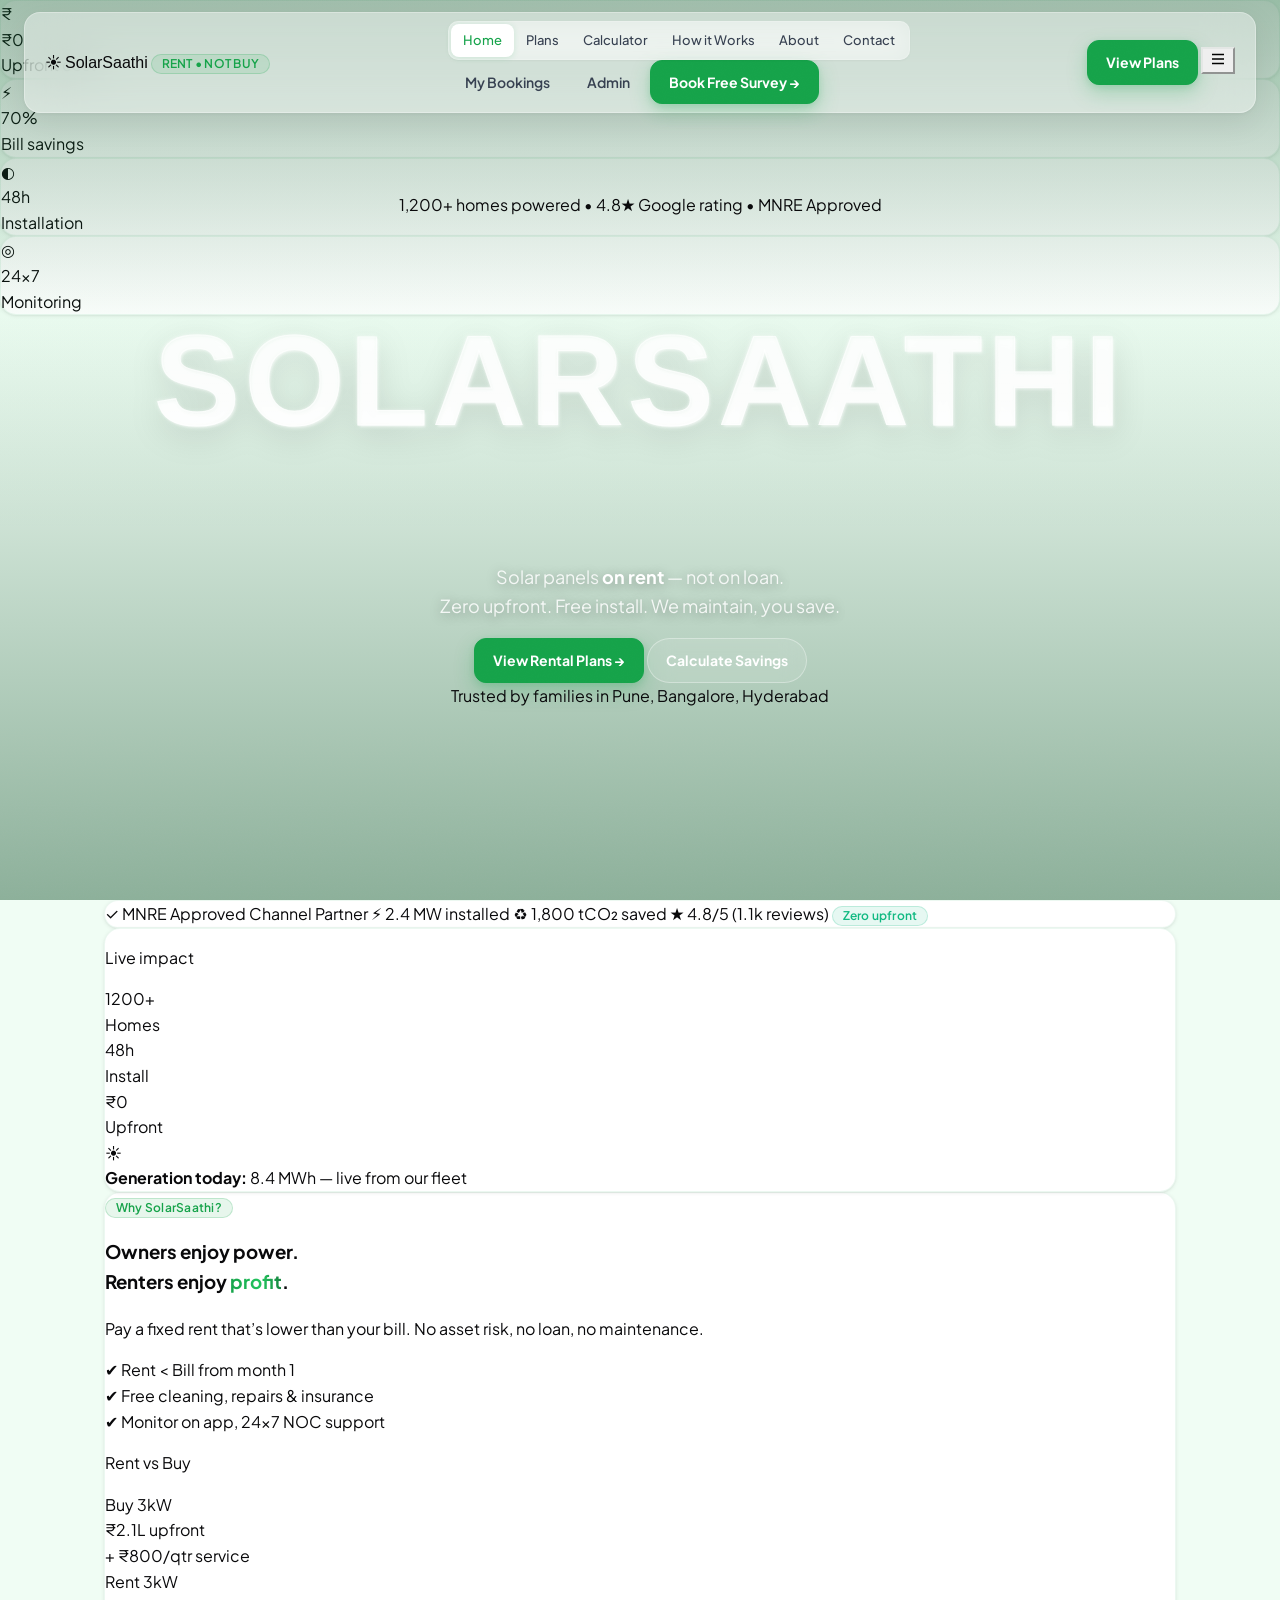
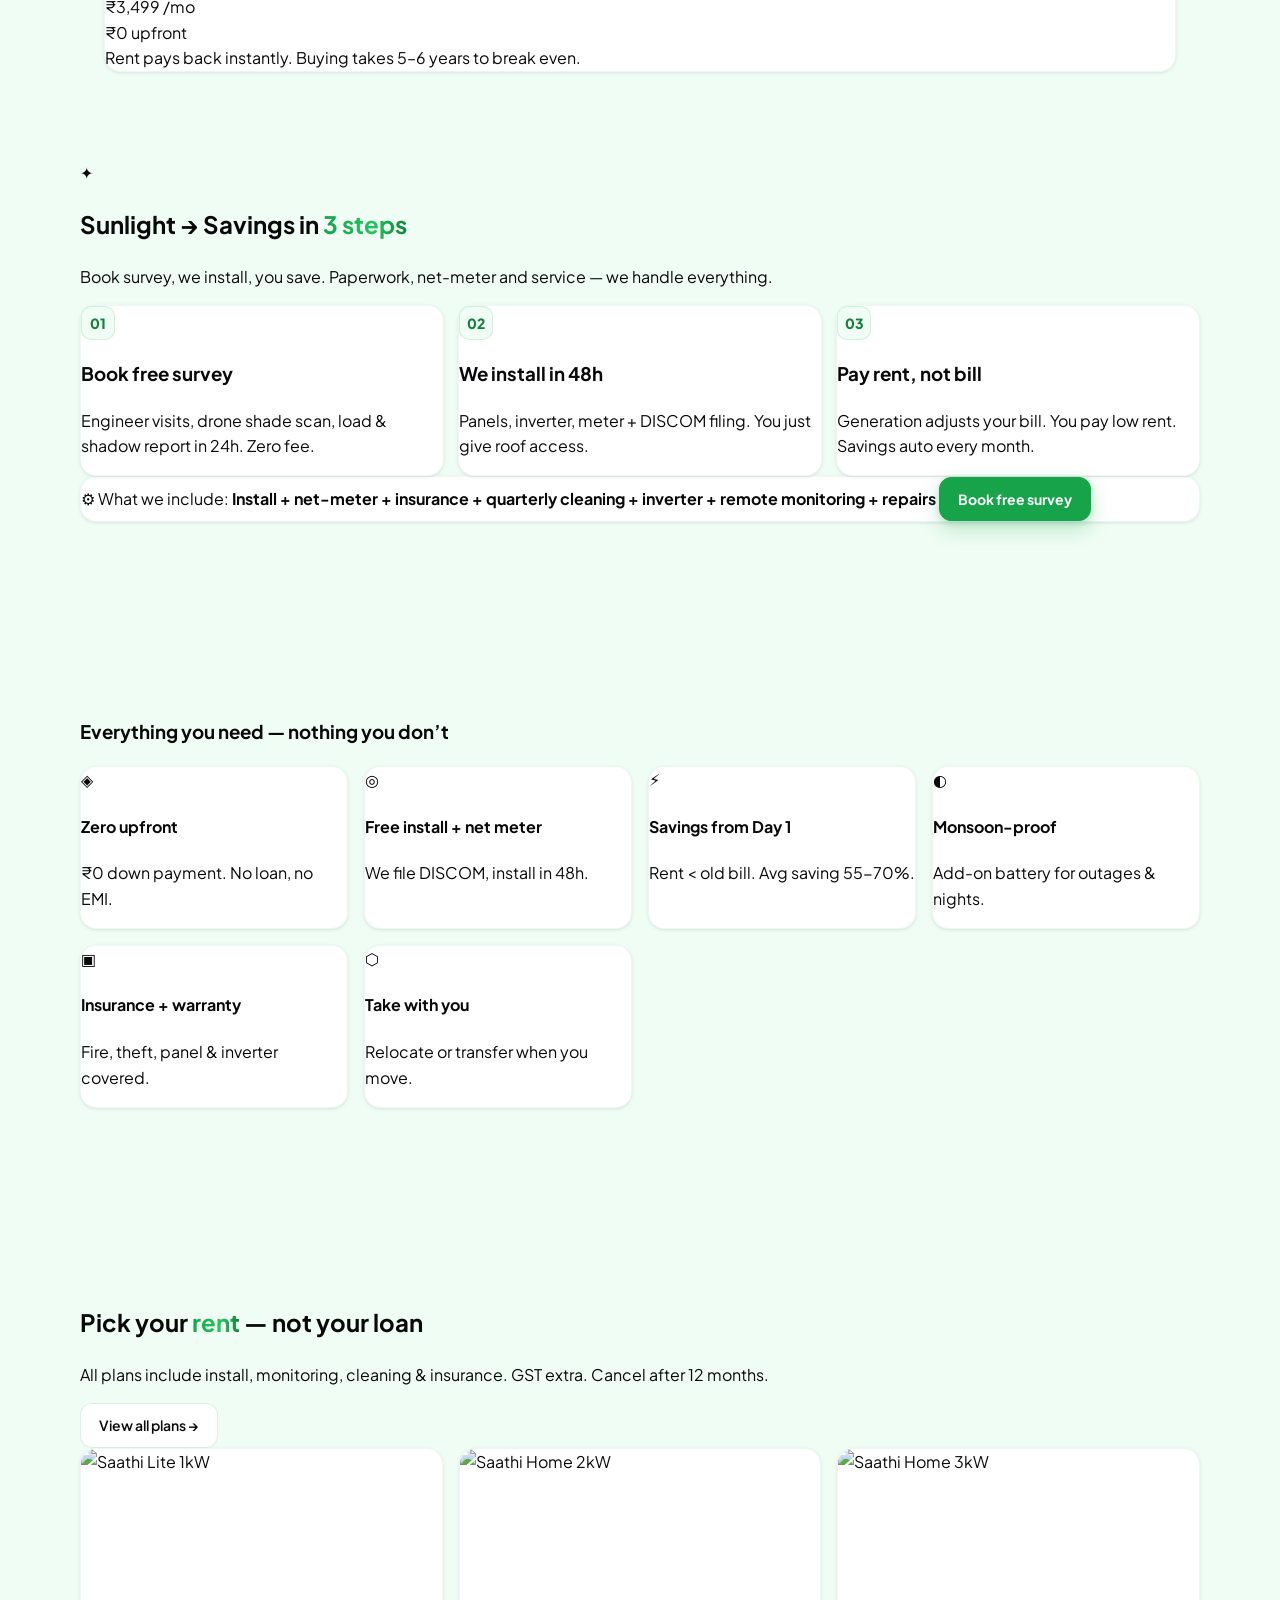
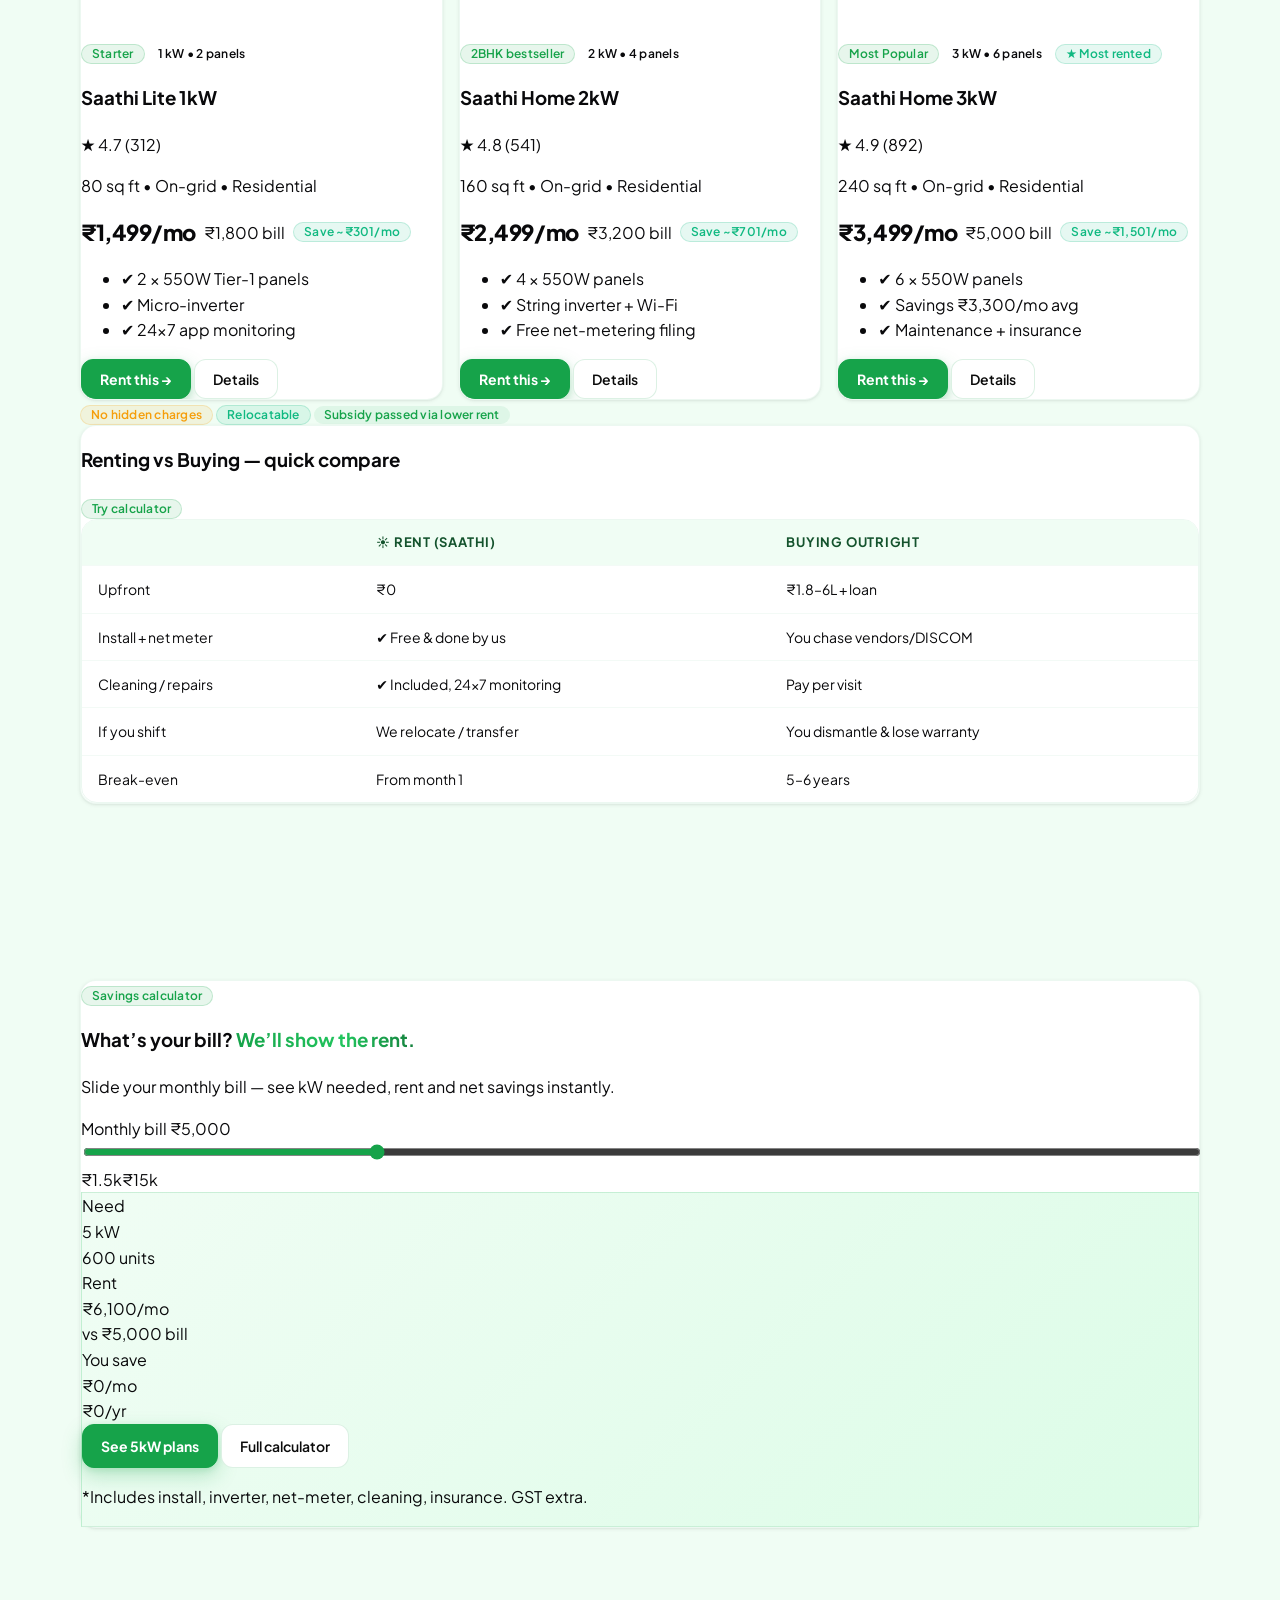
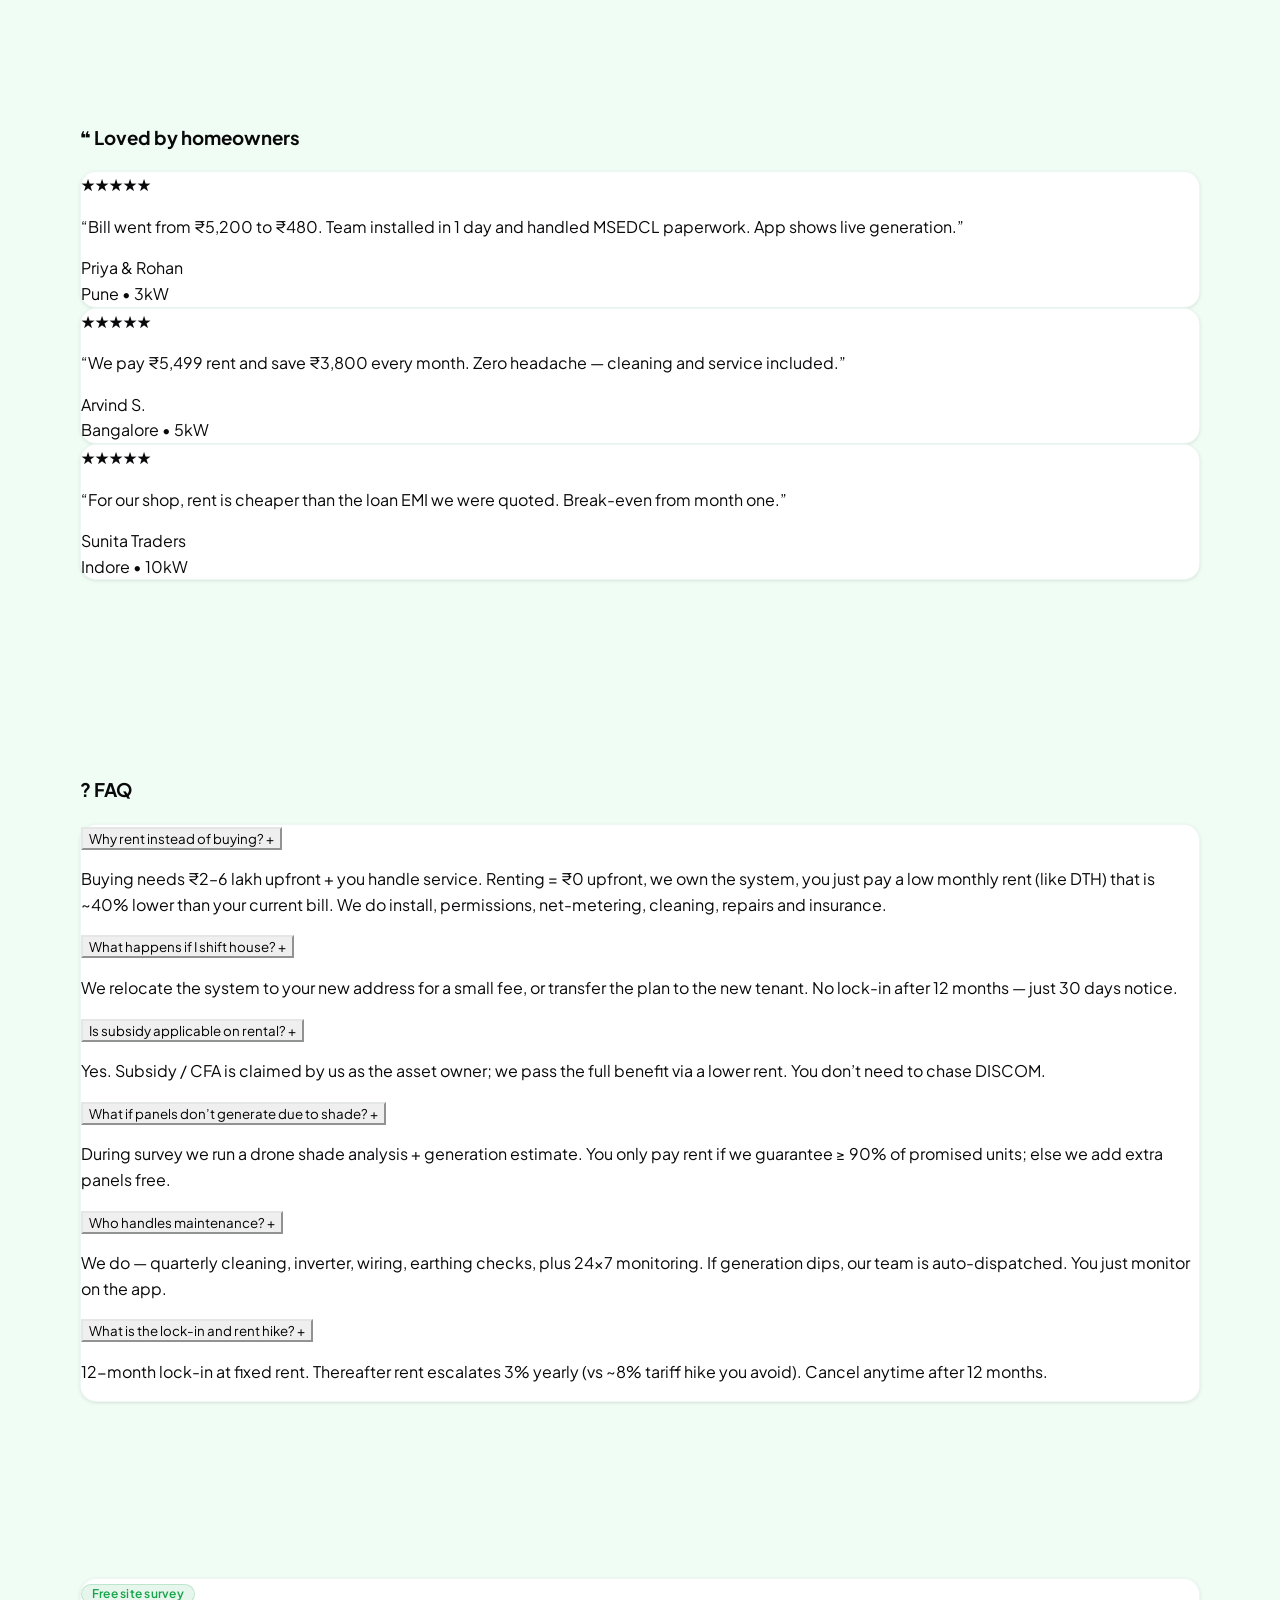
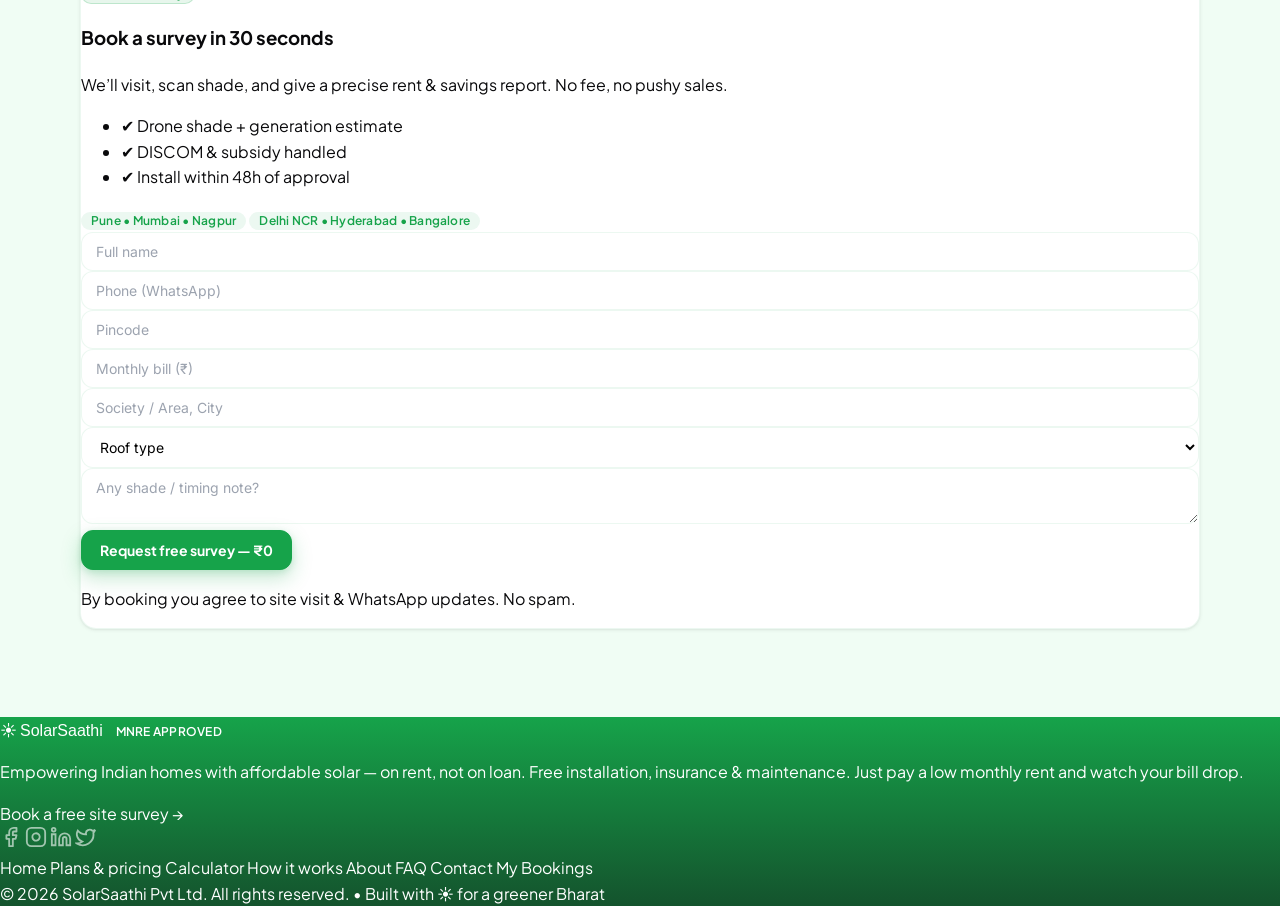
==== index.html @ 027c5739 "Add files via upload" ====
<!doctype html>
<html lang="en">
<head>
  <meta charset="utf-8" />
  <meta name="viewport" content="width=device-width, initial-scale=1" />
  <title>SolarSaathi — Solar Panels on Rent | Zero Upfront Cost</title>
  <meta name="description" content="Rent rooftop solar on a simple monthly plan. Free installation, 24×7 monitoring, maintenance included. Cut your bill by 70%. India's trusted solar rental partner." />
  <meta name="theme-color" content="#16a34a" />
  <link rel="icon" href="data:image/svg+xml,<svg xmlns='http://www.w3.org/2000/svg' viewBox='0 0 100 100'><text y='0.9em' font-size='90'>☀️</text></svg>" />
  <script src="https://cdn.tailwindcss.com"></script>
  <script>
    tailwind.config = {
      theme: {
        extend: {
          fontFamily: {
            sans: ['Plus Jakarta Sans','Inter','system-ui','sans-serif'],
            zentry: ['zentry','sans-serif'],
            general: ['general','General Sans','sans-serif'],
          },
          colors: {
            border:"hsl(var(--border))",
            input:"hsl(var(--input))",
            ring:"hsl(var(--ring))",
            background:"hsl(var(--background))",
            foreground:"hsl(var(--foreground))",
            primary:{ DEFAULT:"hsl(var(--primary))", foreground:"hsl(var(--primary-foreground))"},
            green:{50:'#f0fdf4',100:'#dcfce7',200:'#bbf7d0',300:'#86efac',400:'#22c55e',500:'#16a34a',600:'#15803d'}
          },
          borderRadius:{ lg:"var(--radius)", md:"calc(var(--radius) - 2px)", sm:"calc(var(--radius) - 4px)"}
        }
      }
    }
  </script>
  <link rel="stylesheet" href="styles.css" />
</head>
<body>
  <!-- floating glass navbar — exact OP-CS pattern -->
  <div class="floating-nav-wrap">
    <div class="floating-nav-inner">
      <nav class="floating-nav" aria-label="Primary">
        <a href="#/" class="flex items-center gap-1.5 shrink-0 min-w-0">
          <span class="grid place-items-center w-8 h-8 rounded-xl bg-gradient-to-br from-green-600 to-emerald-500 text-white shadow-md text-[15px]">☀️</span>
          <span class="font-zentry font-black uppercase tracking-wider text-[16px] md:text-[18px] text-zinc-900 truncate">Solar<span class="text-green-600">Saathi</span></span>
          <span class="hidden sm:inline-flex badge badge-pink ml-1.5">RENT • NOT BUY</span>
        </a>

        <div class="hidden lg:flex items-center gap-1">
          <div class="nav-group">
            <a href="#/" class="nav-link" data-nav="home">Home</a>
            <a href="#/shop" class="nav-link" data-nav="shop">Plans</a>
            <a href="#/calculator" class="nav-link" data-nav="calculator">Calculator</a>
            <a href="#/how" class="nav-link" data-nav="how">How it Works</a>
            <a href="#/about" class="nav-link" data-nav="about">About</a>
            <a href="#/contact" class="nav-link" data-nav="contact">Contact</a>
          </div>
          <div class="hidden lg:flex items-center gap-2 ml-2">
            <a href="#/bookings" class="btn-ghost text-sm" data-nav="bookings">My Bookings</a>
            <a href="#/admin" class="btn-ghost text-sm" data-nav="admin">Admin</a>
            <a href="#/contact" class="btn-primary rounded-full px-5 py-2 text-sm">Book Free Survey →</a>
          </div>
        </div>

        <div class="flex items-center gap-2 lg:hidden">
          <a href="#/shop" class="btn-primary rounded-full px-4 py-1.5 text-xs">View Plans</a>
          <button id="menuBtn" aria-label="Open menu" class="w-9 h-9 grid place-items-center rounded-xl bg-white/70 border border-white/40">
            <svg width="18" height="18" viewBox="0 0 24 24" fill="none" stroke="currentColor" stroke-width="2"><path d="M4 6h16M4 12h16M4 18h16"/></svg>
          </button>
        </div>
      </nav>
    </div>
  </div>

  <!-- mobile drawer -->
  <div id="mobileOverlay" class="mobile-overlay"></div>
  <aside id="mobileDrawer" class="mobile-drawer">
    <div class="p-4 flex items-center justify-between border-b border-green-100">
      <span class="font-zentry font-black uppercase tracking-wider">SolarSaathi</span>
      <button id="menuClose" class="w-9 h-9 grid place-items-center rounded-xl bg-zinc-900 text-white">✕</button>
    </div>
    <div class="p-4 space-y-1">
      <a href="#/" class="mobile-link flex items-center gap-3 p-3 rounded-xl hover:bg-green-50"> <span class="w-9 h-9 grid place-items-center rounded-lg bg-green-600 text-white">⌂</span> Home</a>
      <a href="#/shop" class="mobile-link flex items-center gap-3 p-3 rounded-xl hover:bg-green-50"> <span class="w-9 h-9 grid place-items-center rounded-lg bg-emerald-500 text-white">⚡</span> Rental Plans</a>
      <a href="#/calculator" class="mobile-link flex items-center gap-3 p-3 rounded-xl hover:bg-green-50"> <span class="w-9 h-9 grid place-items-center rounded-lg bg-emerald-500 text-white">₹</span> Calculator</a>
      <a href="#/how" class="mobile-link flex items-center gap-3 p-3 rounded-xl hover:bg-green-50"> <span class="w-9 h-9 grid place-items-center rounded-lg bg-violet-500 text-white">◈</span> How it Works</a>
      <a href="#/about" class="mobile-link flex items-center gap-3 p-3 rounded-xl hover:bg-green-50"> <span class="w-9 h-9 grid place-items-center rounded-lg bg-blue-500 text-white">◎</span> About Us</a>
      <a href="#/faq" class="mobile-link flex items-center gap-3 p-3 rounded-xl hover:bg-green-50"> <span class="w-9 h-9 grid place-items-center rounded-lg bg-amber-500 text-white">?</span> FAQ</a>
      <a href="#/contact" class="mobile-link flex items-center gap-3 p-3 rounded-xl hover:bg-green-50"> <span class="w-9 h-9 grid place-items-center rounded-lg bg-teal-500 text-white">✉</span> Contact</a>
      <a href="#/bookings" class="mobile-link flex items-center gap-3 p-3 rounded-xl hover:bg-green-50"> <span class="w-9 h-9 grid place-items-center rounded-lg bg-blue-500 text-white">◉</span> My Bookings</a>
      <a href="#/admin" class="mobile-link flex items-center gap-3 p-3 rounded-xl hover:bg-green-50"> <span class="w-9 h-9 grid place-items-center rounded-lg bg-zinc-800 text-white">⚙</span> Admin</a>
      <a href="#/contact" class="block mt-4 btn-primary w-full justify-center rounded-full">Book Free Site Survey</a>
      <p class="text-xs text-zinc-500 text-center mt-3">Free installation • No upfront cost • Maintenance on us</p>
    </div>
  </aside>

  <!-- hero — video like OP-CS Hero.tsx -->
  <section class="hero" id="home">
    <video
      class="hero-video"
      autoplay muted loop playsinline preload="metadata"
      poster="https://images.unsplash.com/photo-1508514177221-188b1cf16e9d?w=1920&q=80&auto=format&fit=crop"
      src="https://cdn.pixabay.com/video/2019/08/12/26102-353389085_large.mp4">
    </video>
    <!-- fallback image if video fails -->
    <div class="absolute inset-0" style="background: url('https://images.unsplash.com/photo-1508514177221-188b1cf16e9d?w=1920&q=80&auto=format&fit=crop') center/cover no-repeat; z-index: -1;"></div>
    <div class="hero-overlay"></div>

    <div class="hero-center">
      <div class="inline-flex items-center gap-2 px-3 py-1.5 rounded-full bg-white/15 backdrop-blur-xl border border-white/25 text-white/90 text-xs font-semibold tracking-wide pointer-events-auto">
        <span class="w-2 h-2 rounded-full bg-emerald-400 animate-pulse"></span>
        1,200+ homes powered • 4.8★ Google rating • MNRE Approved
      </div>
      <h1 class="hero-heading">SolarSaathi</h1>
      <p class="hero-sub pointer-events-auto">Solar panels <b style="color:#fff;">on rent</b> — not on loan.<br/>Zero upfront. Free install. We maintain, you save.</p>
      <div class="flex flex-wrap items-center justify-center gap-3 mt-6 pointer-events-auto">
        <a href="#/shop" class="btn-primary rounded-full px-7 py-3 text-base shadow-xl">View Rental Plans →</a>
        <a href="#/calculator" class="btn-outline-white rounded-full px-7 py-3 text-base">Calculate Savings</a>
      </div>
      <div class="flex items-center gap-3 mt-6 pointer-events-auto">
        <div class="flex -space-x-2">
          <img src="https://i.pravatar.cc/100?img=11" class="w-8 h-8 rounded-full border-2 border-white object-cover" alt=""/>
          <img src="https://i.pravatar.cc/100?img=32" class="w-8 h-8 rounded-full border-2 border-white object-cover" alt=""/>
          <img src="https://i.pravatar.cc/100?img=18" class="w-8 h-8 rounded-full border-2 border-white object-cover" alt=""/>
        </div>
        <span class="text-white/80 text-xs">Trusted by families in Pune, Bangalore, Hyderabad</span>
      </div>
    </div>

    <!-- bottom stats bar floating like OP guide -->
    <div class="absolute bottom-0 inset-x-0 z-10">
      <div class="max-w-6xl mx-auto px-4 pb-4">
        <div class="grid grid-cols-2 md:grid-cols-4 gap-3">
          <div class="nova-card p-4 flex items-center gap-3">
            <div class="w-10 h-10 rounded-xl bg-green-600 text-white grid place-items-center">₹</div>
            <div><div class="font-black text-lg leading-none">₹0</div><div class="text-xs text-zinc-500">Upfront cost</div></div>
          </div>
          <div class="nova-card p-4 flex items-center gap-3">
            <div class="w-10 h-10 rounded-xl bg-emerald-500 text-white grid place-items-center">⚡</div>
            <div><div class="font-black text-lg leading-none">70%</div><div class="text-xs text-zinc-500">Bill savings</div></div>
          </div>
          <div class="nova-card p-4 flex items-center gap-3">
            <div class="w-10 h-10 rounded-xl bg-emerald-500 text-white grid place-items-center">◐</div>
            <div><div class="font-black text-lg leading-none">48h</div><div class="text-xs text-zinc-500">Installation</div></div>
          </div>
          <div class="nova-card p-4 flex items-center gap-3">
            <div class="w-10 h-10 rounded-xl bg-violet-500 text-white grid place-items-center">◎</div>
            <div><div class="font-black text-lg leading-none">24×7</div><div class="text-xs text-zinc-500">Monitoring</div></div>
          </div>
        </div>
      </div>
    </div>
  </section>

  <!-- app container — SPA view -->
  <main id="view" class="min-h-[50vh] bg-[#f0fdf4]"></main>

  <div id="modal-root"></div>
  <div id="toast-root" class="toast-root"></div>

  <!-- footer — exact green gradient from OP-CS Footer.tsx -->
  <footer class="footer-gradient">
    <div class="max-w-7xl mx-auto px-6 py-10 flex flex-col items-center text-center">
      <div class="flex items-center gap-3 mb-3">
        <span class="w-10 h-10 rounded-xl bg-white text-green-700 grid place-items-center font-black">☀️</span>
        <span class="font-zentry font-black uppercase tracking-wider text-lg">SolarSaathi</span>
        <span class="badge bg-white/15 text-white border border-white/30 text-[10px]">MNRE APPROVED</span>
      </div>
      <p class="max-w-xl text-sm leading-relaxed text-white/80 mb-4">
        Empowering Indian homes with affordable solar — on rent, not on loan.
        Free installation, insurance & maintenance. Just pay a low monthly rent and watch your bill drop.
      </p>
      <a href="#contact" class="inline-block px-6 py-2 rounded-full border border-white/30 text-white/90 text-sm font-medium hover:bg-white/10 transition-colors mb-6">Book a free site survey →</a>
      <div class="flex items-center gap-4 mb-2">
        <a href="#" aria-label="Facebook" class="hover:-translate-y-0.5 transition-transform">
          <svg width="22" height="22" viewBox="0 0 24 24" fill="none"><path d="M18 2h-3a5 5 0 0 0-5 5v3H7v4h3v8h4v-8h3l1-4h-4V7a1 1 0 0 1 1-1h3z" stroke="#fff" stroke-opacity=".6" stroke-width="2" stroke-linecap="round" stroke-linejoin="round"/></svg>
        </a>
        <a href="#" aria-label="Instagram" class="hover:-translate-y-0.5 transition-transform">
          <svg width="22" height="22" viewBox="0 0 24 24" fill="none"><path d="M17 2H7a5 5 0 0 0-5 5v10a5 5 0 0 0 5 5h10a5 5 0 0 0 5-5V7a5 5 0 0 0-5-5" stroke="#fff" stroke-opacity=".6" stroke-width="2"/><path d="M16 11.37a4 4 0 1 1-7.914 1.173A4 4 0 0 1 16 11.37m1.5-4.87h.01" stroke="#fff" stroke-opacity=".6" stroke-width="2"/></svg>
        </a>
        <a href="#" aria-label="LinkedIn" class="hover:-translate-y-0.5 transition-transform">
          <svg width="22" height="22" viewBox="0 0 24 24" fill="none"><path d="M16 8a6 6 0 0 1 6 6v7h-4v-7a2 2 0 0 0-4 0v7h-4v-7a6 6 0 0 1 6-6M6 9H2v12h4zM4 6a2 2 0 1 0 0-4 2 2 0 0 0 0 4" stroke="#fff" stroke-opacity=".6" stroke-width="2"/></svg>
        </a>
        <a href="#" aria-label="Twitter" class="hover:-translate-y-0.5 transition-transform">
          <svg width="22" height="22" viewBox="0 0 24 24" fill="none"><path d="M22 4s-.7 2.1-2 3.4c1.6 10-9.4 17.3-18 11.6 2.2.1 4.4-.6 6-2C3 15.5.5 9.6 3 5c2.2 2.6 5.6 4.1 9 4-.9-4.2 4-6.6 7-3.8 1.1 0 3-1.2 3-1.2" stroke="#fff" stroke-opacity=".6" stroke-width="2"/></svg>
        </a>
      </div>
      <div class="flex flex-wrap gap-4 justify-center text-xs text-white/70 mt-2">
        <a href="#/" class="hover:text-white">Home</a>
        <a href="#/shop" class="hover:text-white">Plans & pricing</a>
        <a href="#/calculator" class="hover:text-white">Calculator</a>
        <a href="#/how" class="hover:text-white">How it works</a>
        <a href="#/about" class="hover:text-white">About</a>
        <a href="#/faq" class="hover:text-white">FAQ</a>
        <a href="#/contact" class="hover:text-white">Contact</a>
        <a href="#/bookings" class="hover:text-white">My Bookings</a>
      </div>
    </div>
    <div class="border-t border-white/20">
      <div class="max-w-7xl mx-auto px-6 py-3 text-center text-sm text-white/70 flex flex-wrap items-center justify-center gap-2">
        <span>© 2026 SolarSaathi Pvt Ltd. All rights reserved.</span>
        <span class="hidden sm:inline">•</span>
        <span>Built with ☀️ for a greener Bharat</span>
      </div>
    </div>
  </footer>

  <script src="app.js"></script>
</body>
</html>
---- styles.css ----
/* SolarSaathi — OP-CS_CONNECT design system port (exact styles) */
@import url("https://fonts.cdnfonts.com/css/general-sans");
@import url('https://fonts.googleapis.com/css2?family=Inter:wght@300;400;500;600;700;800;900&family=JetBrains+Mono:wght@400;500;600;700&family=Bungee&family=Plus+Jakarta+Sans:wght@400;500;600;700;800&display=swap');

@property --a { syntax: '<angle>'; inherits: true; initial-value: 0deg; }
@property --p { syntax: '<percentage>'; inherits: true; initial-value: 0%; }
@property --c1 { syntax: '<color>'; inherits: true; initial-value: #000; }
@property --c2 { syntax: '<color>'; inherits: true; initial-value: #000; }
@property --border-angle { syntax: '<angle>'; initial-value: 0deg; inherits: false; }

/* ————————————————— Base & Tokens (exact from OP-CS) ————————————————— */
:root {
  --background: 0 0% 100%;
  --foreground: 240 10% 3.9%;
  --card: 0 0% 100%;
  --card-foreground: 240 10% 3.9%;
  --popover: 0 0% 100%;
  --popover-foreground: 240 10% 3.9%;
  --primary: 142 76% 36%;
  --primary-foreground: 0 0% 100%;
  --secondary: 142 10% 95%;
  --secondary-foreground: 142 5% 10%;
  --muted: 142 5% 95%;
  --muted-foreground: 142 4% 46%;
  --accent: 142 10% 92%;
  --accent-foreground: 142 5% 10%;
  --destructive: 0 84% 60%;
  --destructive-foreground: 0 0% 98%;
  --border: 142 6% 90%;
  --input: 142 6% 90%;
  --ring: 142 76% 36%;
  --radius: 0.75rem;

  --sidebar: 222 47% 11%;
  --sidebar-foreground: 210 40% 98%;
  --sidebar-muted: 217 33% 17%;
  --sidebar-accent: 142 76% 36%;
  --sidebar-border: 217 33% 17%;
  --sidebar-ring: 142 76% 36%;

  --aurora-1: #16a34a;
  --aurora-2: #15803d;
  --aurora-3: #22c55e;

  /* CS Connect Design System */
  --bg-base: #ffffff;
  --bg-surface: #f8f9fc;
  --bg-elevated: #f1f4f9;
  --bg-floating: #e8ecf4;
  --bg-overlay: rgba(255,255,255,0.95);

  --accent-primary: #16a34a;
  --accent-pink: #16a34a;
  --accent-purple: #15803d;
  --accent-blue: #16a34a;
  --accent-gradient: linear-gradient(135deg, #16a34a, #15803d);
  --accent-gradient-pink: linear-gradient(135deg, #16a34a, #22c55e);
  --accent-glow: rgba(22,163,74,0.06);
  --accent-glow-strong: rgba(22,163,74,0.12);

  --black: #0a0a0a;
  --black-90: rgba(10,10,10,0.90);
  --black-70: rgba(10,10,10,0.70);
  --black-50: rgba(10,10,10,0.50);
  --black-30: rgba(10,10,10,0.30);
  --black-15: rgba(10,10,10,0.15);
  --black-10: rgba(10,10,10,0.10);
  --black-06: rgba(22,163,74,0.06);
  --black-03: rgba(22,163,74,0.03);

  --text-primary: #0a0a0a;
  --text-secondary: #374151;
  --text-muted: #6b7280;
  --text-dim: #9ca3af;

  --border-subtle: rgba(22,163,74,0.05);
  --border-default: rgba(22,163,74,0.08);
  --border-strong: rgba(22,163,74,0.15);
  --border-accent: rgba(22,163,74,0.25);

  --semantic-success: #10b981;
  --semantic-warning: #f59e0b;
  --semantic-error: #ef4444;
  --semantic-info: #16a34a;

  --shadow-xs: 0 1px 2px rgba(0,0,0,0.05);
  --shadow-sm: 0 1px 4px rgba(0,0,0,0.07), 0 1px 2px rgba(0,0,0,0.04);
  --shadow-md: 0 4px 16px rgba(0,0,0,0.08), 0 2px 6px rgba(0,0,0,0.05);
  --shadow-lg: 0 12px 32px rgba(0,0,0,0.10), 0 4px 12px rgba(0,0,0,0.06);
  --shadow-xl: 0 24px 48px rgba(0,0,0,0.12), 0 8px 20px rgba(0,0,0,0.08);
  --shadow-glow: 0 0 0 3px rgba(22,163,74,0.06);
  --shadow-glow-strong: 0 0 0 4px rgba(22,163,74,0.10);
  --shadow-pink: 0 4px 20px rgba(22,163,74,0.20);

  --radius-sm: 8px;
  --radius-md: 12px;
  --radius-lg: 16px;
  --radius-xl: 20px;
  --radius-2xl: 24px;
  --radius-full: 9999px;

  --ease-out-expo: cubic-bezier(0.16,1,0.3,1);
  --ease-spring: cubic-bezier(0.34,1.56,0.64,1);
  --transition-fast: 150ms var(--ease-out-expo);
  --transition-normal: 250ms var(--ease-out-expo);
  --transition-slow: 400ms var(--ease-out-expo);
}

* { box-sizing: border-box; border-color: hsl(var(--border)); }
html { scroll-behavior: smooth; scrollbar-width: none; -ms-overflow-style: none; }
html::-webkit-scrollbar { display: none; }
body {
  margin: 0;
  font-family: 'Plus Jakarta Sans','Inter',system-ui,sans-serif;
  background: #f0fdf4;
  color: hsl(var(--foreground));
  line-height: 1.6;
  -webkit-font-smoothing: antialiased;
}
body::after {
  content: '';
  position: fixed; inset: -50%; width: 200%; height: 200%;
  background-image: url("data:image/svg+xml,%3Csvg viewBox='0 0 256 256' xmlns='http://www.w3.org/2000/svg'%3E%3Cfilter id='noise'%3E%3CfeTurbulence type='fractalNoise' baseFrequency='0.9' numOctaves='4' stitchTiles='stitch'/%3E%3C/filter%3E%3Crect width='100%25' height='100%25' filter='url(%23noise)' opacity='0.4'/%3E%3C/svg%3E");
  background-repeat: repeat; background-size: 256px 256px;
  opacity: 0.025; pointer-events: none; z-index: 9999; mix-blend-mode: overlay; isolation: isolate;
}
a { text-decoration: none; color: inherit; }
img { display: block; max-width: 100%; }
button { font-family: inherit; }

/* animated pattern bg — exact from OP-CS */
.animated-pattern-bg {
  --s: 80px;
  --_g: #0000, var(--c1) 2deg calc(var(--a) - 2deg),#0000 var(--a);
  background:
    conic-gradient(from calc(-45deg  - var(--a)/2) at top    var(--p) left  var(--p),var(--_g)),
    conic-gradient(from calc(-45deg  - var(--a)/2) at top    var(--p) left  var(--p),var(--_g)),
    conic-gradient(from calc( 45deg  - var(--a)/2) at top    var(--p) right var(--p),var(--_g)),
    conic-gradient(from calc( 45deg  - var(--a)/2) at top    var(--p) right var(--p),var(--_g)),
    conic-gradient(from calc(-135deg - var(--a)/2) at bottom var(--p) left  var(--p),var(--_g)),
    conic-gradient(from calc(-135deg - var(--a)/2) at bottom var(--p) left  var(--p),var(--_g)),
    conic-gradient(from calc( 135deg - var(--a)/2) at bottom var(--p) right var(--p),var(--_g)),
    conic-gradient(from calc( 135deg - var(--a)/2) at bottom var(--p) right var(--p),var(--_g))
    var(--c2);
  background-size: calc(2*var(--s)) calc(2*var(--s));
  animation: pattern-shift 2s infinite alternate linear;
}
@keyframes pattern-shift {
  0%,15% { --a:135deg; --p:20%; --c1:#bbf7d0; --c2:#f0fdf4; background-position:0 0,var(--s) var(--s);}
  45%,50% { --a:90deg; --p:25%; --c1:#bbf7d0; --c2:#f0fdf4; background-position:0 0,var(--s) var(--s);}
  50.01%,55%{ --a:90deg; --p:25%; --c2:#bbf7d0; --c1:#f0fdf4; background-position:var(--s) 0,0 var(--s);}
  85%,100%{ --a:135deg; --p:20%; --c2:#bbf7d0; --c1:#f0fdf4; background-position:var(--s) 0,0 var(--s);}
}
.aurora-bg {
  background: radial-gradient(ellipse at 50% 50%, var(--aurora-1) 0%, transparent 40%),
              radial-gradient(ellipse at 0% 0%, var(--aurora-2) 0%, transparent 30%),
              radial-gradient(ellipse at 100% 100%, var(--aurora-3) 0%, transparent 35%);
}

/* fonts — exact utility mirrors */
.font-zentry { font-family: 'zentry',sans-serif; }
.font-general { font-family: 'general','General Sans',sans-serif; }

/* scrollbar invisible */
.scrollbar-none { scrollbar-width: none; }
.scrollbar-none::-webkit-scrollbar { display:none; }

/* ————————————————— Glass & Topbar ————————————————— */
.glass { backdrop-filter: blur(20px) saturate(1.8); background: rgba(255,255,255,0.05); border: 1px solid rgba(255,255,255,0.10); }
.glass-dark { backdrop-filter: blur(20px) saturate(1.8); background: rgba(0,0,0,0.20); border: 1px solid rgba(255,255,255,0.05); }
.glass-light { backdrop-filter: blur(20px) saturate(1.8); background: rgba(255,255,255,0.70); border: 1px solid rgba(17,24,39,0.06); }
.glass-topbar { backdrop-filter: blur(40px) saturate(1.8); background: rgba(255,255,255,0.07); border-bottom: 1px solid rgba(255,255,255,0.25); }
.glass-topbar-dark { backdrop-filter: blur(40px) saturate(1.8); background: rgba(0,0,0,0.20); border-bottom: 1px solid rgba(255,255,255,0.05); }
.shimmer-overlay {
  background: linear-gradient(105deg, transparent 30%, rgba(255,255,255,0.06) 45%, rgba(255,255,255,0.1) 50%, rgba(255,255,255,0.06) 55%, transparent 70%);
  background-size: 300% 100%; animation: shimmer 6s ease-in-out infinite;
}
@keyframes shimmer { 0%{background-position:100% 0} 50%{background-position:0 0} 100%{background-position:100% 0} }

/* ————————————————— NAV ————————————————— */
.floating-nav-wrap {
  position: fixed; inset: 0 0 auto 0; z-index: 50;
  pointer-events: none;
}
.floating-nav-inner {
  pointer-events: auto;
  max-width: 80rem; margin: 12px auto 0; padding: 0 12px;
}
@media(min-width:640px){ .floating-nav-inner{ padding:0 24px; } }
.floating-nav {
  display: flex; align-items: center; justify-content: space-between;
  border: 1px solid rgba(255,255,255,0.30);
  background: rgba(255,255,255,0.40);
  backdrop-filter: blur(24px);
  border-radius: 16px;
  padding: 8px 12px;
  box-shadow: 0 10px 30px rgba(0,0,0,0.08), 0 1px 4px rgba(0,0,0,0.06);
}
@media(min-width:768px){ .floating-nav{ padding: 8px 20px; } }

.nav-group {
  display: none; align-items: center;
  background: rgba(255,255,255,0.40);
  backdrop-filter: blur(12px);
  border: 1px solid rgba(255,255,255,0.20);
  border-radius: 10px; box-shadow: 0 1px 2px rgba(0,0,0,0.04);
  padding: 2px;
}
@media(min-width:768px){ .nav-group{ display:flex; } }
.nav-link {
  padding: 6px 12px; font-size: 13px; font-weight: 500; color: #374151;
  border-radius: 8px; transition: all 0.2s;
}
.nav-link:hover { color: #15803d; background: rgba(255,255,255,0.6); }
.nav-link.active { background: #fff; color: #16a34a; box-shadow: 0 1px 6px rgba(22,163,74,0.15); }

/* mobile menu */
.mobile-overlay {
  position: fixed; inset: 0; z-index: 45; background: rgba(0,0,0,0.40); backdrop-filter: blur(6px);
  opacity: 0; pointer-events: none; transition: opacity 0.2s;
}
.mobile-overlay.open { opacity: 1; pointer-events: auto; }
.mobile-drawer {
  position: fixed; top: 0; right: 0; bottom: 0; z-index: 46; width: 86%; max-width: 360px;
  background: #f0fdf4; border-left: 1px solid rgba(22,163,74,0.08);
  transform: translateX(100%); transition: transform 0.26s cubic-bezier(0.16,1,0.3,1);
  overflow-y: auto;
}
.mobile-drawer.open { transform: translateX(0); }

/* ————————————————— Buttons (nova) ————————————————— */
.btn-primary {
  display: inline-flex; align-items: center; justify-content: center; gap: 8px;
  padding: 10px 18px; border-radius: 12px; font-weight: 700; font-size: 14px;
  background: var(--accent-primary); color: #fff; border: 1px solid var(--accent-primary);
  box-shadow: 0 8px 20px rgba(22,163,74,0.25), 0 2px 6px rgba(22,163,74,0.15);
  transition: all 0.2s var(--ease-out-expo); cursor: pointer;
}
.btn-primary:hover { background: #15803d; transform: translateY(-1px); box-shadow: 0 12px 28px rgba(22,163,74,0.30); }
.btn-primary:active { transform: translateY(0); }
.btn-secondary {
  display: inline-flex; align-items: center; gap: 8px;
  padding: 10px 18px; border-radius: 12px; font-weight: 600; font-size: 14px;
  background: #fff; color: #0a0a0a; border: 1px solid var(--border-strong);
  transition: all 0.2s; cursor: pointer;
}
.btn-secondary:hover { background: #f0fdf4; border-color: var(--border-accent); transform: translateY(-1px); }
.btn-ghost {
  display: inline-flex; align-items: center; gap: 8px;
  padding: 10px 16px; border-radius: 12px; font-weight: 600; font-size: 14px;
  background: transparent; color: #374151; border: 1px solid transparent; cursor: pointer;
}
.btn-ghost:hover { background: rgba(22,163,74,0.06); color: #16a34a; }
.btn-pink {
  display: inline-flex; align-items: center; gap: 8px;
  padding: 10px 18px; border-radius: 12px; font-weight: 600;
  background: rgba(22,163,74,0.08); color: #16a34a; border: 1px solid rgba(22,163,74,0.20); cursor: pointer;
}
.btn-pink:hover { background: rgba(22,163,74,0.15); }
.btn-outline-white {
  display: inline-flex; align-items: center; gap: 8px;
  padding: 10px 18px; border-radius: 999px; font-weight: 700; font-size: 14px;
  background: rgba(255,255,255,0.10); backdrop-filter: blur(12px);
  color: #fff; border: 1px solid rgba(255,255,255,0.35); cursor: pointer;
}
.btn-outline-white:hover { background: rgba(255,255,255,0.18); }

/* ————————————————— Cards (nova-card) ————————————————— */
.nova-card {
  background: #fff; border-radius: 16px;
  border: 1px solid rgba(22,163,74,0.08);
  box-shadow: var(--shadow-sm);
  transition: all 0.22s var(--ease-out-expo);
}
.nova-card:hover { box-shadow: var(--shadow-md); transform: translateY(-1px); }
.nova-card.accent-line-top { border-top: 2px solid var(--accent-primary); }
.nova-card-stat { position: relative; overflow: hidden; }
.nova-card-stat::before {
  content: ''; position: absolute; top: 0; left: 0; right: 0; height: 2px; opacity: 0;
  background: var(--accent-gradient-pink); transition: opacity 0.2s;
}
.nova-card-stat:hover::before { opacity: 1; }

.card-hover { transition: box-shadow 0.25s ease, transform 0.25s ease; }
.card-hover:hover { box-shadow: 0 8px 30px rgba(0,0,0,0.08), 0 4px 12px rgba(0,0,0,0.04); transform: translateY(-2px); }

/* ————————————————— Badges ————————————————— */
.badge {
  display: inline-flex; align-items: center; gap: 6px;
  padding: 3px 10px; border-radius: 999px; font-size: 12px; font-weight: 600; line-height: 1;
  letter-spacing: 0.02em;
}
.badge-default { background: rgba(22,163,74,0.08); color: #16a34a; }
.badge-pink { background: rgba(22,163,74,0.10); color: #16a34a; border: 1px solid rgba(22,163,74,0.20); }
.badge-success { background: rgba(16,185,129,0.10); color: #10b981; border: 1px solid rgba(16,185,129,0.20); }
.badge-warning { background: rgba(245,158,11,0.10); color: #f59e0b; border: 1px solid rgba(245,158,11,0.20); }
.badge-error { background: rgba(239,68,68,0.10); color: #ef4444; border: 1px solid rgba(239,68,68,0.20); }

/* ————————————————— Input ————————————————— */
.input-field {
  width: 100%; padding: 10px 14px; border-radius: 12px; font-size: 14px;
  background: #fff; border: 1px solid var(--border-default);
  outline: none; transition: all 0.2s; font-family: 'Inter',sans-serif;
}
.input-field:focus { border-color: var(--accent-primary); box-shadow: var(--shadow-glow); }
.input-field::placeholder { color: var(--text-dim); }

/* ————————————————— Gradient text ————————————————— */
.gradient-text { background: linear-gradient(90deg,#16a34a 0%,#22c55e 60%,#15803d 100%); -webkit-background-clip: text; background-clip: text; color: transparent; }
.gradient-text-aurora {
  background: linear-gradient(135deg,#16a34a,#22c55e,#15803d,#16a34a);
  background-size: 300% 300%; -webkit-background-clip: text; background-clip: text; color: transparent;
  animation: aurora-shift 8s ease infinite;
}
@keyframes aurora-shift { 0%{background-position:0% 50%} 50%{background-position:100% 50%} 100%{background-position:0% 50%} }
.text-gradient-pink { background-image: var(--accent-gradient-pink); -webkit-background-clip:text; background-clip:text; color: transparent; }

/* ————————————————— Animations ————————————————— */
@keyframes bounce-slow { 0%,100%{ transform: translateY(0)} 50%{ transform: translateY(-6px)} }
.animate-bounce-slow { animation: bounce-slow 2s ease-in-out infinite; }
@keyframes fadeSlideIn { to { opacity:1; filter: blur(0); transform: translateY(0); } }
@keyframes slideRightIn { to { opacity:1; filter: blur(0); transform: translateX(0); } }
@keyframes testimonialIn { to { opacity:1; filter: blur(0); transform: translateY(0) scale(1); } }
@keyframes shimmer-slide { 0%{ transform: translateX(-100%)} 100%{ transform: translateX(100%)} }
@keyframes glow-pulse { 0%,100%{ opacity:0.3} 50%{ opacity:0.8} }
@keyframes float-gentle { 0%,100%{ transform: translateY(0)} 50%{ transform: translateY(-8px)} }
@keyframes slide-up { from{ opacity:0; transform: translateY(16px)} to{ opacity:1; transform: translateY(0)} }
@keyframes fade-in { from{ opacity:0} to{ opacity:1} }
@keyframes border-rotate { from{ --border-angle:0deg} to{ --border-angle:360deg} }
@keyframes gradient-x { 0%{background-position:0% 50%} 50%{background-position:100% 50%} 100%{background-position:0% 50%} }

.animate-element { opacity:0; filter: blur(4px); transform: translateY(8px); animation: fadeSlideIn 0.7s ease-out forwards; }
.animate-slide-right { opacity:0; filter: blur(4px); transform: translateX(-20px); animation: slideRightIn 0.7s ease-out forwards; }
.animate-testimonial { opacity:0; filter: blur(4px); transform: translateY(12px) scale(0.95); animation: testimonialIn 0.6s ease-out forwards; }
.animate-delay-100{animation-delay:0.1s} .animate-delay-200{animation-delay:0.2s} .animate-delay-300{animation-delay:0.3s}
.animate-delay-400{animation-delay:0.4s} .animate-delay-500{animation-delay:0.5s} .animate-delay-600{animation-delay:0.6s}
.animate-delay-700{animation-delay:0.7s} .animate-delay-800{animation-delay:0.8s} .animate-delay-900{animation-delay:0.9s}
.animate-delay-1000{animation-delay:1s} .animate-delay-1200{animation-delay:1.2s} .animate-delay-1400{animation-delay:1.4s}

.reveal { opacity:0; transform: translateY(30px) scale(0.97); transition: all 0.7s cubic-bezier(0.16,1,0.3,1); }
.reveal.visible { opacity:1; transform: translateY(0) scale(1); }
.reveal-delay-1{transition-delay:0.1s} .reveal-delay-2{transition-delay:0.2s} .reveal-delay-3{transition-delay:0.3s} .reveal-delay-4{transition-delay:0.4s}

.page-enter { animation: fade-in 0.4s ease-out; }
.nova-dot-grid {
  background-image: radial-gradient(rgba(22,163,74,0.06) 1px, transparent 1px);
  background-size: 24px 24px;
}
.obsidian-mesh {
  background: radial-gradient(circle at 20% 50%, rgba(22,163,74,0.08) 0%, transparent 50%),
              radial-gradient(circle at 80% 80%, rgba(21,128,61,0.08) 0%, transparent 50%),
              radial-gradient(circle at 40% 20%, rgba(34,197,94,0.08) 0%, transparent 50%);
}
.glow-orange { box-shadow: 0 0 20px rgba(22,163,74,0.3), 0 0 60px rgba(22,163,74,0.1); }
.glow-blue { box-shadow: 0 0 20px rgba(59,130,246,0.3), 0 0 60px rgba(59,130,246,0.1); }

.card-border-glow {
  --border-angle: 0deg; --glow-from: rgba(22,163,74,0.15); --glow-to: rgba(34,197,94,0.05);
  border: 1px solid transparent;
  background: linear-gradient(#fff,#fff) padding-box,
    conic-gradient(from var(--border-angle), var(--glow-from) 0%, var(--glow-to) 25%, var(--glow-from) 50%, var(--glow-to) 75%, var(--glow-from) 100%) border-box;
  animation: border-rotate 6s linear infinite;
}

/* ————————————————— Layout helpers ————————————————— */
.wrap { max-width: 1120px; margin: 0 auto; padding: 0 20px; }
@media(min-width:640px){ .wrap{ padding: 0 24px; } }
.section { padding: 64px 0; }
@media(min-width:768px){ .section{ padding: 88px 0; } }
.section-alt { background: #fff; border-top: 1px solid rgba(22,163,74,0.06); border-bottom: 1px solid rgba(22,163,74,0.06); }

/* ————————————————— Hero ————————————————— */
.hero {
  position: relative; height: 100dvh; width: 100%; overflow: hidden; background: #f0fdf4;
}
.hero-video { position: absolute; inset: 0; width: 100%; height: 100%; object-fit: cover; }
.hero-overlay {
  position: absolute; inset: 0;
  background: linear-gradient(180deg, rgba(20,83,45,0.35) 0%, rgba(0,0,0,0.00) 35%, rgba(20,83,45,0.45) 100%), linear-gradient(180deg, rgba(22,163,74,0.08) 0%, transparent 60%);
}
.hero-center {
  position: absolute; inset: 0; z-index: 2;
  display: flex; flex-direction: column; align-items: center; justify-content: center;
  pointer-events: none; text-align: center; padding: 0 20px;
}
.hero-heading {
  font-family: 'zentry',sans-serif; font-weight: 900;
  text-transform: uppercase; letter-spacing: 0.04em; line-height: 0.9;
  font-size: clamp(2.6rem, 10vw, 9rem);
  background: linear-gradient(to bottom, rgba(255,255,255,0.28) 0%, rgba(255,255,255,0.78) 100%);
  -webkit-background-clip: text; background-clip: text; color: transparent;
  -webkit-text-stroke: 1.2px rgba(255,255,255,0.55);
  filter: drop-shadow(0 8px 16px rgba(0,0,0,0.12));
  text-shadow: 1.5px 1.5px 3px rgba(255,255,255,0.65), -1.5px -1.5px 3px rgba(255,255,255,0.45);
}
.hero-sub {
  margin-top: 18px; color: rgba(255,255,255,0.85); font-size: 16px; max-width: 560px;
  text-shadow: 0 2px 12px rgba(0,0,0,0.35);
}
@media(min-width: 768px){ .hero-sub{ font-size: 18px; } }

/* ————————————————— Stat counters ————————————————— */
.stat-value { animation: slide-up 0.6s ease-out forwards; opacity: 0; }
.stat-value:nth-child(1){animation-delay:0.05s} .stat-value:nth-child(2){animation-delay:0.10s} .stat-value:nth-child(3){animation-delay:0.15s} .stat-value:nth-child(4){animation-delay:0.20s}

/* ————————————————— Bento ————————————————— */
.bento-grid {
  display: grid; gap: 16px;
  grid-template-columns: 1fr;
}
@media(min-width:768px){ .bento-grid{ grid-template-columns: repeat(2,1fr); } }
@media(min-width:1024px){ .bento-grid{ grid-template-columns: repeat(4,1fr); } }

/* ————————————————— Shop / Cards ————————————————— */
.shop-grid {
  display: grid; gap: 16px;
  grid-template-columns: 1fr;
}
@media(min-width:640px){ .shop-grid{ grid-template-columns: repeat(2,1fr); } }
@media(min-width:1024px){ .shop-grid{ grid-template-columns: repeat(3,1fr); } }
.product-card { overflow: hidden; display: flex; flex-direction: column; }
.product-card img { width: 100%; height: 190px; object-fit: cover; transition: transform 0.45s var(--ease-out-expo); }
.product-card:hover img { transform: scale(1.04); }
.product-meta { display: flex; align-items: center; gap: 8px; flex-wrap: wrap; }
.price { font-weight: 800; font-size: 22px; letter-spacing: -0.02em; }

/* ————————————————— Toolbar / Filter ————————————————— */
.toolbar {
  display: flex; gap: 10px; flex-wrap: wrap;
}
.toolbar input[type="search"], .toolbar select {
  border: 1px solid var(--border-default); background: #fff; border-radius: 12px;
  padding: 10px 14px; font-size: 14px; min-width: 180px; color: #0a0a0a; font-family: 'Inter',sans-serif;
  outline: none; transition: all 0.2s;
}
.toolbar input[type="search"]:focus, .toolbar select:focus { border-color: var(--accent-primary); box-shadow: var(--shadow-glow); }

/* ————————————————— Steps ————————————————— */
.steps { display: grid; gap: 14px; }
@media(min-width:768px){ .steps{ grid-template-columns: repeat(3,1fr); } }
.step-num {
  width: 34px; height: 34px; border-radius: 10px; display: grid; place-items: center;
  background: #f0fdf4; color: #15803d; font-weight: 800; flex: none; font-size: 14px;
  border: 1px solid rgba(22,163,74,0.15);
}

/* ————————————————— Comparison table ————————————————— */
.compare-table { width: 100%; border-collapse: separate; border-spacing: 0; overflow: hidden; border-radius: 16px; border: 1px solid var(--border-default); }
.compare-table th { background: #f0fdf4; font-size: 13px; text-transform: uppercase; letter-spacing: 0.06em; color: #14532d; padding: 12px 16px; text-align: left; }
.compare-table td { padding: 12px 16px; font-size: 14px; border-top: 1px solid var(--border-subtle); }
.compare-table tr:last-child td:first-child { border-radius: 0 0 0 16px; }
.compare-table tr:last-child td:last-child { border-radius: 0 0 16px 0; }

/* ————————————————— Calculator ————————————————— */
.calc-range { width: 100%; accent-color: #16a34a; }
.calc-output { background: linear-gradient(135deg, #f0fdf4 0%, #dcfce7 100%); border: 1px solid rgba(22,163,74,0.15); }

/* ————————————————— Modals & Toasts ————————————————— */
.modal-backdrop {
  position: fixed; inset: 0; z-index: 60; background: rgba(0,0,0,0.45); backdrop-filter: blur(6px);
  display: flex; align-items: flex-end; justify-content: center; padding: 16px;
}
@media(min-width:640px){ .modal-backdrop{ align-items: center; } }
.modal-panel {
  width: 100%; max-width: 560px; max-height: 90vh; overflow-y: auto;
  background: #fff; border-radius: 20px; border: 1px solid rgba(22,163,74,0.08);
  box-shadow: var(--shadow-xl);
  animation: slide-up 0.28s var(--ease-out-expo);
}
.toast-root { position: fixed; bottom: 20px; right: 20px; z-index: 70; display: flex; flex-direction: column; gap: 10px; pointer-events: none; }
.toast {
  pointer-events: auto; display: flex; align-items: center; gap: 10px;
  padding: 12px 16px; border-radius: 12px; font-size: 14px; font-weight: 600;
  background: #0a0a0a; color: #fff; box-shadow: var(--shadow-lg);
  animation: slide-up 0.22s var(--ease-out-expo);
}
.toast.success { background: #065f46; }
.toast.error { background: #7f1d1d; }

/* ————————————————— Footer — orange gradient exact from OP-CS Footer.tsx ————————————————— */
.footer-gradient {
  background: linear-gradient(to bottom, #16a34a, #14532d);
  color: #fff;
}

/* ————————————————— Misc ————————————————— */
.divider { height: 1px; background: var(--border-subtle); }
.kbd {
  display: inline-flex; align-items: center; padding: 2px 6px; border-radius: 6px;
  background: #f3f4f6; border: 1px solid #e5e7eb; border-bottom-width: 2px;
  font-size: 10px; font-weight: 600; color: #6b7280; font-family: 'JetBrains Mono',monospace;
}
.scrollbar-cs::-webkit-scrollbar{ width:5px; height:5px; }
.scrollbar-cs::-webkit-scrollbar-track{ background: transparent; }
.scrollbar-cs::-webkit-scrollbar-thumb{ background: rgba(22,163,74,0.15); border-radius: 999px; }
.scrollbar-cs::-webkit-scrollbar-thumb:hover{ background: rgba(22,163,74,0.30); }

/* sidebar scrollbar thin */
.sidebar-scroll::-webkit-scrollbar{ width:3px; }
.sidebar-scroll::-webkit-scrollbar-track{ background: transparent; }
.sidebar-scroll::-webkit-scrollbar-thumb{ background: rgba(22,163,74,0.18); border-radius:10px; }

/* skeleton */
.skeleton {
  background: linear-gradient(90deg, rgba(229,231,235,1) 25%, rgba(243,244,246,1) 50%, rgba(229,231,235,1) 75%);
  background-size: 200% 100%; animation: shimmer-slide 1.2s linear infinite;
  border-radius: 12px;
}

/* three-body loader */
.three-body { --uib-size:35px; --uib-speed:0.8s; --uib-color:#16a34a; position:relative; display:inline-block; height:var(--uib-size); width:var(--uib-size); animation: spin78236 calc(var(--uib-speed)*2.5) infinite linear; }
.three-body__dot { position:absolute; height:100%; width:30%; }
.three-body__dot:after{ content:""; position:absolute; height:0%; width:100%; padding-bottom:100%; background-color:var(--uib-color); border-radius:50%; }
.three-body__dot:nth-child(1){ bottom:5%; left:0; transform:rotate(60deg); transform-origin:50% 85%; }
.three-body__dot:nth-child(1)::after{ bottom:0; left:0; animation:wobble1 var(--uib-speed) infinite ease-in-out; animation-delay: calc(var(--uib-speed)*-0.3); }
.three-body__dot:nth-child(2){ bottom:5%; right:0; transform:rotate(-60deg); transform-origin:50% 85%; }
.three-body__dot:nth-child(2)::after{ bottom:0; left:0; animation:wobble1 var(--uib-speed) infinite calc(var(--uib-speed)*-0.15) ease-in-out; }
.three-body__dot:nth-child(3){ bottom:-5%; left:0; transform:translateX(116.666%); }
.three-body__dot:nth-child(3)::after{ top:0; left:0; animation:wobble2 var(--uib-speed) infinite ease-in-out; }
@keyframes spin78236{ 0%{transform:rotate(0deg)} 100%{transform:rotate(360deg)} }
@keyframes wobble1{ 0%,100%{transform:translateY(0%) scale(1);opacity:1} 50%{transform:translateY(-66%) scale(0.65);opacity:0.8} }
@keyframes wobble2{ 0%,100%{transform:translateY(0%) scale(1);opacity:1} 50%{transform:translateY(66%) scale(0.65);opacity:0.8} }

.indicator-line{ height:4px; width:1px; border-radius:999px; background:#fff; transition: all 0.2s; }
.indicator-line.active{ animation: indicator-line 0.5s ease infinite; animation-delay: calc(var(--animation-order)*0.1s); }
@keyframes indicator-line{ 0%{height:4px;transform:translateY(0)} 50%{height:16px;transform:translateY(-4px)} 100%{height:4px;transform:translateY(0)} }

/* selection */
::selection { background: #16a34a; color:#fff; }

/* focus */
:focus-visible { outline: 2px solid #16a34a; outline-offset: 2px; }

/* reduced motion */
@media(prefers-reduced-motion: reduce){
  *,*::before,*::after{ animation-duration:0.01ms !important; animation-iteration-count:1 !important; transition-duration:0.01ms !important; }
}
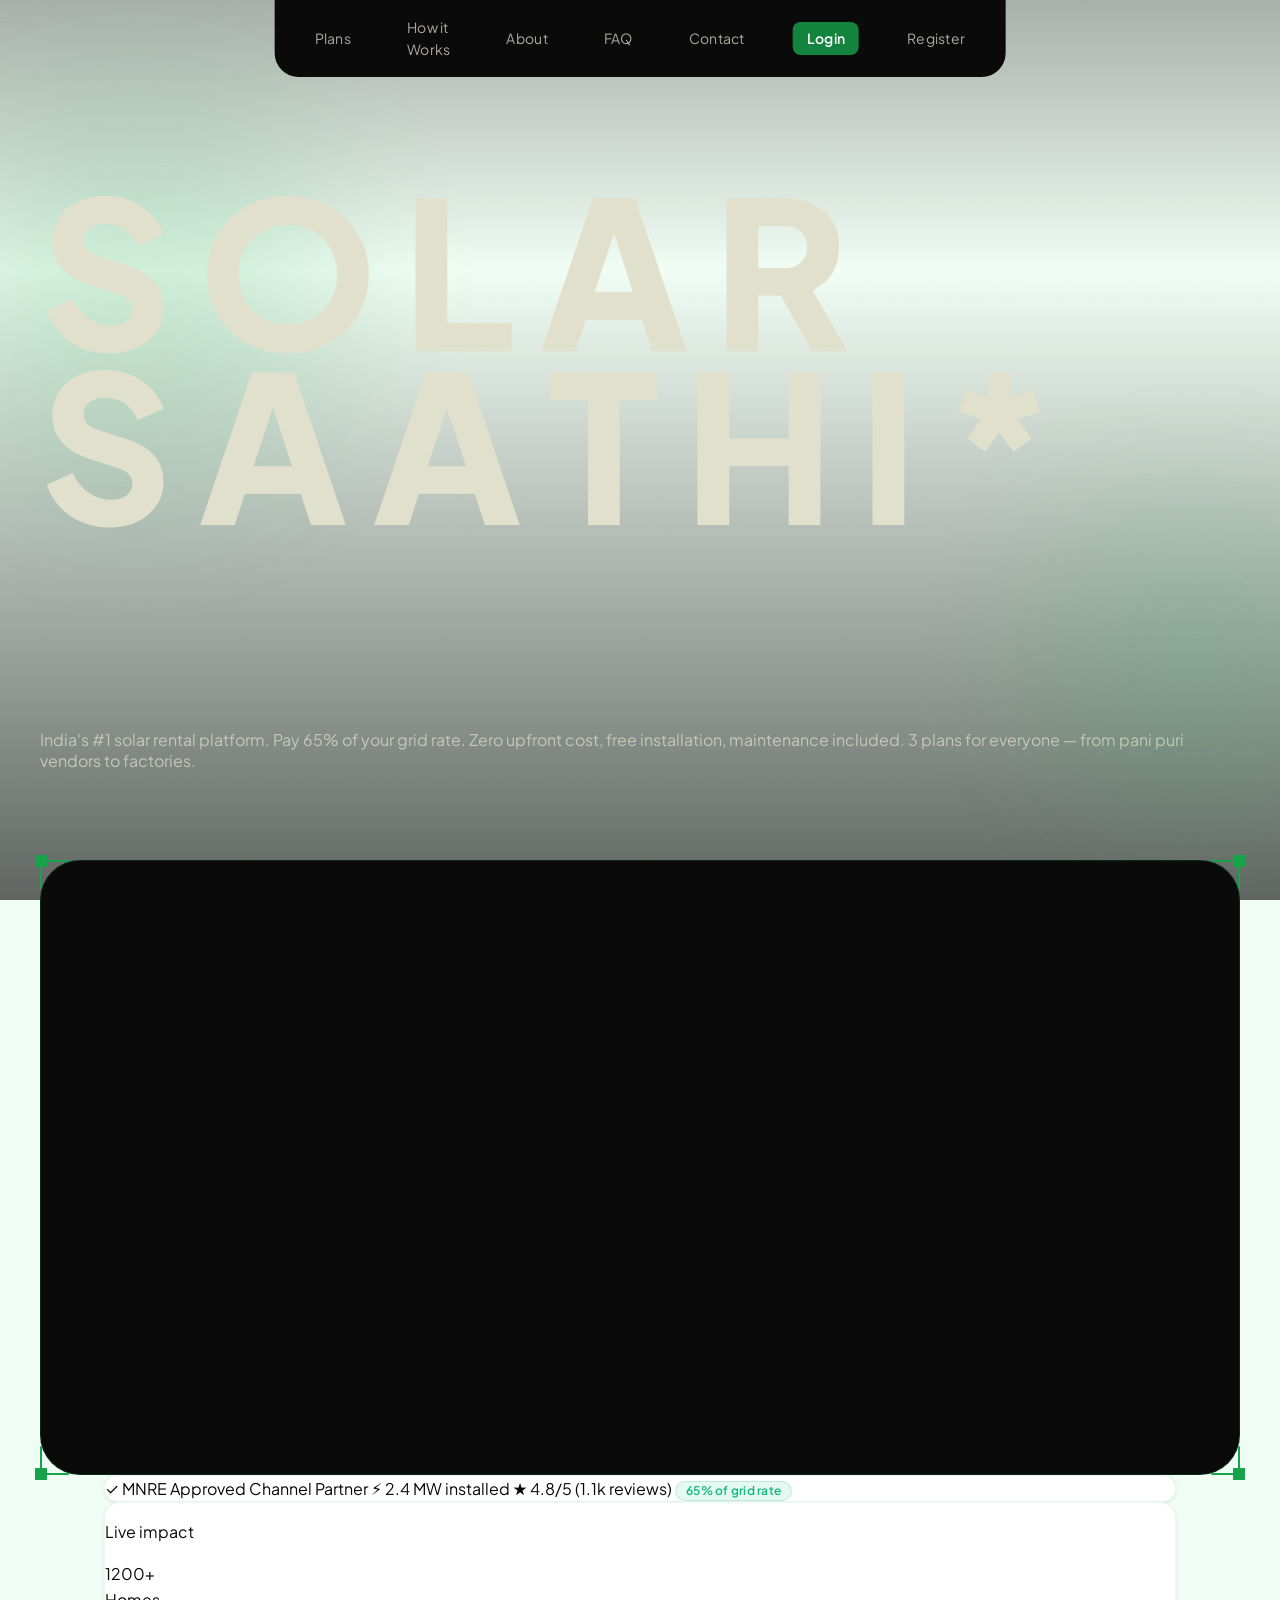
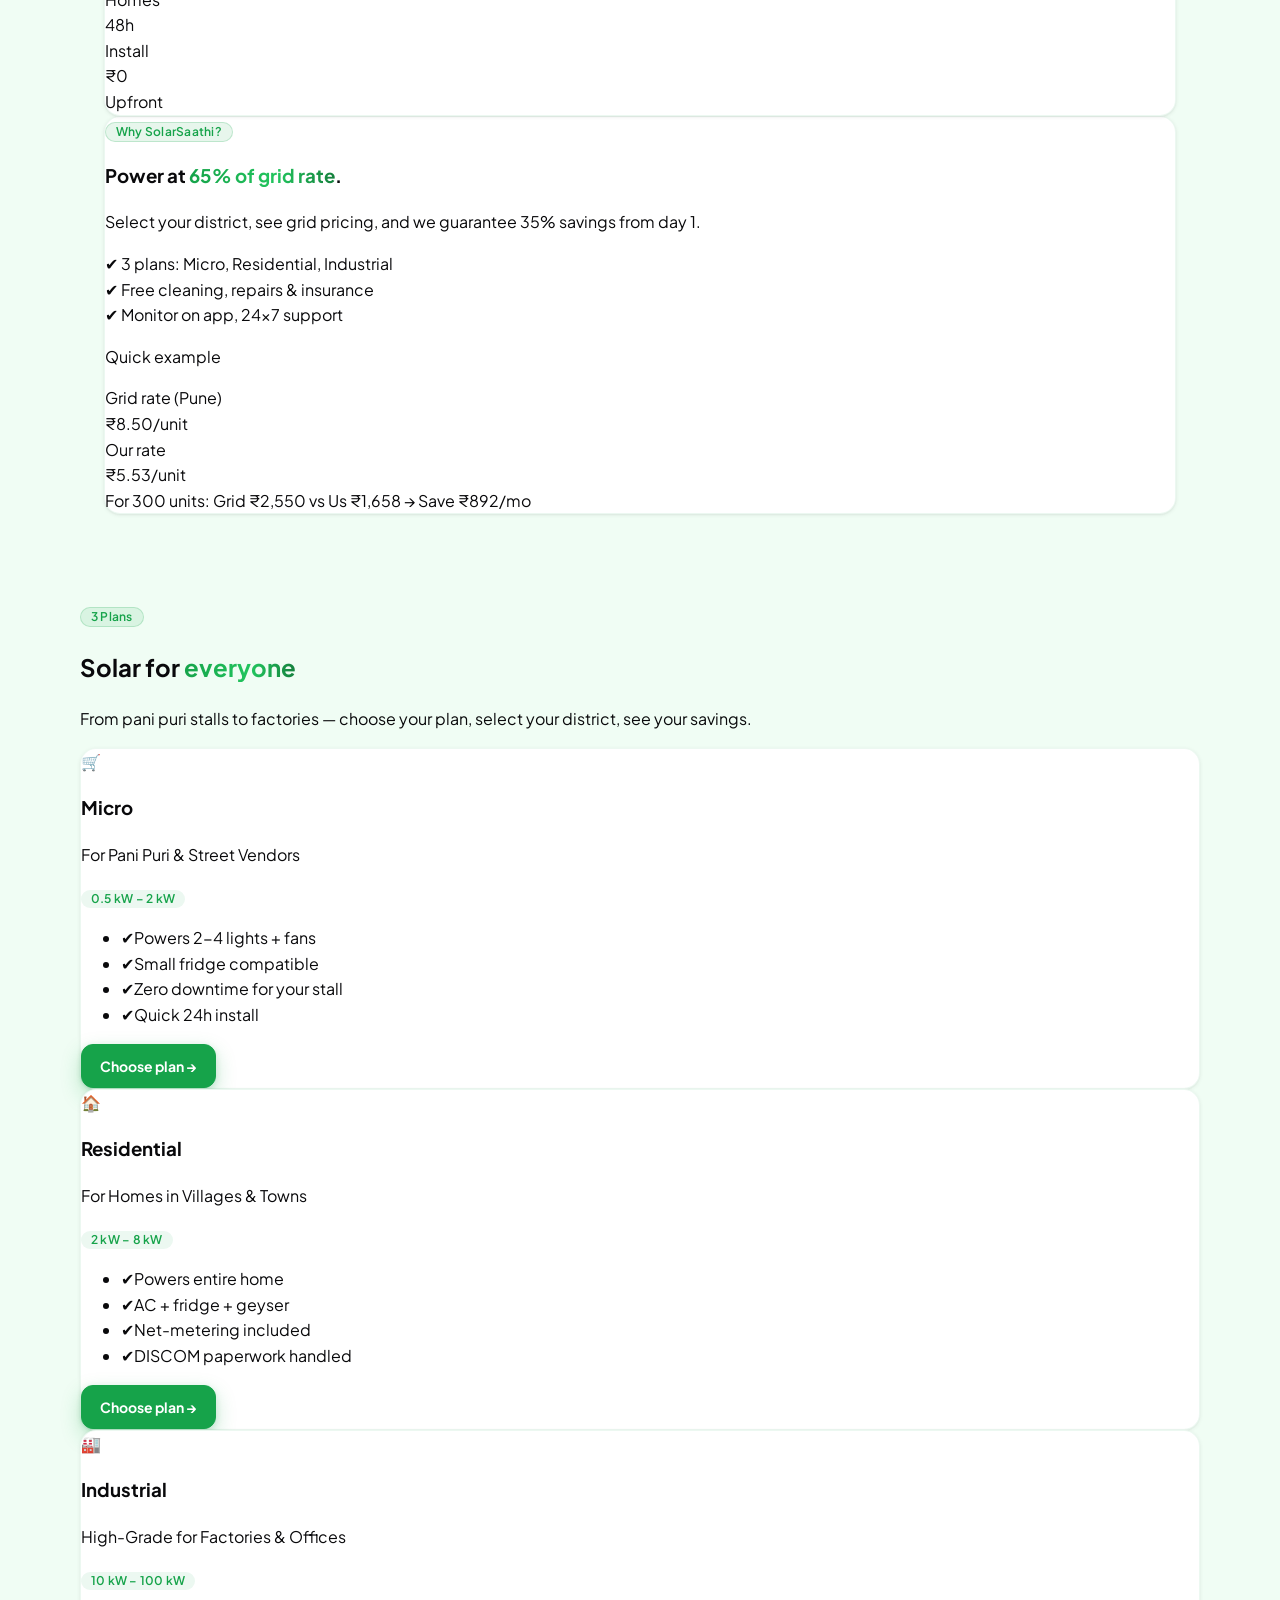
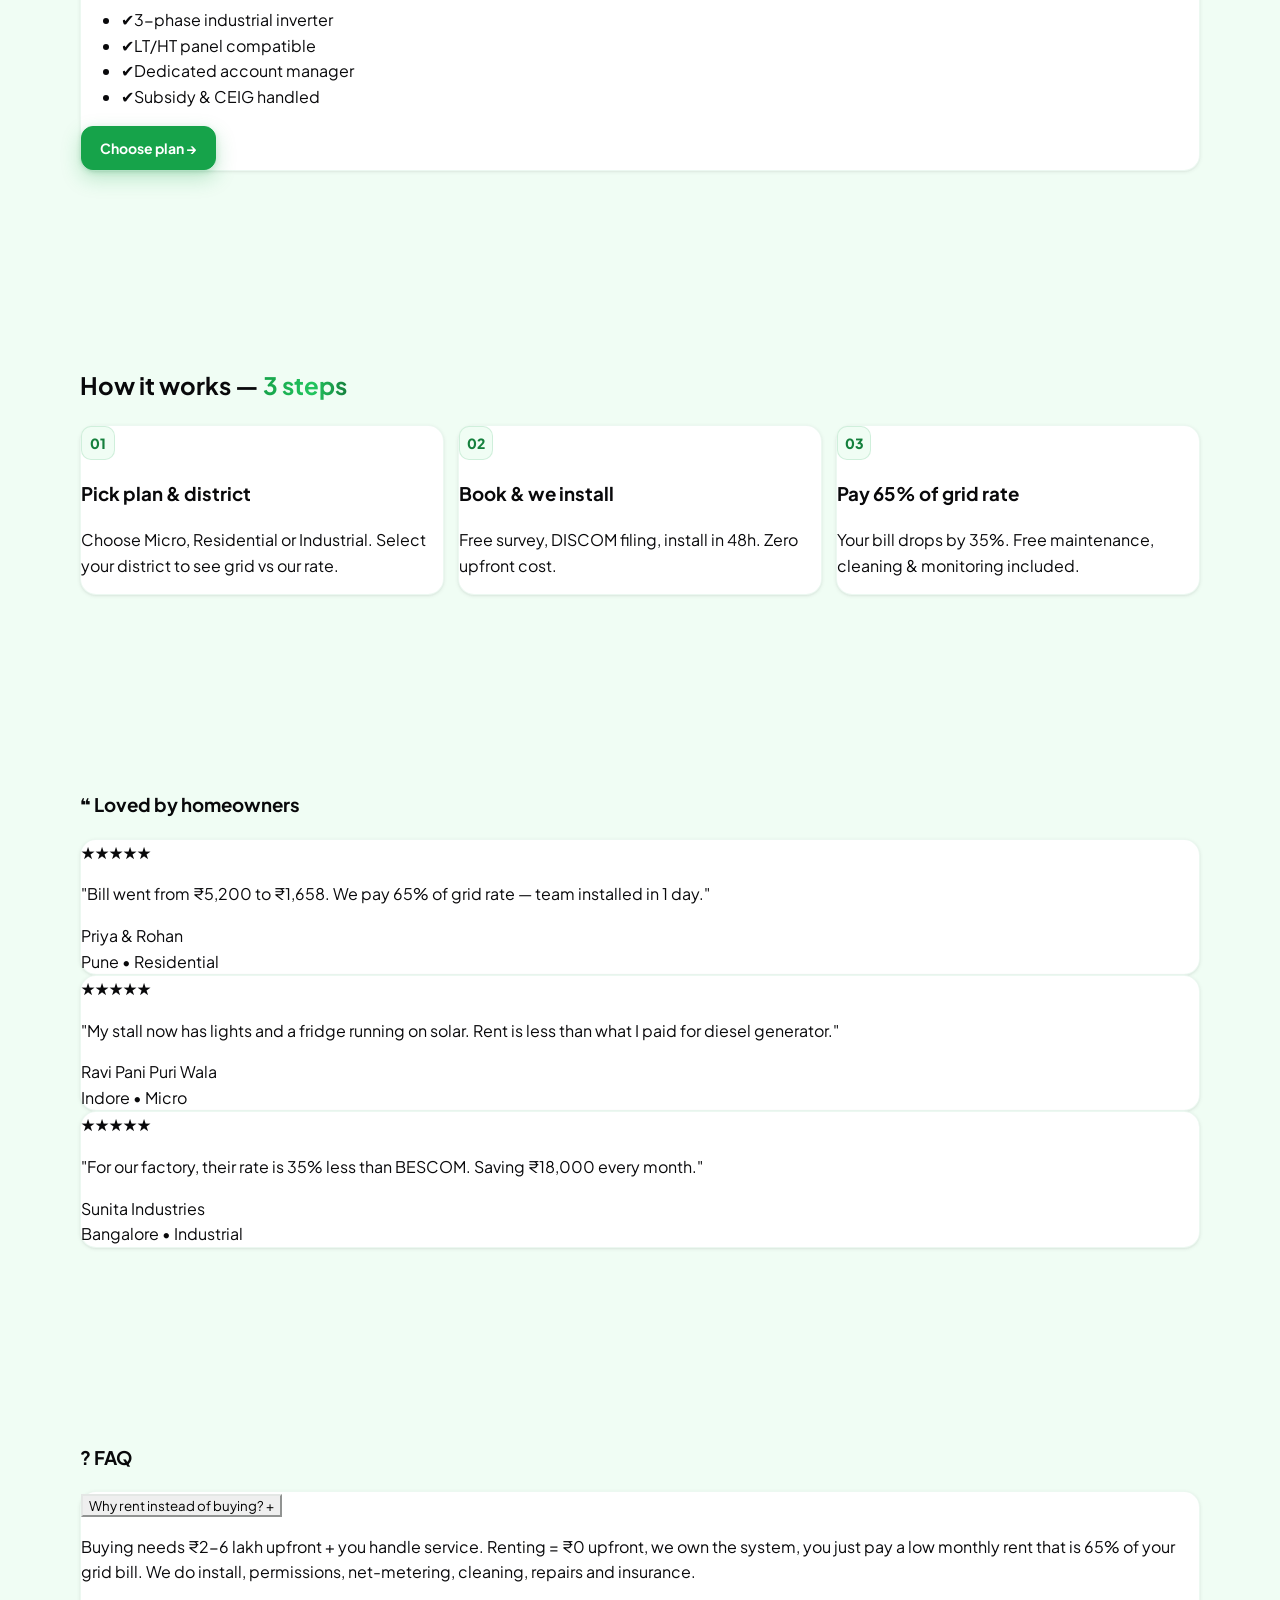
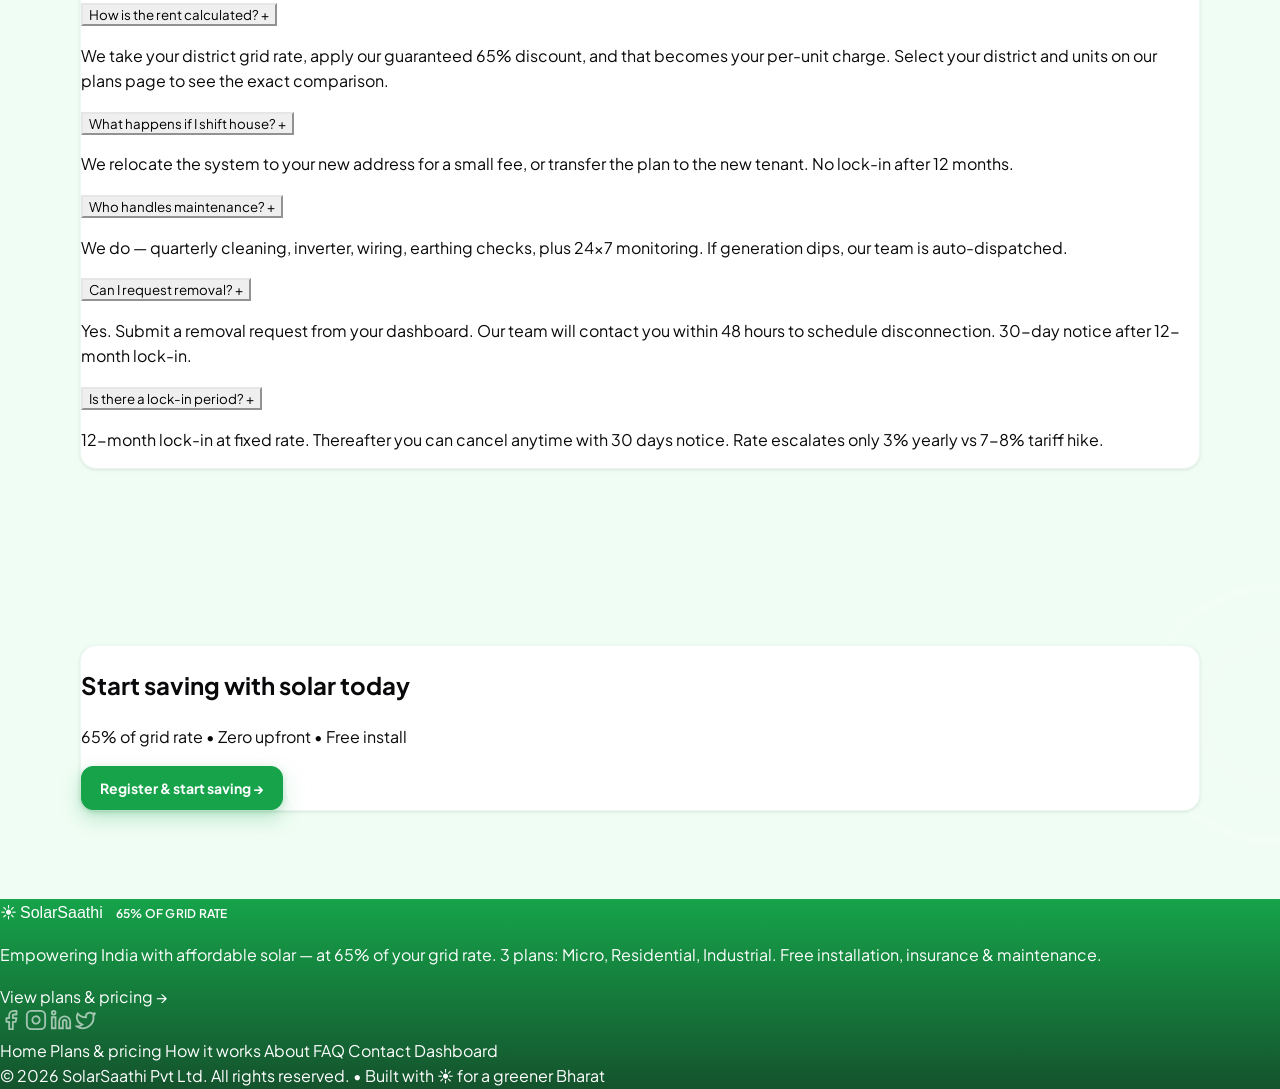
==== commit a57261a6: "Add INVENTURE project files Initial commit with all INVENTURE project assets: index.html, app.js, ad" ====
--- a/index.html
+++ b/index.html
@@ -3,8 +3,8 @@
 <head>
   <meta charset="utf-8" />
   <meta name="viewport" content="width=device-width, initial-scale=1" />
-  <title>SolarSaathi — Solar Panels on Rent | Zero Upfront Cost</title>
-  <meta name="description" content="Rent rooftop solar on a simple monthly plan. Free installation, 24×7 monitoring, maintenance included. Cut your bill by 70%. India's trusted solar rental partner." />
+  <title>SolarSaathi — Solar on Rent at 65% of Grid Rate</title>
+  <meta name="description" content="Rent rooftop solar at 65% of your grid rate. 3 plans: Micro, Residential, Industrial. Free installation, 24×7 monitoring, maintenance included." />
   <meta name="theme-color" content="#16a34a" />
   <link rel="icon" href="data:image/svg+xml,<svg xmlns='http://www.w3.org/2000/svg' viewBox='0 0 100 100'><text y='0.9em' font-size='90'>☀️</text></svg>" />
   <script src="https://cdn.tailwindcss.com"></script>
@@ -34,34 +34,32 @@
   <link rel="stylesheet" href="styles.css" />
 </head>
 <body>
-  <!-- floating glass navbar — exact OP-CS pattern -->
+  <!-- floating glass navbar -->
   <div class="floating-nav-wrap">
     <div class="floating-nav-inner">
       <nav class="floating-nav" aria-label="Primary">
         <a href="#/" class="flex items-center gap-1.5 shrink-0 min-w-0">
           <span class="grid place-items-center w-8 h-8 rounded-xl bg-gradient-to-br from-green-600 to-emerald-500 text-white shadow-md text-[15px]">☀️</span>
           <span class="font-zentry font-black uppercase tracking-wider text-[16px] md:text-[18px] text-zinc-900 truncate">Solar<span class="text-green-600">Saathi</span></span>
-          <span class="hidden sm:inline-flex badge badge-pink ml-1.5">RENT • NOT BUY</span>
+          <span class="hidden sm:inline-flex badge badge-pink ml-1.5">65% OF GRID</span>
         </a>
 
         <div class="hidden lg:flex items-center gap-1">
           <div class="nav-group">
             <a href="#/" class="nav-link" data-nav="home">Home</a>
-            <a href="#/shop" class="nav-link" data-nav="shop">Plans</a>
-            <a href="#/calculator" class="nav-link" data-nav="calculator">Calculator</a>
+            <a href="#/plans" class="nav-link" data-nav="plans">Plans</a>
             <a href="#/how" class="nav-link" data-nav="how">How it Works</a>
             <a href="#/about" class="nav-link" data-nav="about">About</a>
+            <a href="#/faq" class="nav-link" data-nav="faq">FAQ</a>
             <a href="#/contact" class="nav-link" data-nav="contact">Contact</a>
           </div>
-          <div class="hidden lg:flex items-center gap-2 ml-2">
-            <a href="#/bookings" class="btn-ghost text-sm" data-nav="bookings">My Bookings</a>
-            <a href="#/admin" class="btn-ghost text-sm" data-nav="admin">Admin</a>
-            <a href="#/contact" class="btn-primary rounded-full px-5 py-2 text-sm">Book Free Survey →</a>
+          <div id="authNav" class="hidden lg:flex items-center gap-2 ml-2">
+            <!-- filled by JS -->
           </div>
         </div>
 
         <div class="flex items-center gap-2 lg:hidden">
-          <a href="#/shop" class="btn-primary rounded-full px-4 py-1.5 text-xs">View Plans</a>
+          <a href="#/plans" class="btn-primary rounded-full px-4 py-1.5 text-xs">View Plans</a>
           <button id="menuBtn" aria-label="Open menu" class="w-9 h-9 grid place-items-center rounded-xl bg-white/70 border border-white/40">
             <svg width="18" height="18" viewBox="0 0 24 24" fill="none" stroke="currentColor" stroke-width="2"><path d="M4 6h16M4 12h16M4 18h16"/></svg>
           </button>
@@ -79,96 +77,143 @@
     </div>
     <div class="p-4 space-y-1">
       <a href="#/" class="mobile-link flex items-center gap-3 p-3 rounded-xl hover:bg-green-50"> <span class="w-9 h-9 grid place-items-center rounded-lg bg-green-600 text-white">⌂</span> Home</a>
-      <a href="#/shop" class="mobile-link flex items-center gap-3 p-3 rounded-xl hover:bg-green-50"> <span class="w-9 h-9 grid place-items-center rounded-lg bg-emerald-500 text-white">⚡</span> Rental Plans</a>
-      <a href="#/calculator" class="mobile-link flex items-center gap-3 p-3 rounded-xl hover:bg-green-50"> <span class="w-9 h-9 grid place-items-center rounded-lg bg-emerald-500 text-white">₹</span> Calculator</a>
+      <a href="#/plans" class="mobile-link flex items-center gap-3 p-3 rounded-xl hover:bg-green-50"> <span class="w-9 h-9 grid place-items-center rounded-lg bg-emerald-500 text-white">⚡</span> Plans & Pricing</a>
       <a href="#/how" class="mobile-link flex items-center gap-3 p-3 rounded-xl hover:bg-green-50"> <span class="w-9 h-9 grid place-items-center rounded-lg bg-violet-500 text-white">◈</span> How it Works</a>
       <a href="#/about" class="mobile-link flex items-center gap-3 p-3 rounded-xl hover:bg-green-50"> <span class="w-9 h-9 grid place-items-center rounded-lg bg-blue-500 text-white">◎</span> About Us</a>
       <a href="#/faq" class="mobile-link flex items-center gap-3 p-3 rounded-xl hover:bg-green-50"> <span class="w-9 h-9 grid place-items-center rounded-lg bg-amber-500 text-white">?</span> FAQ</a>
       <a href="#/contact" class="mobile-link flex items-center gap-3 p-3 rounded-xl hover:bg-green-50"> <span class="w-9 h-9 grid place-items-center rounded-lg bg-teal-500 text-white">✉</span> Contact</a>
-      <a href="#/bookings" class="mobile-link flex items-center gap-3 p-3 rounded-xl hover:bg-green-50"> <span class="w-9 h-9 grid place-items-center rounded-lg bg-blue-500 text-white">◉</span> My Bookings</a>
+      <div class="border-t border-green-100 my-3"></div>
+      <a href="#/dashboard" class="mobile-link flex items-center gap-3 p-3 rounded-xl hover:bg-green-50"> <span class="w-9 h-9 grid place-items-center rounded-lg bg-emerald-600 text-white">◉</span> Dashboard</a>
       <a href="#/admin" class="mobile-link flex items-center gap-3 p-3 rounded-xl hover:bg-green-50"> <span class="w-9 h-9 grid place-items-center rounded-lg bg-zinc-800 text-white">⚙</span> Admin</a>
-      <a href="#/contact" class="block mt-4 btn-primary w-full justify-center rounded-full">Book Free Site Survey</a>
-      <p class="text-xs text-zinc-500 text-center mt-3">Free installation • No upfront cost • Maintenance on us</p>
+      <div class="border-t border-green-100 my-3"></div>
+      <a href="#/plans" class="block btn-primary btn-ripple w-full justify-center rounded-full">Choose your plan</a>
+      <p class="text-xs text-zinc-500 text-center mt-3">65% of grid rate • Free install • Maintenance included</p>
     </div>
   </aside>
 
-  <!-- hero — video like OP-CS Hero.tsx -->
-  <section class="hero" id="home">
+  <!-- PRISMA-STYLE HERO — visible only on home -->
+  <section class="prisma-hero" id="home">
+    <!-- Background video -->
     <video
-      class="hero-video"
+      class="hero-video-prisma"
       autoplay muted loop playsinline preload="metadata"
-      poster="https://images.unsplash.com/photo-1508514177221-188b1cf16e9d?w=1920&q=80&auto=format&fit=crop"
+      poster="https://images.unsplash.com/photo-1509391366360-2e959784a276?w=1920&q=80&auto=format&fit=crop"
       src="https://cdn.pixabay.com/video/2019/08/12/26102-353389085_large.mp4">
     </video>
-    <!-- fallback image if video fails -->
-    <div class="absolute inset-0" style="background: url('https://images.unsplash.com/photo-1508514177221-188b1cf16e9d?w=1920&q=80&auto=format&fit=crop') center/cover no-repeat; z-index: -1;"></div>
-    <div class="hero-overlay"></div>
-
-    <div class="hero-center">
-      <div class="inline-flex items-center gap-2 px-3 py-1.5 rounded-full bg-white/15 backdrop-blur-xl border border-white/25 text-white/90 text-xs font-semibold tracking-wide pointer-events-auto">
-        <span class="w-2 h-2 rounded-full bg-emerald-400 animate-pulse"></span>
-        1,200+ homes powered • 4.8★ Google rating • MNRE Approved
-      </div>
-      <h1 class="hero-heading">SolarSaathi</h1>
-      <p class="hero-sub pointer-events-auto">Solar panels <b style="color:#fff;">on rent</b> — not on loan.<br/>Zero upfront. Free install. We maintain, you save.</p>
-      <div class="flex flex-wrap items-center justify-center gap-3 mt-6 pointer-events-auto">
-        <a href="#/shop" class="btn-primary rounded-full px-7 py-3 text-base shadow-xl">View Rental Plans →</a>
-        <a href="#/calculator" class="btn-outline-white rounded-full px-7 py-3 text-base">Calculate Savings</a>
-      </div>
-      <div class="flex items-center gap-3 mt-6 pointer-events-auto">
-        <div class="flex -space-x-2">
-          <img src="https://i.pravatar.cc/100?img=11" class="w-8 h-8 rounded-full border-2 border-white object-cover" alt=""/>
-          <img src="https://i.pravatar.cc/100?img=32" class="w-8 h-8 rounded-full border-2 border-white object-cover" alt=""/>
-          <img src="https://i.pravatar.cc/100?img=18" class="w-8 h-8 rounded-full border-2 border-white object-cover" alt=""/>
-        </div>
-        <span class="text-white/80 text-xs">Trusted by families in Pune, Bangalore, Hyderabad</span>
-      </div>
-    </div>
-
-    <!-- bottom stats bar floating like OP guide -->
-    <div class="absolute bottom-0 inset-x-0 z-10">
-      <div class="max-w-6xl mx-auto px-4 pb-4">
-        <div class="grid grid-cols-2 md:grid-cols-4 gap-3">
-          <div class="nova-card p-4 flex items-center gap-3">
-            <div class="w-10 h-10 rounded-xl bg-green-600 text-white grid place-items-center">₹</div>
-            <div><div class="font-black text-lg leading-none">₹0</div><div class="text-xs text-zinc-500">Upfront cost</div></div>
-          </div>
-          <div class="nova-card p-4 flex items-center gap-3">
-            <div class="w-10 h-10 rounded-xl bg-emerald-500 text-white grid place-items-center">⚡</div>
-            <div><div class="font-black text-lg leading-none">70%</div><div class="text-xs text-zinc-500">Bill savings</div></div>
-          </div>
-          <div class="nova-card p-4 flex items-center gap-3">
-            <div class="w-10 h-10 rounded-xl bg-emerald-500 text-white grid place-items-center">◐</div>
-            <div><div class="font-black text-lg leading-none">48h</div><div class="text-xs text-zinc-500">Installation</div></div>
-          </div>
-          <div class="nova-card p-4 flex items-center gap-3">
-            <div class="w-10 h-10 rounded-xl bg-violet-500 text-white grid place-items-center">◎</div>
-            <div><div class="font-black text-lg leading-none">24×7</div><div class="text-xs text-zinc-500">Monitoring</div></div>
+
+    <!-- Fallback image -->
+    <div class="absolute inset-0" style="background: url('https://images.unsplash.com/photo-1509391366360-2e959784a276?w=1920&q=80&auto=format&fit=crop') center/cover no-repeat; z-index: 0;"></div>
+
+    <!-- Noise overlay -->
+    <div class="noise-overlay"></div>
+
+    <!-- Gradient overlay -->
+    <div class="gradient-overlay"></div>
+
+    <!-- Dot pattern overlay -->
+    <div class="dot-pattern-overlay" id="heroDotPattern"></div>
+
+    <!-- Glow orbs -->
+    <div class="glow-orb" style="width:400px;height:400px;background:#16a34a;top:10%;left:-5%;animation-delay:0s;z-index:2;"></div>
+    <div class="glow-orb" style="width:300px;height:300px;background:#22c55e;bottom:10%;right:-5%;animation-delay:2s;z-index:2;"></div>
+
+    <!-- Top navigation bar (Prisma style) -->
+    <div class="prisma-nav">
+      <div class="prisma-nav-inner">
+        <a href="#/plans">Plans</a>
+        <a href="#/how">How it Works</a>
+        <a href="#/about">About</a>
+        <a href="#/faq">FAQ</a>
+        <a href="#/contact">Contact</a>
+      </div>
+    </div>
+
+    <!-- Hero content at bottom -->
+    <div class="prisma-hero-content">
+      <div style="display:grid;grid-template-columns:1fr;gap:16px;align-items:end;">
+        <div>
+          <h1 class="prisma-huge-text" id="prismaTitle">
+            <!-- words filled by JS -->
+          </h1>
+        </div>
+        <div style="display:flex;flex-direction:column;gap:16px;padding-bottom:8px;">
+          <p class="prisma-side-text" id="prismaDesc" style="opacity:0;transform:translateY(20px);transition:opacity 0.8s cubic-bezier(0.16,1,0.3,1) 0.5s,transform 0.8s cubic-bezier(0.16,1,0.3,1) 0.5s;">
+            India's #1 solar rental platform. Pay 65% of your grid rate. Zero upfront cost, free installation, maintenance included. 3 plans for everyone — from pani puri vendors to factories.
+          </p>
+          <div id="prismaCta" style="opacity:0;transform:translateY(20px);transition:opacity 0.8s cubic-bezier(0.16,1,0.3,1) 0.7s,transform 0.8s cubic-bezier(0.16,1,0.3,1) 0.7s;">
+            <a href="#/plans" class="prisma-cta quote-stagger">
+              Start saving
+              <span class="cta-circle">
+                <svg width="16" height="16" viewBox="0 0 24 24" fill="none" stroke="currentColor" stroke-width="2" stroke-linecap="round" stroke-linejoin="round"><path d="M5 12h14"/><path d="m12 5 7 7-7 7"/></svg>
+              </span>
+            </a>
           </div>
         </div>
       </div>
     </div>
   </section>
 
+  <!-- PRISMA-STYLE QUOTE SECTION -->
+  <section class="wrap" id="prismaQuote" style="margin-top:-40px;position:relative;z-index:15;max-width:1400px;">
+    <div class="quote-section" style="background:#0a0a0a;">
+      <!-- Dot pattern background -->
+      <div class="dot-bg" id="quoteDotPattern"></div>
+      <!-- Corner dots -->
+      <div class="corner-dot tl"></div>
+      <div class="corner-dot tr"></div>
+      <div class="corner-dot bl"></div>
+      <div class="corner-dot br"></div>
+      <div class="quote-content">
+        <p class="quote-label quote-stagger">We believe</p>
+        <div class="quote-heading quote-stagger">
+          <div style="display:flex;gap:4px;flex-wrap:wrap;">
+            <span class="bold-word">"Solar should be</span>
+            <span class="thin-word">affordable for</span>
+          </div>
+          <div style="display:flex;gap:4px;flex-wrap:wrap;">
+            <span class="thin-word">everyone</span>
+            <span class="bold-word">because clean</span>
+            <span class="thin-word">energy is</span>
+          </div>
+          <div style="display:flex;gap:4px;flex-wrap:wrap;">
+            <span class="thin-word">a right,</span>
+            <span class="bold-word">not a</span>
+          </div>
+          <span class="bold-word">privilege..."</span>
+        </div>
+      </div>
+    </div>
+  </section>
+
+  <!-- Loading screen -->
+  <div class="loading-screen" id="loadingScreen">
+    <div class="loading-beacon"><canvas id="beaconCanvas" width="240" height="240"></canvas></div>
+    <div class="loading-text">SolarSaathi</div>
+    <div class="loading-bar"><div class="loading-bar-fill"></div></div>
+  </div>
+
+  <!-- Scroll progress -->
+  <div class="scroll-progress" id="scrollProgress"></div>
+
   <!-- app container — SPA view -->
-  <main id="view" class="min-h-[50vh] bg-[#f0fdf4]"></main>
+  <main id="view" class="min-h-[50vh] bg-[#f0fdf4] transition-opacity"></main>
 
   <div id="modal-root"></div>
   <div id="toast-root" class="toast-root"></div>
 
-  <!-- footer — exact green gradient from OP-CS Footer.tsx -->
+  <!-- footer -->
   <footer class="footer-gradient">
     <div class="max-w-7xl mx-auto px-6 py-10 flex flex-col items-center text-center">
       <div class="flex items-center gap-3 mb-3">
         <span class="w-10 h-10 rounded-xl bg-white text-green-700 grid place-items-center font-black">☀️</span>
         <span class="font-zentry font-black uppercase tracking-wider text-lg">SolarSaathi</span>
-        <span class="badge bg-white/15 text-white border border-white/30 text-[10px]">MNRE APPROVED</span>
+        <span class="badge bg-white/15 text-white border border-white/30 text-[10px]">65% OF GRID RATE</span>
       </div>
       <p class="max-w-xl text-sm leading-relaxed text-white/80 mb-4">
-        Empowering Indian homes with affordable solar — on rent, not on loan.
-        Free installation, insurance & maintenance. Just pay a low monthly rent and watch your bill drop.
+        Empowering India with affordable solar — at 65% of your grid rate.
+        3 plans: Micro, Residential, Industrial. Free installation, insurance & maintenance.
       </p>
-      <a href="#contact" class="inline-block px-6 py-2 rounded-full border border-white/30 text-white/90 text-sm font-medium hover:bg-white/10 transition-colors mb-6">Book a free site survey →</a>
+      <a href="#/plans" class="inline-block px-6 py-2 rounded-full border border-white/30 text-white/90 text-sm font-medium hover:bg-white/10 transition-colors mb-6">View plans & pricing →</a>
       <div class="flex items-center gap-4 mb-2">
         <a href="#" aria-label="Facebook" class="hover:-translate-y-0.5 transition-transform">
           <svg width="22" height="22" viewBox="0 0 24 24" fill="none"><path d="M18 2h-3a5 5 0 0 0-5 5v3H7v4h3v8h4v-8h3l1-4h-4V7a1 1 0 0 1 1-1h3z" stroke="#fff" stroke-opacity=".6" stroke-width="2" stroke-linecap="round" stroke-linejoin="round"/></svg>
@@ -185,13 +230,12 @@
       </div>
       <div class="flex flex-wrap gap-4 justify-center text-xs text-white/70 mt-2">
         <a href="#/" class="hover:text-white">Home</a>
-        <a href="#/shop" class="hover:text-white">Plans & pricing</a>
-        <a href="#/calculator" class="hover:text-white">Calculator</a>
+        <a href="#/plans" class="hover:text-white">Plans & pricing</a>
         <a href="#/how" class="hover:text-white">How it works</a>
         <a href="#/about" class="hover:text-white">About</a>
         <a href="#/faq" class="hover:text-white">FAQ</a>
         <a href="#/contact" class="hover:text-white">Contact</a>
-        <a href="#/bookings" class="hover:text-white">My Bookings</a>
+        <a href="#/dashboard" class="hover:text-white">Dashboard</a>
       </div>
     </div>
     <div class="border-t border-white/20">
--- a/styles.css
+++ b/styles.css
@@ -535,3 +535,495 @@
 @media(prefers-reduced-motion: reduce){
   *,*::before,*::after{ animation-duration:0.01ms !important; animation-iteration-count:1 !important; transition-duration:0.01ms !important; }
 }
+
+/* ————————————————— PRISMA HERO ————————————————— */
+.prisma-hero {
+  position: relative; width: 100%; height: 100vh; overflow: hidden;
+  border-radius: 0;
+}
+@media(min-width:768px){ .prisma-hero{ border-radius: 0; } }
+.prisma-hero .hero-video-prisma {
+  position: absolute; inset: 0; width: 100%; height: 100%; object-fit: cover;
+}
+.prisma-hero .noise-overlay {
+  position: absolute; inset: 0; z-index: 1;
+  background-image: url("data:image/svg+xml,%3Csvg viewBox='0 0 256 256' xmlns='http://www.w3.org/2000/svg'%3E%3Cfilter id='noise'%3E%3CfeTurbulence type='fractalNoise' baseFrequency='0.85' numOctaves='4' stitchTiles='stitch'/%3E%3C/filter%3E%3Crect width='100%25' height='100%25' filter='url(%23noise)' opacity='0.5'/%3E%3C/svg%3E");
+  background-repeat: repeat; background-size: 200px 200px;
+  opacity: 0.5; mix-blend-mode: overlay; pointer-events: none;
+}
+.prisma-hero .gradient-overlay {
+  position: absolute; inset: 0; z-index: 2;
+  background: linear-gradient(to bottom, rgba(0,0,0,0.3) 0%, transparent 30%, rgba(0,0,0,0.6) 100%);
+  pointer-events: none;
+}
+
+/* Top nav bar (prisma style) */
+.prisma-nav {
+  position: fixed; left: 50%; top: 0; z-index: 55;
+  transform: translateX(-50%);
+}
+.prisma-nav-inner {
+  display: flex; align-items: center; gap: 12px;
+  background: #0a0a0a; border-radius: 0 0 16px 16px;
+  padding: 10px 20px;
+}
+@media(min-width:768px){ .prisma-nav-inner{ gap: 40px; padding: 12px 32px; border-radius: 0 0 24px 24px; } }
+.prisma-nav-inner a {
+  font-size: 11px; color: rgba(225,224,204,0.75);
+  transition: color 0.25s, background 0.25s; letter-spacing: 0.02em;
+  padding: 4px 8px; border-radius: 6px;
+}
+@media(min-width:640px){ .prisma-nav-inner a{ font-size: 12px; } }
+@media(min-width:768px){ .prisma-nav-inner a{ font-size: 14px; } }
+.prisma-nav-inner a:hover { color: #E1E0CC; background: rgba(255,255,255,0.08); }
+.prisma-nav-inner .prisma-login-btn {
+  background: rgba(22,163,74,0.8); color: #fff; font-weight: 600;
+  padding: 5px 14px; border-radius: 8px;
+}
+.prisma-nav-inner .prisma-login-btn:hover { background: #16a34a; }
+
+/* Hero content at bottom */
+.prisma-hero-content {
+  position: absolute; bottom: 0; left: 0; right: 0; z-index: 10;
+  padding: 16px;
+}
+@media(min-width:640px){ .prisma-hero-content{ padding: 24px; } }
+@media(min-width:768px){ .prisma-hero-content{ padding: 40px; } }
+
+/* Huge text */
+.prisma-huge-text {
+  font-family: 'zentry', 'Plus Jakarta Sans', sans-serif;
+  font-weight: 900; text-transform: uppercase;
+  letter-spacing: 0.12em; line-height: 0.85;
+  font-size: 18vw;
+  color: #E1E0CC;
+  display: flex; flex-direction: column;
+}
+.prisma-huge-text .hero-line {
+  display: block; white-space: nowrap;
+}
+@media(min-width:640px){ .prisma-huge-text{ font-size: 20vw; } }
+@media(min-width:768px){ .prisma-huge-text{ font-size: 18vw; } }
+@media(min-width:1024px){ .prisma-huge-text{ font-size: 16vw; } }
+
+/* Word pull-up animation */
+.word-pull-up {
+  display: inline-block;
+  opacity: 0; transform: translateY(20px);
+  transition: opacity 0.6s cubic-bezier(0.16,1,0.3,1), transform 0.6s cubic-bezier(0.16,1,0.3,1);
+  position: relative;
+}
+.word-pull-up.visible {
+  opacity: 1; transform: translateY(0);
+}
+.word-pull-up .asterisk {
+  position: absolute; top: 0.5em; right: -0.2em;
+  font-size: 0.3em;
+}
+
+/* Right side text */
+.prisma-side-text {
+  color: rgba(225,224,204,0.7); font-size: 12px; line-height: 1.3;
+}
+@media(min-width:640px){ .prisma-side-text{ font-size: 14px; } }
+@media(min-width:768px){ .prisma-side-text{ font-size: 16px; } }
+
+/* CTA button (prisma style) */
+.prisma-cta {
+  display: inline-flex; align-items: center; gap: 8px;
+  background: #16a34a; color: #0a0a0a;
+  padding: 4px 4px 4px 20px; border-radius: 999px;
+  font-size: 13px; font-weight: 600;
+  transition: gap 0.3s cubic-bezier(0.16,1,0.3,1);
+  cursor: pointer; border: none;
+}
+@media(min-width:640px){ .prisma-cta{ font-size: 14px; } }
+.prisma-cta:hover { gap: 12px; }
+.prisma-cta .cta-circle {
+  width: 36px; height: 36px; border-radius: 50%;
+  background: #0a0a0a; display: grid; place-items: center;
+  transition: transform 0.3s cubic-bezier(0.34,1.56,0.64,1);
+}
+@media(min-width:640px){ .prisma-cta .cta-circle{ width: 40px; height: 40px; } }
+.prisma-cta:hover .cta-circle { transform: scale(1.1); }
+.prisma-cta .cta-circle svg { color: #E1E0CC; }
+
+/* ————————————————— DOT PATTERN ————————————————— */
+.dot-pattern-overlay {
+  position: absolute; inset: 0; z-index: 1;
+  pointer-events: none; overflow: hidden;
+}
+.dot-pattern-overlay svg {
+  width: 100%; height: 100%;
+}
+
+/* ————————————————— QUOTE SECTION (Prisma style) ————————————————— */
+.quote-section {
+  position: relative;
+  border: 1px solid rgba(22,163,74,0.2);
+  border-radius: 20px;
+  max-width: 1200px;
+  margin: 0 auto;
+}
+@media(min-width:768px){ .quote-section{ border-radius: 40px; } }
+.quote-section .dot-bg {
+  position: absolute; inset: 0; z-index: 0; opacity: 0.3;
+}
+.quote-section .corner-dot {
+  position: absolute; width: 12px; height: 12px;
+  background: #16a34a; z-index: 5;
+}
+.quote-section .corner-dot.tl { top: -6px; left: -6px; }
+.quote-section .corner-dot.tr { top: -6px; right: -6px; }
+.quote-section .corner-dot.bl { bottom: -6px; left: -6px; }
+.quote-section .corner-dot.br { bottom: -6px; right: -6px; }
+/* Corner lines extending from dots */
+.quote-section .corner-dot::before,
+.quote-section .corner-dot::after {
+  content: ''; position: absolute; background: #16a34a; border-radius: 1px;
+}
+.quote-section .corner-dot.tl::before { width: 24px; height: 2px; top: 5px; left: 10px; }
+.quote-section .corner-dot.tl::after  { width: 2px; height: 24px; top: 10px; left: 5px; }
+.quote-section .corner-dot.tr::before { width: 24px; height: 2px; top: 5px; right: 10px; left: auto; }
+.quote-section .corner-dot.tr::after  { width: 2px; height: 24px; top: 10px; right: 5px; left: auto; }
+.quote-section .corner-dot.bl::before { width: 24px; height: 2px; bottom: 5px; top: auto; left: 10px; }
+.quote-section .corner-dot.bl::after  { width: 2px; height: 24px; bottom: 10px; top: auto; left: 5px; }
+.quote-section .corner-dot.br::before { width: 24px; height: 2px; bottom: 5px; top: auto; right: 10px; left: auto; }
+.quote-section .corner-dot.br::after  { width: 2px; height: 24px; bottom: 10px; top: auto; right: 5px; left: auto; }
+
+.quote-content {
+  position: relative; z-index: 10;
+  padding: 24px 16px;
+}
+@media(min-width:768px){ .quote-content{ padding: 40px; } }
+@media(min-width:1280px){ .quote-content{ padding: 80px; } }
+
+.quote-label {
+  font-size: 12px; color: #22c55e; letter-spacing: 0.05em;
+}
+@media(min-width:768px){ .quote-label{ font-size: 16px; } }
+@media(min-width:1280px){ .quote-label{ font-size: 24px; } }
+
+.quote-heading {
+  display: flex; flex-wrap: wrap; gap: 4px;
+  font-size: 20px; letter-spacing: -0.04em; line-height: 1.1; margin-top: 12px;
+}
+@media(min-width:640px){ .quote-heading{ font-size: 36px; gap: 8px; } }
+@media(min-width:768px){ .quote-heading{ font-size: 48px; gap: 10px; margin-top: 16px; } }
+@media(min-width:1024px){ .quote-heading{ font-size: 64px; gap: 12px; } }
+@media(min-width:1280px){ .quote-heading{ font-size: 76px; gap: 14px; } }
+
+.quote-heading .bold-word {
+  font-weight: 600; color: #fff;
+}
+.quote-heading .thin-word {
+  font-weight: 200; color: rgba(255,255,255,0.5);
+}
+
+/* Quote stagger-in */
+.quote-stagger {
+  opacity: 0; transform: translateY(20px);
+  transition: opacity 0.6s cubic-bezier(0.16,1,0.3,1), transform 0.6s cubic-bezier(0.16,1,0.3,1);
+}
+.quote-stagger.visible {
+  opacity: 1; transform: translateY(0);
+}
+
+/* ————————————————— PEAK ANIMATIONS ————————————————— */
+
+/* Loading screen */
+.loading-screen {
+  position: fixed; inset: 0; z-index: 9998;
+  background: linear-gradient(135deg, #0a0a0a 0%, #14532d 50%, #0a0a0a 100%);
+  display: flex; flex-direction: column; align-items: center; justify-content: center;
+  transition: opacity 0.6s cubic-bezier(0.16,1,0.3,1), transform 0.6s cubic-bezier(0.16,1,0.3,1);
+}
+.loading-screen.fade-out {
+  opacity: 0; transform: scale(1.05); pointer-events: none;
+}
+.loading-beacon {
+  position: relative; width: 120px; height: 120px;
+}
+.loading-beacon canvas {
+  width: 120px; height: 120px;
+}
+.loading-text {
+  margin-top: 24px; color: rgba(255,255,255,0.7);
+  font-size: 13px; letter-spacing: 0.2em; text-transform: uppercase;
+  animation: loadingTextPulse 2s ease-in-out infinite;
+}
+.loading-bar {
+  width: 200px; height: 2px; background: rgba(255,255,255,0.1);
+  border-radius: 999px; margin-top: 16px; overflow: hidden;
+}
+.loading-bar-fill {
+  height: 100%; width: 0%; border-radius: 999px;
+  background: linear-gradient(90deg, #16a34a, #22c55e, #16a34a);
+  background-size: 200% 100%;
+  animation: loadingBarFill 2s ease-in-out forwards, shimmer-slide 1.5s ease-in-out infinite;
+}
+@keyframes loadingTextPulse { 0%,100%{ opacity:0.5 } 50%{ opacity:1 } }
+@keyframes loadingBarFill { 0%{ width:0% } 100%{ width:100% } }
+
+/* Page transition */
+#view {
+  transition: opacity 0.35s cubic-bezier(0.16,1,0.3,1), transform 0.35s cubic-bezier(0.16,1,0.3,1);
+}
+#view.transitioning {
+  opacity: 0; transform: translateY(12px);
+}
+
+/* Staggered card reveal */
+.stagger-in {
+  opacity: 0; transform: translateY(24px) scale(0.97);
+  transition: opacity 0.6s cubic-bezier(0.16,1,0.3,1), transform 0.6s cubic-bezier(0.16,1,0.3,1);
+}
+.stagger-in.visible {
+  opacity: 1; transform: translateY(0) scale(1);
+}
+
+/* Magnetic hover on cards */
+.magnetic-card {
+  transition: transform 0.4s cubic-bezier(0.16,1,0.3,1), box-shadow 0.4s cubic-bezier(0.16,1,0.3,1);
+  will-change: transform;
+}
+.magnetic-card:hover {
+  box-shadow: 0 20px 60px rgba(22,163,74,0.12), 0 8px 20px rgba(0,0,0,0.06);
+}
+
+/* Button ripple effect */
+.btn-ripple {
+  position: relative; overflow: hidden;
+}
+.btn-ripple::after {
+  content: '';
+  position: absolute; inset: 0;
+  background: radial-gradient(circle at var(--ripple-x, 50%) var(--ripple-y, 50%), rgba(255,255,255,0.3) 0%, transparent 60%);
+  opacity: 0; transform: scale(0);
+  transition: opacity 0.4s, transform 0.5s cubic-bezier(0.16,1,0.3,1);
+}
+.btn-ripple:active::after {
+  opacity: 1; transform: scale(2.5);
+  transition: opacity 0s, transform 0s;
+}
+
+/* Floating glow orbs */
+.glow-orb {
+  position: absolute; border-radius: 50%; pointer-events: none;
+  filter: blur(80px); opacity: 0.15;
+  animation: orbFloat 8s ease-in-out infinite alternate;
+}
+@keyframes orbFloat {
+  0% { transform: translate(0, 0) scale(1); }
+  50% { transform: translate(30px, -20px) scale(1.1); }
+  100% { transform: translate(-20px, 15px) scale(0.95); }
+}
+
+/* Scroll progress bar */
+.scroll-progress {
+  position: fixed; top: 0; left: 0; height: 3px; z-index: 100;
+  background: linear-gradient(90deg, #16a34a, #22c55e);
+  transform-origin: left;
+  transition: transform 0.1s linear;
+}
+
+/* Smooth nav glass morphism entrance */
+.floating-nav {
+  animation: navSlideIn 0.8s cubic-bezier(0.16,1,0.3,1) 0.3s both;
+}
+@keyframes navSlideIn {
+  from { opacity: 0; transform: translateY(-20px) scale(0.95); }
+  to { opacity: 1; transform: translateY(0) scale(1); }
+}
+
+/* Hero entrance animations */
+.hero-center > * {
+  opacity: 0; transform: translateY(30px);
+  animation: heroReveal 0.8s cubic-bezier(0.16,1,0.3,1) forwards;
+}
+.hero-center > *:nth-child(1) { animation-delay: 0.5s; }
+.hero-center > *:nth-child(2) { animation-delay: 0.7s; }
+.hero-center > *:nth-child(3) { animation-delay: 0.9s; }
+.hero-center > *:nth-child(4) { animation-delay: 1.1s; }
+.hero-center > *:nth-child(5) { animation-delay: 1.3s; }
+@keyframes heroReveal {
+  to { opacity: 1; transform: translateY(0); }
+}
+
+/* Hide hero content but keep Prisma nav visible */
+.hero-hidden {
+  height: auto !important;
+  overflow: hidden;
+}
+.hero-hidden > *:not(.prisma-nav) {
+  opacity: 0 !important;
+  pointer-events: none !important;
+  visibility: hidden !important;
+  height: 0 !important;
+  padding: 0 !important;
+  margin: 0 !important;
+}
+
+/* Floating nav hidden — Prisma black top bar is the primary nav */
+.floating-nav-wrap {
+  opacity: 0 !important; transform: translateY(-20px) !important;
+  pointer-events: none !important;
+}
+
+/* Counter number animation */
+.count-up {
+  display: inline-block;
+}
+
+/* Gradient border glow on focus */
+.input-field:focus {
+  border-image: linear-gradient(135deg, #16a34a, #22c55e) 1;
+  border-image-slice: 1;
+  border-radius: 12px;
+  border-style: solid;
+  border-width: 1px;
+}
+
+/* Smooth price counter animation */
+.price-animate {
+  transition: all 0.5s cubic-bezier(0.34,1.56,0.64,1);
+}
+
+/* Parallax wrapper */
+.parallax-wrap {
+  perspective: 1000px;
+  overflow: hidden;
+}
+
+/* Card tilt on hover */
+.tilt-card {
+  transform-style: preserve-3d;
+  transition: transform 0.4s cubic-bezier(0.16,1,0.3,1);
+}
+
+/* Noise texture overlay for premium feel */
+body::after {
+  opacity: 0.015;
+  mix-blend-mode: overlay;
+}
+
+/* Smooth scroll anchor offset */
+html {
+  scroll-padding-top: 80px;
+}
+
+/* Tab indicator animation */
+.tab-indicator {
+  position: absolute; bottom: 0; height: 2px; border-radius: 999px;
+  background: var(--accent-primary);
+  transition: left 0.35s cubic-bezier(0.16,1,0.3,1), width 0.35s cubic-bezier(0.16,1,0.3,1);
+}
+
+/* Modal entrance */
+.modal-panel {
+  animation: modalSlideUp 0.4s cubic-bezier(0.16,1,0.3,1);
+}
+@keyframes modalSlideUp {
+  from { opacity: 0; transform: translateY(40px) scale(0.95); }
+  to { opacity: 1; transform: translateY(0) scale(1); }
+}
+
+/* Toast slide in */
+.toast {
+  animation: toastSlide 0.4s cubic-bezier(0.34,1.56,0.64,1);
+}
+@keyframes toastSlide {
+  from { opacity: 0; transform: translateX(40px) scale(0.9); }
+  to { opacity: 1; transform: translateX(0) scale(1); }
+}
+
+/* Section divider line animation */
+.section-line {
+  width: 0; height: 2px; border-radius: 999px;
+  background: linear-gradient(90deg, transparent, #16a34a, transparent);
+  transition: width 1s cubic-bezier(0.16,1,0.3,1);
+}
+.section-line.visible {
+  width: 100%;
+}
+
+/* Smooth table row hover */
+table tr {
+  transition: background 0.2s;
+}
+table tbody tr:hover {
+  background: rgba(22,163,74,0.03);
+}
+
+/* Stat number glow on hover */
+.nova-card-stat:hover .font-black {
+  text-shadow: 0 0 20px rgba(22,163,74,0.15);
+}
+
+/* Badge pop animation */
+.badge {
+  animation: badgePop 0.3s cubic-bezier(0.34,1.56,0.64,1);
+}
+@keyframes badgePop {
+  from { opacity: 0; transform: scale(0.8); }
+  to { opacity: 1; transform: scale(1); }
+}
+
+/* Smooth dropdown */
+select.input-field {
+  transition: border-color 0.2s, box-shadow 0.2s;
+}
+select.input-field:hover {
+  border-color: rgba(22,163,74,0.3);
+}
+
+/* Progress ring animation */
+.progress-ring {
+  transform: rotate(-90deg);
+}
+.progress-ring-circle {
+  transition: stroke-dashoffset 1s cubic-bezier(0.16,1,0.3,1);
+}
+
+/* Smooth skeleton shimmer */
+.skeleton-shimmer {
+  background: linear-gradient(90deg, #f0f0f0 25%, #e0e0e0 50%, #f0f0f0 75%);
+  background-size: 200% 100%;
+  animation: shimmer-slide 1.5s ease-in-out infinite;
+}
+
+/* Premium card depth on hover */
+.nova-card {
+  transition: transform 0.4s cubic-bezier(0.16,1,0.3,1), box-shadow 0.4s cubic-bezier(0.16,1,0.3,1), border-color 0.4s;
+}
+.nova-card:hover {
+  border-color: rgba(22,163,74,0.2);
+}
+
+/* Smooth image load */
+img {
+  transition: opacity 0.4s;
+}
+
+/* Pricing card highlight pulse */
+.pricing-highlight {
+  animation: pricingPulse 3s ease-in-out infinite;
+}
+@keyframes pricingPulse {
+  0%,100% { box-shadow: 0 0 0 0 rgba(22,163,74,0.2); }
+  50% { box-shadow: 0 0 0 8px rgba(22,163,74,0); }
+}
+
+/* Smooth accordion */
+.faq-ans, .faq-ans2 {
+  transition: max-height 0.4s cubic-bezier(0.16,1,0.3,1), opacity 0.3s;
+}
+
+/* Dashboard stat counter glow */
+@keyframes statGlow {
+  0%,100% { filter: drop-shadow(0 0 0 transparent); }
+  50% { filter: drop-shadow(0 0 8px rgba(22,163,74,0.2)); }
+}
+.nova-card-stat:hover {
+  animation: statGlow 2s ease-in-out infinite;
+}
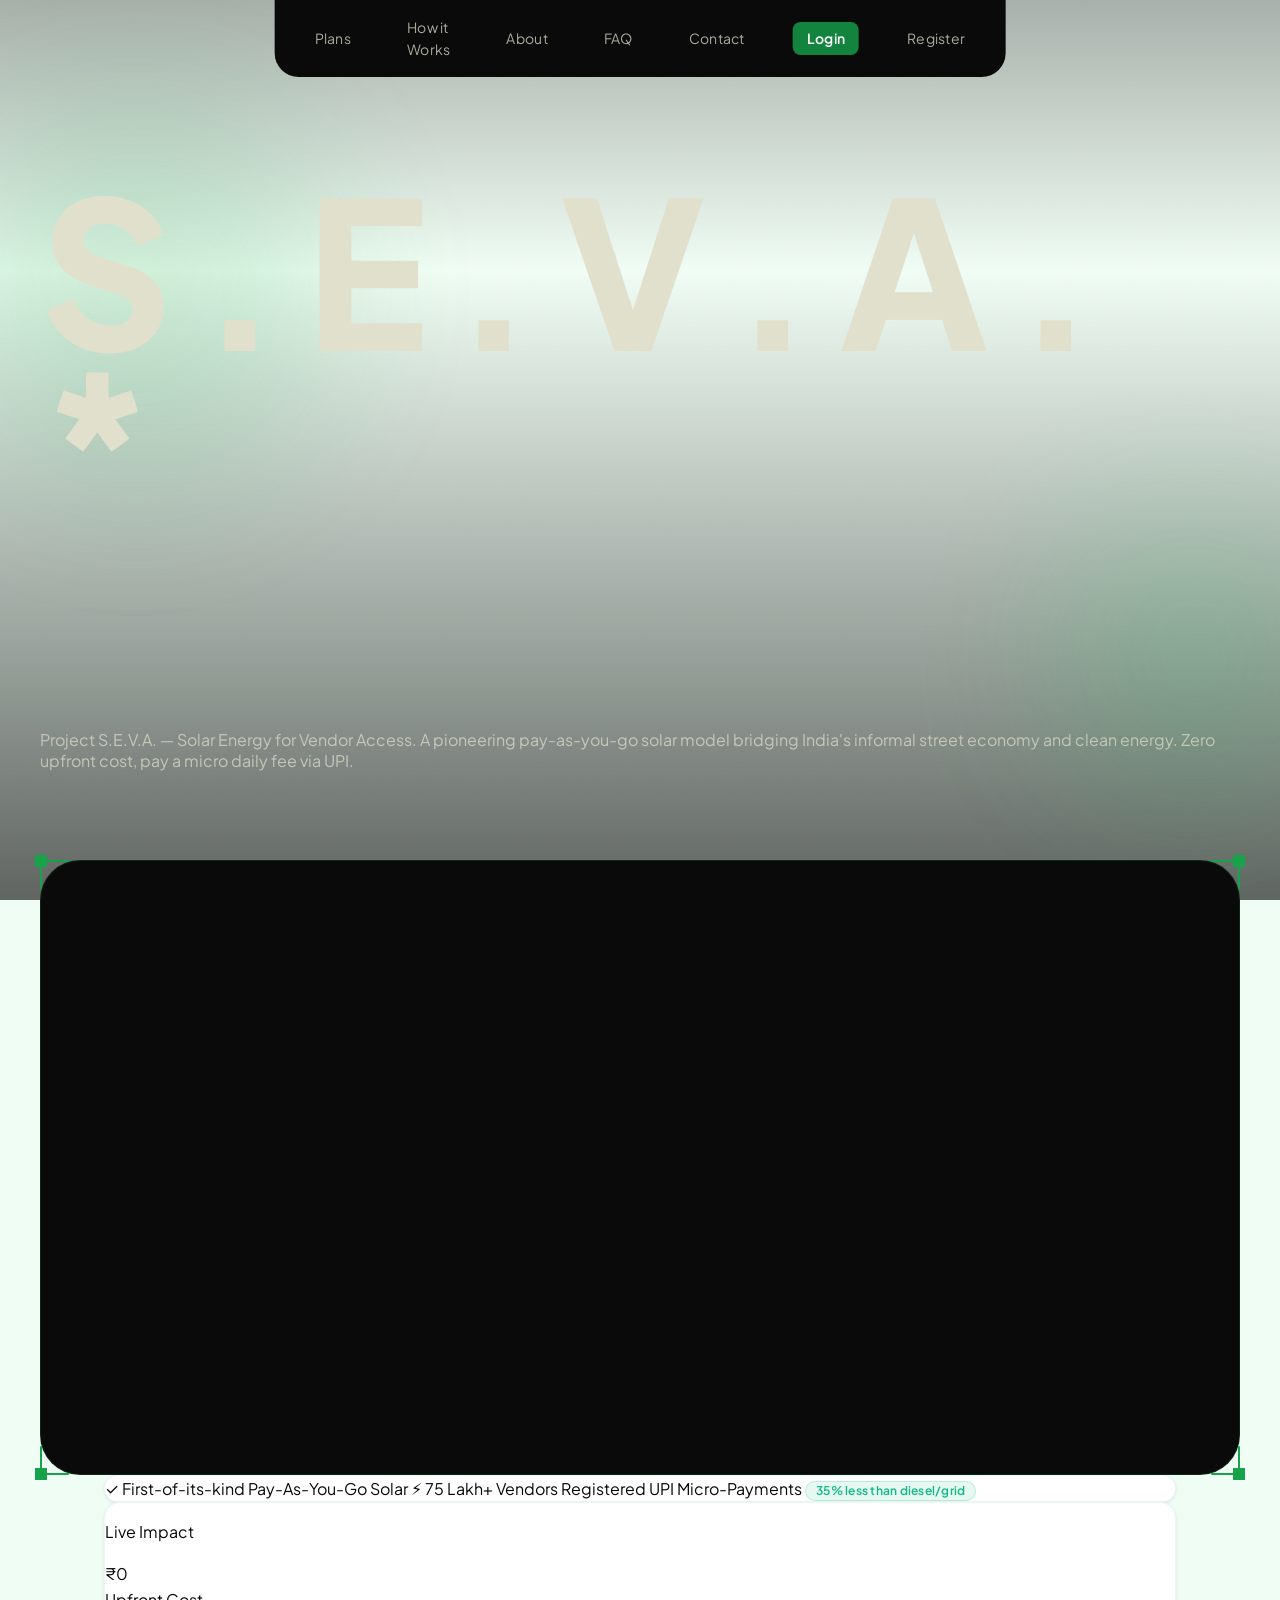
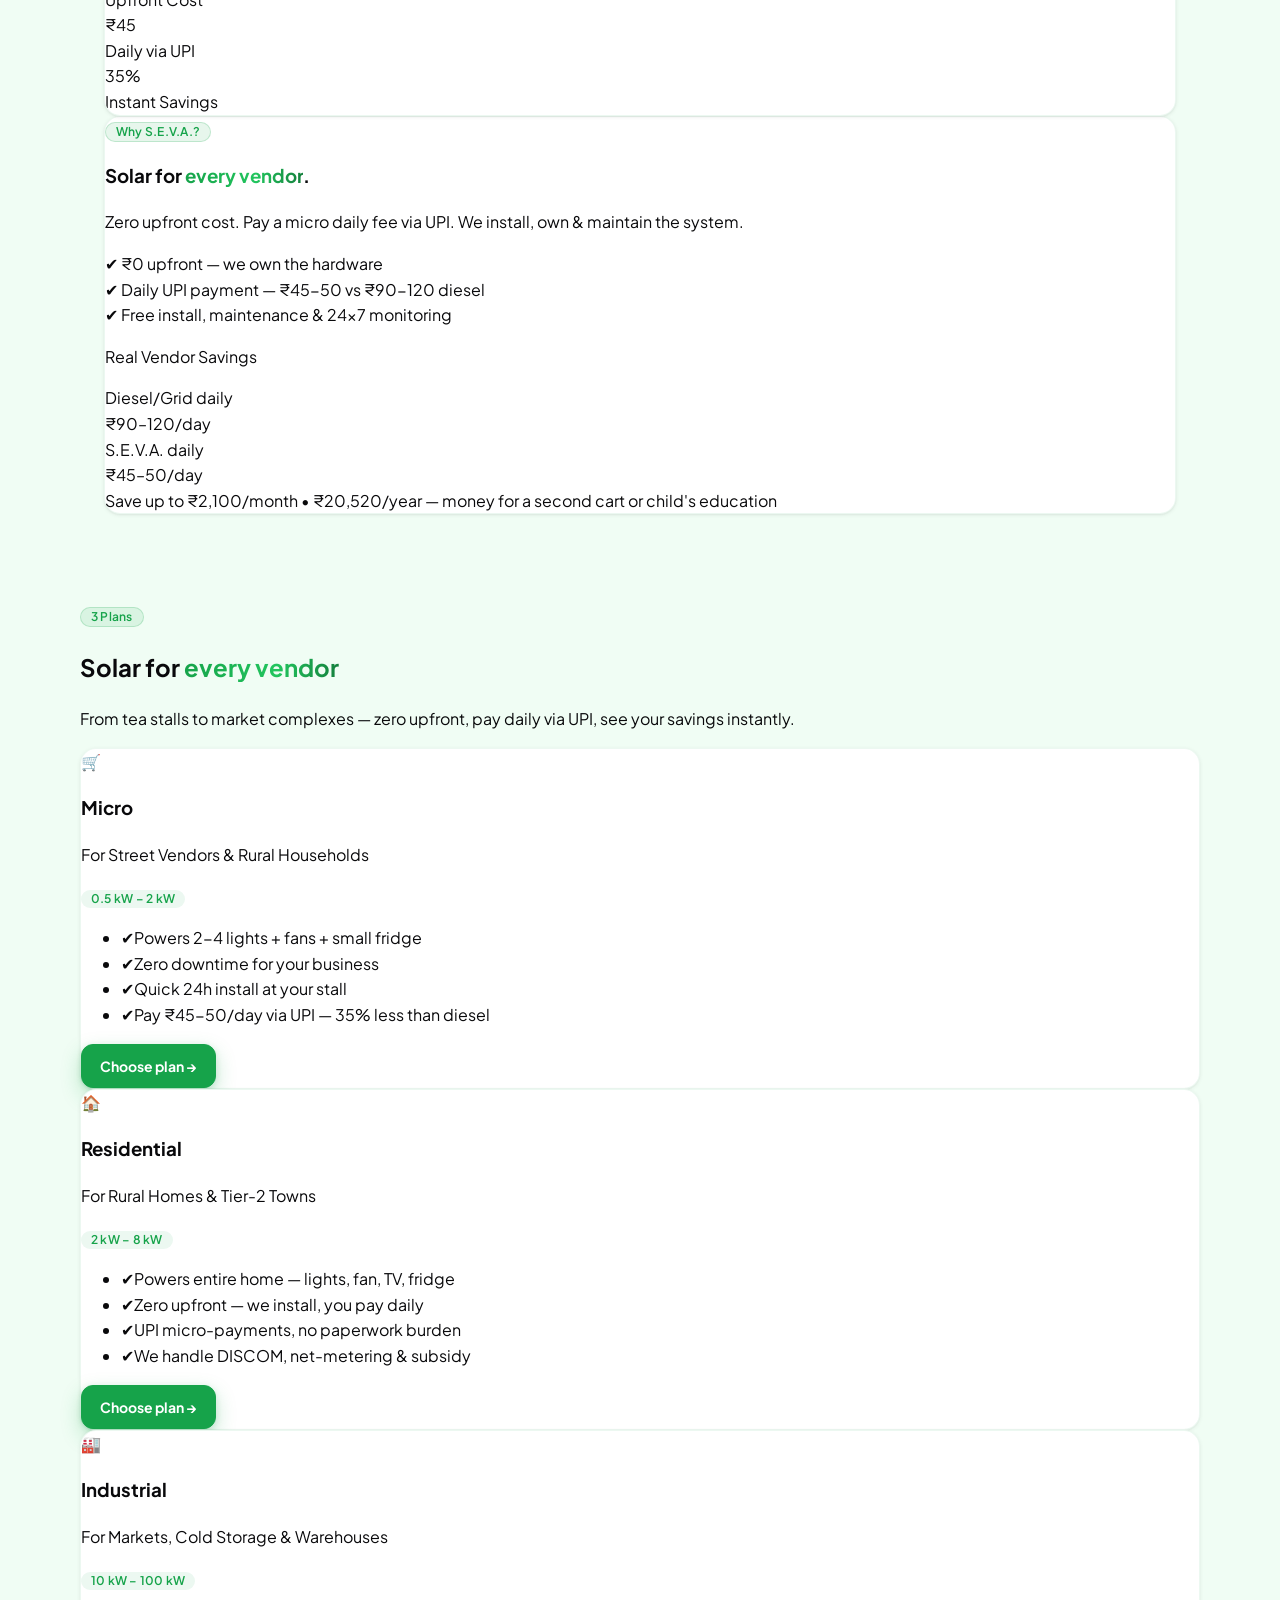
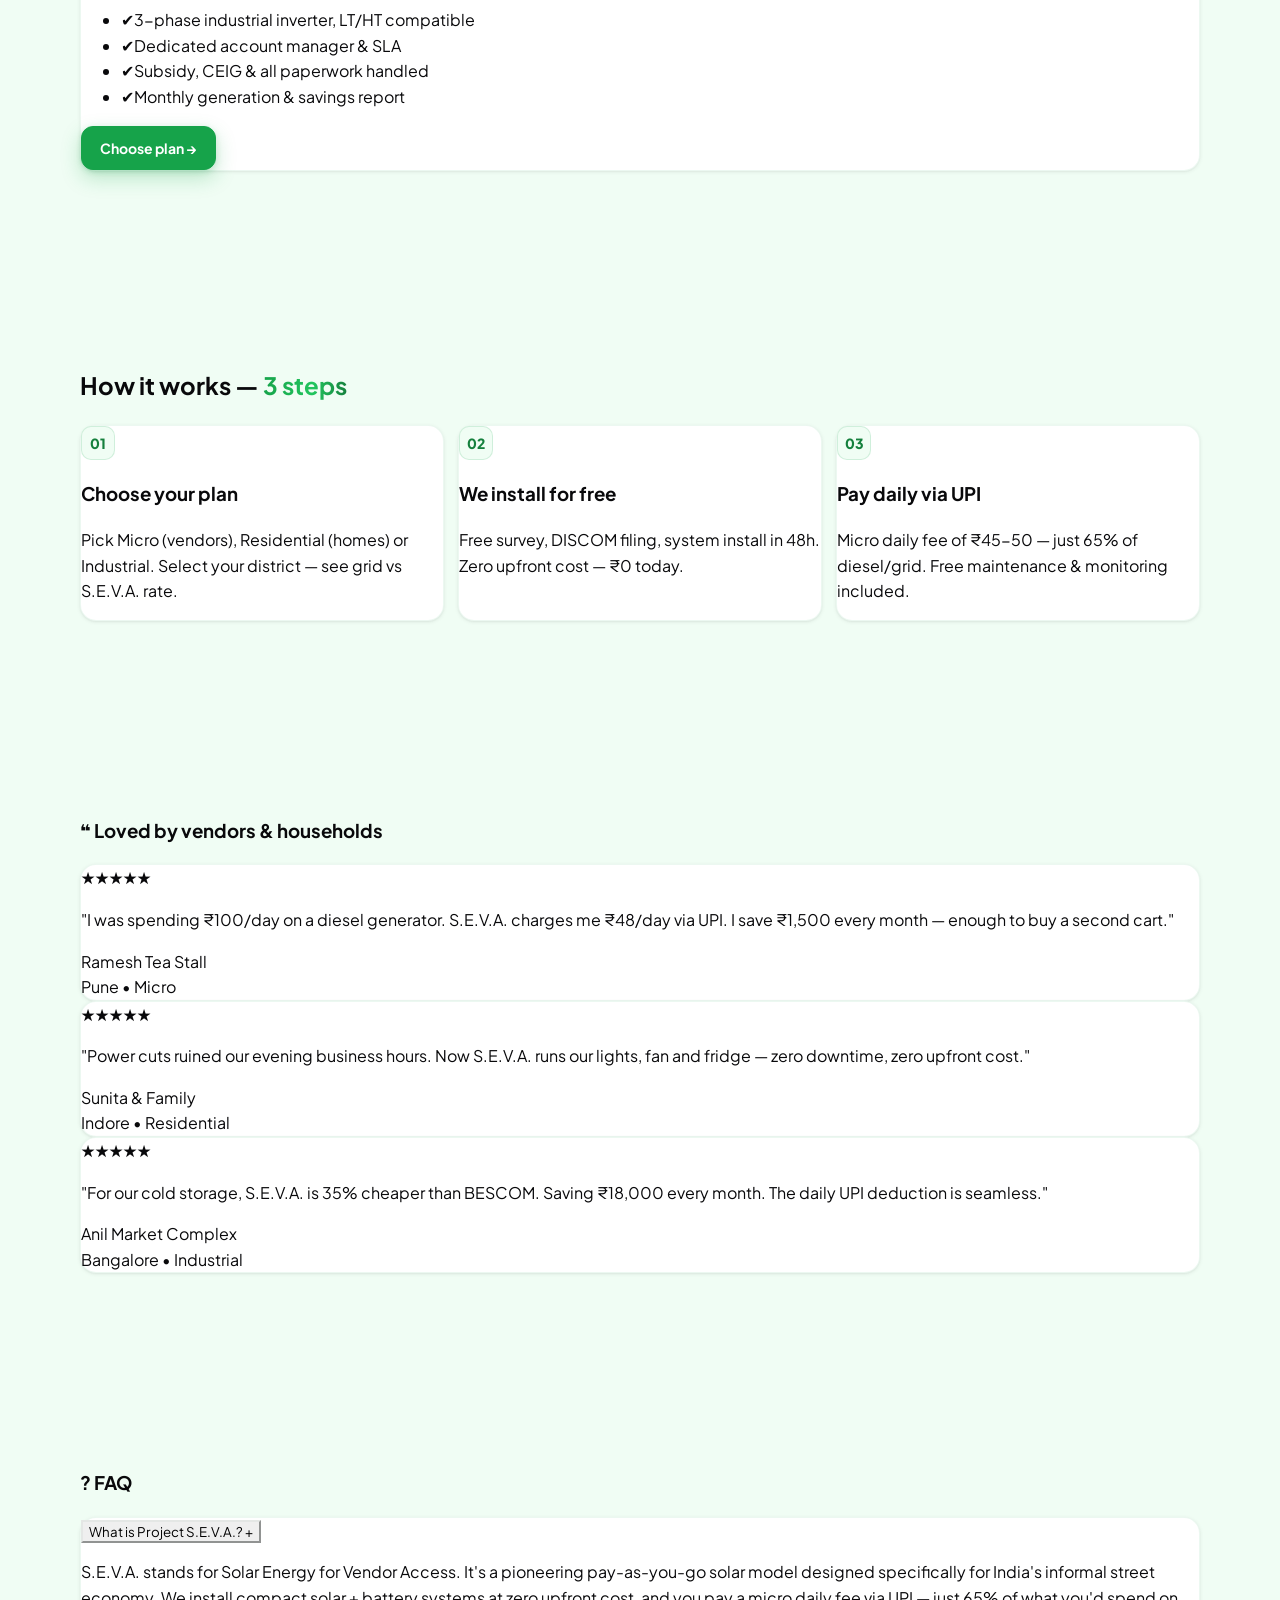
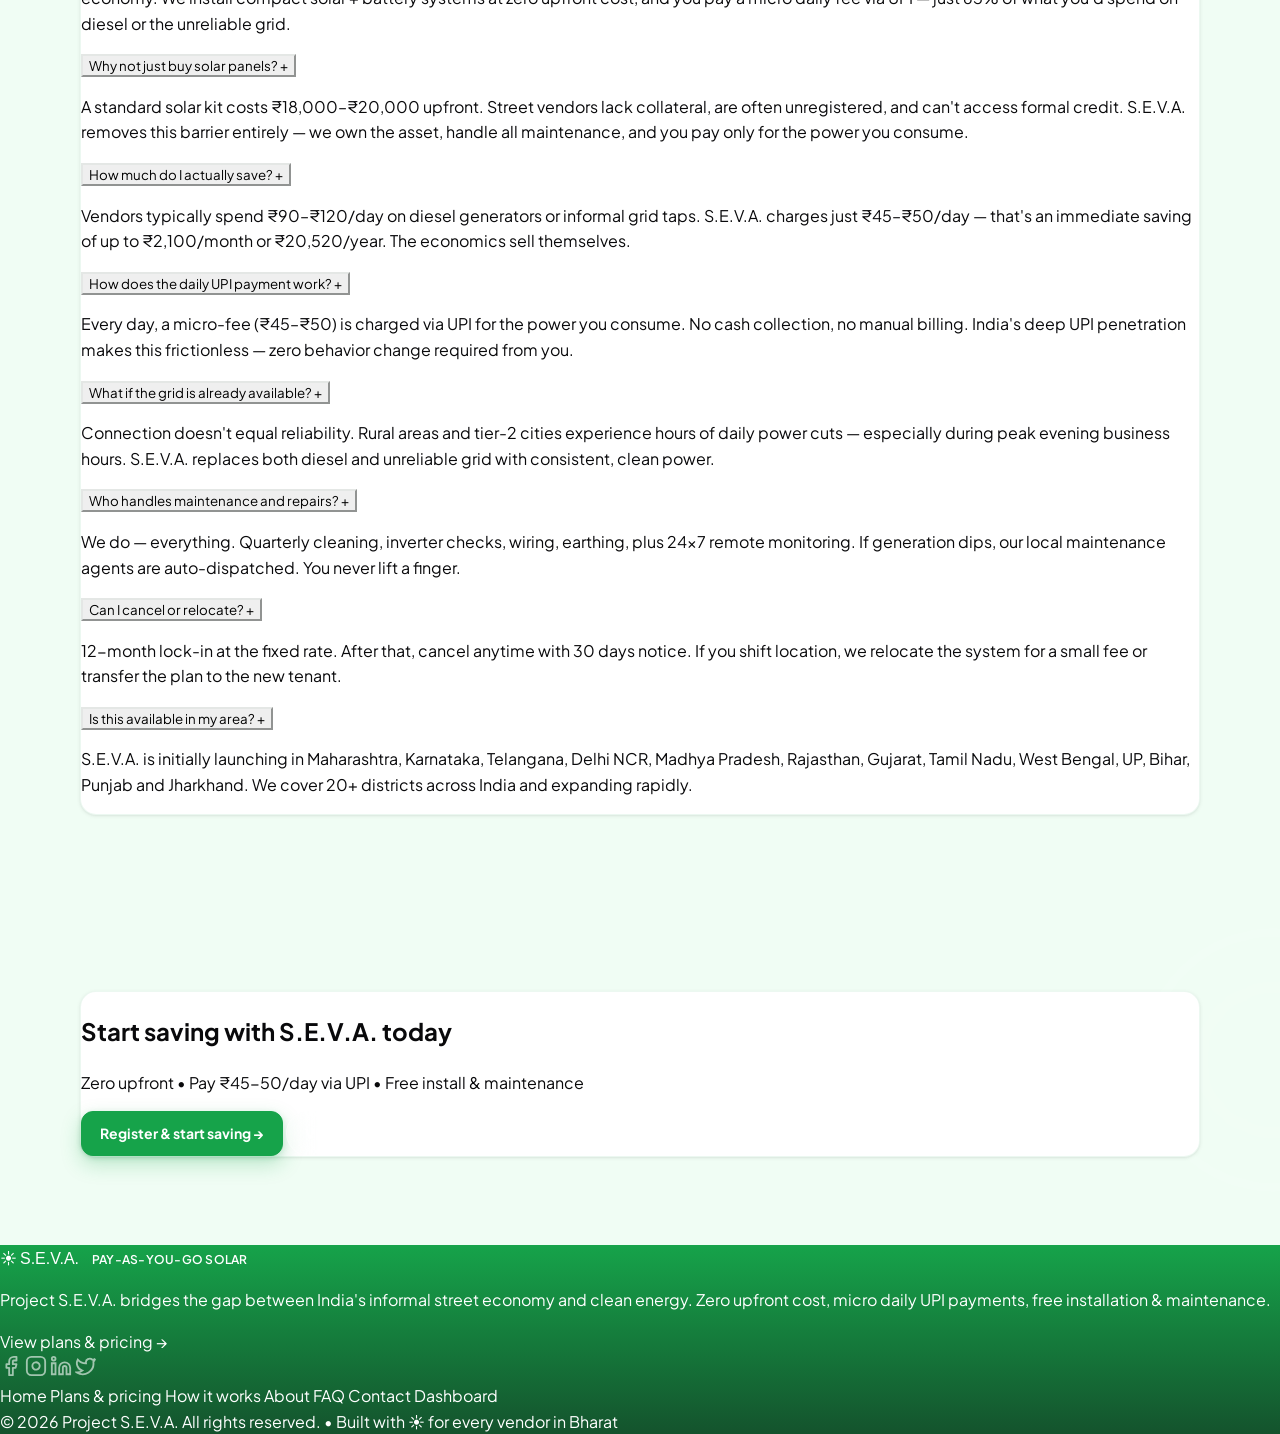
==== commit b92aa6a1: "Rebrand to Project S.E.V.A. — Solar Energy for Vendor Access Update all user-facing content from Sol" ====
--- a/index.html
+++ b/index.html
@@ -3,8 +3,8 @@
 <head>
   <meta charset="utf-8" />
   <meta name="viewport" content="width=device-width, initial-scale=1" />
-  <title>SolarSaathi — Solar on Rent at 65% of Grid Rate</title>
-  <meta name="description" content="Rent rooftop solar at 65% of your grid rate. 3 plans: Micro, Residential, Industrial. Free installation, 24×7 monitoring, maintenance included." />
+  <title>Project S.E.V.A. — Solar Energy for Vendor Access</title>
+  <meta name="description" content="Project S.E.V.A. — a pioneering pay-as-you-go solar model for India's street vendors and rural households. Zero upfront cost, pay a micro daily fee via UPI at 65% of grid rate. Free installation, maintenance included." />
   <meta name="theme-color" content="#16a34a" />
   <link rel="icon" href="data:image/svg+xml,<svg xmlns='http://www.w3.org/2000/svg' viewBox='0 0 100 100'><text y='0.9em' font-size='90'>☀️</text></svg>" />
   <script src="https://cdn.tailwindcss.com"></script>
@@ -40,8 +40,8 @@
       <nav class="floating-nav" aria-label="Primary">
         <a href="#/" class="flex items-center gap-1.5 shrink-0 min-w-0">
           <span class="grid place-items-center w-8 h-8 rounded-xl bg-gradient-to-br from-green-600 to-emerald-500 text-white shadow-md text-[15px]">☀️</span>
-          <span class="font-zentry font-black uppercase tracking-wider text-[16px] md:text-[18px] text-zinc-900 truncate">Solar<span class="text-green-600">Saathi</span></span>
-          <span class="hidden sm:inline-flex badge badge-pink ml-1.5">65% OF GRID</span>
+          <span class="font-zentry font-black uppercase tracking-wider text-[16px] md:text-[18px] text-zinc-900 truncate">S.E.<span class="text-green-600">V.A.</span></span>
+          <span class="hidden sm:inline-flex badge badge-pink ml-1.5">SOLAR FOR ALL</span>
         </a>
 
         <div class="hidden lg:flex items-center gap-1">
@@ -72,7 +72,7 @@
   <div id="mobileOverlay" class="mobile-overlay"></div>
   <aside id="mobileDrawer" class="mobile-drawer">
     <div class="p-4 flex items-center justify-between border-b border-green-100">
-      <span class="font-zentry font-black uppercase tracking-wider">SolarSaathi</span>
+      <span class="font-zentry font-black uppercase tracking-wider">S.E.V.A.</span>
       <button id="menuClose" class="w-9 h-9 grid place-items-center rounded-xl bg-zinc-900 text-white">✕</button>
     </div>
     <div class="p-4 space-y-1">
@@ -87,7 +87,7 @@
       <a href="#/admin" class="mobile-link flex items-center gap-3 p-3 rounded-xl hover:bg-green-50"> <span class="w-9 h-9 grid place-items-center rounded-lg bg-zinc-800 text-white">⚙</span> Admin</a>
       <div class="border-t border-green-100 my-3"></div>
       <a href="#/plans" class="block btn-primary btn-ripple w-full justify-center rounded-full">Choose your plan</a>
-      <p class="text-xs text-zinc-500 text-center mt-3">65% of grid rate • Free install • Maintenance included</p>
+      <p class="text-xs text-zinc-500 text-center mt-3">Zero upfront • Pay via UPI • Free maintenance</p>
     </div>
   </aside>
 
@@ -138,11 +138,11 @@
         </div>
         <div style="display:flex;flex-direction:column;gap:16px;padding-bottom:8px;">
           <p class="prisma-side-text" id="prismaDesc" style="opacity:0;transform:translateY(20px);transition:opacity 0.8s cubic-bezier(0.16,1,0.3,1) 0.5s,transform 0.8s cubic-bezier(0.16,1,0.3,1) 0.5s;">
-            India's #1 solar rental platform. Pay 65% of your grid rate. Zero upfront cost, free installation, maintenance included. 3 plans for everyone — from pani puri vendors to factories.
+            Project S.E.V.A. — Solar Energy for Vendor Access. A pioneering pay-as-you-go solar model bridging India's informal street economy and clean energy. Zero upfront cost, pay a micro daily fee via UPI.
           </p>
           <div id="prismaCta" style="opacity:0;transform:translateY(20px);transition:opacity 0.8s cubic-bezier(0.16,1,0.3,1) 0.7s,transform 0.8s cubic-bezier(0.16,1,0.3,1) 0.7s;">
             <a href="#/plans" class="prisma-cta quote-stagger">
-              Start saving
+              Join S.E.V.A.
               <span class="cta-circle">
                 <svg width="16" height="16" viewBox="0 0 24 24" fill="none" stroke="currentColor" stroke-width="2" stroke-linecap="round" stroke-linejoin="round"><path d="M5 12h14"/><path d="m12 5 7 7-7 7"/></svg>
               </span>
@@ -188,7 +188,7 @@
   <!-- Loading screen -->
   <div class="loading-screen" id="loadingScreen">
     <div class="loading-beacon"><canvas id="beaconCanvas" width="240" height="240"></canvas></div>
-    <div class="loading-text">SolarSaathi</div>
+    <div class="loading-text">S.E.V.A.</div>
     <div class="loading-bar"><div class="loading-bar-fill"></div></div>
   </div>
 
@@ -206,12 +206,12 @@
     <div class="max-w-7xl mx-auto px-6 py-10 flex flex-col items-center text-center">
       <div class="flex items-center gap-3 mb-3">
         <span class="w-10 h-10 rounded-xl bg-white text-green-700 grid place-items-center font-black">☀️</span>
-        <span class="font-zentry font-black uppercase tracking-wider text-lg">SolarSaathi</span>
-        <span class="badge bg-white/15 text-white border border-white/30 text-[10px]">65% OF GRID RATE</span>
+        <span class="font-zentry font-black uppercase tracking-wider text-lg">S.E.V.A.</span>
+        <span class="badge bg-white/15 text-white border border-white/30 text-[10px]">PAY-AS-YOU-GO SOLAR</span>
       </div>
       <p class="max-w-xl text-sm leading-relaxed text-white/80 mb-4">
-        Empowering India with affordable solar — at 65% of your grid rate.
-        3 plans: Micro, Residential, Industrial. Free installation, insurance & maintenance.
+        Project S.E.V.A. bridges the gap between India's informal street economy and clean energy.
+        Zero upfront cost, micro daily UPI payments, free installation & maintenance.
       </p>
       <a href="#/plans" class="inline-block px-6 py-2 rounded-full border border-white/30 text-white/90 text-sm font-medium hover:bg-white/10 transition-colors mb-6">View plans & pricing →</a>
       <div class="flex items-center gap-4 mb-2">
@@ -240,9 +240,9 @@
     </div>
     <div class="border-t border-white/20">
       <div class="max-w-7xl mx-auto px-6 py-3 text-center text-sm text-white/70 flex flex-wrap items-center justify-center gap-2">
-        <span>© 2026 SolarSaathi Pvt Ltd. All rights reserved.</span>
+        <span>© 2026 Project S.E.V.A. All rights reserved.</span>
         <span class="hidden sm:inline">•</span>
-        <span>Built with ☀️ for a greener Bharat</span>
+        <span>Built with ☀️ for every vendor in Bharat</span>
       </div>
     </div>
   </footer>
--- a/styles.css
+++ b/styles.css
@@ -1,4 +1,4 @@
-/* SolarSaathi — OP-CS_CONNECT design system port (exact styles) */
+/* Project S.E.V.A. — Solar Energy for Vendor Access (OP-CS_CONNECT design system port) */
 @import url("https://fonts.cdnfonts.com/css/general-sans");
 @import url('https://fonts.googleapis.com/css2?family=Inter:wght@300;400;500;600;700;800;900&family=JetBrains+Mono:wght@400;500;600;700&family=Bungee&family=Plus+Jakarta+Sans:wght@400;500;600;700;800&display=swap');
 
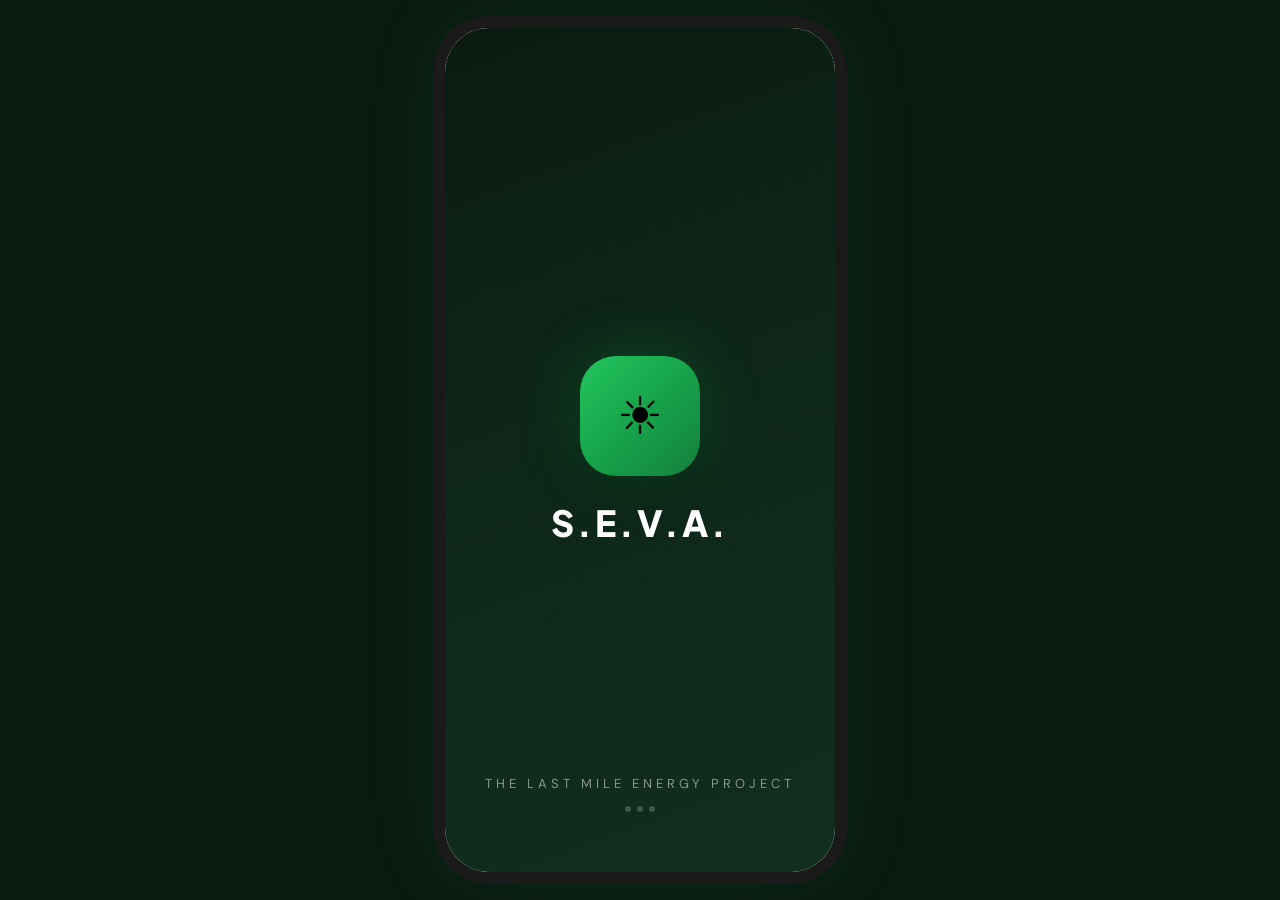
==== commit 98a77559: "Build S.E.V.A. pitch deck prototype app Premium mobile-first UI with phone frame wrapper, splash scr" ====
--- a/index.html
+++ b/index.html
@@ -2,251 +2,318 @@
 <html lang="en">
 <head>
   <meta charset="utf-8" />
-  <meta name="viewport" content="width=device-width, initial-scale=1" />
-  <title>Project S.E.V.A. — Solar Energy for Vendor Access</title>
-  <meta name="description" content="Project S.E.V.A. — a pioneering pay-as-you-go solar model for India's street vendors and rural households. Zero upfront cost, pay a micro daily fee via UPI at 65% of grid rate. Free installation, maintenance included." />
-  <meta name="theme-color" content="#16a34a" />
+  <meta name="viewport" content="width=device-width, initial-scale=1, maximum-scale=1, user-scalable=no" />
+  <title>S.E.V.A. — Solar Energy for Vendor Access</title>
+  <meta name="description" content="The Last Mile Energy Project. Pay-as-you-go solar for India's street vendors." />
+  <meta name="theme-color" content="#0a1a10" />
   <link rel="icon" href="data:image/svg+xml,<svg xmlns='http://www.w3.org/2000/svg' viewBox='0 0 100 100'><text y='0.9em' font-size='90'>☀️</text></svg>" />
-  <script src="https://cdn.tailwindcss.com"></script>
-  <script>
-    tailwind.config = {
-      theme: {
-        extend: {
-          fontFamily: {
-            sans: ['Plus Jakarta Sans','Inter','system-ui','sans-serif'],
-            zentry: ['zentry','sans-serif'],
-            general: ['general','General Sans','sans-serif'],
-          },
-          colors: {
-            border:"hsl(var(--border))",
-            input:"hsl(var(--input))",
-            ring:"hsl(var(--ring))",
-            background:"hsl(var(--background))",
-            foreground:"hsl(var(--foreground))",
-            primary:{ DEFAULT:"hsl(var(--primary))", foreground:"hsl(var(--primary-foreground))"},
-            green:{50:'#f0fdf4',100:'#dcfce7',200:'#bbf7d0',300:'#86efac',400:'#22c55e',500:'#16a34a',600:'#15803d'}
-          },
-          borderRadius:{ lg:"var(--radius)", md:"calc(var(--radius) - 2px)", sm:"calc(var(--radius) - 4px)"}
-        }
-      }
-    }
-  </script>
   <link rel="stylesheet" href="styles.css" />
 </head>
 <body>
-  <!-- floating glass navbar -->
-  <div class="floating-nav-wrap">
-    <div class="floating-nav-inner">
-      <nav class="floating-nav" aria-label="Primary">
-        <a href="#/" class="flex items-center gap-1.5 shrink-0 min-w-0">
-          <span class="grid place-items-center w-8 h-8 rounded-xl bg-gradient-to-br from-green-600 to-emerald-500 text-white shadow-md text-[15px]">☀️</span>
-          <span class="font-zentry font-black uppercase tracking-wider text-[16px] md:text-[18px] text-zinc-900 truncate">S.E.<span class="text-green-600">V.A.</span></span>
-          <span class="hidden sm:inline-flex badge badge-pink ml-1.5">SOLAR FOR ALL</span>
-        </a>
-
-        <div class="hidden lg:flex items-center gap-1">
-          <div class="nav-group">
-            <a href="#/" class="nav-link" data-nav="home">Home</a>
-            <a href="#/plans" class="nav-link" data-nav="plans">Plans</a>
-            <a href="#/how" class="nav-link" data-nav="how">How it Works</a>
-            <a href="#/about" class="nav-link" data-nav="about">About</a>
-            <a href="#/faq" class="nav-link" data-nav="faq">FAQ</a>
-            <a href="#/contact" class="nav-link" data-nav="contact">Contact</a>
+  <div class="phone-frame" id="app">
+    <div class="screen-container">
+
+      <!-- SPLASH -->
+      <div class="screen splash-screen active" id="splash">
+        <div class="splash-logo">☀️</div>
+        <div class="splash-title">S.E.V.A.</div>
+        <div class="splash-subtitle">The Last Mile Energy Project</div>
+        <div class="splash-dots">
+          <div class="splash-dot"></div>
+          <div class="splash-dot"></div>
+          <div class="splash-dot"></div>
+        </div>
+      </div>
+
+      <!-- PHONE LOGIN -->
+      <div class="screen login-screen" id="loginScreen">
+        <div class="login-header">
+          <div style="width:48px;height:48px;border-radius:14px;background:rgba(255,255,255,0.2);display:flex;align-items:center;justify-content:center;font-size:24px;">☀️</div>
+          <h1>Welcome to S.E.V.A.</h1>
+          <p>Enter your mobile number to get started</p>
+        </div>
+        <div class="login-body">
+          <label>Mobile Number</label>
+          <div class="phone-input-wrap">
+            <span class="phone-prefix">+91</span>
+            <input class="phone-input" id="phoneInput" type="tel" maxlength="10" placeholder="98765 43210" inputmode="numeric" />
           </div>
-          <div id="authNav" class="hidden lg:flex items-center gap-2 ml-2">
-            <!-- filled by JS -->
+          <button class="btn-primary-app" id="getOtpBtn">Get OTP →</button>
+        </div>
+        <div class="login-footer">
+          By continuing, you agree to S.E.V.A.'s Terms of Service and Privacy Policy
+        </div>
+      </div>
+
+      <!-- OTP -->
+      <div class="screen otp-screen" id="otpScreen">
+        <div class="otp-header">
+          <div style="width:48px;height:48px;border-radius:14px;background:var(--green-50);display:flex;align-items:center;justify-content:center;font-size:24px;margin:0 auto;">📱</div>
+          <h2>Verify your number</h2>
+          <p id="otpPhoneLabel">Enter the 4-digit code sent to +91 98765 43210</p>
+        </div>
+        <div class="otp-inputs">
+          <input class="otp-box" type="tel" maxlength="1" inputmode="numeric" data-otp="0" />
+          <input class="otp-box" type="tel" maxlength="1" inputmode="numeric" data-otp="1" />
+          <input class="otp-box" type="tel" maxlength="1" inputmode="numeric" data-otp="2" />
+          <input class="otp-box" type="tel" maxlength="1" inputmode="numeric" data-otp="3" />
+        </div>
+        <div class="otp-resend">
+          <span>Didn't receive? </span><a href="#" id="resendOtp">Resend OTP</a>
+        </div>
+        <div class="otp-verify-wrap">
+          <button class="btn-primary-app" id="verifyOtpBtn">Verify & Login →</button>
+        </div>
+      </div>
+
+      <!-- APP SHELL (sidebar + main) -->
+      <div class="screen" id="appShell" style="overflow:hidden;">
+        <div class="app-shell">
+          <!-- Top Bar -->
+          <div class="top-bar">
+            <button class="hamburger" id="hamburgerBtn">
+              <span></span><span></span><span></span>
+            </button>
+            <div class="top-bar-title" id="topBarTitle">Dashboard</div>
+            <div class="top-bar-spacer"></div>
           </div>
-        </div>
-
-        <div class="flex items-center gap-2 lg:hidden">
-          <a href="#/plans" class="btn-primary rounded-full px-4 py-1.5 text-xs">View Plans</a>
-          <button id="menuBtn" aria-label="Open menu" class="w-9 h-9 grid place-items-center rounded-xl bg-white/70 border border-white/40">
-            <svg width="18" height="18" viewBox="0 0 24 24" fill="none" stroke="currentColor" stroke-width="2"><path d="M4 6h16M4 12h16M4 18h16"/></svg>
-          </button>
-        </div>
-      </nav>
+
+          <!-- Sidebar Overlay -->
+          <div class="sidebar-overlay" id="sidebarOverlay">
+            <div class="sidebar" id="sidebar">
+              <div class="sidebar-profile">
+                <div class="avatar">🧑‍🍳</div>
+                <h3>Raju Bhai</h3>
+                <p>Tea Stall • Pune, Maharashtra</p>
+              </div>
+              <nav class="sidebar-nav">
+                <button class="sidebar-item active" data-pane="dashboard">
+                  <span class="icon green">🏠</span> Dashboard
+                </button>
+                <button class="sidebar-item" data-pane="health">
+                  <span class="icon blue">⚡</span> System Health
+                </button>
+                <button class="sidebar-item" data-pane="payments">
+                  <span class="icon amber">💳</span> Payments & UPI
+                </button>
+                <button class="sidebar-item" data-pane="savings">
+                  <span class="icon green">📊</span> My Savings
+                </button>
+                <button class="sidebar-item" data-pane="contact">
+                  <span class="icon red">🛠️</span> Contact Agent
+                </button>
+              </nav>
+              <div class="sidebar-footer">
+                S.E.V.A. v1.0 • Solar Energy for Vendor Access<br/>
+                © 2026 Project S.E.V.A.
+              </div>
+            </div>
+          </div>
+
+          <!-- Content -->
+          <div class="app-content" id="appContent">
+            <div class="toast-app" id="toastApp"></div>
+
+            <!-- Dashboard Pane -->
+            <div class="pane active" id="pane-dashboard">
+              <div class="dash-greeting">Hello, Raju Bhai 👋</div>
+              <div class="dash-subtitle">Tea Stall • Pune, Maharashtra</div>
+
+              <div class="battery-wrap">
+                <div class="battery-circle">
+                  <svg class="battery-svg" viewBox="0 0 180 180">
+                    <defs>
+                      <linearGradient id="batteryGrad" x1="0%" y1="0%" x2="100%" y2="0%">
+                        <stop offset="0%" stop-color="#22c55e"/>
+                        <stop offset="100%" stop-color="#16a34a"/>
+                      </linearGradient>
+                    </defs>
+                    <circle class="battery-track" cx="90" cy="90" r="85"/>
+                    <circle class="battery-fill" cx="90" cy="90" r="85" id="batteryFill"/>
+                  </svg>
+                  <div class="battery-center">
+                    <div class="battery-percent" id="batteryPercent">88%</div>
+                    <div class="battery-label">Battery</div>
+                    <div class="battery-hours">6.5 hours remaining</div>
+                  </div>
+                </div>
+              </div>
+
+              <div class="payment-card">
+                <div class="payment-card-header">
+                  <div>
+                    <div style="font-size:12px;opacity:0.8;">Today's Power</div>
+                    <div class="payment-amount">₹45</div>
+                  </div>
+                  <div class="payment-status">
+                    <span class="dot"></span> Unpaid
+                  </div>
+                </div>
+                <div class="payment-due">Due by 6:00 PM today</div>
+                <button class="btn-upi" id="payNowBtn">
+                  PAY NOW VIA UPI
+                  <div class="upi-logos">
+                    <span class="upi-logo">GPay</span>
+                    <span class="upi-logo">PPay</span>
+                    <span class="upi-logo">Paytm</span>
+                  </div>
+                </button>
+              </div>
+
+              <div class="weather-card">
+                <div class="weather-icon">☀️</div>
+                <div class="weather-text">
+                  <h4>Clear skies today</h4>
+                  <p>Optimal charging expected • 7.2 kWh generation forecast</p>
+                </div>
+              </div>
+            </div>
+
+            <!-- System Health Pane -->
+            <div class="pane" id="pane-health">
+              <div class="pane-title">System Health</div>
+              <div class="pane-subtitle">Real-time monitoring of your S.E.V.A. solar system</div>
+              <div style="margin-bottom:16px;">
+                <span class="status-badge online"><span class="pulse"></span> System Online</span>
+              </div>
+              <div class="health-grid">
+                <div class="health-card">
+                  <div class="icon">⚡</div>
+                  <div class="value">2.1</div>
+                  <div class="unit">kW Output</div>
+                </div>
+                <div class="health-card">
+                  <div class="icon">🔋</div>
+                  <div class="value">88%</div>
+                  <div class="unit">Battery</div>
+                </div>
+                <div class="health-card">
+                  <div class="icon">🌡️</div>
+                  <div class="value">34°</div>
+                  <div class="unit">Panel Temp</div>
+                </div>
+                <div class="health-card">
+                  <div class="icon">📊</div>
+                  <div class="value">92%</div>
+                  <div class="unit">Efficiency</div>
+                </div>
+                <div class="health-card full-width">
+                  <div style="display:flex;justify-content:space-between;align-items:center;">
+                    <div>
+                      <div style="font-weight:700;font-size:14px;color:var(--text);">Today's Generation</div>
+                      <div style="font-size:12px;color:var(--text-muted);">5.8 kWh of 7.2 kWh forecast</div>
+                    </div>
+                    <div style="font-family:'Plus Jakarta Sans';font-weight:800;font-size:20px;color:var(--green-700);">81%</div>
+                  </div>
+                  <div class="health-bar"><div class="health-bar-fill" style="width:81%;"></div></div>
+                </div>
+                <div class="health-card full-width">
+                  <div style="display:flex;justify-content:space-between;align-items:center;">
+                    <div>
+                      <div style="font-weight:700;font-size:14px;color:var(--text);">Panel Health</div>
+                      <div style="font-size:12px;color:var(--text-muted);">All panels operating normally</div>
+                    </div>
+                    <div style="font-family:'Plus Jakarta Sans';font-weight:800;font-size:20px;color:var(--green-700);">100%</div>
+                  </div>
+                  <div class="health-bar"><div class="health-bar-fill" style="width:100%;"></div></div>
+                </div>
+              </div>
+            </div>
+
+            <!-- Payments Pane -->
+            <div class="pane" id="pane-payments">
+              <div class="pane-title">Payment History</div>
+              <div class="pane-subtitle">Your daily micro-payments via UPI</div>
+              <div id="paymentList"></div>
+            </div>
+
+            <!-- Savings Pane -->
+            <div class="pane" id="pane-savings">
+              <div class="pane-title">My Savings</div>
+              <div class="pane-subtitle">Your financial freedom journey</div>
+              <div class="savings-big-number">
+                <div class="label">Total Saved with S.E.V.A.</div>
+                <div class="amount" id="savingsTotal">₹1,240</div>
+                <div class="sub">This month • ₹45/day vs ₹90/day diesel</div>
+              </div>
+              <div class="savings-chart">
+                <div class="chart-title">Monthly Cost Comparison</div>
+                <div class="chart-bars">
+                  <div class="chart-bar-row">
+                    <div class="chart-bar-label"><span class="diesel">Diesel/Grid</span><span class="diesel">₹2,700/mo</span></div>
+                    <div class="chart-bar-track"><div class="chart-bar-fill diesel" data-width="100"></div></div>
+                  </div>
+                  <div class="chart-bar-row">
+                    <div class="chart-bar-label"><span class="seva">S.E.V.A.</span><span class="seva">₹1,350/mo</span></div>
+                    <div class="chart-bar-track"><div class="chart-bar-fill seva" data-width="50"></div></div>
+                  </div>
+                </div>
+              </div>
+              <div class="savings-chart" style="margin-top:12px;">
+                <div class="chart-title">12-Month Savings</div>
+                <div class="chart-bars">
+                  <div class="chart-bar-row">
+                    <div class="chart-bar-label"><span style="color:var(--text);">Month 1</span><span class="seva">₹1,240 saved</span></div>
+                    <div class="chart-bar-track"><div class="chart-bar-fill seva" data-width="12"></div></div>
+                  </div>
+                  <div class="chart-bar-row">
+                    <div class="chart-bar-label"><span style="color:var(--text);">Month 6</span><span class="seva">₹7,440 saved</span></div>
+                    <div class="chart-bar-track"><div class="chart-bar-fill seva" data-width="36"></div></div>
+                  </div>
+                  <div class="chart-bar-row">
+                    <div class="chart-bar-label"><span style="color:var(--text);">Month 12</span><span class="seva">₹20,520 saved</span></div>
+                    <div class="chart-bar-track"><div class="chart-bar-fill seva" data-width="100"></div></div>
+                  </div>
+                </div>
+              </div>
+              <div class="savings-insight">
+                <div class="emoji">🎉</div>
+                <p>You have saved enough this month to buy <strong>15kg of flour</strong> for your business. Keep going!</p>
+              </div>
+            </div>
+
+            <!-- Contact Agent Pane -->
+            <div class="pane" id="pane-contact">
+              <div class="pane-title">Need Help?</div>
+              <div class="pane-subtitle">Your local S.E.V.A. maintenance agent is always nearby</div>
+              <div class="agent-card">
+                <div class="agent-avatar">👨‍🔧</div>
+                <div class="agent-name">Suresh Kumar</div>
+                <div class="agent-distance">📍 1.2 km away</div>
+                <div class="agent-speciality">Solar System Technician • 4.9★ rating</div>
+              </div>
+              <div class="contact-buttons">
+                <button class="btn-call" id="callAgentBtn">
+                  📞 Call Suresh
+                </button>
+                <button class="btn-report" id="reportIssueBtn">
+                  🚨 Report System Issue
+                </button>
+              </div>
+              <div style="margin-top:20px;">
+                <div class="weather-card">
+                  <div class="weather-icon">🕐</div>
+                  <div class="weather-text">
+                    <h4>Agent Availability</h4>
+                    <p>Available 8 AM – 8 PM • Avg response: 25 minutes</p>
+                  </div>
+                </div>
+                <div class="weather-card" style="margin-top:10px;">
+                  <div class="weather-icon">🛡️</div>
+                  <div class="weather-text">
+                    <h4>Warranty Active</h4>
+                    <p>Your 25-year panel warranty is active. All maintenance covered by S.E.V.A.</p>
+                  </div>
+                </div>
+              </div>
+            </div>
+
+          </div>
+        </div>
+      </div>
+
     </div>
   </div>
-
-  <!-- mobile drawer -->
-  <div id="mobileOverlay" class="mobile-overlay"></div>
-  <aside id="mobileDrawer" class="mobile-drawer">
-    <div class="p-4 flex items-center justify-between border-b border-green-100">
-      <span class="font-zentry font-black uppercase tracking-wider">S.E.V.A.</span>
-      <button id="menuClose" class="w-9 h-9 grid place-items-center rounded-xl bg-zinc-900 text-white">✕</button>
-    </div>
-    <div class="p-4 space-y-1">
-      <a href="#/" class="mobile-link flex items-center gap-3 p-3 rounded-xl hover:bg-green-50"> <span class="w-9 h-9 grid place-items-center rounded-lg bg-green-600 text-white">⌂</span> Home</a>
-      <a href="#/plans" class="mobile-link flex items-center gap-3 p-3 rounded-xl hover:bg-green-50"> <span class="w-9 h-9 grid place-items-center rounded-lg bg-emerald-500 text-white">⚡</span> Plans & Pricing</a>
-      <a href="#/how" class="mobile-link flex items-center gap-3 p-3 rounded-xl hover:bg-green-50"> <span class="w-9 h-9 grid place-items-center rounded-lg bg-violet-500 text-white">◈</span> How it Works</a>
-      <a href="#/about" class="mobile-link flex items-center gap-3 p-3 rounded-xl hover:bg-green-50"> <span class="w-9 h-9 grid place-items-center rounded-lg bg-blue-500 text-white">◎</span> About Us</a>
-      <a href="#/faq" class="mobile-link flex items-center gap-3 p-3 rounded-xl hover:bg-green-50"> <span class="w-9 h-9 grid place-items-center rounded-lg bg-amber-500 text-white">?</span> FAQ</a>
-      <a href="#/contact" class="mobile-link flex items-center gap-3 p-3 rounded-xl hover:bg-green-50"> <span class="w-9 h-9 grid place-items-center rounded-lg bg-teal-500 text-white">✉</span> Contact</a>
-      <div class="border-t border-green-100 my-3"></div>
-      <a href="#/dashboard" class="mobile-link flex items-center gap-3 p-3 rounded-xl hover:bg-green-50"> <span class="w-9 h-9 grid place-items-center rounded-lg bg-emerald-600 text-white">◉</span> Dashboard</a>
-      <a href="#/admin" class="mobile-link flex items-center gap-3 p-3 rounded-xl hover:bg-green-50"> <span class="w-9 h-9 grid place-items-center rounded-lg bg-zinc-800 text-white">⚙</span> Admin</a>
-      <div class="border-t border-green-100 my-3"></div>
-      <a href="#/plans" class="block btn-primary btn-ripple w-full justify-center rounded-full">Choose your plan</a>
-      <p class="text-xs text-zinc-500 text-center mt-3">Zero upfront • Pay via UPI • Free maintenance</p>
-    </div>
-  </aside>
-
-  <!-- PRISMA-STYLE HERO — visible only on home -->
-  <section class="prisma-hero" id="home">
-    <!-- Background video -->
-    <video
-      class="hero-video-prisma"
-      autoplay muted loop playsinline preload="metadata"
-      poster="https://images.unsplash.com/photo-1509391366360-2e959784a276?w=1920&q=80&auto=format&fit=crop"
-      src="https://cdn.pixabay.com/video/2019/08/12/26102-353389085_large.mp4">
-    </video>
-
-    <!-- Fallback image -->
-    <div class="absolute inset-0" style="background: url('https://images.unsplash.com/photo-1509391366360-2e959784a276?w=1920&q=80&auto=format&fit=crop') center/cover no-repeat; z-index: 0;"></div>
-
-    <!-- Noise overlay -->
-    <div class="noise-overlay"></div>
-
-    <!-- Gradient overlay -->
-    <div class="gradient-overlay"></div>
-
-    <!-- Dot pattern overlay -->
-    <div class="dot-pattern-overlay" id="heroDotPattern"></div>
-
-    <!-- Glow orbs -->
-    <div class="glow-orb" style="width:400px;height:400px;background:#16a34a;top:10%;left:-5%;animation-delay:0s;z-index:2;"></div>
-    <div class="glow-orb" style="width:300px;height:300px;background:#22c55e;bottom:10%;right:-5%;animation-delay:2s;z-index:2;"></div>
-
-    <!-- Top navigation bar (Prisma style) -->
-    <div class="prisma-nav">
-      <div class="prisma-nav-inner">
-        <a href="#/plans">Plans</a>
-        <a href="#/how">How it Works</a>
-        <a href="#/about">About</a>
-        <a href="#/faq">FAQ</a>
-        <a href="#/contact">Contact</a>
-      </div>
-    </div>
-
-    <!-- Hero content at bottom -->
-    <div class="prisma-hero-content">
-      <div style="display:grid;grid-template-columns:1fr;gap:16px;align-items:end;">
-        <div>
-          <h1 class="prisma-huge-text" id="prismaTitle">
-            <!-- words filled by JS -->
-          </h1>
-        </div>
-        <div style="display:flex;flex-direction:column;gap:16px;padding-bottom:8px;">
-          <p class="prisma-side-text" id="prismaDesc" style="opacity:0;transform:translateY(20px);transition:opacity 0.8s cubic-bezier(0.16,1,0.3,1) 0.5s,transform 0.8s cubic-bezier(0.16,1,0.3,1) 0.5s;">
-            Project S.E.V.A. — Solar Energy for Vendor Access. A pioneering pay-as-you-go solar model bridging India's informal street economy and clean energy. Zero upfront cost, pay a micro daily fee via UPI.
-          </p>
-          <div id="prismaCta" style="opacity:0;transform:translateY(20px);transition:opacity 0.8s cubic-bezier(0.16,1,0.3,1) 0.7s,transform 0.8s cubic-bezier(0.16,1,0.3,1) 0.7s;">
-            <a href="#/plans" class="prisma-cta quote-stagger">
-              Join S.E.V.A.
-              <span class="cta-circle">
-                <svg width="16" height="16" viewBox="0 0 24 24" fill="none" stroke="currentColor" stroke-width="2" stroke-linecap="round" stroke-linejoin="round"><path d="M5 12h14"/><path d="m12 5 7 7-7 7"/></svg>
-              </span>
-            </a>
-          </div>
-        </div>
-      </div>
-    </div>
-  </section>
-
-  <!-- PRISMA-STYLE QUOTE SECTION -->
-  <section class="wrap" id="prismaQuote" style="margin-top:-40px;position:relative;z-index:15;max-width:1400px;">
-    <div class="quote-section" style="background:#0a0a0a;">
-      <!-- Dot pattern background -->
-      <div class="dot-bg" id="quoteDotPattern"></div>
-      <!-- Corner dots -->
-      <div class="corner-dot tl"></div>
-      <div class="corner-dot tr"></div>
-      <div class="corner-dot bl"></div>
-      <div class="corner-dot br"></div>
-      <div class="quote-content">
-        <p class="quote-label quote-stagger">We believe</p>
-        <div class="quote-heading quote-stagger">
-          <div style="display:flex;gap:4px;flex-wrap:wrap;">
-            <span class="bold-word">"Solar should be</span>
-            <span class="thin-word">affordable for</span>
-          </div>
-          <div style="display:flex;gap:4px;flex-wrap:wrap;">
-            <span class="thin-word">everyone</span>
-            <span class="bold-word">because clean</span>
-            <span class="thin-word">energy is</span>
-          </div>
-          <div style="display:flex;gap:4px;flex-wrap:wrap;">
-            <span class="thin-word">a right,</span>
-            <span class="bold-word">not a</span>
-          </div>
-          <span class="bold-word">privilege..."</span>
-        </div>
-      </div>
-    </div>
-  </section>
-
-  <!-- Loading screen -->
-  <div class="loading-screen" id="loadingScreen">
-    <div class="loading-beacon"><canvas id="beaconCanvas" width="240" height="240"></canvas></div>
-    <div class="loading-text">S.E.V.A.</div>
-    <div class="loading-bar"><div class="loading-bar-fill"></div></div>
-  </div>
-
-  <!-- Scroll progress -->
-  <div class="scroll-progress" id="scrollProgress"></div>
-
-  <!-- app container — SPA view -->
-  <main id="view" class="min-h-[50vh] bg-[#f0fdf4] transition-opacity"></main>
-
-  <div id="modal-root"></div>
-  <div id="toast-root" class="toast-root"></div>
-
-  <!-- footer -->
-  <footer class="footer-gradient">
-    <div class="max-w-7xl mx-auto px-6 py-10 flex flex-col items-center text-center">
-      <div class="flex items-center gap-3 mb-3">
-        <span class="w-10 h-10 rounded-xl bg-white text-green-700 grid place-items-center font-black">☀️</span>
-        <span class="font-zentry font-black uppercase tracking-wider text-lg">S.E.V.A.</span>
-        <span class="badge bg-white/15 text-white border border-white/30 text-[10px]">PAY-AS-YOU-GO SOLAR</span>
-      </div>
-      <p class="max-w-xl text-sm leading-relaxed text-white/80 mb-4">
-        Project S.E.V.A. bridges the gap between India's informal street economy and clean energy.
-        Zero upfront cost, micro daily UPI payments, free installation & maintenance.
-      </p>
-      <a href="#/plans" class="inline-block px-6 py-2 rounded-full border border-white/30 text-white/90 text-sm font-medium hover:bg-white/10 transition-colors mb-6">View plans & pricing →</a>
-      <div class="flex items-center gap-4 mb-2">
-        <a href="#" aria-label="Facebook" class="hover:-translate-y-0.5 transition-transform">
-          <svg width="22" height="22" viewBox="0 0 24 24" fill="none"><path d="M18 2h-3a5 5 0 0 0-5 5v3H7v4h3v8h4v-8h3l1-4h-4V7a1 1 0 0 1 1-1h3z" stroke="#fff" stroke-opacity=".6" stroke-width="2" stroke-linecap="round" stroke-linejoin="round"/></svg>
-        </a>
-        <a href="#" aria-label="Instagram" class="hover:-translate-y-0.5 transition-transform">
-          <svg width="22" height="22" viewBox="0 0 24 24" fill="none"><path d="M17 2H7a5 5 0 0 0-5 5v10a5 5 0 0 0 5 5h10a5 5 0 0 0 5-5V7a5 5 0 0 0-5-5" stroke="#fff" stroke-opacity=".6" stroke-width="2"/><path d="M16 11.37a4 4 0 1 1-7.914 1.173A4 4 0 0 1 16 11.37m1.5-4.87h.01" stroke="#fff" stroke-opacity=".6" stroke-width="2"/></svg>
-        </a>
-        <a href="#" aria-label="LinkedIn" class="hover:-translate-y-0.5 transition-transform">
-          <svg width="22" height="22" viewBox="0 0 24 24" fill="none"><path d="M16 8a6 6 0 0 1 6 6v7h-4v-7a2 2 0 0 0-4 0v7h-4v-7a6 6 0 0 1 6-6M6 9H2v12h4zM4 6a2 2 0 1 0 0-4 2 2 0 0 0 0 4" stroke="#fff" stroke-opacity=".6" stroke-width="2"/></svg>
-        </a>
-        <a href="#" aria-label="Twitter" class="hover:-translate-y-0.5 transition-transform">
-          <svg width="22" height="22" viewBox="0 0 24 24" fill="none"><path d="M22 4s-.7 2.1-2 3.4c1.6 10-9.4 17.3-18 11.6 2.2.1 4.4-.6 6-2C3 15.5.5 9.6 3 5c2.2 2.6 5.6 4.1 9 4-.9-4.2 4-6.6 7-3.8 1.1 0 3-1.2 3-1.2" stroke="#fff" stroke-opacity=".6" stroke-width="2"/></svg>
-        </a>
-      </div>
-      <div class="flex flex-wrap gap-4 justify-center text-xs text-white/70 mt-2">
-        <a href="#/" class="hover:text-white">Home</a>
-        <a href="#/plans" class="hover:text-white">Plans & pricing</a>
-        <a href="#/how" class="hover:text-white">How it works</a>
-        <a href="#/about" class="hover:text-white">About</a>
-        <a href="#/faq" class="hover:text-white">FAQ</a>
-        <a href="#/contact" class="hover:text-white">Contact</a>
-        <a href="#/dashboard" class="hover:text-white">Dashboard</a>
-      </div>
-    </div>
-    <div class="border-t border-white/20">
-      <div class="max-w-7xl mx-auto px-6 py-3 text-center text-sm text-white/70 flex flex-wrap items-center justify-center gap-2">
-        <span>© 2026 Project S.E.V.A. All rights reserved.</span>
-        <span class="hidden sm:inline">•</span>
-        <span>Built with ☀️ for every vendor in Bharat</span>
-      </div>
-    </div>
-  </footer>
-
   <script src="app.js"></script>
 </body>
 </html>
--- a/styles.css
+++ b/styles.css
@@ -1,1029 +1,1169 @@
-/* Project S.E.V.A. — Solar Energy for Vendor Access (OP-CS_CONNECT design system port) */
-@import url("https://fonts.cdnfonts.com/css/general-sans");
-@import url('https://fonts.googleapis.com/css2?family=Inter:wght@300;400;500;600;700;800;900&family=JetBrains+Mono:wght@400;500;600;700&family=Bungee&family=Plus+Jakarta+Sans:wght@400;500;600;700;800&display=swap');
-
-@property --a { syntax: '<angle>'; inherits: true; initial-value: 0deg; }
-@property --p { syntax: '<percentage>'; inherits: true; initial-value: 0%; }
-@property --c1 { syntax: '<color>'; inherits: true; initial-value: #000; }
-@property --c2 { syntax: '<color>'; inherits: true; initial-value: #000; }
-@property --border-angle { syntax: '<angle>'; initial-value: 0deg; inherits: false; }
-
-/* ————————————————— Base & Tokens (exact from OP-CS) ————————————————— */
+/* Project S.E.V.A. — Premium Pitch Deck App UI */
+@import url('https://fonts.googleapis.com/css2?family=Plus+Jakarta+Sans:wght@400;500;600;700;800&family=DM+Sans:wght@400;500;700&display=swap');
+
 :root {
-  --background: 0 0% 100%;
-  --foreground: 240 10% 3.9%;
-  --card: 0 0% 100%;
-  --card-foreground: 240 10% 3.9%;
-  --popover: 0 0% 100%;
-  --popover-foreground: 240 10% 3.9%;
-  --primary: 142 76% 36%;
-  --primary-foreground: 0 0% 100%;
-  --secondary: 142 10% 95%;
-  --secondary-foreground: 142 5% 10%;
-  --muted: 142 5% 95%;
-  --muted-foreground: 142 4% 46%;
-  --accent: 142 10% 92%;
-  --accent-foreground: 142 5% 10%;
-  --destructive: 0 84% 60%;
-  --destructive-foreground: 0 0% 98%;
-  --border: 142 6% 90%;
-  --input: 142 6% 90%;
-  --ring: 142 76% 36%;
-  --radius: 0.75rem;
-
-  --sidebar: 222 47% 11%;
-  --sidebar-foreground: 210 40% 98%;
-  --sidebar-muted: 217 33% 17%;
-  --sidebar-accent: 142 76% 36%;
-  --sidebar-border: 217 33% 17%;
-  --sidebar-ring: 142 76% 36%;
-
-  --aurora-1: #16a34a;
-  --aurora-2: #15803d;
-  --aurora-3: #22c55e;
-
-  /* CS Connect Design System */
-  --bg-base: #ffffff;
-  --bg-surface: #f8f9fc;
-  --bg-elevated: #f1f4f9;
-  --bg-floating: #e8ecf4;
-  --bg-overlay: rgba(255,255,255,0.95);
-
-  --accent-primary: #16a34a;
-  --accent-pink: #16a34a;
-  --accent-purple: #15803d;
-  --accent-blue: #16a34a;
-  --accent-gradient: linear-gradient(135deg, #16a34a, #15803d);
-  --accent-gradient-pink: linear-gradient(135deg, #16a34a, #22c55e);
-  --accent-glow: rgba(22,163,74,0.06);
-  --accent-glow-strong: rgba(22,163,74,0.12);
-
-  --black: #0a0a0a;
-  --black-90: rgba(10,10,10,0.90);
-  --black-70: rgba(10,10,10,0.70);
-  --black-50: rgba(10,10,10,0.50);
-  --black-30: rgba(10,10,10,0.30);
-  --black-15: rgba(10,10,10,0.15);
-  --black-10: rgba(10,10,10,0.10);
-  --black-06: rgba(22,163,74,0.06);
-  --black-03: rgba(22,163,74,0.03);
-
-  --text-primary: #0a0a0a;
-  --text-secondary: #374151;
-  --text-muted: #6b7280;
-  --text-dim: #9ca3af;
-
-  --border-subtle: rgba(22,163,74,0.05);
-  --border-default: rgba(22,163,74,0.08);
-  --border-strong: rgba(22,163,74,0.15);
-  --border-accent: rgba(22,163,74,0.25);
-
-  --semantic-success: #10b981;
-  --semantic-warning: #f59e0b;
-  --semantic-error: #ef4444;
-  --semantic-info: #16a34a;
-
-  --shadow-xs: 0 1px 2px rgba(0,0,0,0.05);
-  --shadow-sm: 0 1px 4px rgba(0,0,0,0.07), 0 1px 2px rgba(0,0,0,0.04);
-  --shadow-md: 0 4px 16px rgba(0,0,0,0.08), 0 2px 6px rgba(0,0,0,0.05);
-  --shadow-lg: 0 12px 32px rgba(0,0,0,0.10), 0 4px 12px rgba(0,0,0,0.06);
-  --shadow-xl: 0 24px 48px rgba(0,0,0,0.12), 0 8px 20px rgba(0,0,0,0.08);
-  --shadow-glow: 0 0 0 3px rgba(22,163,74,0.06);
-  --shadow-glow-strong: 0 0 0 4px rgba(22,163,74,0.10);
-  --shadow-pink: 0 4px 20px rgba(22,163,74,0.20);
-
-  --radius-sm: 8px;
-  --radius-md: 12px;
-  --radius-lg: 16px;
-  --radius-xl: 20px;
-  --radius-2xl: 24px;
-  --radius-full: 9999px;
-
-  --ease-out-expo: cubic-bezier(0.16,1,0.3,1);
-  --ease-spring: cubic-bezier(0.34,1.56,0.64,1);
-  --transition-fast: 150ms var(--ease-out-expo);
-  --transition-normal: 250ms var(--ease-out-expo);
-  --transition-slow: 400ms var(--ease-out-expo);
-}
-
-* { box-sizing: border-box; border-color: hsl(var(--border)); }
-html { scroll-behavior: smooth; scrollbar-width: none; -ms-overflow-style: none; }
-html::-webkit-scrollbar { display: none; }
+  --bg: #f8faf8;
+  --bg-card: #ffffff;
+  --bg-dark: #0a1a10;
+  --bg-darker: #060e08;
+  --green-50: #f0fdf4;
+  --green-100: #dcfce7;
+  --green-200: #bbf7d0;
+  --green-400: #4ade80;
+  --green-500: #22c55e;
+  --green-600: #16a34a;
+  --green-700: #15803d;
+  --green-800: #166534;
+  --green-900: #14532d;
+  --amber-400: #fbbf24;
+  --amber-500: #f59e0b;
+  --red-500: #ef4444;
+  --red-600: #dc2626;
+  --text: #1a2e1a;
+  --text-secondary: #5a6b5a;
+  --text-muted: #8a9a8a;
+  --border: #e2ebe2;
+  --shadow-sm: 0 1px 3px rgba(10,26,16,0.06);
+  --shadow-md: 0 4px 16px rgba(10,26,16,0.08);
+  --shadow-lg: 0 8px 32px rgba(10,26,16,0.12);
+  --shadow-glow: 0 0 40px rgba(22,163,74,0.15);
+  --radius: 16px;
+  --radius-sm: 10px;
+  --radius-lg: 24px;
+}
+
+* { margin:0; padding:0; box-sizing:border-box; }
+
+html {
+  font-family: 'DM Sans', 'Plus Jakarta Sans', system-ui, sans-serif;
+  -webkit-font-smoothing: antialiased;
+  -moz-osx-font-smoothing: grayscale;
+}
+
 body {
-  margin: 0;
-  font-family: 'Plus Jakarta Sans','Inter',system-ui,sans-serif;
-  background: #f0fdf4;
-  color: hsl(var(--foreground));
-  line-height: 1.6;
-  -webkit-font-smoothing: antialiased;
-}
-body::after {
-  content: '';
-  position: fixed; inset: -50%; width: 200%; height: 200%;
-  background-image: url("data:image/svg+xml,%3Csvg viewBox='0 0 256 256' xmlns='http://www.w3.org/2000/svg'%3E%3Cfilter id='noise'%3E%3CfeTurbulence type='fractalNoise' baseFrequency='0.9' numOctaves='4' stitchTiles='stitch'/%3E%3C/filter%3E%3Crect width='100%25' height='100%25' filter='url(%23noise)' opacity='0.4'/%3E%3C/svg%3E");
-  background-repeat: repeat; background-size: 256px 256px;
-  opacity: 0.025; pointer-events: none; z-index: 9999; mix-blend-mode: overlay; isolation: isolate;
-}
-a { text-decoration: none; color: inherit; }
-img { display: block; max-width: 100%; }
-button { font-family: inherit; }
-
-/* animated pattern bg — exact from OP-CS */
-.animated-pattern-bg {
-  --s: 80px;
-  --_g: #0000, var(--c1) 2deg calc(var(--a) - 2deg),#0000 var(--a);
-  background:
-    conic-gradient(from calc(-45deg  - var(--a)/2) at top    var(--p) left  var(--p),var(--_g)),
-    conic-gradient(from calc(-45deg  - var(--a)/2) at top    var(--p) left  var(--p),var(--_g)),
-    conic-gradient(from calc( 45deg  - var(--a)/2) at top    var(--p) right var(--p),var(--_g)),
-    conic-gradient(from calc( 45deg  - var(--a)/2) at top    var(--p) right var(--p),var(--_g)),
-    conic-gradient(from calc(-135deg - var(--a)/2) at bottom var(--p) left  var(--p),var(--_g)),
-    conic-gradient(from calc(-135deg - var(--a)/2) at bottom var(--p) left  var(--p),var(--_g)),
-    conic-gradient(from calc( 135deg - var(--a)/2) at bottom var(--p) right var(--p),var(--_g)),
-    conic-gradient(from calc( 135deg - var(--a)/2) at bottom var(--p) right var(--p),var(--_g))
-    var(--c2);
-  background-size: calc(2*var(--s)) calc(2*var(--s));
-  animation: pattern-shift 2s infinite alternate linear;
-}
-@keyframes pattern-shift {
-  0%,15% { --a:135deg; --p:20%; --c1:#bbf7d0; --c2:#f0fdf4; background-position:0 0,var(--s) var(--s);}
-  45%,50% { --a:90deg; --p:25%; --c1:#bbf7d0; --c2:#f0fdf4; background-position:0 0,var(--s) var(--s);}
-  50.01%,55%{ --a:90deg; --p:25%; --c2:#bbf7d0; --c1:#f0fdf4; background-position:var(--s) 0,0 var(--s);}
-  85%,100%{ --a:135deg; --p:20%; --c2:#bbf7d0; --c1:#f0fdf4; background-position:var(--s) 0,0 var(--s);}
-}
-.aurora-bg {
-  background: radial-gradient(ellipse at 50% 50%, var(--aurora-1) 0%, transparent 40%),
-              radial-gradient(ellipse at 0% 0%, var(--aurora-2) 0%, transparent 30%),
-              radial-gradient(ellipse at 100% 100%, var(--aurora-3) 0%, transparent 35%);
-}
-
-/* fonts — exact utility mirrors */
-.font-zentry { font-family: 'zentry',sans-serif; }
-.font-general { font-family: 'general','General Sans',sans-serif; }
-
-/* scrollbar invisible */
-.scrollbar-none { scrollbar-width: none; }
-.scrollbar-none::-webkit-scrollbar { display:none; }
-
-/* ————————————————— Glass & Topbar ————————————————— */
-.glass { backdrop-filter: blur(20px) saturate(1.8); background: rgba(255,255,255,0.05); border: 1px solid rgba(255,255,255,0.10); }
-.glass-dark { backdrop-filter: blur(20px) saturate(1.8); background: rgba(0,0,0,0.20); border: 1px solid rgba(255,255,255,0.05); }
-.glass-light { backdrop-filter: blur(20px) saturate(1.8); background: rgba(255,255,255,0.70); border: 1px solid rgba(17,24,39,0.06); }
-.glass-topbar { backdrop-filter: blur(40px) saturate(1.8); background: rgba(255,255,255,0.07); border-bottom: 1px solid rgba(255,255,255,0.25); }
-.glass-topbar-dark { backdrop-filter: blur(40px) saturate(1.8); background: rgba(0,0,0,0.20); border-bottom: 1px solid rgba(255,255,255,0.05); }
-.shimmer-overlay {
-  background: linear-gradient(105deg, transparent 30%, rgba(255,255,255,0.06) 45%, rgba(255,255,255,0.1) 50%, rgba(255,255,255,0.06) 55%, transparent 70%);
-  background-size: 300% 100%; animation: shimmer 6s ease-in-out infinite;
-}
-@keyframes shimmer { 0%{background-position:100% 0} 50%{background-position:0 0} 100%{background-position:100% 0} }
-
-/* ————————————————— NAV ————————————————— */
-.floating-nav-wrap {
-  position: fixed; inset: 0 0 auto 0; z-index: 50;
+  background: #0a1a10;
+  min-height: 100dvh;
+  display: flex;
+  align-items: center;
+  justify-content: center;
+  overflow: hidden;
+}
+
+/* ——— Phone Frame (desktop wrapper) ——— */
+.phone-frame {
+  width: 390px;
+  height: 844px;
+  max-height: 100dvh;
+  background: var(--bg);
+  border-radius: 44px;
+  overflow: hidden;
+  position: relative;
+  box-shadow: 0 0 0 12px #1a1a1a, 0 0 80px rgba(22,163,74,0.15);
+}
+
+@media (max-width: 430px) {
+  .phone-frame {
+    width: 100%;
+    height: 100dvh;
+    border-radius: 0;
+    box-shadow: none;
+  }
+}
+
+/* ——— Screen container ——— */
+.screen-container {
+  width: 100%;
+  height: 100%;
+  position: relative;
+  overflow: hidden;
+}
+
+.screen {
+  position: absolute;
+  inset: 0;
+  width: 100%;
+  height: 100%;
+  overflow-y: auto;
+  overflow-x: hidden;
+  opacity: 0;
+  transform: translateX(30px);
   pointer-events: none;
-}
-.floating-nav-inner {
+  transition: opacity 0.35s cubic-bezier(0.16,1,0.3,1), transform 0.35s cubic-bezier(0.16,1,0.3,1);
+  -webkit-overflow-scrolling: touch;
+}
+
+.screen.active {
+  opacity: 1;
+  transform: translateX(0);
   pointer-events: auto;
-  max-width: 80rem; margin: 12px auto 0; padding: 0 12px;
-}
-@media(min-width:640px){ .floating-nav-inner{ padding:0 24px; } }
-.floating-nav {
-  display: flex; align-items: center; justify-content: space-between;
-  border: 1px solid rgba(255,255,255,0.30);
-  background: rgba(255,255,255,0.40);
-  backdrop-filter: blur(24px);
+}
+
+.screen.exit-left {
+  opacity: 0;
+  transform: translateX(-30px);
+}
+
+/* ——— SPLASH SCREEN ——— */
+.splash-screen {
+  background: linear-gradient(160deg, #0a1a10 0%, #0d2618 40%, #112e1e 100%);
+  display: flex;
+  flex-direction: column;
+  align-items: center;
+  justify-content: center;
+  gap: 24px;
+}
+
+.splash-logo {
+  width: 120px;
+  height: 120px;
+  border-radius: 36px;
+  background: linear-gradient(135deg, var(--green-500), var(--green-600), var(--green-700));
+  display: flex;
+  align-items: center;
+  justify-content: center;
+  font-size: 52px;
+  box-shadow: 0 0 60px rgba(22,163,74,0.3), 0 20px 40px rgba(0,0,0,0.3);
+  animation: splash-pulse 2s ease-in-out infinite;
+}
+
+@keyframes splash-pulse {
+  0%, 100% { box-shadow: 0 0 60px rgba(22,163,74,0.3), 0 20px 40px rgba(0,0,0,0.3); }
+  50% { box-shadow: 0 0 80px rgba(22,163,74,0.5), 0 20px 40px rgba(0,0,0,0.3); }
+}
+
+.splash-title {
+  font-family: 'Plus Jakarta Sans', sans-serif;
+  font-weight: 800;
+  font-size: 36px;
+  color: #fff;
+  letter-spacing: 3px;
+}
+
+.splash-subtitle {
+  color: rgba(255,255,255,0.5);
+  font-size: 13px;
+  letter-spacing: 4px;
+  text-transform: uppercase;
+  position: absolute;
+  bottom: 80px;
+}
+
+.splash-dots {
+  display: flex;
+  gap: 6px;
+  position: absolute;
+  bottom: 60px;
+}
+
+.splash-dot {
+  width: 6px;
+  height: 6px;
+  border-radius: 50%;
+  background: rgba(255,255,255,0.2);
+  animation: dot-bounce 1.2s ease-in-out infinite;
+}
+
+.splash-dot:nth-child(2) { animation-delay: 0.15s; }
+.splash-dot:nth-child(3) { animation-delay: 0.3s; }
+
+@keyframes dot-bounce {
+  0%, 80%, 100% { background: rgba(255,255,255,0.2); transform: scale(1); }
+  40% { background: var(--green-400); transform: scale(1.3); }
+}
+
+/* ——— LOGIN SCREEN ——— */
+.login-screen {
+  background: var(--bg);
+  padding: 0;
+  display: flex;
+  flex-direction: column;
+}
+
+.login-header {
+  background: linear-gradient(160deg, var(--green-800), var(--green-700));
+  padding: 60px 28px 40px;
+  color: white;
+}
+
+.login-header h1 {
+  font-family: 'Plus Jakarta Sans', sans-serif;
+  font-weight: 800;
+  font-size: 28px;
+  margin-top: 20px;
+}
+
+.login-header p {
+  color: rgba(255,255,255,0.7);
+  font-size: 14px;
+  margin-top: 6px;
+}
+
+.login-body {
+  padding: 32px 28px;
+  flex: 1;
+}
+
+.login-body label {
+  font-weight: 600;
+  font-size: 13px;
+  color: var(--text-secondary);
+  display: block;
+  margin-bottom: 8px;
+}
+
+.phone-input-wrap {
+  display: flex;
+  align-items: center;
+  background: var(--bg-card);
+  border: 2px solid var(--border);
+  border-radius: 14px;
+  padding: 4px;
+  transition: border-color 0.2s;
+}
+
+.phone-input-wrap:focus-within {
+  border-color: var(--green-500);
+  box-shadow: 0 0 0 4px rgba(22,163,74,0.1);
+}
+
+.phone-prefix {
+  padding: 14px 12px 14px 16px;
+  font-weight: 700;
+  font-size: 16px;
+  color: var(--text);
+  border-right: 1px solid var(--border);
+}
+
+.phone-input {
+  flex: 1;
+  border: none;
+  outline: none;
+  padding: 14px 16px;
+  font-size: 18px;
+  font-weight: 600;
+  font-family: 'DM Sans', sans-serif;
+  color: var(--text);
+  background: transparent;
+  letter-spacing: 2px;
+}
+
+.phone-input::placeholder {
+  color: var(--text-muted);
+  letter-spacing: 1px;
+  font-weight: 400;
+}
+
+.btn-primary-app {
+  width: 100%;
+  padding: 16px;
+  border: none;
+  border-radius: 14px;
+  background: linear-gradient(135deg, var(--green-600), var(--green-700));
+  color: white;
+  font-family: 'Plus Jakarta Sans', sans-serif;
+  font-weight: 700;
+  font-size: 16px;
+  cursor: pointer;
+  margin-top: 24px;
+  transition: all 0.2s;
+  box-shadow: 0 4px 16px rgba(22,163,74,0.3);
+}
+
+.btn-primary-app:hover {
+  transform: translateY(-1px);
+  box-shadow: 0 6px 24px rgba(22,163,74,0.4);
+}
+
+.btn-primary-app:active {
+  transform: translateY(0);
+}
+
+.login-footer {
+  text-align: center;
+  padding: 16px 28px 32px;
+  font-size: 12px;
+  color: var(--text-muted);
+}
+
+/* ——— OTP SCREEN ——— */
+.otp-screen {
+  background: var(--bg);
+  display: flex;
+  flex-direction: column;
+}
+
+.otp-header {
+  padding: 60px 28px 24px;
+  text-align: center;
+}
+
+.otp-header h2 {
+  font-family: 'Plus Jakarta Sans', sans-serif;
+  font-weight: 800;
+  font-size: 22px;
+  color: var(--text);
+}
+
+.otp-header p {
+  color: var(--text-muted);
+  font-size: 13px;
+  margin-top: 4px;
+}
+
+.otp-inputs {
+  display: flex;
+  justify-content: center;
+  gap: 12px;
+  padding: 32px 28px;
+}
+
+.otp-box {
+  width: 60px;
+  height: 68px;
+  border: 2px solid var(--border);
+  border-radius: 14px;
+  text-align: center;
+  font-size: 24px;
+  font-weight: 700;
+  font-family: 'DM Sans', sans-serif;
+  color: var(--text);
+  background: var(--bg-card);
+  outline: none;
+  transition: all 0.2s;
+}
+
+.otp-box:focus {
+  border-color: var(--green-500);
+  box-shadow: 0 0 0 4px rgba(22,163,74,0.1);
+}
+
+.otp-box.filled {
+  border-color: var(--green-500);
+  background: var(--green-50);
+}
+
+.otp-resend {
+  text-align: center;
+  padding: 8px 28px 32px;
+}
+
+.otp-resend span {
+  color: var(--text-muted);
+  font-size: 13px;
+}
+
+.otp-resend a {
+  color: var(--green-600);
+  font-weight: 700;
+  text-decoration: none;
+}
+
+.otp-verify-wrap {
+  padding: 0 28px 32px;
+}
+
+/* ——— APP SHELL (sidebar + main) ——— */
+.app-shell {
+  width: 100%;
+  height: 100%;
+  display: flex;
+  flex-direction: column;
+  background: var(--bg);
+}
+
+/* ——— Top Bar ——— */
+.top-bar {
+  display: flex;
+  align-items: center;
+  padding: 52px 20px 14px;
+  background: var(--bg-card);
+  border-bottom: 1px solid var(--border);
+  z-index: 10;
+  flex-shrink: 0;
+}
+
+.hamburger {
+  width: 40px;
+  height: 40px;
+  border: none;
+  background: var(--green-50);
+  border-radius: 12px;
+  display: flex;
+  flex-direction: column;
+  align-items: center;
+  justify-content: center;
+  gap: 4px;
+  cursor: pointer;
+  transition: background 0.2s;
+  flex-shrink: 0;
+}
+
+.hamburger span {
+  width: 18px;
+  height: 2px;
+  background: var(--green-700);
+  border-radius: 2px;
+  transition: all 0.3s;
+}
+
+.hamburger.open span:nth-child(1) { transform: translateY(6px) rotate(45deg); }
+.hamburger.open span:nth-child(2) { opacity: 0; }
+.hamburger.open span:nth-child(3) { transform: translateY(-6px) rotate(-45deg); }
+
+.top-bar-title {
+  flex: 1;
+  text-align: center;
+  font-family: 'Plus Jakarta Sans', sans-serif;
+  font-weight: 700;
+  font-size: 16px;
+  color: var(--text);
+}
+
+.top-bar-spacer {
+  width: 40px;
+}
+
+/* ——— Content Area ——— */
+.app-content {
+  flex: 1;
+  overflow-y: auto;
+  overflow-x: hidden;
+  position: relative;
+}
+
+.pane {
+  display: none;
+  padding: 20px;
+  animation: pane-in 0.35s cubic-bezier(0.16,1,0.3,1);
+}
+
+.pane.active {
+  display: block;
+}
+
+@keyframes pane-in {
+  from { opacity: 0; transform: translateY(12px); }
+  to { opacity: 1; transform: translateY(0); }
+}
+
+/* ——— Sidebar Overlay ——— */
+.sidebar-overlay {
+  position: absolute;
+  inset: 0;
+  background: rgba(0,0,0,0.4);
+  z-index: 50;
+  opacity: 0;
+  pointer-events: none;
+  transition: opacity 0.3s;
+  backdrop-filter: blur(4px);
+  -webkit-backdrop-filter: blur(4px);
+}
+
+.sidebar-overlay.open {
+  opacity: 1;
+  pointer-events: auto;
+}
+
+.sidebar {
+  position: absolute;
+  top: 0;
+  left: 0;
+  width: 280px;
+  height: 100%;
+  background: var(--bg-card);
+  z-index: 51;
+  transform: translateX(-100%);
+  transition: transform 0.35s cubic-bezier(0.16,1,0.3,1);
+  display: flex;
+  flex-direction: column;
+  box-shadow: 8px 0 32px rgba(0,0,0,0.1);
+}
+
+.sidebar.open {
+  transform: translateX(0);
+}
+
+.sidebar-profile {
+  padding: 56px 24px 24px;
+  background: linear-gradient(135deg, var(--green-700), var(--green-800));
+  color: white;
+}
+
+.sidebar-profile .avatar {
+  width: 56px;
+  height: 56px;
   border-radius: 16px;
-  padding: 8px 12px;
-  box-shadow: 0 10px 30px rgba(0,0,0,0.08), 0 1px 4px rgba(0,0,0,0.06);
-}
-@media(min-width:768px){ .floating-nav{ padding: 8px 20px; } }
-
-.nav-group {
-  display: none; align-items: center;
-  background: rgba(255,255,255,0.40);
-  backdrop-filter: blur(12px);
-  border: 1px solid rgba(255,255,255,0.20);
-  border-radius: 10px; box-shadow: 0 1px 2px rgba(0,0,0,0.04);
-  padding: 2px;
-}
-@media(min-width:768px){ .nav-group{ display:flex; } }
-.nav-link {
-  padding: 6px 12px; font-size: 13px; font-weight: 500; color: #374151;
-  border-radius: 8px; transition: all 0.2s;
-}
-.nav-link:hover { color: #15803d; background: rgba(255,255,255,0.6); }
-.nav-link.active { background: #fff; color: #16a34a; box-shadow: 0 1px 6px rgba(22,163,74,0.15); }
-
-/* mobile menu */
-.mobile-overlay {
-  position: fixed; inset: 0; z-index: 45; background: rgba(0,0,0,0.40); backdrop-filter: blur(6px);
-  opacity: 0; pointer-events: none; transition: opacity 0.2s;
-}
-.mobile-overlay.open { opacity: 1; pointer-events: auto; }
-.mobile-drawer {
-  position: fixed; top: 0; right: 0; bottom: 0; z-index: 46; width: 86%; max-width: 360px;
-  background: #f0fdf4; border-left: 1px solid rgba(22,163,74,0.08);
-  transform: translateX(100%); transition: transform 0.26s cubic-bezier(0.16,1,0.3,1);
-  overflow-y: auto;
-}
-.mobile-drawer.open { transform: translateX(0); }
-
-/* ————————————————— Buttons (nova) ————————————————— */
-.btn-primary {
-  display: inline-flex; align-items: center; justify-content: center; gap: 8px;
-  padding: 10px 18px; border-radius: 12px; font-weight: 700; font-size: 14px;
-  background: var(--accent-primary); color: #fff; border: 1px solid var(--accent-primary);
-  box-shadow: 0 8px 20px rgba(22,163,74,0.25), 0 2px 6px rgba(22,163,74,0.15);
-  transition: all 0.2s var(--ease-out-expo); cursor: pointer;
-}
-.btn-primary:hover { background: #15803d; transform: translateY(-1px); box-shadow: 0 12px 28px rgba(22,163,74,0.30); }
-.btn-primary:active { transform: translateY(0); }
-.btn-secondary {
-  display: inline-flex; align-items: center; gap: 8px;
-  padding: 10px 18px; border-radius: 12px; font-weight: 600; font-size: 14px;
-  background: #fff; color: #0a0a0a; border: 1px solid var(--border-strong);
-  transition: all 0.2s; cursor: pointer;
-}
-.btn-secondary:hover { background: #f0fdf4; border-color: var(--border-accent); transform: translateY(-1px); }
-.btn-ghost {
-  display: inline-flex; align-items: center; gap: 8px;
-  padding: 10px 16px; border-radius: 12px; font-weight: 600; font-size: 14px;
-  background: transparent; color: #374151; border: 1px solid transparent; cursor: pointer;
-}
-.btn-ghost:hover { background: rgba(22,163,74,0.06); color: #16a34a; }
-.btn-pink {
-  display: inline-flex; align-items: center; gap: 8px;
-  padding: 10px 18px; border-radius: 12px; font-weight: 600;
-  background: rgba(22,163,74,0.08); color: #16a34a; border: 1px solid rgba(22,163,74,0.20); cursor: pointer;
-}
-.btn-pink:hover { background: rgba(22,163,74,0.15); }
-.btn-outline-white {
-  display: inline-flex; align-items: center; gap: 8px;
-  padding: 10px 18px; border-radius: 999px; font-weight: 700; font-size: 14px;
-  background: rgba(255,255,255,0.10); backdrop-filter: blur(12px);
-  color: #fff; border: 1px solid rgba(255,255,255,0.35); cursor: pointer;
-}
-.btn-outline-white:hover { background: rgba(255,255,255,0.18); }
-
-/* ————————————————— Cards (nova-card) ————————————————— */
-.nova-card {
-  background: #fff; border-radius: 16px;
-  border: 1px solid rgba(22,163,74,0.08);
-  box-shadow: var(--shadow-sm);
-  transition: all 0.22s var(--ease-out-expo);
-}
-.nova-card:hover { box-shadow: var(--shadow-md); transform: translateY(-1px); }
-.nova-card.accent-line-top { border-top: 2px solid var(--accent-primary); }
-.nova-card-stat { position: relative; overflow: hidden; }
-.nova-card-stat::before {
-  content: ''; position: absolute; top: 0; left: 0; right: 0; height: 2px; opacity: 0;
-  background: var(--accent-gradient-pink); transition: opacity 0.2s;
-}
-.nova-card-stat:hover::before { opacity: 1; }
-
-.card-hover { transition: box-shadow 0.25s ease, transform 0.25s ease; }
-.card-hover:hover { box-shadow: 0 8px 30px rgba(0,0,0,0.08), 0 4px 12px rgba(0,0,0,0.04); transform: translateY(-2px); }
-
-/* ————————————————— Badges ————————————————— */
-.badge {
-  display: inline-flex; align-items: center; gap: 6px;
-  padding: 3px 10px; border-radius: 999px; font-size: 12px; font-weight: 600; line-height: 1;
-  letter-spacing: 0.02em;
-}
-.badge-default { background: rgba(22,163,74,0.08); color: #16a34a; }
-.badge-pink { background: rgba(22,163,74,0.10); color: #16a34a; border: 1px solid rgba(22,163,74,0.20); }
-.badge-success { background: rgba(16,185,129,0.10); color: #10b981; border: 1px solid rgba(16,185,129,0.20); }
-.badge-warning { background: rgba(245,158,11,0.10); color: #f59e0b; border: 1px solid rgba(245,158,11,0.20); }
-.badge-error { background: rgba(239,68,68,0.10); color: #ef4444; border: 1px solid rgba(239,68,68,0.20); }
-
-/* ————————————————— Input ————————————————— */
-.input-field {
-  width: 100%; padding: 10px 14px; border-radius: 12px; font-size: 14px;
-  background: #fff; border: 1px solid var(--border-default);
-  outline: none; transition: all 0.2s; font-family: 'Inter',sans-serif;
-}
-.input-field:focus { border-color: var(--accent-primary); box-shadow: var(--shadow-glow); }
-.input-field::placeholder { color: var(--text-dim); }
-
-/* ————————————————— Gradient text ————————————————— */
-.gradient-text { background: linear-gradient(90deg,#16a34a 0%,#22c55e 60%,#15803d 100%); -webkit-background-clip: text; background-clip: text; color: transparent; }
-.gradient-text-aurora {
-  background: linear-gradient(135deg,#16a34a,#22c55e,#15803d,#16a34a);
-  background-size: 300% 300%; -webkit-background-clip: text; background-clip: text; color: transparent;
-  animation: aurora-shift 8s ease infinite;
-}
-@keyframes aurora-shift { 0%{background-position:0% 50%} 50%{background-position:100% 50%} 100%{background-position:0% 50%} }
-.text-gradient-pink { background-image: var(--accent-gradient-pink); -webkit-background-clip:text; background-clip:text; color: transparent; }
-
-/* ————————————————— Animations ————————————————— */
-@keyframes bounce-slow { 0%,100%{ transform: translateY(0)} 50%{ transform: translateY(-6px)} }
-.animate-bounce-slow { animation: bounce-slow 2s ease-in-out infinite; }
-@keyframes fadeSlideIn { to { opacity:1; filter: blur(0); transform: translateY(0); } }
-@keyframes slideRightIn { to { opacity:1; filter: blur(0); transform: translateX(0); } }
-@keyframes testimonialIn { to { opacity:1; filter: blur(0); transform: translateY(0) scale(1); } }
-@keyframes shimmer-slide { 0%{ transform: translateX(-100%)} 100%{ transform: translateX(100%)} }
-@keyframes glow-pulse { 0%,100%{ opacity:0.3} 50%{ opacity:0.8} }
-@keyframes float-gentle { 0%,100%{ transform: translateY(0)} 50%{ transform: translateY(-8px)} }
-@keyframes slide-up { from{ opacity:0; transform: translateY(16px)} to{ opacity:1; transform: translateY(0)} }
-@keyframes fade-in { from{ opacity:0} to{ opacity:1} }
-@keyframes border-rotate { from{ --border-angle:0deg} to{ --border-angle:360deg} }
-@keyframes gradient-x { 0%{background-position:0% 50%} 50%{background-position:100% 50%} 100%{background-position:0% 50%} }
-
-.animate-element { opacity:0; filter: blur(4px); transform: translateY(8px); animation: fadeSlideIn 0.7s ease-out forwards; }
-.animate-slide-right { opacity:0; filter: blur(4px); transform: translateX(-20px); animation: slideRightIn 0.7s ease-out forwards; }
-.animate-testimonial { opacity:0; filter: blur(4px); transform: translateY(12px) scale(0.95); animation: testimonialIn 0.6s ease-out forwards; }
-.animate-delay-100{animation-delay:0.1s} .animate-delay-200{animation-delay:0.2s} .animate-delay-300{animation-delay:0.3s}
-.animate-delay-400{animation-delay:0.4s} .animate-delay-500{animation-delay:0.5s} .animate-delay-600{animation-delay:0.6s}
-.animate-delay-700{animation-delay:0.7s} .animate-delay-800{animation-delay:0.8s} .animate-delay-900{animation-delay:0.9s}
-.animate-delay-1000{animation-delay:1s} .animate-delay-1200{animation-delay:1.2s} .animate-delay-1400{animation-delay:1.4s}
-
-.reveal { opacity:0; transform: translateY(30px) scale(0.97); transition: all 0.7s cubic-bezier(0.16,1,0.3,1); }
-.reveal.visible { opacity:1; transform: translateY(0) scale(1); }
-.reveal-delay-1{transition-delay:0.1s} .reveal-delay-2{transition-delay:0.2s} .reveal-delay-3{transition-delay:0.3s} .reveal-delay-4{transition-delay:0.4s}
-
-.page-enter { animation: fade-in 0.4s ease-out; }
-.nova-dot-grid {
-  background-image: radial-gradient(rgba(22,163,74,0.06) 1px, transparent 1px);
-  background-size: 24px 24px;
-}
-.obsidian-mesh {
-  background: radial-gradient(circle at 20% 50%, rgba(22,163,74,0.08) 0%, transparent 50%),
-              radial-gradient(circle at 80% 80%, rgba(21,128,61,0.08) 0%, transparent 50%),
-              radial-gradient(circle at 40% 20%, rgba(34,197,94,0.08) 0%, transparent 50%);
-}
-.glow-orange { box-shadow: 0 0 20px rgba(22,163,74,0.3), 0 0 60px rgba(22,163,74,0.1); }
-.glow-blue { box-shadow: 0 0 20px rgba(59,130,246,0.3), 0 0 60px rgba(59,130,246,0.1); }
-
-.card-border-glow {
-  --border-angle: 0deg; --glow-from: rgba(22,163,74,0.15); --glow-to: rgba(34,197,94,0.05);
-  border: 1px solid transparent;
-  background: linear-gradient(#fff,#fff) padding-box,
-    conic-gradient(from var(--border-angle), var(--glow-from) 0%, var(--glow-to) 25%, var(--glow-from) 50%, var(--glow-to) 75%, var(--glow-from) 100%) border-box;
-  animation: border-rotate 6s linear infinite;
-}
-
-/* ————————————————— Layout helpers ————————————————— */
-.wrap { max-width: 1120px; margin: 0 auto; padding: 0 20px; }
-@media(min-width:640px){ .wrap{ padding: 0 24px; } }
-.section { padding: 64px 0; }
-@media(min-width:768px){ .section{ padding: 88px 0; } }
-.section-alt { background: #fff; border-top: 1px solid rgba(22,163,74,0.06); border-bottom: 1px solid rgba(22,163,74,0.06); }
-
-/* ————————————————— Hero ————————————————— */
-.hero {
-  position: relative; height: 100dvh; width: 100%; overflow: hidden; background: #f0fdf4;
-}
-.hero-video { position: absolute; inset: 0; width: 100%; height: 100%; object-fit: cover; }
-.hero-overlay {
-  position: absolute; inset: 0;
-  background: linear-gradient(180deg, rgba(20,83,45,0.35) 0%, rgba(0,0,0,0.00) 35%, rgba(20,83,45,0.45) 100%), linear-gradient(180deg, rgba(22,163,74,0.08) 0%, transparent 60%);
-}
-.hero-center {
-  position: absolute; inset: 0; z-index: 2;
-  display: flex; flex-direction: column; align-items: center; justify-content: center;
-  pointer-events: none; text-align: center; padding: 0 20px;
-}
-.hero-heading {
-  font-family: 'zentry',sans-serif; font-weight: 900;
-  text-transform: uppercase; letter-spacing: 0.04em; line-height: 0.9;
-  font-size: clamp(2.6rem, 10vw, 9rem);
-  background: linear-gradient(to bottom, rgba(255,255,255,0.28) 0%, rgba(255,255,255,0.78) 100%);
-  -webkit-background-clip: text; background-clip: text; color: transparent;
-  -webkit-text-stroke: 1.2px rgba(255,255,255,0.55);
-  filter: drop-shadow(0 8px 16px rgba(0,0,0,0.12));
-  text-shadow: 1.5px 1.5px 3px rgba(255,255,255,0.65), -1.5px -1.5px 3px rgba(255,255,255,0.45);
-}
-.hero-sub {
-  margin-top: 18px; color: rgba(255,255,255,0.85); font-size: 16px; max-width: 560px;
-  text-shadow: 0 2px 12px rgba(0,0,0,0.35);
-}
-@media(min-width: 768px){ .hero-sub{ font-size: 18px; } }
-
-/* ————————————————— Stat counters ————————————————— */
-.stat-value { animation: slide-up 0.6s ease-out forwards; opacity: 0; }
-.stat-value:nth-child(1){animation-delay:0.05s} .stat-value:nth-child(2){animation-delay:0.10s} .stat-value:nth-child(3){animation-delay:0.15s} .stat-value:nth-child(4){animation-delay:0.20s}
-
-/* ————————————————— Bento ————————————————— */
-.bento-grid {
-  display: grid; gap: 16px;
-  grid-template-columns: 1fr;
-}
-@media(min-width:768px){ .bento-grid{ grid-template-columns: repeat(2,1fr); } }
-@media(min-width:1024px){ .bento-grid{ grid-template-columns: repeat(4,1fr); } }
-
-/* ————————————————— Shop / Cards ————————————————— */
-.shop-grid {
-  display: grid; gap: 16px;
-  grid-template-columns: 1fr;
-}
-@media(min-width:640px){ .shop-grid{ grid-template-columns: repeat(2,1fr); } }
-@media(min-width:1024px){ .shop-grid{ grid-template-columns: repeat(3,1fr); } }
-.product-card { overflow: hidden; display: flex; flex-direction: column; }
-.product-card img { width: 100%; height: 190px; object-fit: cover; transition: transform 0.45s var(--ease-out-expo); }
-.product-card:hover img { transform: scale(1.04); }
-.product-meta { display: flex; align-items: center; gap: 8px; flex-wrap: wrap; }
-.price { font-weight: 800; font-size: 22px; letter-spacing: -0.02em; }
-
-/* ————————————————— Toolbar / Filter ————————————————— */
-.toolbar {
-  display: flex; gap: 10px; flex-wrap: wrap;
-}
-.toolbar input[type="search"], .toolbar select {
-  border: 1px solid var(--border-default); background: #fff; border-radius: 12px;
-  padding: 10px 14px; font-size: 14px; min-width: 180px; color: #0a0a0a; font-family: 'Inter',sans-serif;
-  outline: none; transition: all 0.2s;
-}
-.toolbar input[type="search"]:focus, .toolbar select:focus { border-color: var(--accent-primary); box-shadow: var(--shadow-glow); }
-
-/* ————————————————— Steps ————————————————— */
-.steps { display: grid; gap: 14px; }
-@media(min-width:768px){ .steps{ grid-template-columns: repeat(3,1fr); } }
-.step-num {
-  width: 34px; height: 34px; border-radius: 10px; display: grid; place-items: center;
-  background: #f0fdf4; color: #15803d; font-weight: 800; flex: none; font-size: 14px;
-  border: 1px solid rgba(22,163,74,0.15);
-}
-
-/* ————————————————— Comparison table ————————————————— */
-.compare-table { width: 100%; border-collapse: separate; border-spacing: 0; overflow: hidden; border-radius: 16px; border: 1px solid var(--border-default); }
-.compare-table th { background: #f0fdf4; font-size: 13px; text-transform: uppercase; letter-spacing: 0.06em; color: #14532d; padding: 12px 16px; text-align: left; }
-.compare-table td { padding: 12px 16px; font-size: 14px; border-top: 1px solid var(--border-subtle); }
-.compare-table tr:last-child td:first-child { border-radius: 0 0 0 16px; }
-.compare-table tr:last-child td:last-child { border-radius: 0 0 16px 0; }
-
-/* ————————————————— Calculator ————————————————— */
-.calc-range { width: 100%; accent-color: #16a34a; }
-.calc-output { background: linear-gradient(135deg, #f0fdf4 0%, #dcfce7 100%); border: 1px solid rgba(22,163,74,0.15); }
-
-/* ————————————————— Modals & Toasts ————————————————— */
-.modal-backdrop {
-  position: fixed; inset: 0; z-index: 60; background: rgba(0,0,0,0.45); backdrop-filter: blur(6px);
-  display: flex; align-items: flex-end; justify-content: center; padding: 16px;
-}
-@media(min-width:640px){ .modal-backdrop{ align-items: center; } }
-.modal-panel {
-  width: 100%; max-width: 560px; max-height: 90vh; overflow-y: auto;
-  background: #fff; border-radius: 20px; border: 1px solid rgba(22,163,74,0.08);
-  box-shadow: var(--shadow-xl);
-  animation: slide-up 0.28s var(--ease-out-expo);
-}
-.toast-root { position: fixed; bottom: 20px; right: 20px; z-index: 70; display: flex; flex-direction: column; gap: 10px; pointer-events: none; }
-.toast {
-  pointer-events: auto; display: flex; align-items: center; gap: 10px;
-  padding: 12px 16px; border-radius: 12px; font-size: 14px; font-weight: 600;
-  background: #0a0a0a; color: #fff; box-shadow: var(--shadow-lg);
-  animation: slide-up 0.22s var(--ease-out-expo);
-}
-.toast.success { background: #065f46; }
-.toast.error { background: #7f1d1d; }
-
-/* ————————————————— Footer — orange gradient exact from OP-CS Footer.tsx ————————————————— */
-.footer-gradient {
-  background: linear-gradient(to bottom, #16a34a, #14532d);
-  color: #fff;
-}
-
-/* ————————————————— Misc ————————————————— */
-.divider { height: 1px; background: var(--border-subtle); }
-.kbd {
-  display: inline-flex; align-items: center; padding: 2px 6px; border-radius: 6px;
-  background: #f3f4f6; border: 1px solid #e5e7eb; border-bottom-width: 2px;
-  font-size: 10px; font-weight: 600; color: #6b7280; font-family: 'JetBrains Mono',monospace;
-}
-.scrollbar-cs::-webkit-scrollbar{ width:5px; height:5px; }
-.scrollbar-cs::-webkit-scrollbar-track{ background: transparent; }
-.scrollbar-cs::-webkit-scrollbar-thumb{ background: rgba(22,163,74,0.15); border-radius: 999px; }
-.scrollbar-cs::-webkit-scrollbar-thumb:hover{ background: rgba(22,163,74,0.30); }
-
-/* sidebar scrollbar thin */
-.sidebar-scroll::-webkit-scrollbar{ width:3px; }
-.sidebar-scroll::-webkit-scrollbar-track{ background: transparent; }
-.sidebar-scroll::-webkit-scrollbar-thumb{ background: rgba(22,163,74,0.18); border-radius:10px; }
-
-/* skeleton */
-.skeleton {
-  background: linear-gradient(90deg, rgba(229,231,235,1) 25%, rgba(243,244,246,1) 50%, rgba(229,231,235,1) 75%);
-  background-size: 200% 100%; animation: shimmer-slide 1.2s linear infinite;
+  background: rgba(255,255,255,0.2);
+  display: flex;
+  align-items: center;
+  justify-content: center;
+  font-size: 26px;
+  margin-bottom: 12px;
+}
+
+.sidebar-profile h3 {
+  font-family: 'Plus Jakarta Sans', sans-serif;
+  font-weight: 700;
+  font-size: 18px;
+}
+
+.sidebar-profile p {
+  font-size: 12px;
+  opacity: 0.7;
+  margin-top: 2px;
+}
+
+.sidebar-nav {
+  padding: 12px 0;
+  flex: 1;
+}
+
+.sidebar-item {
+  display: flex;
+  align-items: center;
+  gap: 14px;
+  padding: 14px 24px;
+  font-size: 15px;
+  font-weight: 500;
+  color: var(--text-secondary);
+  cursor: pointer;
+  transition: all 0.15s;
+  border: none;
+  background: none;
+  width: 100%;
+  text-align: left;
+}
+
+.sidebar-item:hover {
+  background: var(--green-50);
+  color: var(--green-700);
+}
+
+.sidebar-item.active {
+  background: var(--green-50);
+  color: var(--green-700);
+  font-weight: 700;
+  border-right: 3px solid var(--green-600);
+}
+
+.sidebar-item .icon {
+  width: 36px;
+  height: 36px;
+  border-radius: 10px;
+  display: flex;
+  align-items: center;
+  justify-content: center;
+  font-size: 18px;
+  flex-shrink: 0;
+}
+
+.sidebar-item .icon.green { background: var(--green-50); }
+.sidebar-item .icon.amber { background: #fef3c7; }
+.sidebar-item .icon.red { background: #fee2e2; }
+.sidebar-item .icon.blue { background: #dbeafe; }
+
+.sidebar-footer {
+  padding: 16px 24px;
+  border-top: 1px solid var(--border);
+  font-size: 11px;
+  color: var(--text-muted);
+}
+
+/* ——— DASHBOARD PANE ——— */
+.dash-greeting {
+  font-family: 'Plus Jakarta Sans', sans-serif;
+  font-weight: 800;
+  font-size: 22px;
+  color: var(--text);
+  line-height: 1.3;
+}
+
+.dash-subtitle {
+  color: var(--text-muted);
+  font-size: 13px;
+  margin-top: 4px;
+}
+
+/* Battery Circle */
+.battery-wrap {
+  display: flex;
+  justify-content: center;
+  padding: 24px 0;
+}
+
+.battery-circle {
+  width: 200px;
+  height: 200px;
+  position: relative;
+}
+
+.battery-svg {
+  width: 100%;
+  height: 100%;
+  transform: rotate(-90deg);
+}
+
+.battery-track {
+  fill: none;
+  stroke: var(--green-100);
+  stroke-width: 10;
+}
+
+.battery-fill {
+  fill: none;
+  stroke: url(#batteryGrad);
+  stroke-width: 10;
+  stroke-linecap: round;
+  stroke-dasharray: 534;
+  stroke-dashoffset: 64;
+  transition: stroke-dashoffset 1.5s cubic-bezier(0.16,1,0.3,1);
+}
+
+.battery-center {
+  position: absolute;
+  inset: 0;
+  display: flex;
+  flex-direction: column;
+  align-items: center;
+  justify-content: center;
+}
+
+.battery-percent {
+  font-family: 'Plus Jakarta Sans', sans-serif;
+  font-weight: 800;
+  font-size: 44px;
+  color: var(--green-700);
+  line-height: 1;
+}
+
+.battery-label {
+  font-size: 11px;
+  color: var(--text-muted);
+  text-transform: uppercase;
+  letter-spacing: 1px;
+  margin-top: 4px;
+}
+
+.battery-hours {
+  font-size: 13px;
+  color: var(--green-600);
+  font-weight: 600;
+  margin-top: 2px;
+}
+
+/* Payment Card */
+.payment-card {
+  background: linear-gradient(135deg, var(--green-600), var(--green-700));
+  border-radius: var(--radius);
+  padding: 20px;
+  color: white;
+  margin-top: 8px;
+}
+
+.payment-card-header {
+  display: flex;
+  justify-content: space-between;
+  align-items: flex-start;
+}
+
+.payment-amount {
+  font-family: 'Plus Jakarta Sans', sans-serif;
+  font-weight: 800;
+  font-size: 32px;
+  margin-top: 4px;
+}
+
+.payment-status {
+  display: inline-flex;
+  align-items: center;
+  gap: 4px;
+  background: rgba(255,255,255,0.2);
+  padding: 4px 10px;
+  border-radius: 20px;
+  font-size: 11px;
+  font-weight: 600;
+}
+
+.payment-status .dot {
+  width: 6px;
+  height: 6px;
+  border-radius: 50%;
+  background: #fbbf24;
+  animation: status-pulse 1.5s ease-in-out infinite;
+}
+
+@keyframes status-pulse {
+  0%, 100% { opacity: 1; }
+  50% { opacity: 0.4; }
+}
+
+.payment-due {
+  font-size: 12px;
+  opacity: 0.8;
+  margin-top: 4px;
+}
+
+.btn-upi {
+  width: 100%;
+  padding: 16px;
+  border: none;
+  border-radius: 14px;
+  background: white;
+  color: var(--green-700);
+  font-family: 'Plus Jakarta Sans', sans-serif;
+  font-weight: 800;
+  font-size: 16px;
+  cursor: pointer;
+  margin-top: 16px;
+  display: flex;
+  align-items: center;
+  justify-content: center;
+  gap: 10px;
+  transition: all 0.2s;
+  box-shadow: 0 4px 16px rgba(0,0,0,0.15);
+}
+
+.btn-upi:hover {
+  transform: translateY(-1px);
+  box-shadow: 0 6px 24px rgba(0,0,0,0.2);
+}
+
+.upi-logos {
+  display: flex;
+  gap: 6px;
+}
+
+.upi-logo {
+  width: 28px;
+  height: 20px;
+  border-radius: 4px;
+  background: #f0f0f0;
+  display: flex;
+  align-items: center;
+  justify-content: center;
+  font-size: 8px;
+  font-weight: 700;
+  color: #333;
+}
+
+/* Weather Widget */
+.weather-card {
+  background: var(--bg-card);
+  border: 1px solid var(--border);
+  border-radius: var(--radius);
+  padding: 16px;
+  display: flex;
+  align-items: center;
+  gap: 12px;
+  margin-top: 12px;
+}
+
+.weather-icon {
+  font-size: 32px;
+}
+
+.weather-text h4 {
+  font-weight: 600;
+  font-size: 13px;
+  color: var(--text);
+}
+
+.weather-text p {
+  font-size: 12px;
+  color: var(--text-muted);
+  margin-top: 2px;
+}
+
+/* ——— PAYMENTS PANE ——— */
+.pane-title {
+  font-family: 'Plus Jakarta Sans', sans-serif;
+  font-weight: 800;
+  font-size: 20px;
+  color: var(--text);
+}
+
+.pane-subtitle {
+  color: var(--text-muted);
+  font-size: 13px;
+  margin-top: 4px;
+  margin-bottom: 20px;
+}
+
+.payment-row {
+  display: flex;
+  align-items: center;
+  gap: 14px;
+  padding: 16px;
+  background: var(--bg-card);
+  border: 1px solid var(--border);
+  border-radius: 14px;
+  margin-bottom: 10px;
+  transition: transform 0.15s;
+}
+
+.payment-row:active {
+  transform: scale(0.98);
+}
+
+.payment-icon {
+  width: 44px;
+  height: 44px;
   border-radius: 12px;
-}
-
-/* three-body loader */
-.three-body { --uib-size:35px; --uib-speed:0.8s; --uib-color:#16a34a; position:relative; display:inline-block; height:var(--uib-size); width:var(--uib-size); animation: spin78236 calc(var(--uib-speed)*2.5) infinite linear; }
-.three-body__dot { position:absolute; height:100%; width:30%; }
-.three-body__dot:after{ content:""; position:absolute; height:0%; width:100%; padding-bottom:100%; background-color:var(--uib-color); border-radius:50%; }
-.three-body__dot:nth-child(1){ bottom:5%; left:0; transform:rotate(60deg); transform-origin:50% 85%; }
-.three-body__dot:nth-child(1)::after{ bottom:0; left:0; animation:wobble1 var(--uib-speed) infinite ease-in-out; animation-delay: calc(var(--uib-speed)*-0.3); }
-.three-body__dot:nth-child(2){ bottom:5%; right:0; transform:rotate(-60deg); transform-origin:50% 85%; }
-.three-body__dot:nth-child(2)::after{ bottom:0; left:0; animation:wobble1 var(--uib-speed) infinite calc(var(--uib-speed)*-0.15) ease-in-out; }
-.three-body__dot:nth-child(3){ bottom:-5%; left:0; transform:translateX(116.666%); }
-.three-body__dot:nth-child(3)::after{ top:0; left:0; animation:wobble2 var(--uib-speed) infinite ease-in-out; }
-@keyframes spin78236{ 0%{transform:rotate(0deg)} 100%{transform:rotate(360deg)} }
-@keyframes wobble1{ 0%,100%{transform:translateY(0%) scale(1);opacity:1} 50%{transform:translateY(-66%) scale(0.65);opacity:0.8} }
-@keyframes wobble2{ 0%,100%{transform:translateY(0%) scale(1);opacity:1} 50%{transform:translateY(66%) scale(0.65);opacity:0.8} }
-
-.indicator-line{ height:4px; width:1px; border-radius:999px; background:#fff; transition: all 0.2s; }
-.indicator-line.active{ animation: indicator-line 0.5s ease infinite; animation-delay: calc(var(--animation-order)*0.1s); }
-@keyframes indicator-line{ 0%{height:4px;transform:translateY(0)} 50%{height:16px;transform:translateY(-4px)} 100%{height:4px;transform:translateY(0)} }
-
-/* selection */
-::selection { background: #16a34a; color:#fff; }
-
-/* focus */
-:focus-visible { outline: 2px solid #16a34a; outline-offset: 2px; }
-
-/* reduced motion */
-@media(prefers-reduced-motion: reduce){
-  *,*::before,*::after{ animation-duration:0.01ms !important; animation-iteration-count:1 !important; transition-duration:0.01ms !important; }
-}
-
-/* ————————————————— PRISMA HERO ————————————————— */
-.prisma-hero {
-  position: relative; width: 100%; height: 100vh; overflow: hidden;
-  border-radius: 0;
-}
-@media(min-width:768px){ .prisma-hero{ border-radius: 0; } }
-.prisma-hero .hero-video-prisma {
-  position: absolute; inset: 0; width: 100%; height: 100%; object-fit: cover;
-}
-.prisma-hero .noise-overlay {
-  position: absolute; inset: 0; z-index: 1;
-  background-image: url("data:image/svg+xml,%3Csvg viewBox='0 0 256 256' xmlns='http://www.w3.org/2000/svg'%3E%3Cfilter id='noise'%3E%3CfeTurbulence type='fractalNoise' baseFrequency='0.85' numOctaves='4' stitchTiles='stitch'/%3E%3C/filter%3E%3Crect width='100%25' height='100%25' filter='url(%23noise)' opacity='0.5'/%3E%3C/svg%3E");
-  background-repeat: repeat; background-size: 200px 200px;
-  opacity: 0.5; mix-blend-mode: overlay; pointer-events: none;
-}
-.prisma-hero .gradient-overlay {
-  position: absolute; inset: 0; z-index: 2;
-  background: linear-gradient(to bottom, rgba(0,0,0,0.3) 0%, transparent 30%, rgba(0,0,0,0.6) 100%);
+  display: flex;
+  align-items: center;
+  justify-content: center;
+  font-size: 18px;
+  flex-shrink: 0;
+}
+
+.payment-icon.paid { background: var(--green-50); color: var(--green-600); }
+.payment-icon.pending { background: #fef3c7; color: var(--amber-500); }
+
+.payment-info {
+  flex: 1;
+}
+
+.payment-info h4 {
+  font-weight: 600;
+  font-size: 14px;
+  color: var(--text);
+}
+
+.payment-info p {
+  font-size: 12px;
+  color: var(--text-muted);
+  margin-top: 2px;
+}
+
+.payment-amount-cell {
+  font-family: 'Plus Jakarta Sans', sans-serif;
+  font-weight: 700;
+  font-size: 16px;
+  color: var(--text);
+}
+
+.payment-check {
+  color: var(--green-500);
+  font-size: 18px;
+  font-weight: 700;
+}
+
+/* ——— SAVINGS PANE ——— */
+.savings-big-number {
+  text-align: center;
+  padding: 24px 0;
+}
+
+.savings-big-number .label {
+  font-size: 12px;
+  color: var(--text-muted);
+  text-transform: uppercase;
+  letter-spacing: 2px;
+}
+
+.savings-big-number .amount {
+  font-family: 'Plus Jakarta Sans', sans-serif;
+  font-weight: 800;
+  font-size: 42px;
+  color: var(--green-700);
+  margin-top: 4px;
+}
+
+.savings-big-number .sub {
+  font-size: 13px;
+  color: var(--green-600);
+  font-weight: 600;
+  margin-top: 4px;
+}
+
+/* Bar chart */
+.savings-chart {
+  background: var(--bg-card);
+  border: 1px solid var(--border);
+  border-radius: var(--radius);
+  padding: 20px;
+  margin-top: 12px;
+}
+
+.chart-title {
+  font-weight: 700;
+  font-size: 14px;
+  color: var(--text);
+  margin-bottom: 16px;
+}
+
+.chart-bars {
+  display: flex;
+  flex-direction: column;
+  gap: 14px;
+}
+
+.chart-bar-row {
+  display: flex;
+  flex-direction: column;
+  gap: 6px;
+}
+
+.chart-bar-label {
+  display: flex;
+  justify-content: space-between;
+  font-size: 12px;
+  font-weight: 600;
+}
+
+.chart-bar-label .diesel { color: var(--red-500); }
+.chart-bar-label .seva { color: var(--green-600); }
+
+.chart-bar-track {
+  height: 10px;
+  background: var(--green-50);
+  border-radius: 5px;
+  overflow: hidden;
+  position: relative;
+}
+
+.chart-bar-fill {
+  height: 100%;
+  border-radius: 5px;
+  transition: width 1s cubic-bezier(0.16,1,0.3,1);
+}
+
+.chart-bar-fill.diesel { background: linear-gradient(90deg, #fca5a5, var(--red-500)); }
+.chart-bar-fill.seva { background: linear-gradient(90deg, var(--green-400), var(--green-600)); }
+
+.savings-insight {
+  background: linear-gradient(135deg, #fef3c7, #fde68a);
+  border-radius: var(--radius);
+  padding: 16px;
+  margin-top: 16px;
+  display: flex;
+  gap: 12px;
+  align-items: flex-start;
+}
+
+.savings-insight .emoji {
+  font-size: 24px;
+  flex-shrink: 0;
+}
+
+.savings-insight p {
+  font-size: 13px;
+  color: #92400e;
+  font-weight: 500;
+  line-height: 1.5;
+}
+
+/* ——— CONTACT PANE ——— */
+.agent-card {
+  background: var(--bg-card);
+  border: 1px solid var(--border);
+  border-radius: var(--radius);
+  padding: 24px;
+  text-align: center;
+  margin-top: 12px;
+}
+
+.agent-avatar {
+  width: 80px;
+  height: 80px;
+  border-radius: 24px;
+  background: linear-gradient(135deg, var(--green-100), var(--green-200));
+  display: flex;
+  align-items: center;
+  justify-content: center;
+  font-size: 36px;
+  margin: 0 auto 12px;
+}
+
+.agent-name {
+  font-family: 'Plus Jakarta Sans', sans-serif;
+  font-weight: 700;
+  font-size: 18px;
+  color: var(--text);
+}
+
+.agent-distance {
+  font-size: 13px;
+  color: var(--green-600);
+  font-weight: 600;
+  margin-top: 4px;
+}
+
+.agent-speciality {
+  font-size: 12px;
+  color: var(--text-muted);
+  margin-top: 2px;
+}
+
+.contact-buttons {
+  display: flex;
+  flex-direction: column;
+  gap: 12px;
+  margin-top: 24px;
+}
+
+.btn-call {
+  width: 100%;
+  padding: 16px;
+  border: none;
+  border-radius: 14px;
+  background: linear-gradient(135deg, var(--green-600), var(--green-700));
+  color: white;
+  font-family: 'Plus Jakarta Sans', sans-serif;
+  font-weight: 700;
+  font-size: 15px;
+  cursor: pointer;
+  display: flex;
+  align-items: center;
+  justify-content: center;
+  gap: 10px;
+  transition: all 0.2s;
+  box-shadow: 0 4px 16px rgba(22,163,74,0.3);
+}
+
+.btn-call:hover {
+  transform: translateY(-1px);
+  box-shadow: 0 6px 24px rgba(22,163,74,0.4);
+}
+
+.btn-report {
+  width: 100%;
+  padding: 16px;
+  border: 2px solid var(--red-500);
+  border-radius: 14px;
+  background: white;
+  color: var(--red-600);
+  font-family: 'Plus Jakarta Sans', sans-serif;
+  font-weight: 700;
+  font-size: 15px;
+  cursor: pointer;
+  display: flex;
+  align-items: center;
+  justify-content: center;
+  gap: 10px;
+  transition: all 0.2s;
+}
+
+.btn-report:hover {
+  background: #fef2f2;
+  transform: translateY(-1px);
+}
+
+/* ——— SYSTEM HEALTH PANE ——— */
+.health-grid {
+  display: grid;
+  grid-template-columns: 1fr 1fr;
+  gap: 12px;
+  margin-top: 12px;
+}
+
+.health-card {
+  background: var(--bg-card);
+  border: 1px solid var(--border);
+  border-radius: var(--radius);
+  padding: 16px;
+  text-align: center;
+}
+
+.health-card .value {
+  font-family: 'Plus Jakarta Sans', sans-serif;
+  font-weight: 800;
+  font-size: 24px;
+  color: var(--green-700);
+  margin-top: 8px;
+}
+
+.health-card .unit {
+  font-size: 11px;
+  color: var(--text-muted);
+  text-transform: uppercase;
+  letter-spacing: 1px;
+}
+
+.health-card .icon {
+  font-size: 28px;
+}
+
+.health-card.full-width {
+  grid-column: 1 / -1;
+}
+
+.health-bar {
+  width: 100%;
+  height: 8px;
+  background: var(--green-50);
+  border-radius: 4px;
+  overflow: hidden;
+  margin-top: 12px;
+}
+
+.health-bar-fill {
+  height: 100%;
+  border-radius: 4px;
+  background: linear-gradient(90deg, var(--green-400), var(--green-600));
+  transition: width 1s ease;
+}
+
+.status-badge {
+  display: inline-flex;
+  align-items: center;
+  gap: 6px;
+  padding: 6px 12px;
+  border-radius: 20px;
+  font-size: 12px;
+  font-weight: 600;
+}
+
+.status-badge.online {
+  background: var(--green-50);
+  color: var(--green-700);
+}
+
+.status-badge .pulse {
+  width: 8px;
+  height: 8px;
+  border-radius: 50%;
+  background: var(--green-500);
+  animation: pulse-dot 1.5s ease-in-out infinite;
+}
+
+@keyframes pulse-dot {
+  0%, 100% { box-shadow: 0 0 0 0 rgba(22,163,74,0.4); }
+  50% { box-shadow: 0 0 0 6px rgba(22,163,74,0); }
+}
+
+/* ——— TOAST ——— */
+.toast-app {
+  position: absolute;
+  top: 60px;
+  left: 20px;
+  right: 20px;
+  background: var(--green-700);
+  color: white;
+  padding: 14px 20px;
+  border-radius: 14px;
+  font-size: 14px;
+  font-weight: 600;
+  z-index: 100;
+  transform: translateY(-20px);
+  opacity: 0;
+  transition: all 0.35s cubic-bezier(0.16,1,0.3,1);
   pointer-events: none;
-}
-
-/* Top nav bar (prisma style) */
-.prisma-nav {
-  position: fixed; left: 50%; top: 0; z-index: 55;
-  transform: translateX(-50%);
-}
-.prisma-nav-inner {
-  display: flex; align-items: center; gap: 12px;
-  background: #0a0a0a; border-radius: 0 0 16px 16px;
-  padding: 10px 20px;
-}
-@media(min-width:768px){ .prisma-nav-inner{ gap: 40px; padding: 12px 32px; border-radius: 0 0 24px 24px; } }
-.prisma-nav-inner a {
-  font-size: 11px; color: rgba(225,224,204,0.75);
-  transition: color 0.25s, background 0.25s; letter-spacing: 0.02em;
-  padding: 4px 8px; border-radius: 6px;
-}
-@media(min-width:640px){ .prisma-nav-inner a{ font-size: 12px; } }
-@media(min-width:768px){ .prisma-nav-inner a{ font-size: 14px; } }
-.prisma-nav-inner a:hover { color: #E1E0CC; background: rgba(255,255,255,0.08); }
-.prisma-nav-inner .prisma-login-btn {
-  background: rgba(22,163,74,0.8); color: #fff; font-weight: 600;
-  padding: 5px 14px; border-radius: 8px;
-}
-.prisma-nav-inner .prisma-login-btn:hover { background: #16a34a; }
-
-/* Hero content at bottom */
-.prisma-hero-content {
-  position: absolute; bottom: 0; left: 0; right: 0; z-index: 10;
-  padding: 16px;
-}
-@media(min-width:640px){ .prisma-hero-content{ padding: 24px; } }
-@media(min-width:768px){ .prisma-hero-content{ padding: 40px; } }
-
-/* Huge text */
-.prisma-huge-text {
-  font-family: 'zentry', 'Plus Jakarta Sans', sans-serif;
-  font-weight: 900; text-transform: uppercase;
-  letter-spacing: 0.12em; line-height: 0.85;
-  font-size: 18vw;
-  color: #E1E0CC;
-  display: flex; flex-direction: column;
-}
-.prisma-huge-text .hero-line {
-  display: block; white-space: nowrap;
-}
-@media(min-width:640px){ .prisma-huge-text{ font-size: 20vw; } }
-@media(min-width:768px){ .prisma-huge-text{ font-size: 18vw; } }
-@media(min-width:1024px){ .prisma-huge-text{ font-size: 16vw; } }
-
-/* Word pull-up animation */
-.word-pull-up {
-  display: inline-block;
-  opacity: 0; transform: translateY(20px);
-  transition: opacity 0.6s cubic-bezier(0.16,1,0.3,1), transform 0.6s cubic-bezier(0.16,1,0.3,1);
-  position: relative;
-}
-.word-pull-up.visible {
-  opacity: 1; transform: translateY(0);
-}
-.word-pull-up .asterisk {
-  position: absolute; top: 0.5em; right: -0.2em;
-  font-size: 0.3em;
-}
-
-/* Right side text */
-.prisma-side-text {
-  color: rgba(225,224,204,0.7); font-size: 12px; line-height: 1.3;
-}
-@media(min-width:640px){ .prisma-side-text{ font-size: 14px; } }
-@media(min-width:768px){ .prisma-side-text{ font-size: 16px; } }
-
-/* CTA button (prisma style) */
-.prisma-cta {
-  display: inline-flex; align-items: center; gap: 8px;
-  background: #16a34a; color: #0a0a0a;
-  padding: 4px 4px 4px 20px; border-radius: 999px;
-  font-size: 13px; font-weight: 600;
-  transition: gap 0.3s cubic-bezier(0.16,1,0.3,1);
-  cursor: pointer; border: none;
-}
-@media(min-width:640px){ .prisma-cta{ font-size: 14px; } }
-.prisma-cta:hover { gap: 12px; }
-.prisma-cta .cta-circle {
-  width: 36px; height: 36px; border-radius: 50%;
-  background: #0a0a0a; display: grid; place-items: center;
-  transition: transform 0.3s cubic-bezier(0.34,1.56,0.64,1);
-}
-@media(min-width:640px){ .prisma-cta .cta-circle{ width: 40px; height: 40px; } }
-.prisma-cta:hover .cta-circle { transform: scale(1.1); }
-.prisma-cta .cta-circle svg { color: #E1E0CC; }
-
-/* ————————————————— DOT PATTERN ————————————————— */
-.dot-pattern-overlay {
-  position: absolute; inset: 0; z-index: 1;
-  pointer-events: none; overflow: hidden;
-}
-.dot-pattern-overlay svg {
-  width: 100%; height: 100%;
-}
-
-/* ————————————————— QUOTE SECTION (Prisma style) ————————————————— */
-.quote-section {
-  position: relative;
-  border: 1px solid rgba(22,163,74,0.2);
-  border-radius: 20px;
-  max-width: 1200px;
-  margin: 0 auto;
-}
-@media(min-width:768px){ .quote-section{ border-radius: 40px; } }
-.quote-section .dot-bg {
-  position: absolute; inset: 0; z-index: 0; opacity: 0.3;
-}
-.quote-section .corner-dot {
-  position: absolute; width: 12px; height: 12px;
-  background: #16a34a; z-index: 5;
-}
-.quote-section .corner-dot.tl { top: -6px; left: -6px; }
-.quote-section .corner-dot.tr { top: -6px; right: -6px; }
-.quote-section .corner-dot.bl { bottom: -6px; left: -6px; }
-.quote-section .corner-dot.br { bottom: -6px; right: -6px; }
-/* Corner lines extending from dots */
-.quote-section .corner-dot::before,
-.quote-section .corner-dot::after {
-  content: ''; position: absolute; background: #16a34a; border-radius: 1px;
-}
-.quote-section .corner-dot.tl::before { width: 24px; height: 2px; top: 5px; left: 10px; }
-.quote-section .corner-dot.tl::after  { width: 2px; height: 24px; top: 10px; left: 5px; }
-.quote-section .corner-dot.tr::before { width: 24px; height: 2px; top: 5px; right: 10px; left: auto; }
-.quote-section .corner-dot.tr::after  { width: 2px; height: 24px; top: 10px; right: 5px; left: auto; }
-.quote-section .corner-dot.bl::before { width: 24px; height: 2px; bottom: 5px; top: auto; left: 10px; }
-.quote-section .corner-dot.bl::after  { width: 2px; height: 24px; bottom: 10px; top: auto; left: 5px; }
-.quote-section .corner-dot.br::before { width: 24px; height: 2px; bottom: 5px; top: auto; right: 10px; left: auto; }
-.quote-section .corner-dot.br::after  { width: 2px; height: 24px; bottom: 10px; top: auto; right: 5px; left: auto; }
-
-.quote-content {
-  position: relative; z-index: 10;
-  padding: 24px 16px;
-}
-@media(min-width:768px){ .quote-content{ padding: 40px; } }
-@media(min-width:1280px){ .quote-content{ padding: 80px; } }
-
-.quote-label {
-  font-size: 12px; color: #22c55e; letter-spacing: 0.05em;
-}
-@media(min-width:768px){ .quote-label{ font-size: 16px; } }
-@media(min-width:1280px){ .quote-label{ font-size: 24px; } }
-
-.quote-heading {
-  display: flex; flex-wrap: wrap; gap: 4px;
-  font-size: 20px; letter-spacing: -0.04em; line-height: 1.1; margin-top: 12px;
-}
-@media(min-width:640px){ .quote-heading{ font-size: 36px; gap: 8px; } }
-@media(min-width:768px){ .quote-heading{ font-size: 48px; gap: 10px; margin-top: 16px; } }
-@media(min-width:1024px){ .quote-heading{ font-size: 64px; gap: 12px; } }
-@media(min-width:1280px){ .quote-heading{ font-size: 76px; gap: 14px; } }
-
-.quote-heading .bold-word {
-  font-weight: 600; color: #fff;
-}
-.quote-heading .thin-word {
-  font-weight: 200; color: rgba(255,255,255,0.5);
-}
-
-/* Quote stagger-in */
-.quote-stagger {
-  opacity: 0; transform: translateY(20px);
-  transition: opacity 0.6s cubic-bezier(0.16,1,0.3,1), transform 0.6s cubic-bezier(0.16,1,0.3,1);
-}
-.quote-stagger.visible {
-  opacity: 1; transform: translateY(0);
-}
-
-/* ————————————————— PEAK ANIMATIONS ————————————————— */
-
-/* Loading screen */
-.loading-screen {
-  position: fixed; inset: 0; z-index: 9998;
-  background: linear-gradient(135deg, #0a0a0a 0%, #14532d 50%, #0a0a0a 100%);
-  display: flex; flex-direction: column; align-items: center; justify-content: center;
-  transition: opacity 0.6s cubic-bezier(0.16,1,0.3,1), transform 0.6s cubic-bezier(0.16,1,0.3,1);
-}
-.loading-screen.fade-out {
-  opacity: 0; transform: scale(1.05); pointer-events: none;
-}
-.loading-beacon {
-  position: relative; width: 120px; height: 120px;
-}
-.loading-beacon canvas {
-  width: 120px; height: 120px;
-}
-.loading-text {
-  margin-top: 24px; color: rgba(255,255,255,0.7);
-  font-size: 13px; letter-spacing: 0.2em; text-transform: uppercase;
-  animation: loadingTextPulse 2s ease-in-out infinite;
-}
-.loading-bar {
-  width: 200px; height: 2px; background: rgba(255,255,255,0.1);
-  border-radius: 999px; margin-top: 16px; overflow: hidden;
-}
-.loading-bar-fill {
-  height: 100%; width: 0%; border-radius: 999px;
-  background: linear-gradient(90deg, #16a34a, #22c55e, #16a34a);
-  background-size: 200% 100%;
-  animation: loadingBarFill 2s ease-in-out forwards, shimmer-slide 1.5s ease-in-out infinite;
-}
-@keyframes loadingTextPulse { 0%,100%{ opacity:0.5 } 50%{ opacity:1 } }
-@keyframes loadingBarFill { 0%{ width:0% } 100%{ width:100% } }
-
-/* Page transition */
-#view {
-  transition: opacity 0.35s cubic-bezier(0.16,1,0.3,1), transform 0.35s cubic-bezier(0.16,1,0.3,1);
-}
-#view.transitioning {
-  opacity: 0; transform: translateY(12px);
-}
-
-/* Staggered card reveal */
-.stagger-in {
-  opacity: 0; transform: translateY(24px) scale(0.97);
-  transition: opacity 0.6s cubic-bezier(0.16,1,0.3,1), transform 0.6s cubic-bezier(0.16,1,0.3,1);
-}
-.stagger-in.visible {
-  opacity: 1; transform: translateY(0) scale(1);
-}
-
-/* Magnetic hover on cards */
-.magnetic-card {
-  transition: transform 0.4s cubic-bezier(0.16,1,0.3,1), box-shadow 0.4s cubic-bezier(0.16,1,0.3,1);
-  will-change: transform;
-}
-.magnetic-card:hover {
-  box-shadow: 0 20px 60px rgba(22,163,74,0.12), 0 8px 20px rgba(0,0,0,0.06);
-}
-
-/* Button ripple effect */
-.btn-ripple {
-  position: relative; overflow: hidden;
-}
-.btn-ripple::after {
-  content: '';
-  position: absolute; inset: 0;
-  background: radial-gradient(circle at var(--ripple-x, 50%) var(--ripple-y, 50%), rgba(255,255,255,0.3) 0%, transparent 60%);
-  opacity: 0; transform: scale(0);
-  transition: opacity 0.4s, transform 0.5s cubic-bezier(0.16,1,0.3,1);
-}
-.btn-ripple:active::after {
-  opacity: 1; transform: scale(2.5);
-  transition: opacity 0s, transform 0s;
-}
-
-/* Floating glow orbs */
-.glow-orb {
-  position: absolute; border-radius: 50%; pointer-events: none;
-  filter: blur(80px); opacity: 0.15;
-  animation: orbFloat 8s ease-in-out infinite alternate;
-}
-@keyframes orbFloat {
-  0% { transform: translate(0, 0) scale(1); }
-  50% { transform: translate(30px, -20px) scale(1.1); }
-  100% { transform: translate(-20px, 15px) scale(0.95); }
-}
-
-/* Scroll progress bar */
-.scroll-progress {
-  position: fixed; top: 0; left: 0; height: 3px; z-index: 100;
-  background: linear-gradient(90deg, #16a34a, #22c55e);
-  transform-origin: left;
-  transition: transform 0.1s linear;
-}
-
-/* Smooth nav glass morphism entrance */
-.floating-nav {
-  animation: navSlideIn 0.8s cubic-bezier(0.16,1,0.3,1) 0.3s both;
-}
-@keyframes navSlideIn {
-  from { opacity: 0; transform: translateY(-20px) scale(0.95); }
-  to { opacity: 1; transform: translateY(0) scale(1); }
-}
-
-/* Hero entrance animations */
-.hero-center > * {
-  opacity: 0; transform: translateY(30px);
-  animation: heroReveal 0.8s cubic-bezier(0.16,1,0.3,1) forwards;
-}
-.hero-center > *:nth-child(1) { animation-delay: 0.5s; }
-.hero-center > *:nth-child(2) { animation-delay: 0.7s; }
-.hero-center > *:nth-child(3) { animation-delay: 0.9s; }
-.hero-center > *:nth-child(4) { animation-delay: 1.1s; }
-.hero-center > *:nth-child(5) { animation-delay: 1.3s; }
-@keyframes heroReveal {
-  to { opacity: 1; transform: translateY(0); }
-}
-
-/* Hide hero content but keep Prisma nav visible */
-.hero-hidden {
-  height: auto !important;
-  overflow: hidden;
-}
-.hero-hidden > *:not(.prisma-nav) {
-  opacity: 0 !important;
-  pointer-events: none !important;
-  visibility: hidden !important;
-  height: 0 !important;
-  padding: 0 !important;
-  margin: 0 !important;
-}
-
-/* Floating nav hidden — Prisma black top bar is the primary nav */
-.floating-nav-wrap {
-  opacity: 0 !important; transform: translateY(-20px) !important;
-  pointer-events: none !important;
-}
-
-/* Counter number animation */
-.count-up {
-  display: inline-block;
-}
-
-/* Gradient border glow on focus */
-.input-field:focus {
-  border-image: linear-gradient(135deg, #16a34a, #22c55e) 1;
-  border-image-slice: 1;
-  border-radius: 12px;
-  border-style: solid;
-  border-width: 1px;
-}
-
-/* Smooth price counter animation */
-.price-animate {
-  transition: all 0.5s cubic-bezier(0.34,1.56,0.64,1);
-}
-
-/* Parallax wrapper */
-.parallax-wrap {
-  perspective: 1000px;
-  overflow: hidden;
-}
-
-/* Card tilt on hover */
-.tilt-card {
-  transform-style: preserve-3d;
-  transition: transform 0.4s cubic-bezier(0.16,1,0.3,1);
-}
-
-/* Noise texture overlay for premium feel */
-body::after {
-  opacity: 0.015;
-  mix-blend-mode: overlay;
-}
-
-/* Smooth scroll anchor offset */
-html {
-  scroll-padding-top: 80px;
-}
-
-/* Tab indicator animation */
-.tab-indicator {
-  position: absolute; bottom: 0; height: 2px; border-radius: 999px;
-  background: var(--accent-primary);
-  transition: left 0.35s cubic-bezier(0.16,1,0.3,1), width 0.35s cubic-bezier(0.16,1,0.3,1);
-}
-
-/* Modal entrance */
-.modal-panel {
-  animation: modalSlideUp 0.4s cubic-bezier(0.16,1,0.3,1);
-}
-@keyframes modalSlideUp {
-  from { opacity: 0; transform: translateY(40px) scale(0.95); }
-  to { opacity: 1; transform: translateY(0) scale(1); }
-}
-
-/* Toast slide in */
-.toast {
-  animation: toastSlide 0.4s cubic-bezier(0.34,1.56,0.64,1);
-}
-@keyframes toastSlide {
-  from { opacity: 0; transform: translateX(40px) scale(0.9); }
-  to { opacity: 1; transform: translateX(0) scale(1); }
-}
-
-/* Section divider line animation */
-.section-line {
-  width: 0; height: 2px; border-radius: 999px;
-  background: linear-gradient(90deg, transparent, #16a34a, transparent);
-  transition: width 1s cubic-bezier(0.16,1,0.3,1);
-}
-.section-line.visible {
-  width: 100%;
-}
-
-/* Smooth table row hover */
-table tr {
-  transition: background 0.2s;
-}
-table tbody tr:hover {
-  background: rgba(22,163,74,0.03);
-}
-
-/* Stat number glow on hover */
-.nova-card-stat:hover .font-black {
-  text-shadow: 0 0 20px rgba(22,163,74,0.15);
-}
-
-/* Badge pop animation */
-.badge {
-  animation: badgePop 0.3s cubic-bezier(0.34,1.56,0.64,1);
-}
-@keyframes badgePop {
-  from { opacity: 0; transform: scale(0.8); }
-  to { opacity: 1; transform: scale(1); }
-}
-
-/* Smooth dropdown */
-select.input-field {
-  transition: border-color 0.2s, box-shadow 0.2s;
-}
-select.input-field:hover {
-  border-color: rgba(22,163,74,0.3);
-}
-
-/* Progress ring animation */
-.progress-ring {
-  transform: rotate(-90deg);
-}
-.progress-ring-circle {
-  transition: stroke-dashoffset 1s cubic-bezier(0.16,1,0.3,1);
-}
-
-/* Smooth skeleton shimmer */
-.skeleton-shimmer {
-  background: linear-gradient(90deg, #f0f0f0 25%, #e0e0e0 50%, #f0f0f0 75%);
-  background-size: 200% 100%;
-  animation: shimmer-slide 1.5s ease-in-out infinite;
-}
-
-/* Premium card depth on hover */
-.nova-card {
-  transition: transform 0.4s cubic-bezier(0.16,1,0.3,1), box-shadow 0.4s cubic-bezier(0.16,1,0.3,1), border-color 0.4s;
-}
-.nova-card:hover {
-  border-color: rgba(22,163,74,0.2);
-}
-
-/* Smooth image load */
-img {
-  transition: opacity 0.4s;
-}
-
-/* Pricing card highlight pulse */
-.pricing-highlight {
-  animation: pricingPulse 3s ease-in-out infinite;
-}
-@keyframes pricingPulse {
-  0%,100% { box-shadow: 0 0 0 0 rgba(22,163,74,0.2); }
-  50% { box-shadow: 0 0 0 8px rgba(22,163,74,0); }
-}
-
-/* Smooth accordion */
-.faq-ans, .faq-ans2 {
-  transition: max-height 0.4s cubic-bezier(0.16,1,0.3,1), opacity 0.3s;
-}
-
-/* Dashboard stat counter glow */
-@keyframes statGlow {
-  0%,100% { filter: drop-shadow(0 0 0 transparent); }
-  50% { filter: drop-shadow(0 0 8px rgba(22,163,74,0.2)); }
-}
-.nova-card-stat:hover {
-  animation: statGlow 2s ease-in-out infinite;
-}
+  box-shadow: 0 8px 32px rgba(0,0,0,0.2);
+}
+
+.toast-app.show {
+  transform: translateY(0);
+  opacity: 1;
+}
+
+/* ——— Scrollbar ——— */
+.screen::-webkit-scrollbar,
+.app-content::-webkit-scrollbar {
+  width: 0;
+}
+
+/* ——— Utility ——— */
+.text-center { text-align: center; }
+.mt-4 { margin-top: 16px; }
+.mb-4 { margin-bottom: 16px; }
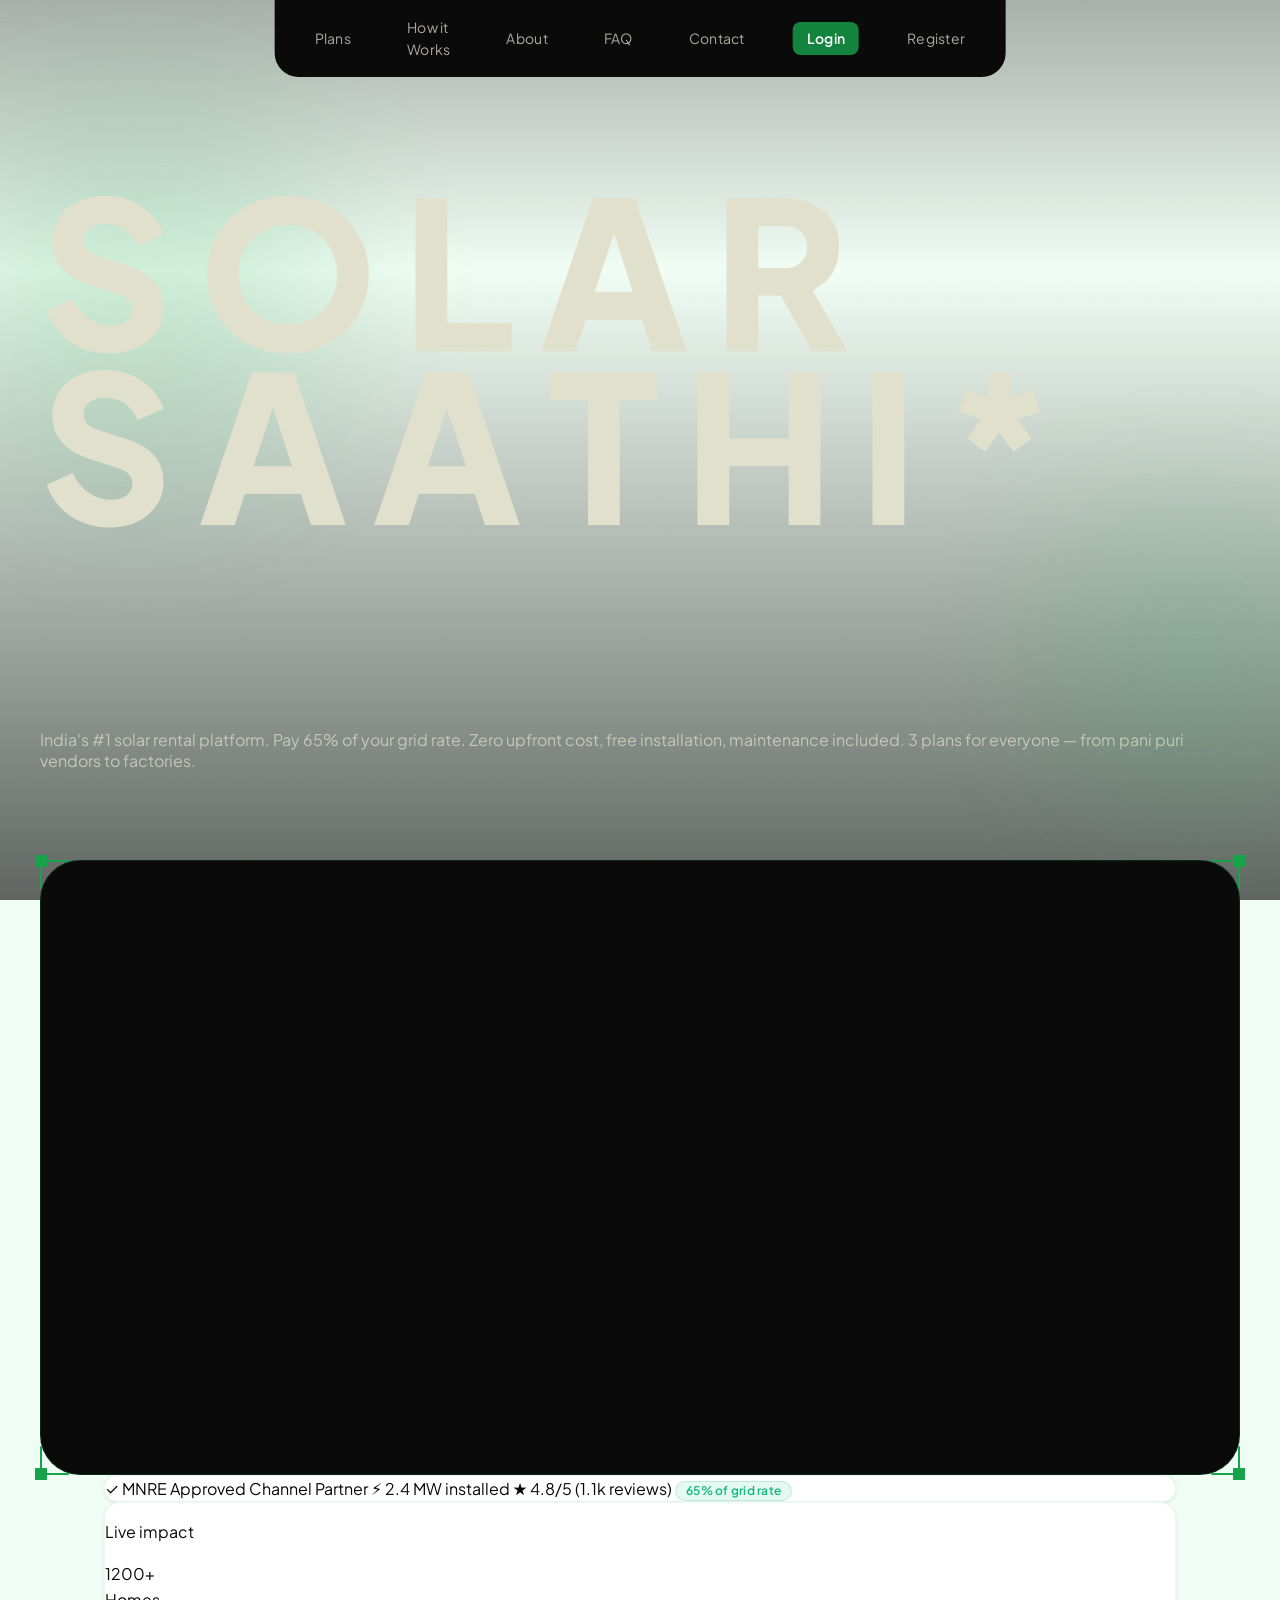
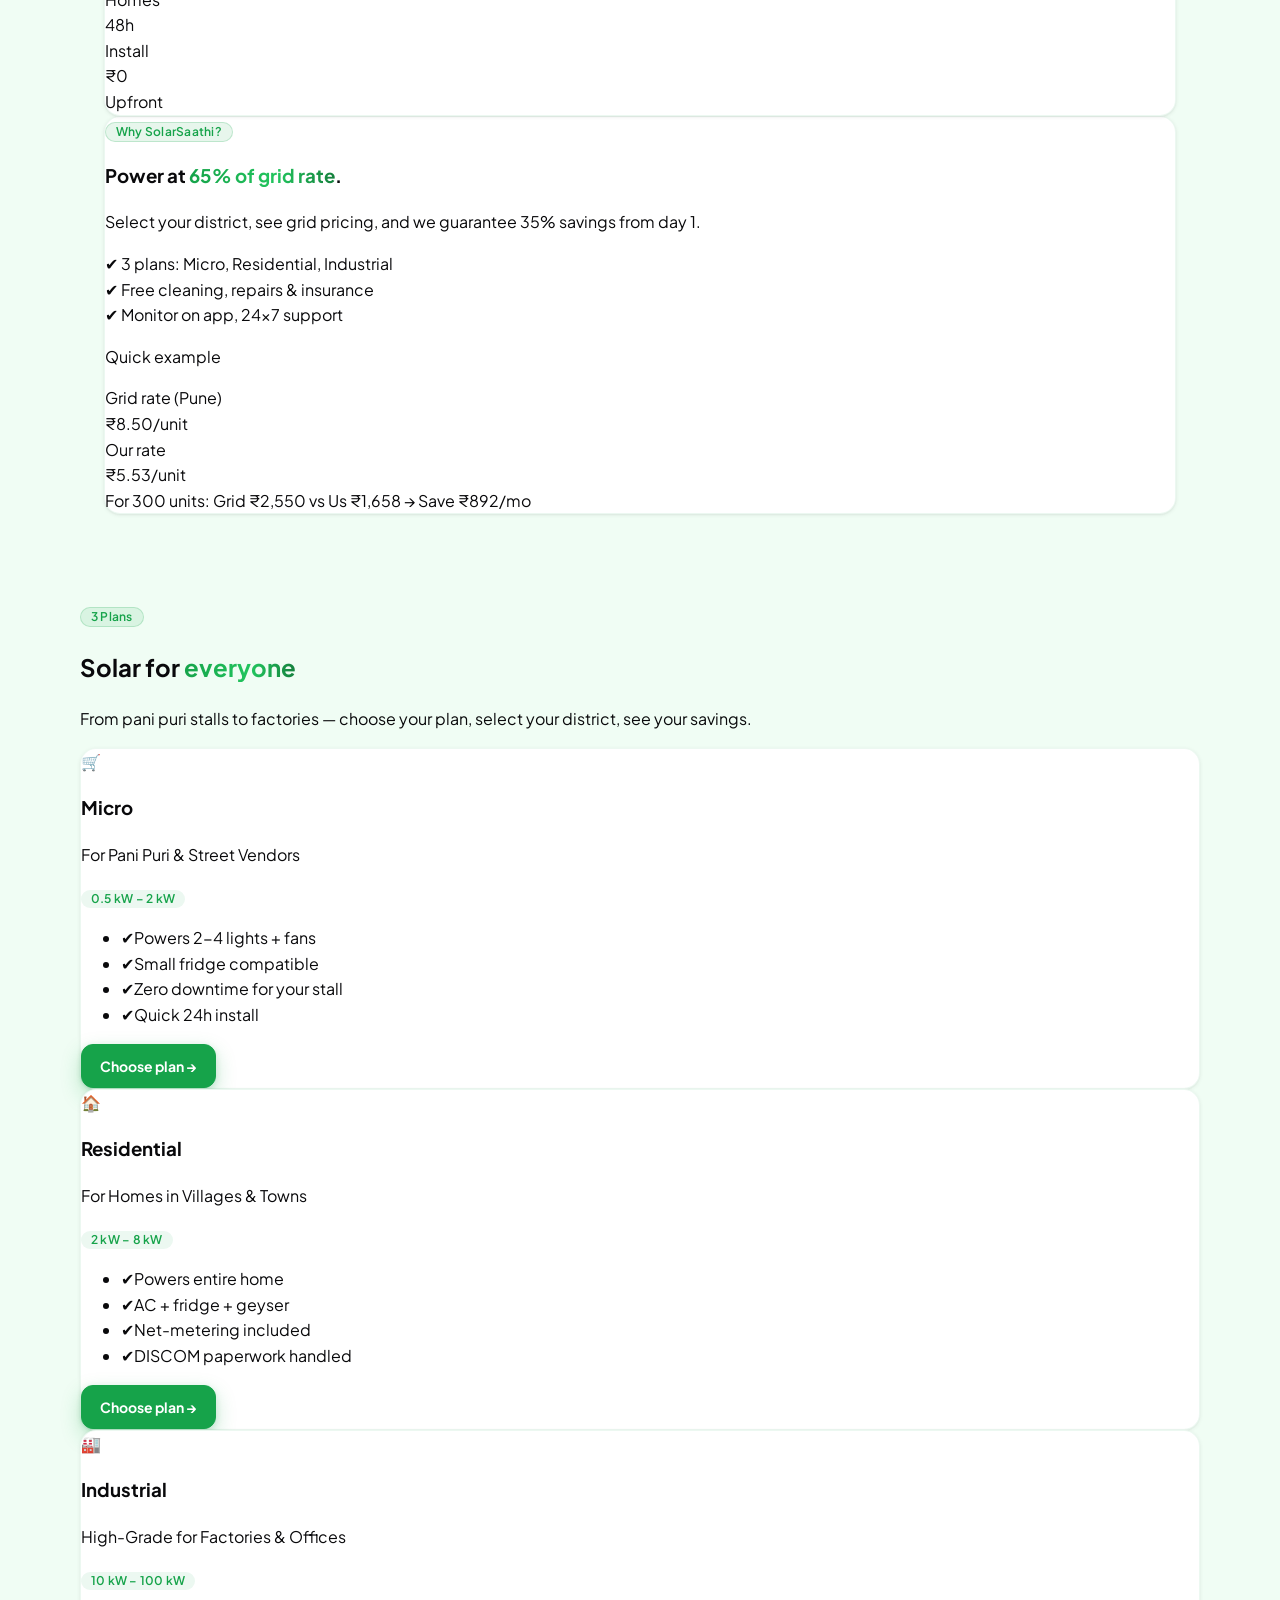
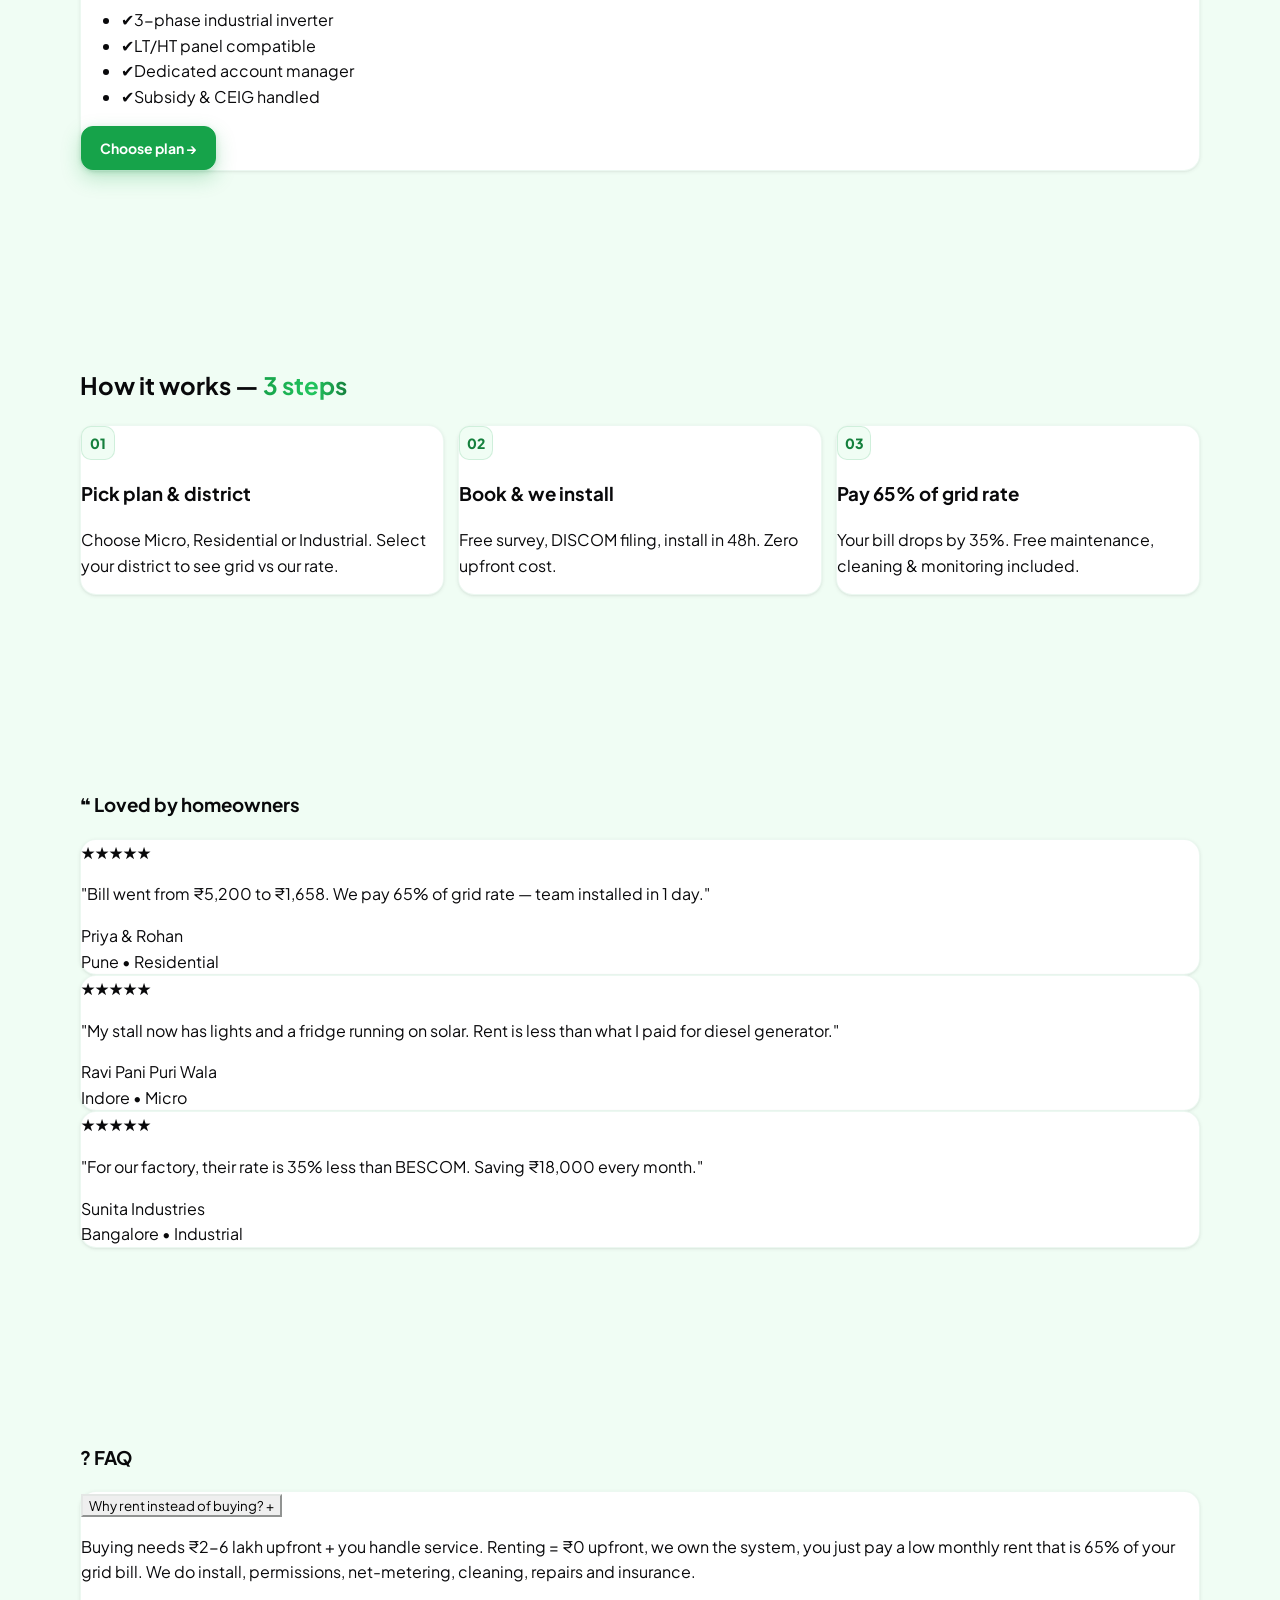
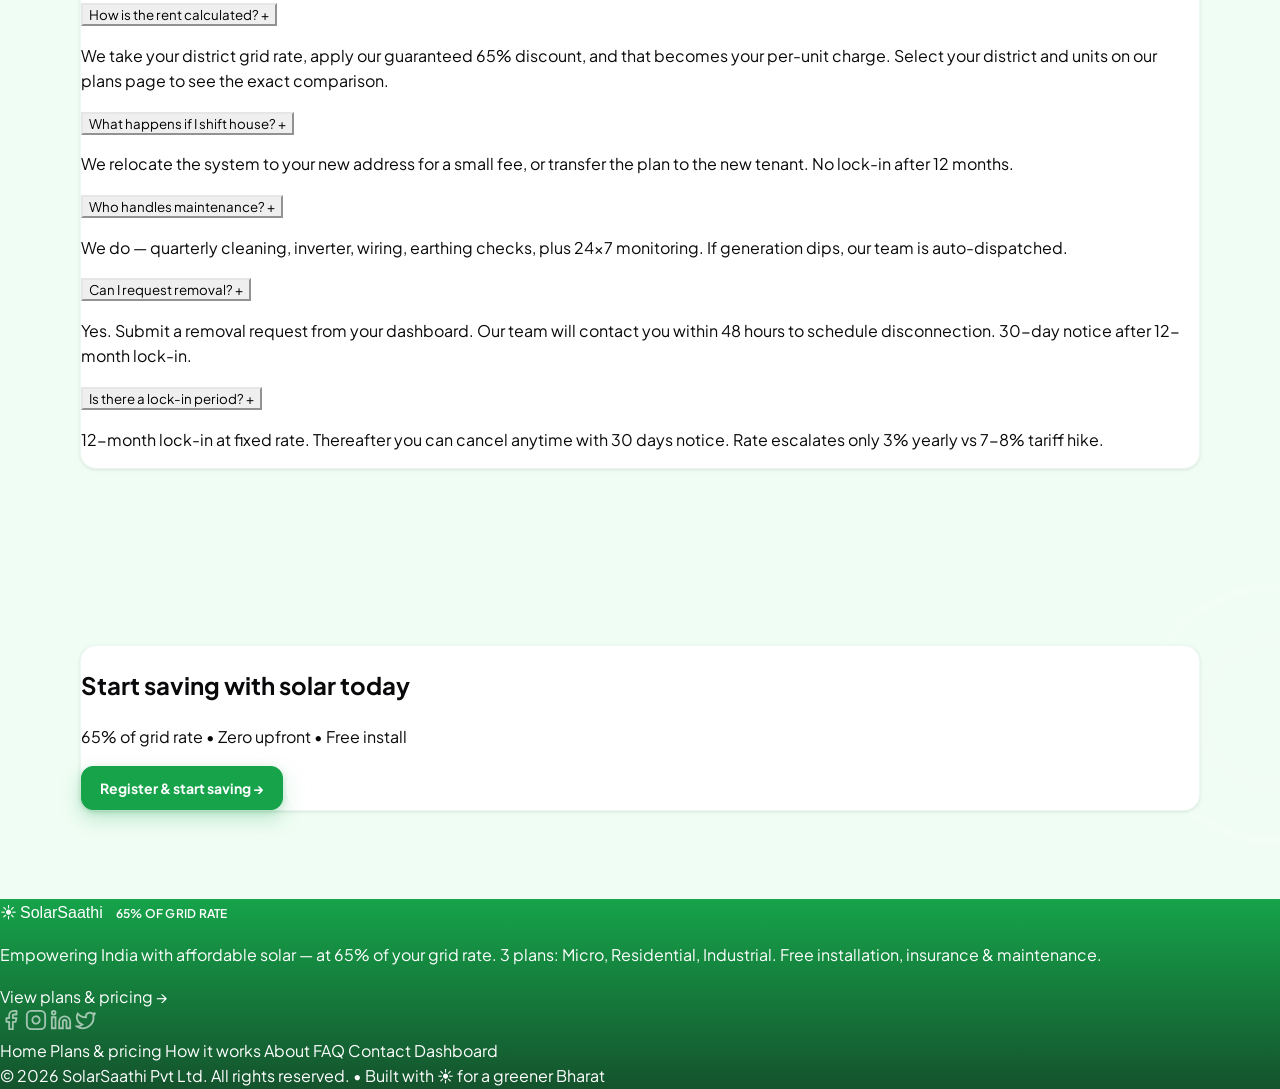
==== commit d58d269e: "Restore old landing page + add S.E.V.A. splash login with email/pass Brought back the original Prism" ====
--- a/index.html
+++ b/index.html
@@ -2,318 +2,251 @@
 <html lang="en">
 <head>
   <meta charset="utf-8" />
-  <meta name="viewport" content="width=device-width, initial-scale=1, maximum-scale=1, user-scalable=no" />
-  <title>S.E.V.A. — Solar Energy for Vendor Access</title>
-  <meta name="description" content="The Last Mile Energy Project. Pay-as-you-go solar for India's street vendors." />
-  <meta name="theme-color" content="#0a1a10" />
+  <meta name="viewport" content="width=device-width, initial-scale=1" />
+  <title>SolarSaathi — Solar on Rent at 65% of Grid Rate</title>
+  <meta name="description" content="Rent rooftop solar at 65% of your grid rate. 3 plans: Micro, Residential, Industrial. Free installation, 24×7 monitoring, maintenance included." />
+  <meta name="theme-color" content="#16a34a" />
   <link rel="icon" href="data:image/svg+xml,<svg xmlns='http://www.w3.org/2000/svg' viewBox='0 0 100 100'><text y='0.9em' font-size='90'>☀️</text></svg>" />
+  <script src="https://cdn.tailwindcss.com"></script>
+  <script>
+    tailwind.config = {
+      theme: {
+        extend: {
+          fontFamily: {
+            sans: ['Plus Jakarta Sans','Inter','system-ui','sans-serif'],
+            zentry: ['zentry','sans-serif'],
+            general: ['general','General Sans','sans-serif'],
+          },
+          colors: {
+            border:"hsl(var(--border))",
+            input:"hsl(var(--input))",
+            ring:"hsl(var(--ring))",
+            background:"hsl(var(--background))",
+            foreground:"hsl(var(--foreground))",
+            primary:{ DEFAULT:"hsl(var(--primary))", foreground:"hsl(var(--primary-foreground))"},
+            green:{50:'#f0fdf4',100:'#dcfce7',200:'#bbf7d0',300:'#86efac',400:'#22c55e',500:'#16a34a',600:'#15803d'}
+          },
+          borderRadius:{ lg:"var(--radius)", md:"calc(var(--radius) - 2px)", sm:"calc(var(--radius) - 4px)"}
+        }
+      }
+    }
+  </script>
   <link rel="stylesheet" href="styles.css" />
 </head>
 <body>
-  <div class="phone-frame" id="app">
-    <div class="screen-container">
-
-      <!-- SPLASH -->
-      <div class="screen splash-screen active" id="splash">
-        <div class="splash-logo">☀️</div>
-        <div class="splash-title">S.E.V.A.</div>
-        <div class="splash-subtitle">The Last Mile Energy Project</div>
-        <div class="splash-dots">
-          <div class="splash-dot"></div>
-          <div class="splash-dot"></div>
-          <div class="splash-dot"></div>
-        </div>
-      </div>
-
-      <!-- PHONE LOGIN -->
-      <div class="screen login-screen" id="loginScreen">
-        <div class="login-header">
-          <div style="width:48px;height:48px;border-radius:14px;background:rgba(255,255,255,0.2);display:flex;align-items:center;justify-content:center;font-size:24px;">☀️</div>
-          <h1>Welcome to S.E.V.A.</h1>
-          <p>Enter your mobile number to get started</p>
-        </div>
-        <div class="login-body">
-          <label>Mobile Number</label>
-          <div class="phone-input-wrap">
-            <span class="phone-prefix">+91</span>
-            <input class="phone-input" id="phoneInput" type="tel" maxlength="10" placeholder="98765 43210" inputmode="numeric" />
-          </div>
-          <button class="btn-primary-app" id="getOtpBtn">Get OTP →</button>
-        </div>
-        <div class="login-footer">
-          By continuing, you agree to S.E.V.A.'s Terms of Service and Privacy Policy
-        </div>
-      </div>
-
-      <!-- OTP -->
-      <div class="screen otp-screen" id="otpScreen">
-        <div class="otp-header">
-          <div style="width:48px;height:48px;border-radius:14px;background:var(--green-50);display:flex;align-items:center;justify-content:center;font-size:24px;margin:0 auto;">📱</div>
-          <h2>Verify your number</h2>
-          <p id="otpPhoneLabel">Enter the 4-digit code sent to +91 98765 43210</p>
-        </div>
-        <div class="otp-inputs">
-          <input class="otp-box" type="tel" maxlength="1" inputmode="numeric" data-otp="0" />
-          <input class="otp-box" type="tel" maxlength="1" inputmode="numeric" data-otp="1" />
-          <input class="otp-box" type="tel" maxlength="1" inputmode="numeric" data-otp="2" />
-          <input class="otp-box" type="tel" maxlength="1" inputmode="numeric" data-otp="3" />
-        </div>
-        <div class="otp-resend">
-          <span>Didn't receive? </span><a href="#" id="resendOtp">Resend OTP</a>
-        </div>
-        <div class="otp-verify-wrap">
-          <button class="btn-primary-app" id="verifyOtpBtn">Verify & Login →</button>
-        </div>
-      </div>
-
-      <!-- APP SHELL (sidebar + main) -->
-      <div class="screen" id="appShell" style="overflow:hidden;">
-        <div class="app-shell">
-          <!-- Top Bar -->
-          <div class="top-bar">
-            <button class="hamburger" id="hamburgerBtn">
-              <span></span><span></span><span></span>
-            </button>
-            <div class="top-bar-title" id="topBarTitle">Dashboard</div>
-            <div class="top-bar-spacer"></div>
-          </div>
-
-          <!-- Sidebar Overlay -->
-          <div class="sidebar-overlay" id="sidebarOverlay">
-            <div class="sidebar" id="sidebar">
-              <div class="sidebar-profile">
-                <div class="avatar">🧑‍🍳</div>
-                <h3>Raju Bhai</h3>
-                <p>Tea Stall • Pune, Maharashtra</p>
-              </div>
-              <nav class="sidebar-nav">
-                <button class="sidebar-item active" data-pane="dashboard">
-                  <span class="icon green">🏠</span> Dashboard
-                </button>
-                <button class="sidebar-item" data-pane="health">
-                  <span class="icon blue">⚡</span> System Health
-                </button>
-                <button class="sidebar-item" data-pane="payments">
-                  <span class="icon amber">💳</span> Payments & UPI
-                </button>
-                <button class="sidebar-item" data-pane="savings">
-                  <span class="icon green">📊</span> My Savings
-                </button>
-                <button class="sidebar-item" data-pane="contact">
-                  <span class="icon red">🛠️</span> Contact Agent
-                </button>
-              </nav>
-              <div class="sidebar-footer">
-                S.E.V.A. v1.0 • Solar Energy for Vendor Access<br/>
-                © 2026 Project S.E.V.A.
-              </div>
-            </div>
-          </div>
-
-          <!-- Content -->
-          <div class="app-content" id="appContent">
-            <div class="toast-app" id="toastApp"></div>
-
-            <!-- Dashboard Pane -->
-            <div class="pane active" id="pane-dashboard">
-              <div class="dash-greeting">Hello, Raju Bhai 👋</div>
-              <div class="dash-subtitle">Tea Stall • Pune, Maharashtra</div>
-
-              <div class="battery-wrap">
-                <div class="battery-circle">
-                  <svg class="battery-svg" viewBox="0 0 180 180">
-                    <defs>
-                      <linearGradient id="batteryGrad" x1="0%" y1="0%" x2="100%" y2="0%">
-                        <stop offset="0%" stop-color="#22c55e"/>
-                        <stop offset="100%" stop-color="#16a34a"/>
-                      </linearGradient>
-                    </defs>
-                    <circle class="battery-track" cx="90" cy="90" r="85"/>
-                    <circle class="battery-fill" cx="90" cy="90" r="85" id="batteryFill"/>
-                  </svg>
-                  <div class="battery-center">
-                    <div class="battery-percent" id="batteryPercent">88%</div>
-                    <div class="battery-label">Battery</div>
-                    <div class="battery-hours">6.5 hours remaining</div>
-                  </div>
-                </div>
-              </div>
-
-              <div class="payment-card">
-                <div class="payment-card-header">
-                  <div>
-                    <div style="font-size:12px;opacity:0.8;">Today's Power</div>
-                    <div class="payment-amount">₹45</div>
-                  </div>
-                  <div class="payment-status">
-                    <span class="dot"></span> Unpaid
-                  </div>
-                </div>
-                <div class="payment-due">Due by 6:00 PM today</div>
-                <button class="btn-upi" id="payNowBtn">
-                  PAY NOW VIA UPI
-                  <div class="upi-logos">
-                    <span class="upi-logo">GPay</span>
-                    <span class="upi-logo">PPay</span>
-                    <span class="upi-logo">Paytm</span>
-                  </div>
-                </button>
-              </div>
-
-              <div class="weather-card">
-                <div class="weather-icon">☀️</div>
-                <div class="weather-text">
-                  <h4>Clear skies today</h4>
-                  <p>Optimal charging expected • 7.2 kWh generation forecast</p>
-                </div>
-              </div>
-            </div>
-
-            <!-- System Health Pane -->
-            <div class="pane" id="pane-health">
-              <div class="pane-title">System Health</div>
-              <div class="pane-subtitle">Real-time monitoring of your S.E.V.A. solar system</div>
-              <div style="margin-bottom:16px;">
-                <span class="status-badge online"><span class="pulse"></span> System Online</span>
-              </div>
-              <div class="health-grid">
-                <div class="health-card">
-                  <div class="icon">⚡</div>
-                  <div class="value">2.1</div>
-                  <div class="unit">kW Output</div>
-                </div>
-                <div class="health-card">
-                  <div class="icon">🔋</div>
-                  <div class="value">88%</div>
-                  <div class="unit">Battery</div>
-                </div>
-                <div class="health-card">
-                  <div class="icon">🌡️</div>
-                  <div class="value">34°</div>
-                  <div class="unit">Panel Temp</div>
-                </div>
-                <div class="health-card">
-                  <div class="icon">📊</div>
-                  <div class="value">92%</div>
-                  <div class="unit">Efficiency</div>
-                </div>
-                <div class="health-card full-width">
-                  <div style="display:flex;justify-content:space-between;align-items:center;">
-                    <div>
-                      <div style="font-weight:700;font-size:14px;color:var(--text);">Today's Generation</div>
-                      <div style="font-size:12px;color:var(--text-muted);">5.8 kWh of 7.2 kWh forecast</div>
-                    </div>
-                    <div style="font-family:'Plus Jakarta Sans';font-weight:800;font-size:20px;color:var(--green-700);">81%</div>
-                  </div>
-                  <div class="health-bar"><div class="health-bar-fill" style="width:81%;"></div></div>
-                </div>
-                <div class="health-card full-width">
-                  <div style="display:flex;justify-content:space-between;align-items:center;">
-                    <div>
-                      <div style="font-weight:700;font-size:14px;color:var(--text);">Panel Health</div>
-                      <div style="font-size:12px;color:var(--text-muted);">All panels operating normally</div>
-                    </div>
-                    <div style="font-family:'Plus Jakarta Sans';font-weight:800;font-size:20px;color:var(--green-700);">100%</div>
-                  </div>
-                  <div class="health-bar"><div class="health-bar-fill" style="width:100%;"></div></div>
-                </div>
-              </div>
-            </div>
-
-            <!-- Payments Pane -->
-            <div class="pane" id="pane-payments">
-              <div class="pane-title">Payment History</div>
-              <div class="pane-subtitle">Your daily micro-payments via UPI</div>
-              <div id="paymentList"></div>
-            </div>
-
-            <!-- Savings Pane -->
-            <div class="pane" id="pane-savings">
-              <div class="pane-title">My Savings</div>
-              <div class="pane-subtitle">Your financial freedom journey</div>
-              <div class="savings-big-number">
-                <div class="label">Total Saved with S.E.V.A.</div>
-                <div class="amount" id="savingsTotal">₹1,240</div>
-                <div class="sub">This month • ₹45/day vs ₹90/day diesel</div>
-              </div>
-              <div class="savings-chart">
-                <div class="chart-title">Monthly Cost Comparison</div>
-                <div class="chart-bars">
-                  <div class="chart-bar-row">
-                    <div class="chart-bar-label"><span class="diesel">Diesel/Grid</span><span class="diesel">₹2,700/mo</span></div>
-                    <div class="chart-bar-track"><div class="chart-bar-fill diesel" data-width="100"></div></div>
-                  </div>
-                  <div class="chart-bar-row">
-                    <div class="chart-bar-label"><span class="seva">S.E.V.A.</span><span class="seva">₹1,350/mo</span></div>
-                    <div class="chart-bar-track"><div class="chart-bar-fill seva" data-width="50"></div></div>
-                  </div>
-                </div>
-              </div>
-              <div class="savings-chart" style="margin-top:12px;">
-                <div class="chart-title">12-Month Savings</div>
-                <div class="chart-bars">
-                  <div class="chart-bar-row">
-                    <div class="chart-bar-label"><span style="color:var(--text);">Month 1</span><span class="seva">₹1,240 saved</span></div>
-                    <div class="chart-bar-track"><div class="chart-bar-fill seva" data-width="12"></div></div>
-                  </div>
-                  <div class="chart-bar-row">
-                    <div class="chart-bar-label"><span style="color:var(--text);">Month 6</span><span class="seva">₹7,440 saved</span></div>
-                    <div class="chart-bar-track"><div class="chart-bar-fill seva" data-width="36"></div></div>
-                  </div>
-                  <div class="chart-bar-row">
-                    <div class="chart-bar-label"><span style="color:var(--text);">Month 12</span><span class="seva">₹20,520 saved</span></div>
-                    <div class="chart-bar-track"><div class="chart-bar-fill seva" data-width="100"></div></div>
-                  </div>
-                </div>
-              </div>
-              <div class="savings-insight">
-                <div class="emoji">🎉</div>
-                <p>You have saved enough this month to buy <strong>15kg of flour</strong> for your business. Keep going!</p>
-              </div>
-            </div>
-
-            <!-- Contact Agent Pane -->
-            <div class="pane" id="pane-contact">
-              <div class="pane-title">Need Help?</div>
-              <div class="pane-subtitle">Your local S.E.V.A. maintenance agent is always nearby</div>
-              <div class="agent-card">
-                <div class="agent-avatar">👨‍🔧</div>
-                <div class="agent-name">Suresh Kumar</div>
-                <div class="agent-distance">📍 1.2 km away</div>
-                <div class="agent-speciality">Solar System Technician • 4.9★ rating</div>
-              </div>
-              <div class="contact-buttons">
-                <button class="btn-call" id="callAgentBtn">
-                  📞 Call Suresh
-                </button>
-                <button class="btn-report" id="reportIssueBtn">
-                  🚨 Report System Issue
-                </button>
-              </div>
-              <div style="margin-top:20px;">
-                <div class="weather-card">
-                  <div class="weather-icon">🕐</div>
-                  <div class="weather-text">
-                    <h4>Agent Availability</h4>
-                    <p>Available 8 AM – 8 PM • Avg response: 25 minutes</p>
-                  </div>
-                </div>
-                <div class="weather-card" style="margin-top:10px;">
-                  <div class="weather-icon">🛡️</div>
-                  <div class="weather-text">
-                    <h4>Warranty Active</h4>
-                    <p>Your 25-year panel warranty is active. All maintenance covered by S.E.V.A.</p>
-                  </div>
-                </div>
-              </div>
-            </div>
-
-          </div>
-        </div>
-      </div>
-
+  <!-- floating glass navbar -->
+  <div class="floating-nav-wrap">
+    <div class="floating-nav-inner">
+      <nav class="floating-nav" aria-label="Primary">
+        <a href="#/" class="flex items-center gap-1.5 shrink-0 min-w-0">
+          <span class="grid place-items-center w-8 h-8 rounded-xl bg-gradient-to-br from-green-600 to-emerald-500 text-white shadow-md text-[15px]">☀️</span>
+          <span class="font-zentry font-black uppercase tracking-wider text-[16px] md:text-[18px] text-zinc-900 truncate">Solar<span class="text-green-600">Saathi</span></span>
+          <span class="hidden sm:inline-flex badge badge-pink ml-1.5">65% OF GRID</span>
+        </a>
+
+        <div class="hidden lg:flex items-center gap-1">
+          <div class="nav-group">
+            <a href="#/" class="nav-link" data-nav="home">Home</a>
+            <a href="#/plans" class="nav-link" data-nav="plans">Plans</a>
+            <a href="#/how" class="nav-link" data-nav="how">How it Works</a>
+            <a href="#/about" class="nav-link" data-nav="about">About</a>
+            <a href="#/faq" class="nav-link" data-nav="faq">FAQ</a>
+            <a href="#/contact" class="nav-link" data-nav="contact">Contact</a>
+          </div>
+          <div id="authNav" class="hidden lg:flex items-center gap-2 ml-2">
+            <!-- filled by JS -->
+          </div>
+        </div>
+
+        <div class="flex items-center gap-2 lg:hidden">
+          <a href="#/plans" class="btn-primary rounded-full px-4 py-1.5 text-xs">View Plans</a>
+          <button id="menuBtn" aria-label="Open menu" class="w-9 h-9 grid place-items-center rounded-xl bg-white/70 border border-white/40">
+            <svg width="18" height="18" viewBox="0 0 24 24" fill="none" stroke="currentColor" stroke-width="2"><path d="M4 6h16M4 12h16M4 18h16"/></svg>
+          </button>
+        </div>
+      </nav>
     </div>
   </div>
+
+  <!-- mobile drawer -->
+  <div id="mobileOverlay" class="mobile-overlay"></div>
+  <aside id="mobileDrawer" class="mobile-drawer">
+    <div class="p-4 flex items-center justify-between border-b border-green-100">
+      <span class="font-zentry font-black uppercase tracking-wider">SolarSaathi</span>
+      <button id="menuClose" class="w-9 h-9 grid place-items-center rounded-xl bg-zinc-900 text-white">✕</button>
+    </div>
+    <div class="p-4 space-y-1">
+      <a href="#/" class="mobile-link flex items-center gap-3 p-3 rounded-xl hover:bg-green-50"> <span class="w-9 h-9 grid place-items-center rounded-lg bg-green-600 text-white">⌂</span> Home</a>
+      <a href="#/plans" class="mobile-link flex items-center gap-3 p-3 rounded-xl hover:bg-green-50"> <span class="w-9 h-9 grid place-items-center rounded-lg bg-emerald-500 text-white">⚡</span> Plans & Pricing</a>
+      <a href="#/how" class="mobile-link flex items-center gap-3 p-3 rounded-xl hover:bg-green-50"> <span class="w-9 h-9 grid place-items-center rounded-lg bg-violet-500 text-white">◈</span> How it Works</a>
+      <a href="#/about" class="mobile-link flex items-center gap-3 p-3 rounded-xl hover:bg-green-50"> <span class="w-9 h-9 grid place-items-center rounded-lg bg-blue-500 text-white">◎</span> About Us</a>
+      <a href="#/faq" class="mobile-link flex items-center gap-3 p-3 rounded-xl hover:bg-green-50"> <span class="w-9 h-9 grid place-items-center rounded-lg bg-amber-500 text-white">?</span> FAQ</a>
+      <a href="#/contact" class="mobile-link flex items-center gap-3 p-3 rounded-xl hover:bg-green-50"> <span class="w-9 h-9 grid place-items-center rounded-lg bg-teal-500 text-white">✉</span> Contact</a>
+      <div class="border-t border-green-100 my-3"></div>
+      <a href="#/dashboard" class="mobile-link flex items-center gap-3 p-3 rounded-xl hover:bg-green-50"> <span class="w-9 h-9 grid place-items-center rounded-lg bg-emerald-600 text-white">◉</span> Dashboard</a>
+      <a href="#/admin" class="mobile-link flex items-center gap-3 p-3 rounded-xl hover:bg-green-50"> <span class="w-9 h-9 grid place-items-center rounded-lg bg-zinc-800 text-white">⚙</span> Admin</a>
+      <div class="border-t border-green-100 my-3"></div>
+      <a href="#/plans" class="block btn-primary btn-ripple w-full justify-center rounded-full">Choose your plan</a>
+      <p class="text-xs text-zinc-500 text-center mt-3">65% of grid rate • Free install • Maintenance included</p>
+    </div>
+  </aside>
+
+  <!-- PRISMA-STYLE HERO — visible only on home -->
+  <section class="prisma-hero" id="home">
+    <!-- Background video -->
+    <video
+      class="hero-video-prisma"
+      autoplay muted loop playsinline preload="metadata"
+      poster="https://images.unsplash.com/photo-1509391366360-2e959784a276?w=1920&q=80&auto=format&fit=crop"
+      src="https://cdn.pixabay.com/video/2019/08/12/26102-353389085_large.mp4">
+    </video>
+
+    <!-- Fallback image -->
+    <div class="absolute inset-0" style="background: url('https://images.unsplash.com/photo-1509391366360-2e959784a276?w=1920&q=80&auto=format&fit=crop') center/cover no-repeat; z-index: 0;"></div>
+
+    <!-- Noise overlay -->
+    <div class="noise-overlay"></div>
+
+    <!-- Gradient overlay -->
+    <div class="gradient-overlay"></div>
+
+    <!-- Dot pattern overlay -->
+    <div class="dot-pattern-overlay" id="heroDotPattern"></div>
+
+    <!-- Glow orbs -->
+    <div class="glow-orb" style="width:400px;height:400px;background:#16a34a;top:10%;left:-5%;animation-delay:0s;z-index:2;"></div>
+    <div class="glow-orb" style="width:300px;height:300px;background:#22c55e;bottom:10%;right:-5%;animation-delay:2s;z-index:2;"></div>
+
+    <!-- Top navigation bar (Prisma style) -->
+    <div class="prisma-nav">
+      <div class="prisma-nav-inner">
+        <a href="#/plans">Plans</a>
+        <a href="#/how">How it Works</a>
+        <a href="#/about">About</a>
+        <a href="#/faq">FAQ</a>
+        <a href="#/contact">Contact</a>
+      </div>
+    </div>
+
+    <!-- Hero content at bottom -->
+    <div class="prisma-hero-content">
+      <div style="display:grid;grid-template-columns:1fr;gap:16px;align-items:end;">
+        <div>
+          <h1 class="prisma-huge-text" id="prismaTitle">
+            <!-- words filled by JS -->
+          </h1>
+        </div>
+        <div style="display:flex;flex-direction:column;gap:16px;padding-bottom:8px;">
+          <p class="prisma-side-text" id="prismaDesc" style="opacity:0;transform:translateY(20px);transition:opacity 0.8s cubic-bezier(0.16,1,0.3,1) 0.5s,transform 0.8s cubic-bezier(0.16,1,0.3,1) 0.5s;">
+            India's #1 solar rental platform. Pay 65% of your grid rate. Zero upfront cost, free installation, maintenance included. 3 plans for everyone — from pani puri vendors to factories.
+          </p>
+          <div id="prismaCta" style="opacity:0;transform:translateY(20px);transition:opacity 0.8s cubic-bezier(0.16,1,0.3,1) 0.7s,transform 0.8s cubic-bezier(0.16,1,0.3,1) 0.7s;">
+            <a href="#/plans" class="prisma-cta quote-stagger">
+              Start saving
+              <span class="cta-circle">
+                <svg width="16" height="16" viewBox="0 0 24 24" fill="none" stroke="currentColor" stroke-width="2" stroke-linecap="round" stroke-linejoin="round"><path d="M5 12h14"/><path d="m12 5 7 7-7 7"/></svg>
+              </span>
+            </a>
+          </div>
+        </div>
+      </div>
+    </div>
+  </section>
+
+  <!-- PRISMA-STYLE QUOTE SECTION -->
+  <section class="wrap" id="prismaQuote" style="margin-top:-40px;position:relative;z-index:15;max-width:1400px;">
+    <div class="quote-section" style="background:#0a0a0a;">
+      <!-- Dot pattern background -->
+      <div class="dot-bg" id="quoteDotPattern"></div>
+      <!-- Corner dots -->
+      <div class="corner-dot tl"></div>
+      <div class="corner-dot tr"></div>
+      <div class="corner-dot bl"></div>
+      <div class="corner-dot br"></div>
+      <div class="quote-content">
+        <p class="quote-label quote-stagger">We believe</p>
+        <div class="quote-heading quote-stagger">
+          <div style="display:flex;gap:4px;flex-wrap:wrap;">
+            <span class="bold-word">"Solar should be</span>
+            <span class="thin-word">affordable for</span>
+          </div>
+          <div style="display:flex;gap:4px;flex-wrap:wrap;">
+            <span class="thin-word">everyone</span>
+            <span class="bold-word">because clean</span>
+            <span class="thin-word">energy is</span>
+          </div>
+          <div style="display:flex;gap:4px;flex-wrap:wrap;">
+            <span class="thin-word">a right,</span>
+            <span class="bold-word">not a</span>
+          </div>
+          <span class="bold-word">privilege..."</span>
+        </div>
+      </div>
+    </div>
+  </section>
+
+  <!-- Loading screen -->
+  <div class="loading-screen" id="loadingScreen">
+    <div class="loading-beacon"><canvas id="beaconCanvas" width="240" height="240"></canvas></div>
+    <div class="loading-text">SolarSaathi</div>
+    <div class="loading-bar"><div class="loading-bar-fill"></div></div>
+  </div>
+
+  <!-- Scroll progress -->
+  <div class="scroll-progress" id="scrollProgress"></div>
+
+  <!-- app container — SPA view -->
+  <main id="view" class="min-h-[50vh] bg-[#f0fdf4] transition-opacity"></main>
+
+  <div id="modal-root"></div>
+  <div id="toast-root" class="toast-root"></div>
+
+  <!-- footer -->
+  <footer class="footer-gradient">
+    <div class="max-w-7xl mx-auto px-6 py-10 flex flex-col items-center text-center">
+      <div class="flex items-center gap-3 mb-3">
+        <span class="w-10 h-10 rounded-xl bg-white text-green-700 grid place-items-center font-black">☀️</span>
+        <span class="font-zentry font-black uppercase tracking-wider text-lg">SolarSaathi</span>
+        <span class="badge bg-white/15 text-white border border-white/30 text-[10px]">65% OF GRID RATE</span>
+      </div>
+      <p class="max-w-xl text-sm leading-relaxed text-white/80 mb-4">
+        Empowering India with affordable solar — at 65% of your grid rate.
+        3 plans: Micro, Residential, Industrial. Free installation, insurance & maintenance.
+      </p>
+      <a href="#/plans" class="inline-block px-6 py-2 rounded-full border border-white/30 text-white/90 text-sm font-medium hover:bg-white/10 transition-colors mb-6">View plans & pricing →</a>
+      <div class="flex items-center gap-4 mb-2">
+        <a href="#" aria-label="Facebook" class="hover:-translate-y-0.5 transition-transform">
+          <svg width="22" height="22" viewBox="0 0 24 24" fill="none"><path d="M18 2h-3a5 5 0 0 0-5 5v3H7v4h3v8h4v-8h3l1-4h-4V7a1 1 0 0 1 1-1h3z" stroke="#fff" stroke-opacity=".6" stroke-width="2" stroke-linecap="round" stroke-linejoin="round"/></svg>
+        </a>
+        <a href="#" aria-label="Instagram" class="hover:-translate-y-0.5 transition-transform">
+          <svg width="22" height="22" viewBox="0 0 24 24" fill="none"><path d="M17 2H7a5 5 0 0 0-5 5v10a5 5 0 0 0 5 5h10a5 5 0 0 0 5-5V7a5 5 0 0 0-5-5" stroke="#fff" stroke-opacity=".6" stroke-width="2"/><path d="M16 11.37a4 4 0 1 1-7.914 1.173A4 4 0 0 1 16 11.37m1.5-4.87h.01" stroke="#fff" stroke-opacity=".6" stroke-width="2"/></svg>
+        </a>
+        <a href="#" aria-label="LinkedIn" class="hover:-translate-y-0.5 transition-transform">
+          <svg width="22" height="22" viewBox="0 0 24 24" fill="none"><path d="M16 8a6 6 0 0 1 6 6v7h-4v-7a2 2 0 0 0-4 0v7h-4v-7a6 6 0 0 1 6-6M6 9H2v12h4zM4 6a2 2 0 1 0 0-4 2 2 0 0 0 0 4" stroke="#fff" stroke-opacity=".6" stroke-width="2"/></svg>
+        </a>
+        <a href="#" aria-label="Twitter" class="hover:-translate-y-0.5 transition-transform">
+          <svg width="22" height="22" viewBox="0 0 24 24" fill="none"><path d="M22 4s-.7 2.1-2 3.4c1.6 10-9.4 17.3-18 11.6 2.2.1 4.4-.6 6-2C3 15.5.5 9.6 3 5c2.2 2.6 5.6 4.1 9 4-.9-4.2 4-6.6 7-3.8 1.1 0 3-1.2 3-1.2" stroke="#fff" stroke-opacity=".6" stroke-width="2"/></svg>
+        </a>
+      </div>
+      <div class="flex flex-wrap gap-4 justify-center text-xs text-white/70 mt-2">
+        <a href="#/" class="hover:text-white">Home</a>
+        <a href="#/plans" class="hover:text-white">Plans & pricing</a>
+        <a href="#/how" class="hover:text-white">How it works</a>
+        <a href="#/about" class="hover:text-white">About</a>
+        <a href="#/faq" class="hover:text-white">FAQ</a>
+        <a href="#/contact" class="hover:text-white">Contact</a>
+        <a href="#/dashboard" class="hover:text-white">Dashboard</a>
+      </div>
+    </div>
+    <div class="border-t border-white/20">
+      <div class="max-w-7xl mx-auto px-6 py-3 text-center text-sm text-white/70 flex flex-wrap items-center justify-center gap-2">
+        <span>© 2026 SolarSaathi Pvt Ltd. All rights reserved.</span>
+        <span class="hidden sm:inline">•</span>
+        <span>Built with ☀️ for a greener Bharat</span>
+      </div>
+    </div>
+  </footer>
+
   <script src="app.js"></script>
 </body>
 </html>
--- a/styles.css
+++ b/styles.css
@@ -1,1169 +1,1029 @@
-/* Project S.E.V.A. — Premium Pitch Deck App UI */
-@import url('https://fonts.googleapis.com/css2?family=Plus+Jakarta+Sans:wght@400;500;600;700;800&family=DM+Sans:wght@400;500;700&display=swap');
-
+/* SolarSaathi — OP-CS_CONNECT design system port (exact styles) */
+@import url("https://fonts.cdnfonts.com/css/general-sans");
+@import url('https://fonts.googleapis.com/css2?family=Inter:wght@300;400;500;600;700;800;900&family=JetBrains+Mono:wght@400;500;600;700&family=Bungee&family=Plus+Jakarta+Sans:wght@400;500;600;700;800&display=swap');
+
+@property --a { syntax: '<angle>'; inherits: true; initial-value: 0deg; }
+@property --p { syntax: '<percentage>'; inherits: true; initial-value: 0%; }
+@property --c1 { syntax: '<color>'; inherits: true; initial-value: #000; }
+@property --c2 { syntax: '<color>'; inherits: true; initial-value: #000; }
+@property --border-angle { syntax: '<angle>'; initial-value: 0deg; inherits: false; }
+
+/* ————————————————— Base & Tokens (exact from OP-CS) ————————————————— */
 :root {
-  --bg: #f8faf8;
-  --bg-card: #ffffff;
-  --bg-dark: #0a1a10;
-  --bg-darker: #060e08;
-  --green-50: #f0fdf4;
-  --green-100: #dcfce7;
-  --green-200: #bbf7d0;
-  --green-400: #4ade80;
-  --green-500: #22c55e;
-  --green-600: #16a34a;
-  --green-700: #15803d;
-  --green-800: #166534;
-  --green-900: #14532d;
-  --amber-400: #fbbf24;
-  --amber-500: #f59e0b;
-  --red-500: #ef4444;
-  --red-600: #dc2626;
-  --text: #1a2e1a;
-  --text-secondary: #5a6b5a;
-  --text-muted: #8a9a8a;
-  --border: #e2ebe2;
-  --shadow-sm: 0 1px 3px rgba(10,26,16,0.06);
-  --shadow-md: 0 4px 16px rgba(10,26,16,0.08);
-  --shadow-lg: 0 8px 32px rgba(10,26,16,0.12);
-  --shadow-glow: 0 0 40px rgba(22,163,74,0.15);
-  --radius: 16px;
-  --radius-sm: 10px;
-  --radius-lg: 24px;
-}
-
-* { margin:0; padding:0; box-sizing:border-box; }
-
+  --background: 0 0% 100%;
+  --foreground: 240 10% 3.9%;
+  --card: 0 0% 100%;
+  --card-foreground: 240 10% 3.9%;
+  --popover: 0 0% 100%;
+  --popover-foreground: 240 10% 3.9%;
+  --primary: 142 76% 36%;
+  --primary-foreground: 0 0% 100%;
+  --secondary: 142 10% 95%;
+  --secondary-foreground: 142 5% 10%;
+  --muted: 142 5% 95%;
+  --muted-foreground: 142 4% 46%;
+  --accent: 142 10% 92%;
+  --accent-foreground: 142 5% 10%;
+  --destructive: 0 84% 60%;
+  --destructive-foreground: 0 0% 98%;
+  --border: 142 6% 90%;
+  --input: 142 6% 90%;
+  --ring: 142 76% 36%;
+  --radius: 0.75rem;
+
+  --sidebar: 222 47% 11%;
+  --sidebar-foreground: 210 40% 98%;
+  --sidebar-muted: 217 33% 17%;
+  --sidebar-accent: 142 76% 36%;
+  --sidebar-border: 217 33% 17%;
+  --sidebar-ring: 142 76% 36%;
+
+  --aurora-1: #16a34a;
+  --aurora-2: #15803d;
+  --aurora-3: #22c55e;
+
+  /* CS Connect Design System */
+  --bg-base: #ffffff;
+  --bg-surface: #f8f9fc;
+  --bg-elevated: #f1f4f9;
+  --bg-floating: #e8ecf4;
+  --bg-overlay: rgba(255,255,255,0.95);
+
+  --accent-primary: #16a34a;
+  --accent-pink: #16a34a;
+  --accent-purple: #15803d;
+  --accent-blue: #16a34a;
+  --accent-gradient: linear-gradient(135deg, #16a34a, #15803d);
+  --accent-gradient-pink: linear-gradient(135deg, #16a34a, #22c55e);
+  --accent-glow: rgba(22,163,74,0.06);
+  --accent-glow-strong: rgba(22,163,74,0.12);
+
+  --black: #0a0a0a;
+  --black-90: rgba(10,10,10,0.90);
+  --black-70: rgba(10,10,10,0.70);
+  --black-50: rgba(10,10,10,0.50);
+  --black-30: rgba(10,10,10,0.30);
+  --black-15: rgba(10,10,10,0.15);
+  --black-10: rgba(10,10,10,0.10);
+  --black-06: rgba(22,163,74,0.06);
+  --black-03: rgba(22,163,74,0.03);
+
+  --text-primary: #0a0a0a;
+  --text-secondary: #374151;
+  --text-muted: #6b7280;
+  --text-dim: #9ca3af;
+
+  --border-subtle: rgba(22,163,74,0.05);
+  --border-default: rgba(22,163,74,0.08);
+  --border-strong: rgba(22,163,74,0.15);
+  --border-accent: rgba(22,163,74,0.25);
+
+  --semantic-success: #10b981;
+  --semantic-warning: #f59e0b;
+  --semantic-error: #ef4444;
+  --semantic-info: #16a34a;
+
+  --shadow-xs: 0 1px 2px rgba(0,0,0,0.05);
+  --shadow-sm: 0 1px 4px rgba(0,0,0,0.07), 0 1px 2px rgba(0,0,0,0.04);
+  --shadow-md: 0 4px 16px rgba(0,0,0,0.08), 0 2px 6px rgba(0,0,0,0.05);
+  --shadow-lg: 0 12px 32px rgba(0,0,0,0.10), 0 4px 12px rgba(0,0,0,0.06);
+  --shadow-xl: 0 24px 48px rgba(0,0,0,0.12), 0 8px 20px rgba(0,0,0,0.08);
+  --shadow-glow: 0 0 0 3px rgba(22,163,74,0.06);
+  --shadow-glow-strong: 0 0 0 4px rgba(22,163,74,0.10);
+  --shadow-pink: 0 4px 20px rgba(22,163,74,0.20);
+
+  --radius-sm: 8px;
+  --radius-md: 12px;
+  --radius-lg: 16px;
+  --radius-xl: 20px;
+  --radius-2xl: 24px;
+  --radius-full: 9999px;
+
+  --ease-out-expo: cubic-bezier(0.16,1,0.3,1);
+  --ease-spring: cubic-bezier(0.34,1.56,0.64,1);
+  --transition-fast: 150ms var(--ease-out-expo);
+  --transition-normal: 250ms var(--ease-out-expo);
+  --transition-slow: 400ms var(--ease-out-expo);
+}
+
+* { box-sizing: border-box; border-color: hsl(var(--border)); }
+html { scroll-behavior: smooth; scrollbar-width: none; -ms-overflow-style: none; }
+html::-webkit-scrollbar { display: none; }
+body {
+  margin: 0;
+  font-family: 'Plus Jakarta Sans','Inter',system-ui,sans-serif;
+  background: #f0fdf4;
+  color: hsl(var(--foreground));
+  line-height: 1.6;
+  -webkit-font-smoothing: antialiased;
+}
+body::after {
+  content: '';
+  position: fixed; inset: -50%; width: 200%; height: 200%;
+  background-image: url("data:image/svg+xml,%3Csvg viewBox='0 0 256 256' xmlns='http://www.w3.org/2000/svg'%3E%3Cfilter id='noise'%3E%3CfeTurbulence type='fractalNoise' baseFrequency='0.9' numOctaves='4' stitchTiles='stitch'/%3E%3C/filter%3E%3Crect width='100%25' height='100%25' filter='url(%23noise)' opacity='0.4'/%3E%3C/svg%3E");
+  background-repeat: repeat; background-size: 256px 256px;
+  opacity: 0.025; pointer-events: none; z-index: 9999; mix-blend-mode: overlay; isolation: isolate;
+}
+a { text-decoration: none; color: inherit; }
+img { display: block; max-width: 100%; }
+button { font-family: inherit; }
+
+/* animated pattern bg — exact from OP-CS */
+.animated-pattern-bg {
+  --s: 80px;
+  --_g: #0000, var(--c1) 2deg calc(var(--a) - 2deg),#0000 var(--a);
+  background:
+    conic-gradient(from calc(-45deg  - var(--a)/2) at top    var(--p) left  var(--p),var(--_g)),
+    conic-gradient(from calc(-45deg  - var(--a)/2) at top    var(--p) left  var(--p),var(--_g)),
+    conic-gradient(from calc( 45deg  - var(--a)/2) at top    var(--p) right var(--p),var(--_g)),
+    conic-gradient(from calc( 45deg  - var(--a)/2) at top    var(--p) right var(--p),var(--_g)),
+    conic-gradient(from calc(-135deg - var(--a)/2) at bottom var(--p) left  var(--p),var(--_g)),
+    conic-gradient(from calc(-135deg - var(--a)/2) at bottom var(--p) left  var(--p),var(--_g)),
+    conic-gradient(from calc( 135deg - var(--a)/2) at bottom var(--p) right var(--p),var(--_g)),
+    conic-gradient(from calc( 135deg - var(--a)/2) at bottom var(--p) right var(--p),var(--_g))
+    var(--c2);
+  background-size: calc(2*var(--s)) calc(2*var(--s));
+  animation: pattern-shift 2s infinite alternate linear;
+}
+@keyframes pattern-shift {
+  0%,15% { --a:135deg; --p:20%; --c1:#bbf7d0; --c2:#f0fdf4; background-position:0 0,var(--s) var(--s);}
+  45%,50% { --a:90deg; --p:25%; --c1:#bbf7d0; --c2:#f0fdf4; background-position:0 0,var(--s) var(--s);}
+  50.01%,55%{ --a:90deg; --p:25%; --c2:#bbf7d0; --c1:#f0fdf4; background-position:var(--s) 0,0 var(--s);}
+  85%,100%{ --a:135deg; --p:20%; --c2:#bbf7d0; --c1:#f0fdf4; background-position:var(--s) 0,0 var(--s);}
+}
+.aurora-bg {
+  background: radial-gradient(ellipse at 50% 50%, var(--aurora-1) 0%, transparent 40%),
+              radial-gradient(ellipse at 0% 0%, var(--aurora-2) 0%, transparent 30%),
+              radial-gradient(ellipse at 100% 100%, var(--aurora-3) 0%, transparent 35%);
+}
+
+/* fonts — exact utility mirrors */
+.font-zentry { font-family: 'zentry',sans-serif; }
+.font-general { font-family: 'general','General Sans',sans-serif; }
+
+/* scrollbar invisible */
+.scrollbar-none { scrollbar-width: none; }
+.scrollbar-none::-webkit-scrollbar { display:none; }
+
+/* ————————————————— Glass & Topbar ————————————————— */
+.glass { backdrop-filter: blur(20px) saturate(1.8); background: rgba(255,255,255,0.05); border: 1px solid rgba(255,255,255,0.10); }
+.glass-dark { backdrop-filter: blur(20px) saturate(1.8); background: rgba(0,0,0,0.20); border: 1px solid rgba(255,255,255,0.05); }
+.glass-light { backdrop-filter: blur(20px) saturate(1.8); background: rgba(255,255,255,0.70); border: 1px solid rgba(17,24,39,0.06); }
+.glass-topbar { backdrop-filter: blur(40px) saturate(1.8); background: rgba(255,255,255,0.07); border-bottom: 1px solid rgba(255,255,255,0.25); }
+.glass-topbar-dark { backdrop-filter: blur(40px) saturate(1.8); background: rgba(0,0,0,0.20); border-bottom: 1px solid rgba(255,255,255,0.05); }
+.shimmer-overlay {
+  background: linear-gradient(105deg, transparent 30%, rgba(255,255,255,0.06) 45%, rgba(255,255,255,0.1) 50%, rgba(255,255,255,0.06) 55%, transparent 70%);
+  background-size: 300% 100%; animation: shimmer 6s ease-in-out infinite;
+}
+@keyframes shimmer { 0%{background-position:100% 0} 50%{background-position:0 0} 100%{background-position:100% 0} }
+
+/* ————————————————— NAV ————————————————— */
+.floating-nav-wrap {
+  position: fixed; inset: 0 0 auto 0; z-index: 50;
+  pointer-events: none;
+}
+.floating-nav-inner {
+  pointer-events: auto;
+  max-width: 80rem; margin: 12px auto 0; padding: 0 12px;
+}
+@media(min-width:640px){ .floating-nav-inner{ padding:0 24px; } }
+.floating-nav {
+  display: flex; align-items: center; justify-content: space-between;
+  border: 1px solid rgba(255,255,255,0.30);
+  background: rgba(255,255,255,0.40);
+  backdrop-filter: blur(24px);
+  border-radius: 16px;
+  padding: 8px 12px;
+  box-shadow: 0 10px 30px rgba(0,0,0,0.08), 0 1px 4px rgba(0,0,0,0.06);
+}
+@media(min-width:768px){ .floating-nav{ padding: 8px 20px; } }
+
+.nav-group {
+  display: none; align-items: center;
+  background: rgba(255,255,255,0.40);
+  backdrop-filter: blur(12px);
+  border: 1px solid rgba(255,255,255,0.20);
+  border-radius: 10px; box-shadow: 0 1px 2px rgba(0,0,0,0.04);
+  padding: 2px;
+}
+@media(min-width:768px){ .nav-group{ display:flex; } }
+.nav-link {
+  padding: 6px 12px; font-size: 13px; font-weight: 500; color: #374151;
+  border-radius: 8px; transition: all 0.2s;
+}
+.nav-link:hover { color: #15803d; background: rgba(255,255,255,0.6); }
+.nav-link.active { background: #fff; color: #16a34a; box-shadow: 0 1px 6px rgba(22,163,74,0.15); }
+
+/* mobile menu */
+.mobile-overlay {
+  position: fixed; inset: 0; z-index: 45; background: rgba(0,0,0,0.40); backdrop-filter: blur(6px);
+  opacity: 0; pointer-events: none; transition: opacity 0.2s;
+}
+.mobile-overlay.open { opacity: 1; pointer-events: auto; }
+.mobile-drawer {
+  position: fixed; top: 0; right: 0; bottom: 0; z-index: 46; width: 86%; max-width: 360px;
+  background: #f0fdf4; border-left: 1px solid rgba(22,163,74,0.08);
+  transform: translateX(100%); transition: transform 0.26s cubic-bezier(0.16,1,0.3,1);
+  overflow-y: auto;
+}
+.mobile-drawer.open { transform: translateX(0); }
+
+/* ————————————————— Buttons (nova) ————————————————— */
+.btn-primary {
+  display: inline-flex; align-items: center; justify-content: center; gap: 8px;
+  padding: 10px 18px; border-radius: 12px; font-weight: 700; font-size: 14px;
+  background: var(--accent-primary); color: #fff; border: 1px solid var(--accent-primary);
+  box-shadow: 0 8px 20px rgba(22,163,74,0.25), 0 2px 6px rgba(22,163,74,0.15);
+  transition: all 0.2s var(--ease-out-expo); cursor: pointer;
+}
+.btn-primary:hover { background: #15803d; transform: translateY(-1px); box-shadow: 0 12px 28px rgba(22,163,74,0.30); }
+.btn-primary:active { transform: translateY(0); }
+.btn-secondary {
+  display: inline-flex; align-items: center; gap: 8px;
+  padding: 10px 18px; border-radius: 12px; font-weight: 600; font-size: 14px;
+  background: #fff; color: #0a0a0a; border: 1px solid var(--border-strong);
+  transition: all 0.2s; cursor: pointer;
+}
+.btn-secondary:hover { background: #f0fdf4; border-color: var(--border-accent); transform: translateY(-1px); }
+.btn-ghost {
+  display: inline-flex; align-items: center; gap: 8px;
+  padding: 10px 16px; border-radius: 12px; font-weight: 600; font-size: 14px;
+  background: transparent; color: #374151; border: 1px solid transparent; cursor: pointer;
+}
+.btn-ghost:hover { background: rgba(22,163,74,0.06); color: #16a34a; }
+.btn-pink {
+  display: inline-flex; align-items: center; gap: 8px;
+  padding: 10px 18px; border-radius: 12px; font-weight: 600;
+  background: rgba(22,163,74,0.08); color: #16a34a; border: 1px solid rgba(22,163,74,0.20); cursor: pointer;
+}
+.btn-pink:hover { background: rgba(22,163,74,0.15); }
+.btn-outline-white {
+  display: inline-flex; align-items: center; gap: 8px;
+  padding: 10px 18px; border-radius: 999px; font-weight: 700; font-size: 14px;
+  background: rgba(255,255,255,0.10); backdrop-filter: blur(12px);
+  color: #fff; border: 1px solid rgba(255,255,255,0.35); cursor: pointer;
+}
+.btn-outline-white:hover { background: rgba(255,255,255,0.18); }
+
+/* ————————————————— Cards (nova-card) ————————————————— */
+.nova-card {
+  background: #fff; border-radius: 16px;
+  border: 1px solid rgba(22,163,74,0.08);
+  box-shadow: var(--shadow-sm);
+  transition: all 0.22s var(--ease-out-expo);
+}
+.nova-card:hover { box-shadow: var(--shadow-md); transform: translateY(-1px); }
+.nova-card.accent-line-top { border-top: 2px solid var(--accent-primary); }
+.nova-card-stat { position: relative; overflow: hidden; }
+.nova-card-stat::before {
+  content: ''; position: absolute; top: 0; left: 0; right: 0; height: 2px; opacity: 0;
+  background: var(--accent-gradient-pink); transition: opacity 0.2s;
+}
+.nova-card-stat:hover::before { opacity: 1; }
+
+.card-hover { transition: box-shadow 0.25s ease, transform 0.25s ease; }
+.card-hover:hover { box-shadow: 0 8px 30px rgba(0,0,0,0.08), 0 4px 12px rgba(0,0,0,0.04); transform: translateY(-2px); }
+
+/* ————————————————— Badges ————————————————— */
+.badge {
+  display: inline-flex; align-items: center; gap: 6px;
+  padding: 3px 10px; border-radius: 999px; font-size: 12px; font-weight: 600; line-height: 1;
+  letter-spacing: 0.02em;
+}
+.badge-default { background: rgba(22,163,74,0.08); color: #16a34a; }
+.badge-pink { background: rgba(22,163,74,0.10); color: #16a34a; border: 1px solid rgba(22,163,74,0.20); }
+.badge-success { background: rgba(16,185,129,0.10); color: #10b981; border: 1px solid rgba(16,185,129,0.20); }
+.badge-warning { background: rgba(245,158,11,0.10); color: #f59e0b; border: 1px solid rgba(245,158,11,0.20); }
+.badge-error { background: rgba(239,68,68,0.10); color: #ef4444; border: 1px solid rgba(239,68,68,0.20); }
+
+/* ————————————————— Input ————————————————— */
+.input-field {
+  width: 100%; padding: 10px 14px; border-radius: 12px; font-size: 14px;
+  background: #fff; border: 1px solid var(--border-default);
+  outline: none; transition: all 0.2s; font-family: 'Inter',sans-serif;
+}
+.input-field:focus { border-color: var(--accent-primary); box-shadow: var(--shadow-glow); }
+.input-field::placeholder { color: var(--text-dim); }
+
+/* ————————————————— Gradient text ————————————————— */
+.gradient-text { background: linear-gradient(90deg,#16a34a 0%,#22c55e 60%,#15803d 100%); -webkit-background-clip: text; background-clip: text; color: transparent; }
+.gradient-text-aurora {
+  background: linear-gradient(135deg,#16a34a,#22c55e,#15803d,#16a34a);
+  background-size: 300% 300%; -webkit-background-clip: text; background-clip: text; color: transparent;
+  animation: aurora-shift 8s ease infinite;
+}
+@keyframes aurora-shift { 0%{background-position:0% 50%} 50%{background-position:100% 50%} 100%{background-position:0% 50%} }
+.text-gradient-pink { background-image: var(--accent-gradient-pink); -webkit-background-clip:text; background-clip:text; color: transparent; }
+
+/* ————————————————— Animations ————————————————— */
+@keyframes bounce-slow { 0%,100%{ transform: translateY(0)} 50%{ transform: translateY(-6px)} }
+.animate-bounce-slow { animation: bounce-slow 2s ease-in-out infinite; }
+@keyframes fadeSlideIn { to { opacity:1; filter: blur(0); transform: translateY(0); } }
+@keyframes slideRightIn { to { opacity:1; filter: blur(0); transform: translateX(0); } }
+@keyframes testimonialIn { to { opacity:1; filter: blur(0); transform: translateY(0) scale(1); } }
+@keyframes shimmer-slide { 0%{ transform: translateX(-100%)} 100%{ transform: translateX(100%)} }
+@keyframes glow-pulse { 0%,100%{ opacity:0.3} 50%{ opacity:0.8} }
+@keyframes float-gentle { 0%,100%{ transform: translateY(0)} 50%{ transform: translateY(-8px)} }
+@keyframes slide-up { from{ opacity:0; transform: translateY(16px)} to{ opacity:1; transform: translateY(0)} }
+@keyframes fade-in { from{ opacity:0} to{ opacity:1} }
+@keyframes border-rotate { from{ --border-angle:0deg} to{ --border-angle:360deg} }
+@keyframes gradient-x { 0%{background-position:0% 50%} 50%{background-position:100% 50%} 100%{background-position:0% 50%} }
+
+.animate-element { opacity:0; filter: blur(4px); transform: translateY(8px); animation: fadeSlideIn 0.7s ease-out forwards; }
+.animate-slide-right { opacity:0; filter: blur(4px); transform: translateX(-20px); animation: slideRightIn 0.7s ease-out forwards; }
+.animate-testimonial { opacity:0; filter: blur(4px); transform: translateY(12px) scale(0.95); animation: testimonialIn 0.6s ease-out forwards; }
+.animate-delay-100{animation-delay:0.1s} .animate-delay-200{animation-delay:0.2s} .animate-delay-300{animation-delay:0.3s}
+.animate-delay-400{animation-delay:0.4s} .animate-delay-500{animation-delay:0.5s} .animate-delay-600{animation-delay:0.6s}
+.animate-delay-700{animation-delay:0.7s} .animate-delay-800{animation-delay:0.8s} .animate-delay-900{animation-delay:0.9s}
+.animate-delay-1000{animation-delay:1s} .animate-delay-1200{animation-delay:1.2s} .animate-delay-1400{animation-delay:1.4s}
+
+.reveal { opacity:0; transform: translateY(30px) scale(0.97); transition: all 0.7s cubic-bezier(0.16,1,0.3,1); }
+.reveal.visible { opacity:1; transform: translateY(0) scale(1); }
+.reveal-delay-1{transition-delay:0.1s} .reveal-delay-2{transition-delay:0.2s} .reveal-delay-3{transition-delay:0.3s} .reveal-delay-4{transition-delay:0.4s}
+
+.page-enter { animation: fade-in 0.4s ease-out; }
+.nova-dot-grid {
+  background-image: radial-gradient(rgba(22,163,74,0.06) 1px, transparent 1px);
+  background-size: 24px 24px;
+}
+.obsidian-mesh {
+  background: radial-gradient(circle at 20% 50%, rgba(22,163,74,0.08) 0%, transparent 50%),
+              radial-gradient(circle at 80% 80%, rgba(21,128,61,0.08) 0%, transparent 50%),
+              radial-gradient(circle at 40% 20%, rgba(34,197,94,0.08) 0%, transparent 50%);
+}
+.glow-orange { box-shadow: 0 0 20px rgba(22,163,74,0.3), 0 0 60px rgba(22,163,74,0.1); }
+.glow-blue { box-shadow: 0 0 20px rgba(59,130,246,0.3), 0 0 60px rgba(59,130,246,0.1); }
+
+.card-border-glow {
+  --border-angle: 0deg; --glow-from: rgba(22,163,74,0.15); --glow-to: rgba(34,197,94,0.05);
+  border: 1px solid transparent;
+  background: linear-gradient(#fff,#fff) padding-box,
+    conic-gradient(from var(--border-angle), var(--glow-from) 0%, var(--glow-to) 25%, var(--glow-from) 50%, var(--glow-to) 75%, var(--glow-from) 100%) border-box;
+  animation: border-rotate 6s linear infinite;
+}
+
+/* ————————————————— Layout helpers ————————————————— */
+.wrap { max-width: 1120px; margin: 0 auto; padding: 0 20px; }
+@media(min-width:640px){ .wrap{ padding: 0 24px; } }
+.section { padding: 64px 0; }
+@media(min-width:768px){ .section{ padding: 88px 0; } }
+.section-alt { background: #fff; border-top: 1px solid rgba(22,163,74,0.06); border-bottom: 1px solid rgba(22,163,74,0.06); }
+
+/* ————————————————— Hero ————————————————— */
+.hero {
+  position: relative; height: 100dvh; width: 100%; overflow: hidden; background: #f0fdf4;
+}
+.hero-video { position: absolute; inset: 0; width: 100%; height: 100%; object-fit: cover; }
+.hero-overlay {
+  position: absolute; inset: 0;
+  background: linear-gradient(180deg, rgba(20,83,45,0.35) 0%, rgba(0,0,0,0.00) 35%, rgba(20,83,45,0.45) 100%), linear-gradient(180deg, rgba(22,163,74,0.08) 0%, transparent 60%);
+}
+.hero-center {
+  position: absolute; inset: 0; z-index: 2;
+  display: flex; flex-direction: column; align-items: center; justify-content: center;
+  pointer-events: none; text-align: center; padding: 0 20px;
+}
+.hero-heading {
+  font-family: 'zentry',sans-serif; font-weight: 900;
+  text-transform: uppercase; letter-spacing: 0.04em; line-height: 0.9;
+  font-size: clamp(2.6rem, 10vw, 9rem);
+  background: linear-gradient(to bottom, rgba(255,255,255,0.28) 0%, rgba(255,255,255,0.78) 100%);
+  -webkit-background-clip: text; background-clip: text; color: transparent;
+  -webkit-text-stroke: 1.2px rgba(255,255,255,0.55);
+  filter: drop-shadow(0 8px 16px rgba(0,0,0,0.12));
+  text-shadow: 1.5px 1.5px 3px rgba(255,255,255,0.65), -1.5px -1.5px 3px rgba(255,255,255,0.45);
+}
+.hero-sub {
+  margin-top: 18px; color: rgba(255,255,255,0.85); font-size: 16px; max-width: 560px;
+  text-shadow: 0 2px 12px rgba(0,0,0,0.35);
+}
+@media(min-width: 768px){ .hero-sub{ font-size: 18px; } }
+
+/* ————————————————— Stat counters ————————————————— */
+.stat-value { animation: slide-up 0.6s ease-out forwards; opacity: 0; }
+.stat-value:nth-child(1){animation-delay:0.05s} .stat-value:nth-child(2){animation-delay:0.10s} .stat-value:nth-child(3){animation-delay:0.15s} .stat-value:nth-child(4){animation-delay:0.20s}
+
+/* ————————————————— Bento ————————————————— */
+.bento-grid {
+  display: grid; gap: 16px;
+  grid-template-columns: 1fr;
+}
+@media(min-width:768px){ .bento-grid{ grid-template-columns: repeat(2,1fr); } }
+@media(min-width:1024px){ .bento-grid{ grid-template-columns: repeat(4,1fr); } }
+
+/* ————————————————— Shop / Cards ————————————————— */
+.shop-grid {
+  display: grid; gap: 16px;
+  grid-template-columns: 1fr;
+}
+@media(min-width:640px){ .shop-grid{ grid-template-columns: repeat(2,1fr); } }
+@media(min-width:1024px){ .shop-grid{ grid-template-columns: repeat(3,1fr); } }
+.product-card { overflow: hidden; display: flex; flex-direction: column; }
+.product-card img { width: 100%; height: 190px; object-fit: cover; transition: transform 0.45s var(--ease-out-expo); }
+.product-card:hover img { transform: scale(1.04); }
+.product-meta { display: flex; align-items: center; gap: 8px; flex-wrap: wrap; }
+.price { font-weight: 800; font-size: 22px; letter-spacing: -0.02em; }
+
+/* ————————————————— Toolbar / Filter ————————————————— */
+.toolbar {
+  display: flex; gap: 10px; flex-wrap: wrap;
+}
+.toolbar input[type="search"], .toolbar select {
+  border: 1px solid var(--border-default); background: #fff; border-radius: 12px;
+  padding: 10px 14px; font-size: 14px; min-width: 180px; color: #0a0a0a; font-family: 'Inter',sans-serif;
+  outline: none; transition: all 0.2s;
+}
+.toolbar input[type="search"]:focus, .toolbar select:focus { border-color: var(--accent-primary); box-shadow: var(--shadow-glow); }
+
+/* ————————————————— Steps ————————————————— */
+.steps { display: grid; gap: 14px; }
+@media(min-width:768px){ .steps{ grid-template-columns: repeat(3,1fr); } }
+.step-num {
+  width: 34px; height: 34px; border-radius: 10px; display: grid; place-items: center;
+  background: #f0fdf4; color: #15803d; font-weight: 800; flex: none; font-size: 14px;
+  border: 1px solid rgba(22,163,74,0.15);
+}
+
+/* ————————————————— Comparison table ————————————————— */
+.compare-table { width: 100%; border-collapse: separate; border-spacing: 0; overflow: hidden; border-radius: 16px; border: 1px solid var(--border-default); }
+.compare-table th { background: #f0fdf4; font-size: 13px; text-transform: uppercase; letter-spacing: 0.06em; color: #14532d; padding: 12px 16px; text-align: left; }
+.compare-table td { padding: 12px 16px; font-size: 14px; border-top: 1px solid var(--border-subtle); }
+.compare-table tr:last-child td:first-child { border-radius: 0 0 0 16px; }
+.compare-table tr:last-child td:last-child { border-radius: 0 0 16px 0; }
+
+/* ————————————————— Calculator ————————————————— */
+.calc-range { width: 100%; accent-color: #16a34a; }
+.calc-output { background: linear-gradient(135deg, #f0fdf4 0%, #dcfce7 100%); border: 1px solid rgba(22,163,74,0.15); }
+
+/* ————————————————— Modals & Toasts ————————————————— */
+.modal-backdrop {
+  position: fixed; inset: 0; z-index: 60; background: rgba(0,0,0,0.45); backdrop-filter: blur(6px);
+  display: flex; align-items: flex-end; justify-content: center; padding: 16px;
+}
+@media(min-width:640px){ .modal-backdrop{ align-items: center; } }
+.modal-panel {
+  width: 100%; max-width: 560px; max-height: 90vh; overflow-y: auto;
+  background: #fff; border-radius: 20px; border: 1px solid rgba(22,163,74,0.08);
+  box-shadow: var(--shadow-xl);
+  animation: slide-up 0.28s var(--ease-out-expo);
+}
+.toast-root { position: fixed; bottom: 20px; right: 20px; z-index: 70; display: flex; flex-direction: column; gap: 10px; pointer-events: none; }
+.toast {
+  pointer-events: auto; display: flex; align-items: center; gap: 10px;
+  padding: 12px 16px; border-radius: 12px; font-size: 14px; font-weight: 600;
+  background: #0a0a0a; color: #fff; box-shadow: var(--shadow-lg);
+  animation: slide-up 0.22s var(--ease-out-expo);
+}
+.toast.success { background: #065f46; }
+.toast.error { background: #7f1d1d; }
+
+/* ————————————————— Footer — orange gradient exact from OP-CS Footer.tsx ————————————————— */
+.footer-gradient {
+  background: linear-gradient(to bottom, #16a34a, #14532d);
+  color: #fff;
+}
+
+/* ————————————————— Misc ————————————————— */
+.divider { height: 1px; background: var(--border-subtle); }
+.kbd {
+  display: inline-flex; align-items: center; padding: 2px 6px; border-radius: 6px;
+  background: #f3f4f6; border: 1px solid #e5e7eb; border-bottom-width: 2px;
+  font-size: 10px; font-weight: 600; color: #6b7280; font-family: 'JetBrains Mono',monospace;
+}
+.scrollbar-cs::-webkit-scrollbar{ width:5px; height:5px; }
+.scrollbar-cs::-webkit-scrollbar-track{ background: transparent; }
+.scrollbar-cs::-webkit-scrollbar-thumb{ background: rgba(22,163,74,0.15); border-radius: 999px; }
+.scrollbar-cs::-webkit-scrollbar-thumb:hover{ background: rgba(22,163,74,0.30); }
+
+/* sidebar scrollbar thin */
+.sidebar-scroll::-webkit-scrollbar{ width:3px; }
+.sidebar-scroll::-webkit-scrollbar-track{ background: transparent; }
+.sidebar-scroll::-webkit-scrollbar-thumb{ background: rgba(22,163,74,0.18); border-radius:10px; }
+
+/* skeleton */
+.skeleton {
+  background: linear-gradient(90deg, rgba(229,231,235,1) 25%, rgba(243,244,246,1) 50%, rgba(229,231,235,1) 75%);
+  background-size: 200% 100%; animation: shimmer-slide 1.2s linear infinite;
+  border-radius: 12px;
+}
+
+/* three-body loader */
+.three-body { --uib-size:35px; --uib-speed:0.8s; --uib-color:#16a34a; position:relative; display:inline-block; height:var(--uib-size); width:var(--uib-size); animation: spin78236 calc(var(--uib-speed)*2.5) infinite linear; }
+.three-body__dot { position:absolute; height:100%; width:30%; }
+.three-body__dot:after{ content:""; position:absolute; height:0%; width:100%; padding-bottom:100%; background-color:var(--uib-color); border-radius:50%; }
+.three-body__dot:nth-child(1){ bottom:5%; left:0; transform:rotate(60deg); transform-origin:50% 85%; }
+.three-body__dot:nth-child(1)::after{ bottom:0; left:0; animation:wobble1 var(--uib-speed) infinite ease-in-out; animation-delay: calc(var(--uib-speed)*-0.3); }
+.three-body__dot:nth-child(2){ bottom:5%; right:0; transform:rotate(-60deg); transform-origin:50% 85%; }
+.three-body__dot:nth-child(2)::after{ bottom:0; left:0; animation:wobble1 var(--uib-speed) infinite calc(var(--uib-speed)*-0.15) ease-in-out; }
+.three-body__dot:nth-child(3){ bottom:-5%; left:0; transform:translateX(116.666%); }
+.three-body__dot:nth-child(3)::after{ top:0; left:0; animation:wobble2 var(--uib-speed) infinite ease-in-out; }
+@keyframes spin78236{ 0%{transform:rotate(0deg)} 100%{transform:rotate(360deg)} }
+@keyframes wobble1{ 0%,100%{transform:translateY(0%) scale(1);opacity:1} 50%{transform:translateY(-66%) scale(0.65);opacity:0.8} }
+@keyframes wobble2{ 0%,100%{transform:translateY(0%) scale(1);opacity:1} 50%{transform:translateY(66%) scale(0.65);opacity:0.8} }
+
+.indicator-line{ height:4px; width:1px; border-radius:999px; background:#fff; transition: all 0.2s; }
+.indicator-line.active{ animation: indicator-line 0.5s ease infinite; animation-delay: calc(var(--animation-order)*0.1s); }
+@keyframes indicator-line{ 0%{height:4px;transform:translateY(0)} 50%{height:16px;transform:translateY(-4px)} 100%{height:4px;transform:translateY(0)} }
+
+/* selection */
+::selection { background: #16a34a; color:#fff; }
+
+/* focus */
+:focus-visible { outline: 2px solid #16a34a; outline-offset: 2px; }
+
+/* reduced motion */
+@media(prefers-reduced-motion: reduce){
+  *,*::before,*::after{ animation-duration:0.01ms !important; animation-iteration-count:1 !important; transition-duration:0.01ms !important; }
+}
+
+/* ————————————————— PRISMA HERO ————————————————— */
+.prisma-hero {
+  position: relative; width: 100%; height: 100vh; overflow: hidden;
+  border-radius: 0;
+}
+@media(min-width:768px){ .prisma-hero{ border-radius: 0; } }
+.prisma-hero .hero-video-prisma {
+  position: absolute; inset: 0; width: 100%; height: 100%; object-fit: cover;
+}
+.prisma-hero .noise-overlay {
+  position: absolute; inset: 0; z-index: 1;
+  background-image: url("data:image/svg+xml,%3Csvg viewBox='0 0 256 256' xmlns='http://www.w3.org/2000/svg'%3E%3Cfilter id='noise'%3E%3CfeTurbulence type='fractalNoise' baseFrequency='0.85' numOctaves='4' stitchTiles='stitch'/%3E%3C/filter%3E%3Crect width='100%25' height='100%25' filter='url(%23noise)' opacity='0.5'/%3E%3C/svg%3E");
+  background-repeat: repeat; background-size: 200px 200px;
+  opacity: 0.5; mix-blend-mode: overlay; pointer-events: none;
+}
+.prisma-hero .gradient-overlay {
+  position: absolute; inset: 0; z-index: 2;
+  background: linear-gradient(to bottom, rgba(0,0,0,0.3) 0%, transparent 30%, rgba(0,0,0,0.6) 100%);
+  pointer-events: none;
+}
+
+/* Top nav bar (prisma style) */
+.prisma-nav {
+  position: fixed; left: 50%; top: 0; z-index: 55;
+  transform: translateX(-50%);
+}
+.prisma-nav-inner {
+  display: flex; align-items: center; gap: 12px;
+  background: #0a0a0a; border-radius: 0 0 16px 16px;
+  padding: 10px 20px;
+}
+@media(min-width:768px){ .prisma-nav-inner{ gap: 40px; padding: 12px 32px; border-radius: 0 0 24px 24px; } }
+.prisma-nav-inner a {
+  font-size: 11px; color: rgba(225,224,204,0.75);
+  transition: color 0.25s, background 0.25s; letter-spacing: 0.02em;
+  padding: 4px 8px; border-radius: 6px;
+}
+@media(min-width:640px){ .prisma-nav-inner a{ font-size: 12px; } }
+@media(min-width:768px){ .prisma-nav-inner a{ font-size: 14px; } }
+.prisma-nav-inner a:hover { color: #E1E0CC; background: rgba(255,255,255,0.08); }
+.prisma-nav-inner .prisma-login-btn {
+  background: rgba(22,163,74,0.8); color: #fff; font-weight: 600;
+  padding: 5px 14px; border-radius: 8px;
+}
+.prisma-nav-inner .prisma-login-btn:hover { background: #16a34a; }
+
+/* Hero content at bottom */
+.prisma-hero-content {
+  position: absolute; bottom: 0; left: 0; right: 0; z-index: 10;
+  padding: 16px;
+}
+@media(min-width:640px){ .prisma-hero-content{ padding: 24px; } }
+@media(min-width:768px){ .prisma-hero-content{ padding: 40px; } }
+
+/* Huge text */
+.prisma-huge-text {
+  font-family: 'zentry', 'Plus Jakarta Sans', sans-serif;
+  font-weight: 900; text-transform: uppercase;
+  letter-spacing: 0.12em; line-height: 0.85;
+  font-size: 18vw;
+  color: #E1E0CC;
+  display: flex; flex-direction: column;
+}
+.prisma-huge-text .hero-line {
+  display: block; white-space: nowrap;
+}
+@media(min-width:640px){ .prisma-huge-text{ font-size: 20vw; } }
+@media(min-width:768px){ .prisma-huge-text{ font-size: 18vw; } }
+@media(min-width:1024px){ .prisma-huge-text{ font-size: 16vw; } }
+
+/* Word pull-up animation */
+.word-pull-up {
+  display: inline-block;
+  opacity: 0; transform: translateY(20px);
+  transition: opacity 0.6s cubic-bezier(0.16,1,0.3,1), transform 0.6s cubic-bezier(0.16,1,0.3,1);
+  position: relative;
+}
+.word-pull-up.visible {
+  opacity: 1; transform: translateY(0);
+}
+.word-pull-up .asterisk {
+  position: absolute; top: 0.5em; right: -0.2em;
+  font-size: 0.3em;
+}
+
+/* Right side text */
+.prisma-side-text {
+  color: rgba(225,224,204,0.7); font-size: 12px; line-height: 1.3;
+}
+@media(min-width:640px){ .prisma-side-text{ font-size: 14px; } }
+@media(min-width:768px){ .prisma-side-text{ font-size: 16px; } }
+
+/* CTA button (prisma style) */
+.prisma-cta {
+  display: inline-flex; align-items: center; gap: 8px;
+  background: #16a34a; color: #0a0a0a;
+  padding: 4px 4px 4px 20px; border-radius: 999px;
+  font-size: 13px; font-weight: 600;
+  transition: gap 0.3s cubic-bezier(0.16,1,0.3,1);
+  cursor: pointer; border: none;
+}
+@media(min-width:640px){ .prisma-cta{ font-size: 14px; } }
+.prisma-cta:hover { gap: 12px; }
+.prisma-cta .cta-circle {
+  width: 36px; height: 36px; border-radius: 50%;
+  background: #0a0a0a; display: grid; place-items: center;
+  transition: transform 0.3s cubic-bezier(0.34,1.56,0.64,1);
+}
+@media(min-width:640px){ .prisma-cta .cta-circle{ width: 40px; height: 40px; } }
+.prisma-cta:hover .cta-circle { transform: scale(1.1); }
+.prisma-cta .cta-circle svg { color: #E1E0CC; }
+
+/* ————————————————— DOT PATTERN ————————————————— */
+.dot-pattern-overlay {
+  position: absolute; inset: 0; z-index: 1;
+  pointer-events: none; overflow: hidden;
+}
+.dot-pattern-overlay svg {
+  width: 100%; height: 100%;
+}
+
+/* ————————————————— QUOTE SECTION (Prisma style) ————————————————— */
+.quote-section {
+  position: relative;
+  border: 1px solid rgba(22,163,74,0.2);
+  border-radius: 20px;
+  max-width: 1200px;
+  margin: 0 auto;
+}
+@media(min-width:768px){ .quote-section{ border-radius: 40px; } }
+.quote-section .dot-bg {
+  position: absolute; inset: 0; z-index: 0; opacity: 0.3;
+}
+.quote-section .corner-dot {
+  position: absolute; width: 12px; height: 12px;
+  background: #16a34a; z-index: 5;
+}
+.quote-section .corner-dot.tl { top: -6px; left: -6px; }
+.quote-section .corner-dot.tr { top: -6px; right: -6px; }
+.quote-section .corner-dot.bl { bottom: -6px; left: -6px; }
+.quote-section .corner-dot.br { bottom: -6px; right: -6px; }
+/* Corner lines extending from dots */
+.quote-section .corner-dot::before,
+.quote-section .corner-dot::after {
+  content: ''; position: absolute; background: #16a34a; border-radius: 1px;
+}
+.quote-section .corner-dot.tl::before { width: 24px; height: 2px; top: 5px; left: 10px; }
+.quote-section .corner-dot.tl::after  { width: 2px; height: 24px; top: 10px; left: 5px; }
+.quote-section .corner-dot.tr::before { width: 24px; height: 2px; top: 5px; right: 10px; left: auto; }
+.quote-section .corner-dot.tr::after  { width: 2px; height: 24px; top: 10px; right: 5px; left: auto; }
+.quote-section .corner-dot.bl::before { width: 24px; height: 2px; bottom: 5px; top: auto; left: 10px; }
+.quote-section .corner-dot.bl::after  { width: 2px; height: 24px; bottom: 10px; top: auto; left: 5px; }
+.quote-section .corner-dot.br::before { width: 24px; height: 2px; bottom: 5px; top: auto; right: 10px; left: auto; }
+.quote-section .corner-dot.br::after  { width: 2px; height: 24px; bottom: 10px; top: auto; right: 5px; left: auto; }
+
+.quote-content {
+  position: relative; z-index: 10;
+  padding: 24px 16px;
+}
+@media(min-width:768px){ .quote-content{ padding: 40px; } }
+@media(min-width:1280px){ .quote-content{ padding: 80px; } }
+
+.quote-label {
+  font-size: 12px; color: #22c55e; letter-spacing: 0.05em;
+}
+@media(min-width:768px){ .quote-label{ font-size: 16px; } }
+@media(min-width:1280px){ .quote-label{ font-size: 24px; } }
+
+.quote-heading {
+  display: flex; flex-wrap: wrap; gap: 4px;
+  font-size: 20px; letter-spacing: -0.04em; line-height: 1.1; margin-top: 12px;
+}
+@media(min-width:640px){ .quote-heading{ font-size: 36px; gap: 8px; } }
+@media(min-width:768px){ .quote-heading{ font-size: 48px; gap: 10px; margin-top: 16px; } }
+@media(min-width:1024px){ .quote-heading{ font-size: 64px; gap: 12px; } }
+@media(min-width:1280px){ .quote-heading{ font-size: 76px; gap: 14px; } }
+
+.quote-heading .bold-word {
+  font-weight: 600; color: #fff;
+}
+.quote-heading .thin-word {
+  font-weight: 200; color: rgba(255,255,255,0.5);
+}
+
+/* Quote stagger-in */
+.quote-stagger {
+  opacity: 0; transform: translateY(20px);
+  transition: opacity 0.6s cubic-bezier(0.16,1,0.3,1), transform 0.6s cubic-bezier(0.16,1,0.3,1);
+}
+.quote-stagger.visible {
+  opacity: 1; transform: translateY(0);
+}
+
+/* ————————————————— PEAK ANIMATIONS ————————————————— */
+
+/* Loading screen */
+.loading-screen {
+  position: fixed; inset: 0; z-index: 9998;
+  background: linear-gradient(135deg, #0a0a0a 0%, #14532d 50%, #0a0a0a 100%);
+  display: flex; flex-direction: column; align-items: center; justify-content: center;
+  transition: opacity 0.6s cubic-bezier(0.16,1,0.3,1), transform 0.6s cubic-bezier(0.16,1,0.3,1);
+}
+.loading-screen.fade-out {
+  opacity: 0; transform: scale(1.05); pointer-events: none;
+}
+.loading-beacon {
+  position: relative; width: 120px; height: 120px;
+}
+.loading-beacon canvas {
+  width: 120px; height: 120px;
+}
+.loading-text {
+  margin-top: 24px; color: rgba(255,255,255,0.7);
+  font-size: 13px; letter-spacing: 0.2em; text-transform: uppercase;
+  animation: loadingTextPulse 2s ease-in-out infinite;
+}
+.loading-bar {
+  width: 200px; height: 2px; background: rgba(255,255,255,0.1);
+  border-radius: 999px; margin-top: 16px; overflow: hidden;
+}
+.loading-bar-fill {
+  height: 100%; width: 0%; border-radius: 999px;
+  background: linear-gradient(90deg, #16a34a, #22c55e, #16a34a);
+  background-size: 200% 100%;
+  animation: loadingBarFill 2s ease-in-out forwards, shimmer-slide 1.5s ease-in-out infinite;
+}
+@keyframes loadingTextPulse { 0%,100%{ opacity:0.5 } 50%{ opacity:1 } }
+@keyframes loadingBarFill { 0%{ width:0% } 100%{ width:100% } }
+
+/* Page transition */
+#view {
+  transition: opacity 0.35s cubic-bezier(0.16,1,0.3,1), transform 0.35s cubic-bezier(0.16,1,0.3,1);
+}
+#view.transitioning {
+  opacity: 0; transform: translateY(12px);
+}
+
+/* Staggered card reveal */
+.stagger-in {
+  opacity: 0; transform: translateY(24px) scale(0.97);
+  transition: opacity 0.6s cubic-bezier(0.16,1,0.3,1), transform 0.6s cubic-bezier(0.16,1,0.3,1);
+}
+.stagger-in.visible {
+  opacity: 1; transform: translateY(0) scale(1);
+}
+
+/* Magnetic hover on cards */
+.magnetic-card {
+  transition: transform 0.4s cubic-bezier(0.16,1,0.3,1), box-shadow 0.4s cubic-bezier(0.16,1,0.3,1);
+  will-change: transform;
+}
+.magnetic-card:hover {
+  box-shadow: 0 20px 60px rgba(22,163,74,0.12), 0 8px 20px rgba(0,0,0,0.06);
+}
+
+/* Button ripple effect */
+.btn-ripple {
+  position: relative; overflow: hidden;
+}
+.btn-ripple::after {
+  content: '';
+  position: absolute; inset: 0;
+  background: radial-gradient(circle at var(--ripple-x, 50%) var(--ripple-y, 50%), rgba(255,255,255,0.3) 0%, transparent 60%);
+  opacity: 0; transform: scale(0);
+  transition: opacity 0.4s, transform 0.5s cubic-bezier(0.16,1,0.3,1);
+}
+.btn-ripple:active::after {
+  opacity: 1; transform: scale(2.5);
+  transition: opacity 0s, transform 0s;
+}
+
+/* Floating glow orbs */
+.glow-orb {
+  position: absolute; border-radius: 50%; pointer-events: none;
+  filter: blur(80px); opacity: 0.15;
+  animation: orbFloat 8s ease-in-out infinite alternate;
+}
+@keyframes orbFloat {
+  0% { transform: translate(0, 0) scale(1); }
+  50% { transform: translate(30px, -20px) scale(1.1); }
+  100% { transform: translate(-20px, 15px) scale(0.95); }
+}
+
+/* Scroll progress bar */
+.scroll-progress {
+  position: fixed; top: 0; left: 0; height: 3px; z-index: 100;
+  background: linear-gradient(90deg, #16a34a, #22c55e);
+  transform-origin: left;
+  transition: transform 0.1s linear;
+}
+
+/* Smooth nav glass morphism entrance */
+.floating-nav {
+  animation: navSlideIn 0.8s cubic-bezier(0.16,1,0.3,1) 0.3s both;
+}
+@keyframes navSlideIn {
+  from { opacity: 0; transform: translateY(-20px) scale(0.95); }
+  to { opacity: 1; transform: translateY(0) scale(1); }
+}
+
+/* Hero entrance animations */
+.hero-center > * {
+  opacity: 0; transform: translateY(30px);
+  animation: heroReveal 0.8s cubic-bezier(0.16,1,0.3,1) forwards;
+}
+.hero-center > *:nth-child(1) { animation-delay: 0.5s; }
+.hero-center > *:nth-child(2) { animation-delay: 0.7s; }
+.hero-center > *:nth-child(3) { animation-delay: 0.9s; }
+.hero-center > *:nth-child(4) { animation-delay: 1.1s; }
+.hero-center > *:nth-child(5) { animation-delay: 1.3s; }
+@keyframes heroReveal {
+  to { opacity: 1; transform: translateY(0); }
+}
+
+/* Hide hero content but keep Prisma nav visible */
+.hero-hidden {
+  height: auto !important;
+  overflow: hidden;
+}
+.hero-hidden > *:not(.prisma-nav) {
+  opacity: 0 !important;
+  pointer-events: none !important;
+  visibility: hidden !important;
+  height: 0 !important;
+  padding: 0 !important;
+  margin: 0 !important;
+}
+
+/* Floating nav hidden — Prisma black top bar is the primary nav */
+.floating-nav-wrap {
+  opacity: 0 !important; transform: translateY(-20px) !important;
+  pointer-events: none !important;
+}
+
+/* Counter number animation */
+.count-up {
+  display: inline-block;
+}
+
+/* Gradient border glow on focus */
+.input-field:focus {
+  border-image: linear-gradient(135deg, #16a34a, #22c55e) 1;
+  border-image-slice: 1;
+  border-radius: 12px;
+  border-style: solid;
+  border-width: 1px;
+}
+
+/* Smooth price counter animation */
+.price-animate {
+  transition: all 0.5s cubic-bezier(0.34,1.56,0.64,1);
+}
+
+/* Parallax wrapper */
+.parallax-wrap {
+  perspective: 1000px;
+  overflow: hidden;
+}
+
+/* Card tilt on hover */
+.tilt-card {
+  transform-style: preserve-3d;
+  transition: transform 0.4s cubic-bezier(0.16,1,0.3,1);
+}
+
+/* Noise texture overlay for premium feel */
+body::after {
+  opacity: 0.015;
+  mix-blend-mode: overlay;
+}
+
+/* Smooth scroll anchor offset */
 html {
-  font-family: 'DM Sans', 'Plus Jakarta Sans', system-ui, sans-serif;
-  -webkit-font-smoothing: antialiased;
-  -moz-osx-font-smoothing: grayscale;
-}
-
-body {
-  background: #0a1a10;
-  min-height: 100dvh;
-  display: flex;
-  align-items: center;
-  justify-content: center;
-  overflow: hidden;
-}
-
-/* ——— Phone Frame (desktop wrapper) ——— */
-.phone-frame {
-  width: 390px;
-  height: 844px;
-  max-height: 100dvh;
-  background: var(--bg);
-  border-radius: 44px;
-  overflow: hidden;
-  position: relative;
-  box-shadow: 0 0 0 12px #1a1a1a, 0 0 80px rgba(22,163,74,0.15);
-}
-
-@media (max-width: 430px) {
-  .phone-frame {
-    width: 100%;
-    height: 100dvh;
-    border-radius: 0;
-    box-shadow: none;
-  }
-}
-
-/* ——— Screen container ——— */
-.screen-container {
+  scroll-padding-top: 80px;
+}
+
+/* Tab indicator animation */
+.tab-indicator {
+  position: absolute; bottom: 0; height: 2px; border-radius: 999px;
+  background: var(--accent-primary);
+  transition: left 0.35s cubic-bezier(0.16,1,0.3,1), width 0.35s cubic-bezier(0.16,1,0.3,1);
+}
+
+/* Modal entrance */
+.modal-panel {
+  animation: modalSlideUp 0.4s cubic-bezier(0.16,1,0.3,1);
+}
+@keyframes modalSlideUp {
+  from { opacity: 0; transform: translateY(40px) scale(0.95); }
+  to { opacity: 1; transform: translateY(0) scale(1); }
+}
+
+/* Toast slide in */
+.toast {
+  animation: toastSlide 0.4s cubic-bezier(0.34,1.56,0.64,1);
+}
+@keyframes toastSlide {
+  from { opacity: 0; transform: translateX(40px) scale(0.9); }
+  to { opacity: 1; transform: translateX(0) scale(1); }
+}
+
+/* Section divider line animation */
+.section-line {
+  width: 0; height: 2px; border-radius: 999px;
+  background: linear-gradient(90deg, transparent, #16a34a, transparent);
+  transition: width 1s cubic-bezier(0.16,1,0.3,1);
+}
+.section-line.visible {
   width: 100%;
-  height: 100%;
-  position: relative;
-  overflow: hidden;
-}
-
-.screen {
-  position: absolute;
-  inset: 0;
-  width: 100%;
-  height: 100%;
-  overflow-y: auto;
-  overflow-x: hidden;
-  opacity: 0;
-  transform: translateX(30px);
-  pointer-events: none;
-  transition: opacity 0.35s cubic-bezier(0.16,1,0.3,1), transform 0.35s cubic-bezier(0.16,1,0.3,1);
-  -webkit-overflow-scrolling: touch;
-}
-
-.screen.active {
-  opacity: 1;
-  transform: translateX(0);
-  pointer-events: auto;
-}
-
-.screen.exit-left {
-  opacity: 0;
-  transform: translateX(-30px);
-}
-
-/* ——— SPLASH SCREEN ——— */
-.splash-screen {
-  background: linear-gradient(160deg, #0a1a10 0%, #0d2618 40%, #112e1e 100%);
-  display: flex;
-  flex-direction: column;
-  align-items: center;
-  justify-content: center;
-  gap: 24px;
-}
-
-.splash-logo {
-  width: 120px;
-  height: 120px;
-  border-radius: 36px;
-  background: linear-gradient(135deg, var(--green-500), var(--green-600), var(--green-700));
-  display: flex;
-  align-items: center;
-  justify-content: center;
-  font-size: 52px;
-  box-shadow: 0 0 60px rgba(22,163,74,0.3), 0 20px 40px rgba(0,0,0,0.3);
-  animation: splash-pulse 2s ease-in-out infinite;
-}
-
-@keyframes splash-pulse {
-  0%, 100% { box-shadow: 0 0 60px rgba(22,163,74,0.3), 0 20px 40px rgba(0,0,0,0.3); }
-  50% { box-shadow: 0 0 80px rgba(22,163,74,0.5), 0 20px 40px rgba(0,0,0,0.3); }
-}
-
-.splash-title {
-  font-family: 'Plus Jakarta Sans', sans-serif;
-  font-weight: 800;
-  font-size: 36px;
-  color: #fff;
-  letter-spacing: 3px;
-}
-
-.splash-subtitle {
-  color: rgba(255,255,255,0.5);
-  font-size: 13px;
-  letter-spacing: 4px;
-  text-transform: uppercase;
-  position: absolute;
-  bottom: 80px;
-}
-
-.splash-dots {
-  display: flex;
-  gap: 6px;
-  position: absolute;
-  bottom: 60px;
-}
-
-.splash-dot {
-  width: 6px;
-  height: 6px;
-  border-radius: 50%;
-  background: rgba(255,255,255,0.2);
-  animation: dot-bounce 1.2s ease-in-out infinite;
-}
-
-.splash-dot:nth-child(2) { animation-delay: 0.15s; }
-.splash-dot:nth-child(3) { animation-delay: 0.3s; }
-
-@keyframes dot-bounce {
-  0%, 80%, 100% { background: rgba(255,255,255,0.2); transform: scale(1); }
-  40% { background: var(--green-400); transform: scale(1.3); }
-}
-
-/* ——— LOGIN SCREEN ——— */
-.login-screen {
-  background: var(--bg);
-  padding: 0;
-  display: flex;
-  flex-direction: column;
-}
-
-.login-header {
-  background: linear-gradient(160deg, var(--green-800), var(--green-700));
-  padding: 60px 28px 40px;
-  color: white;
-}
-
-.login-header h1 {
-  font-family: 'Plus Jakarta Sans', sans-serif;
-  font-weight: 800;
-  font-size: 28px;
-  margin-top: 20px;
-}
-
-.login-header p {
-  color: rgba(255,255,255,0.7);
-  font-size: 14px;
-  margin-top: 6px;
-}
-
-.login-body {
-  padding: 32px 28px;
-  flex: 1;
-}
-
-.login-body label {
-  font-weight: 600;
-  font-size: 13px;
-  color: var(--text-secondary);
-  display: block;
-  margin-bottom: 8px;
-}
-
-.phone-input-wrap {
-  display: flex;
-  align-items: center;
-  background: var(--bg-card);
-  border: 2px solid var(--border);
-  border-radius: 14px;
-  padding: 4px;
-  transition: border-color 0.2s;
-}
-
-.phone-input-wrap:focus-within {
-  border-color: var(--green-500);
-  box-shadow: 0 0 0 4px rgba(22,163,74,0.1);
-}
-
-.phone-prefix {
-  padding: 14px 12px 14px 16px;
-  font-weight: 700;
-  font-size: 16px;
-  color: var(--text);
-  border-right: 1px solid var(--border);
-}
-
-.phone-input {
-  flex: 1;
-  border: none;
-  outline: none;
-  padding: 14px 16px;
-  font-size: 18px;
-  font-weight: 600;
-  font-family: 'DM Sans', sans-serif;
-  color: var(--text);
-  background: transparent;
-  letter-spacing: 2px;
-}
-
-.phone-input::placeholder {
-  color: var(--text-muted);
-  letter-spacing: 1px;
-  font-weight: 400;
-}
-
-.btn-primary-app {
-  width: 100%;
-  padding: 16px;
-  border: none;
-  border-radius: 14px;
-  background: linear-gradient(135deg, var(--green-600), var(--green-700));
-  color: white;
-  font-family: 'Plus Jakarta Sans', sans-serif;
-  font-weight: 700;
-  font-size: 16px;
-  cursor: pointer;
-  margin-top: 24px;
-  transition: all 0.2s;
-  box-shadow: 0 4px 16px rgba(22,163,74,0.3);
-}
-
-.btn-primary-app:hover {
-  transform: translateY(-1px);
-  box-shadow: 0 6px 24px rgba(22,163,74,0.4);
-}
-
-.btn-primary-app:active {
-  transform: translateY(0);
-}
-
-.login-footer {
-  text-align: center;
-  padding: 16px 28px 32px;
-  font-size: 12px;
-  color: var(--text-muted);
-}
-
-/* ——— OTP SCREEN ——— */
-.otp-screen {
-  background: var(--bg);
-  display: flex;
-  flex-direction: column;
-}
-
-.otp-header {
-  padding: 60px 28px 24px;
-  text-align: center;
-}
-
-.otp-header h2 {
-  font-family: 'Plus Jakarta Sans', sans-serif;
-  font-weight: 800;
-  font-size: 22px;
-  color: var(--text);
-}
-
-.otp-header p {
-  color: var(--text-muted);
-  font-size: 13px;
-  margin-top: 4px;
-}
-
-.otp-inputs {
-  display: flex;
-  justify-content: center;
-  gap: 12px;
-  padding: 32px 28px;
-}
-
-.otp-box {
-  width: 60px;
-  height: 68px;
-  border: 2px solid var(--border);
-  border-radius: 14px;
-  text-align: center;
-  font-size: 24px;
-  font-weight: 700;
-  font-family: 'DM Sans', sans-serif;
-  color: var(--text);
-  background: var(--bg-card);
-  outline: none;
-  transition: all 0.2s;
-}
-
-.otp-box:focus {
-  border-color: var(--green-500);
-  box-shadow: 0 0 0 4px rgba(22,163,74,0.1);
-}
-
-.otp-box.filled {
-  border-color: var(--green-500);
-  background: var(--green-50);
-}
-
-.otp-resend {
-  text-align: center;
-  padding: 8px 28px 32px;
-}
-
-.otp-resend span {
-  color: var(--text-muted);
-  font-size: 13px;
-}
-
-.otp-resend a {
-  color: var(--green-600);
-  font-weight: 700;
-  text-decoration: none;
-}
-
-.otp-verify-wrap {
-  padding: 0 28px 32px;
-}
-
-/* ——— APP SHELL (sidebar + main) ——— */
-.app-shell {
-  width: 100%;
-  height: 100%;
-  display: flex;
-  flex-direction: column;
-  background: var(--bg);
-}
-
-/* ——— Top Bar ——— */
-.top-bar {
-  display: flex;
-  align-items: center;
-  padding: 52px 20px 14px;
-  background: var(--bg-card);
-  border-bottom: 1px solid var(--border);
-  z-index: 10;
-  flex-shrink: 0;
-}
-
-.hamburger {
-  width: 40px;
-  height: 40px;
-  border: none;
-  background: var(--green-50);
-  border-radius: 12px;
-  display: flex;
-  flex-direction: column;
-  align-items: center;
-  justify-content: center;
-  gap: 4px;
-  cursor: pointer;
+}
+
+/* Smooth table row hover */
+table tr {
   transition: background 0.2s;
-  flex-shrink: 0;
-}
-
-.hamburger span {
-  width: 18px;
-  height: 2px;
-  background: var(--green-700);
-  border-radius: 2px;
-  transition: all 0.3s;
-}
-
-.hamburger.open span:nth-child(1) { transform: translateY(6px) rotate(45deg); }
-.hamburger.open span:nth-child(2) { opacity: 0; }
-.hamburger.open span:nth-child(3) { transform: translateY(-6px) rotate(-45deg); }
-
-.top-bar-title {
-  flex: 1;
-  text-align: center;
-  font-family: 'Plus Jakarta Sans', sans-serif;
-  font-weight: 700;
-  font-size: 16px;
-  color: var(--text);
-}
-
-.top-bar-spacer {
-  width: 40px;
-}
-
-/* ——— Content Area ——— */
-.app-content {
-  flex: 1;
-  overflow-y: auto;
-  overflow-x: hidden;
-  position: relative;
-}
-
-.pane {
-  display: none;
-  padding: 20px;
-  animation: pane-in 0.35s cubic-bezier(0.16,1,0.3,1);
-}
-
-.pane.active {
-  display: block;
-}
-
-@keyframes pane-in {
-  from { opacity: 0; transform: translateY(12px); }
-  to { opacity: 1; transform: translateY(0); }
-}
-
-/* ——— Sidebar Overlay ——— */
-.sidebar-overlay {
-  position: absolute;
-  inset: 0;
-  background: rgba(0,0,0,0.4);
-  z-index: 50;
-  opacity: 0;
-  pointer-events: none;
-  transition: opacity 0.3s;
-  backdrop-filter: blur(4px);
-  -webkit-backdrop-filter: blur(4px);
-}
-
-.sidebar-overlay.open {
-  opacity: 1;
-  pointer-events: auto;
-}
-
-.sidebar {
-  position: absolute;
-  top: 0;
-  left: 0;
-  width: 280px;
-  height: 100%;
-  background: var(--bg-card);
-  z-index: 51;
-  transform: translateX(-100%);
-  transition: transform 0.35s cubic-bezier(0.16,1,0.3,1);
-  display: flex;
-  flex-direction: column;
-  box-shadow: 8px 0 32px rgba(0,0,0,0.1);
-}
-
-.sidebar.open {
-  transform: translateX(0);
-}
-
-.sidebar-profile {
-  padding: 56px 24px 24px;
-  background: linear-gradient(135deg, var(--green-700), var(--green-800));
-  color: white;
-}
-
-.sidebar-profile .avatar {
-  width: 56px;
-  height: 56px;
-  border-radius: 16px;
-  background: rgba(255,255,255,0.2);
-  display: flex;
-  align-items: center;
-  justify-content: center;
-  font-size: 26px;
-  margin-bottom: 12px;
-}
-
-.sidebar-profile h3 {
-  font-family: 'Plus Jakarta Sans', sans-serif;
-  font-weight: 700;
-  font-size: 18px;
-}
-
-.sidebar-profile p {
-  font-size: 12px;
-  opacity: 0.7;
-  margin-top: 2px;
-}
-
-.sidebar-nav {
-  padding: 12px 0;
-  flex: 1;
-}
-
-.sidebar-item {
-  display: flex;
-  align-items: center;
-  gap: 14px;
-  padding: 14px 24px;
-  font-size: 15px;
-  font-weight: 500;
-  color: var(--text-secondary);
-  cursor: pointer;
-  transition: all 0.15s;
-  border: none;
-  background: none;
-  width: 100%;
-  text-align: left;
-}
-
-.sidebar-item:hover {
-  background: var(--green-50);
-  color: var(--green-700);
-}
-
-.sidebar-item.active {
-  background: var(--green-50);
-  color: var(--green-700);
-  font-weight: 700;
-  border-right: 3px solid var(--green-600);
-}
-
-.sidebar-item .icon {
-  width: 36px;
-  height: 36px;
-  border-radius: 10px;
-  display: flex;
-  align-items: center;
-  justify-content: center;
-  font-size: 18px;
-  flex-shrink: 0;
-}
-
-.sidebar-item .icon.green { background: var(--green-50); }
-.sidebar-item .icon.amber { background: #fef3c7; }
-.sidebar-item .icon.red { background: #fee2e2; }
-.sidebar-item .icon.blue { background: #dbeafe; }
-
-.sidebar-footer {
-  padding: 16px 24px;
-  border-top: 1px solid var(--border);
-  font-size: 11px;
-  color: var(--text-muted);
-}
-
-/* ——— DASHBOARD PANE ——— */
-.dash-greeting {
-  font-family: 'Plus Jakarta Sans', sans-serif;
-  font-weight: 800;
-  font-size: 22px;
-  color: var(--text);
-  line-height: 1.3;
-}
-
-.dash-subtitle {
-  color: var(--text-muted);
-  font-size: 13px;
-  margin-top: 4px;
-}
-
-/* Battery Circle */
-.battery-wrap {
-  display: flex;
-  justify-content: center;
-  padding: 24px 0;
-}
-
-.battery-circle {
-  width: 200px;
-  height: 200px;
-  position: relative;
-}
-
-.battery-svg {
-  width: 100%;
-  height: 100%;
+}
+table tbody tr:hover {
+  background: rgba(22,163,74,0.03);
+}
+
+/* Stat number glow on hover */
+.nova-card-stat:hover .font-black {
+  text-shadow: 0 0 20px rgba(22,163,74,0.15);
+}
+
+/* Badge pop animation */
+.badge {
+  animation: badgePop 0.3s cubic-bezier(0.34,1.56,0.64,1);
+}
+@keyframes badgePop {
+  from { opacity: 0; transform: scale(0.8); }
+  to { opacity: 1; transform: scale(1); }
+}
+
+/* Smooth dropdown */
+select.input-field {
+  transition: border-color 0.2s, box-shadow 0.2s;
+}
+select.input-field:hover {
+  border-color: rgba(22,163,74,0.3);
+}
+
+/* Progress ring animation */
+.progress-ring {
   transform: rotate(-90deg);
 }
-
-.battery-track {
-  fill: none;
-  stroke: var(--green-100);
-  stroke-width: 10;
-}
-
-.battery-fill {
-  fill: none;
-  stroke: url(#batteryGrad);
-  stroke-width: 10;
-  stroke-linecap: round;
-  stroke-dasharray: 534;
-  stroke-dashoffset: 64;
-  transition: stroke-dashoffset 1.5s cubic-bezier(0.16,1,0.3,1);
-}
-
-.battery-center {
-  position: absolute;
-  inset: 0;
-  display: flex;
-  flex-direction: column;
-  align-items: center;
-  justify-content: center;
-}
-
-.battery-percent {
-  font-family: 'Plus Jakarta Sans', sans-serif;
-  font-weight: 800;
-  font-size: 44px;
-  color: var(--green-700);
-  line-height: 1;
-}
-
-.battery-label {
-  font-size: 11px;
-  color: var(--text-muted);
-  text-transform: uppercase;
-  letter-spacing: 1px;
-  margin-top: 4px;
-}
-
-.battery-hours {
-  font-size: 13px;
-  color: var(--green-600);
-  font-weight: 600;
-  margin-top: 2px;
-}
-
-/* Payment Card */
-.payment-card {
-  background: linear-gradient(135deg, var(--green-600), var(--green-700));
-  border-radius: var(--radius);
-  padding: 20px;
-  color: white;
-  margin-top: 8px;
-}
-
-.payment-card-header {
-  display: flex;
-  justify-content: space-between;
-  align-items: flex-start;
-}
-
-.payment-amount {
-  font-family: 'Plus Jakarta Sans', sans-serif;
-  font-weight: 800;
-  font-size: 32px;
-  margin-top: 4px;
-}
-
-.payment-status {
-  display: inline-flex;
-  align-items: center;
-  gap: 4px;
-  background: rgba(255,255,255,0.2);
-  padding: 4px 10px;
-  border-radius: 20px;
-  font-size: 11px;
-  font-weight: 600;
-}
-
-.payment-status .dot {
-  width: 6px;
-  height: 6px;
-  border-radius: 50%;
-  background: #fbbf24;
-  animation: status-pulse 1.5s ease-in-out infinite;
-}
-
-@keyframes status-pulse {
-  0%, 100% { opacity: 1; }
-  50% { opacity: 0.4; }
-}
-
-.payment-due {
-  font-size: 12px;
-  opacity: 0.8;
-  margin-top: 4px;
-}
-
-.btn-upi {
-  width: 100%;
-  padding: 16px;
-  border: none;
-  border-radius: 14px;
-  background: white;
-  color: var(--green-700);
-  font-family: 'Plus Jakarta Sans', sans-serif;
-  font-weight: 800;
-  font-size: 16px;
-  cursor: pointer;
-  margin-top: 16px;
-  display: flex;
-  align-items: center;
-  justify-content: center;
-  gap: 10px;
-  transition: all 0.2s;
-  box-shadow: 0 4px 16px rgba(0,0,0,0.15);
-}
-
-.btn-upi:hover {
-  transform: translateY(-1px);
-  box-shadow: 0 6px 24px rgba(0,0,0,0.2);
-}
-
-.upi-logos {
-  display: flex;
-  gap: 6px;
-}
-
-.upi-logo {
-  width: 28px;
-  height: 20px;
-  border-radius: 4px;
-  background: #f0f0f0;
-  display: flex;
-  align-items: center;
-  justify-content: center;
-  font-size: 8px;
-  font-weight: 700;
-  color: #333;
-}
-
-/* Weather Widget */
-.weather-card {
-  background: var(--bg-card);
-  border: 1px solid var(--border);
-  border-radius: var(--radius);
-  padding: 16px;
-  display: flex;
-  align-items: center;
-  gap: 12px;
-  margin-top: 12px;
-}
-
-.weather-icon {
-  font-size: 32px;
-}
-
-.weather-text h4 {
-  font-weight: 600;
-  font-size: 13px;
-  color: var(--text);
-}
-
-.weather-text p {
-  font-size: 12px;
-  color: var(--text-muted);
-  margin-top: 2px;
-}
-
-/* ——— PAYMENTS PANE ——— */
-.pane-title {
-  font-family: 'Plus Jakarta Sans', sans-serif;
-  font-weight: 800;
-  font-size: 20px;
-  color: var(--text);
-}
-
-.pane-subtitle {
-  color: var(--text-muted);
-  font-size: 13px;
-  margin-top: 4px;
-  margin-bottom: 20px;
-}
-
-.payment-row {
-  display: flex;
-  align-items: center;
-  gap: 14px;
-  padding: 16px;
-  background: var(--bg-card);
-  border: 1px solid var(--border);
-  border-radius: 14px;
-  margin-bottom: 10px;
-  transition: transform 0.15s;
-}
-
-.payment-row:active {
-  transform: scale(0.98);
-}
-
-.payment-icon {
-  width: 44px;
-  height: 44px;
-  border-radius: 12px;
-  display: flex;
-  align-items: center;
-  justify-content: center;
-  font-size: 18px;
-  flex-shrink: 0;
-}
-
-.payment-icon.paid { background: var(--green-50); color: var(--green-600); }
-.payment-icon.pending { background: #fef3c7; color: var(--amber-500); }
-
-.payment-info {
-  flex: 1;
-}
-
-.payment-info h4 {
-  font-weight: 600;
-  font-size: 14px;
-  color: var(--text);
-}
-
-.payment-info p {
-  font-size: 12px;
-  color: var(--text-muted);
-  margin-top: 2px;
-}
-
-.payment-amount-cell {
-  font-family: 'Plus Jakarta Sans', sans-serif;
-  font-weight: 700;
-  font-size: 16px;
-  color: var(--text);
-}
-
-.payment-check {
-  color: var(--green-500);
-  font-size: 18px;
-  font-weight: 700;
-}
-
-/* ——— SAVINGS PANE ——— */
-.savings-big-number {
-  text-align: center;
-  padding: 24px 0;
-}
-
-.savings-big-number .label {
-  font-size: 12px;
-  color: var(--text-muted);
-  text-transform: uppercase;
-  letter-spacing: 2px;
-}
-
-.savings-big-number .amount {
-  font-family: 'Plus Jakarta Sans', sans-serif;
-  font-weight: 800;
-  font-size: 42px;
-  color: var(--green-700);
-  margin-top: 4px;
-}
-
-.savings-big-number .sub {
-  font-size: 13px;
-  color: var(--green-600);
-  font-weight: 600;
-  margin-top: 4px;
-}
-
-/* Bar chart */
-.savings-chart {
-  background: var(--bg-card);
-  border: 1px solid var(--border);
-  border-radius: var(--radius);
-  padding: 20px;
-  margin-top: 12px;
-}
-
-.chart-title {
-  font-weight: 700;
-  font-size: 14px;
-  color: var(--text);
-  margin-bottom: 16px;
-}
-
-.chart-bars {
-  display: flex;
-  flex-direction: column;
-  gap: 14px;
-}
-
-.chart-bar-row {
-  display: flex;
-  flex-direction: column;
-  gap: 6px;
-}
-
-.chart-bar-label {
-  display: flex;
-  justify-content: space-between;
-  font-size: 12px;
-  font-weight: 600;
-}
-
-.chart-bar-label .diesel { color: var(--red-500); }
-.chart-bar-label .seva { color: var(--green-600); }
-
-.chart-bar-track {
-  height: 10px;
-  background: var(--green-50);
-  border-radius: 5px;
-  overflow: hidden;
-  position: relative;
-}
-
-.chart-bar-fill {
-  height: 100%;
-  border-radius: 5px;
-  transition: width 1s cubic-bezier(0.16,1,0.3,1);
-}
-
-.chart-bar-fill.diesel { background: linear-gradient(90deg, #fca5a5, var(--red-500)); }
-.chart-bar-fill.seva { background: linear-gradient(90deg, var(--green-400), var(--green-600)); }
-
-.savings-insight {
-  background: linear-gradient(135deg, #fef3c7, #fde68a);
-  border-radius: var(--radius);
-  padding: 16px;
-  margin-top: 16px;
-  display: flex;
-  gap: 12px;
-  align-items: flex-start;
-}
-
-.savings-insight .emoji {
-  font-size: 24px;
-  flex-shrink: 0;
-}
-
-.savings-insight p {
-  font-size: 13px;
-  color: #92400e;
-  font-weight: 500;
-  line-height: 1.5;
-}
-
-/* ——— CONTACT PANE ——— */
-.agent-card {
-  background: var(--bg-card);
-  border: 1px solid var(--border);
-  border-radius: var(--radius);
-  padding: 24px;
-  text-align: center;
-  margin-top: 12px;
-}
-
-.agent-avatar {
-  width: 80px;
-  height: 80px;
-  border-radius: 24px;
-  background: linear-gradient(135deg, var(--green-100), var(--green-200));
-  display: flex;
-  align-items: center;
-  justify-content: center;
-  font-size: 36px;
-  margin: 0 auto 12px;
-}
-
-.agent-name {
-  font-family: 'Plus Jakarta Sans', sans-serif;
-  font-weight: 700;
-  font-size: 18px;
-  color: var(--text);
-}
-
-.agent-distance {
-  font-size: 13px;
-  color: var(--green-600);
-  font-weight: 600;
-  margin-top: 4px;
-}
-
-.agent-speciality {
-  font-size: 12px;
-  color: var(--text-muted);
-  margin-top: 2px;
-}
-
-.contact-buttons {
-  display: flex;
-  flex-direction: column;
-  gap: 12px;
-  margin-top: 24px;
-}
-
-.btn-call {
-  width: 100%;
-  padding: 16px;
-  border: none;
-  border-radius: 14px;
-  background: linear-gradient(135deg, var(--green-600), var(--green-700));
-  color: white;
-  font-family: 'Plus Jakarta Sans', sans-serif;
-  font-weight: 700;
-  font-size: 15px;
-  cursor: pointer;
-  display: flex;
-  align-items: center;
-  justify-content: center;
-  gap: 10px;
-  transition: all 0.2s;
-  box-shadow: 0 4px 16px rgba(22,163,74,0.3);
-}
-
-.btn-call:hover {
-  transform: translateY(-1px);
-  box-shadow: 0 6px 24px rgba(22,163,74,0.4);
-}
-
-.btn-report {
-  width: 100%;
-  padding: 16px;
-  border: 2px solid var(--red-500);
-  border-radius: 14px;
-  background: white;
-  color: var(--red-600);
-  font-family: 'Plus Jakarta Sans', sans-serif;
-  font-weight: 700;
-  font-size: 15px;
-  cursor: pointer;
-  display: flex;
-  align-items: center;
-  justify-content: center;
-  gap: 10px;
-  transition: all 0.2s;
-}
-
-.btn-report:hover {
-  background: #fef2f2;
-  transform: translateY(-1px);
-}
-
-/* ——— SYSTEM HEALTH PANE ——— */
-.health-grid {
-  display: grid;
-  grid-template-columns: 1fr 1fr;
-  gap: 12px;
-  margin-top: 12px;
-}
-
-.health-card {
-  background: var(--bg-card);
-  border: 1px solid var(--border);
-  border-radius: var(--radius);
-  padding: 16px;
-  text-align: center;
-}
-
-.health-card .value {
-  font-family: 'Plus Jakarta Sans', sans-serif;
-  font-weight: 800;
-  font-size: 24px;
-  color: var(--green-700);
-  margin-top: 8px;
-}
-
-.health-card .unit {
-  font-size: 11px;
-  color: var(--text-muted);
-  text-transform: uppercase;
-  letter-spacing: 1px;
-}
-
-.health-card .icon {
-  font-size: 28px;
-}
-
-.health-card.full-width {
-  grid-column: 1 / -1;
-}
-
-.health-bar {
-  width: 100%;
-  height: 8px;
-  background: var(--green-50);
-  border-radius: 4px;
-  overflow: hidden;
-  margin-top: 12px;
-}
-
-.health-bar-fill {
-  height: 100%;
-  border-radius: 4px;
-  background: linear-gradient(90deg, var(--green-400), var(--green-600));
-  transition: width 1s ease;
-}
-
-.status-badge {
-  display: inline-flex;
-  align-items: center;
-  gap: 6px;
-  padding: 6px 12px;
-  border-radius: 20px;
-  font-size: 12px;
-  font-weight: 600;
-}
-
-.status-badge.online {
-  background: var(--green-50);
-  color: var(--green-700);
-}
-
-.status-badge .pulse {
-  width: 8px;
-  height: 8px;
-  border-radius: 50%;
-  background: var(--green-500);
-  animation: pulse-dot 1.5s ease-in-out infinite;
-}
-
-@keyframes pulse-dot {
-  0%, 100% { box-shadow: 0 0 0 0 rgba(22,163,74,0.4); }
-  50% { box-shadow: 0 0 0 6px rgba(22,163,74,0); }
-}
-
-/* ——— TOAST ——— */
-.toast-app {
-  position: absolute;
-  top: 60px;
-  left: 20px;
-  right: 20px;
-  background: var(--green-700);
-  color: white;
-  padding: 14px 20px;
-  border-radius: 14px;
-  font-size: 14px;
-  font-weight: 600;
-  z-index: 100;
-  transform: translateY(-20px);
-  opacity: 0;
-  transition: all 0.35s cubic-bezier(0.16,1,0.3,1);
-  pointer-events: none;
-  box-shadow: 0 8px 32px rgba(0,0,0,0.2);
-}
-
-.toast-app.show {
-  transform: translateY(0);
-  opacity: 1;
-}
-
-/* ——— Scrollbar ——— */
-.screen::-webkit-scrollbar,
-.app-content::-webkit-scrollbar {
-  width: 0;
-}
-
-/* ——— Utility ——— */
-.text-center { text-align: center; }
-.mt-4 { margin-top: 16px; }
-.mb-4 { margin-bottom: 16px; }
+.progress-ring-circle {
+  transition: stroke-dashoffset 1s cubic-bezier(0.16,1,0.3,1);
+}
+
+/* Smooth skeleton shimmer */
+.skeleton-shimmer {
+  background: linear-gradient(90deg, #f0f0f0 25%, #e0e0e0 50%, #f0f0f0 75%);
+  background-size: 200% 100%;
+  animation: shimmer-slide 1.5s ease-in-out infinite;
+}
+
+/* Premium card depth on hover */
+.nova-card {
+  transition: transform 0.4s cubic-bezier(0.16,1,0.3,1), box-shadow 0.4s cubic-bezier(0.16,1,0.3,1), border-color 0.4s;
+}
+.nova-card:hover {
+  border-color: rgba(22,163,74,0.2);
+}
+
+/* Smooth image load */
+img {
+  transition: opacity 0.4s;
+}
+
+/* Pricing card highlight pulse */
+.pricing-highlight {
+  animation: pricingPulse 3s ease-in-out infinite;
+}
+@keyframes pricingPulse {
+  0%,100% { box-shadow: 0 0 0 0 rgba(22,163,74,0.2); }
+  50% { box-shadow: 0 0 0 8px rgba(22,163,74,0); }
+}
+
+/* Smooth accordion */
+.faq-ans, .faq-ans2 {
+  transition: max-height 0.4s cubic-bezier(0.16,1,0.3,1), opacity 0.3s;
+}
+
+/* Dashboard stat counter glow */
+@keyframes statGlow {
+  0%,100% { filter: drop-shadow(0 0 0 transparent); }
+  50% { filter: drop-shadow(0 0 8px rgba(22,163,74,0.2)); }
+}
+.nova-card-stat:hover {
+  animation: statGlow 2s ease-in-out infinite;
+}
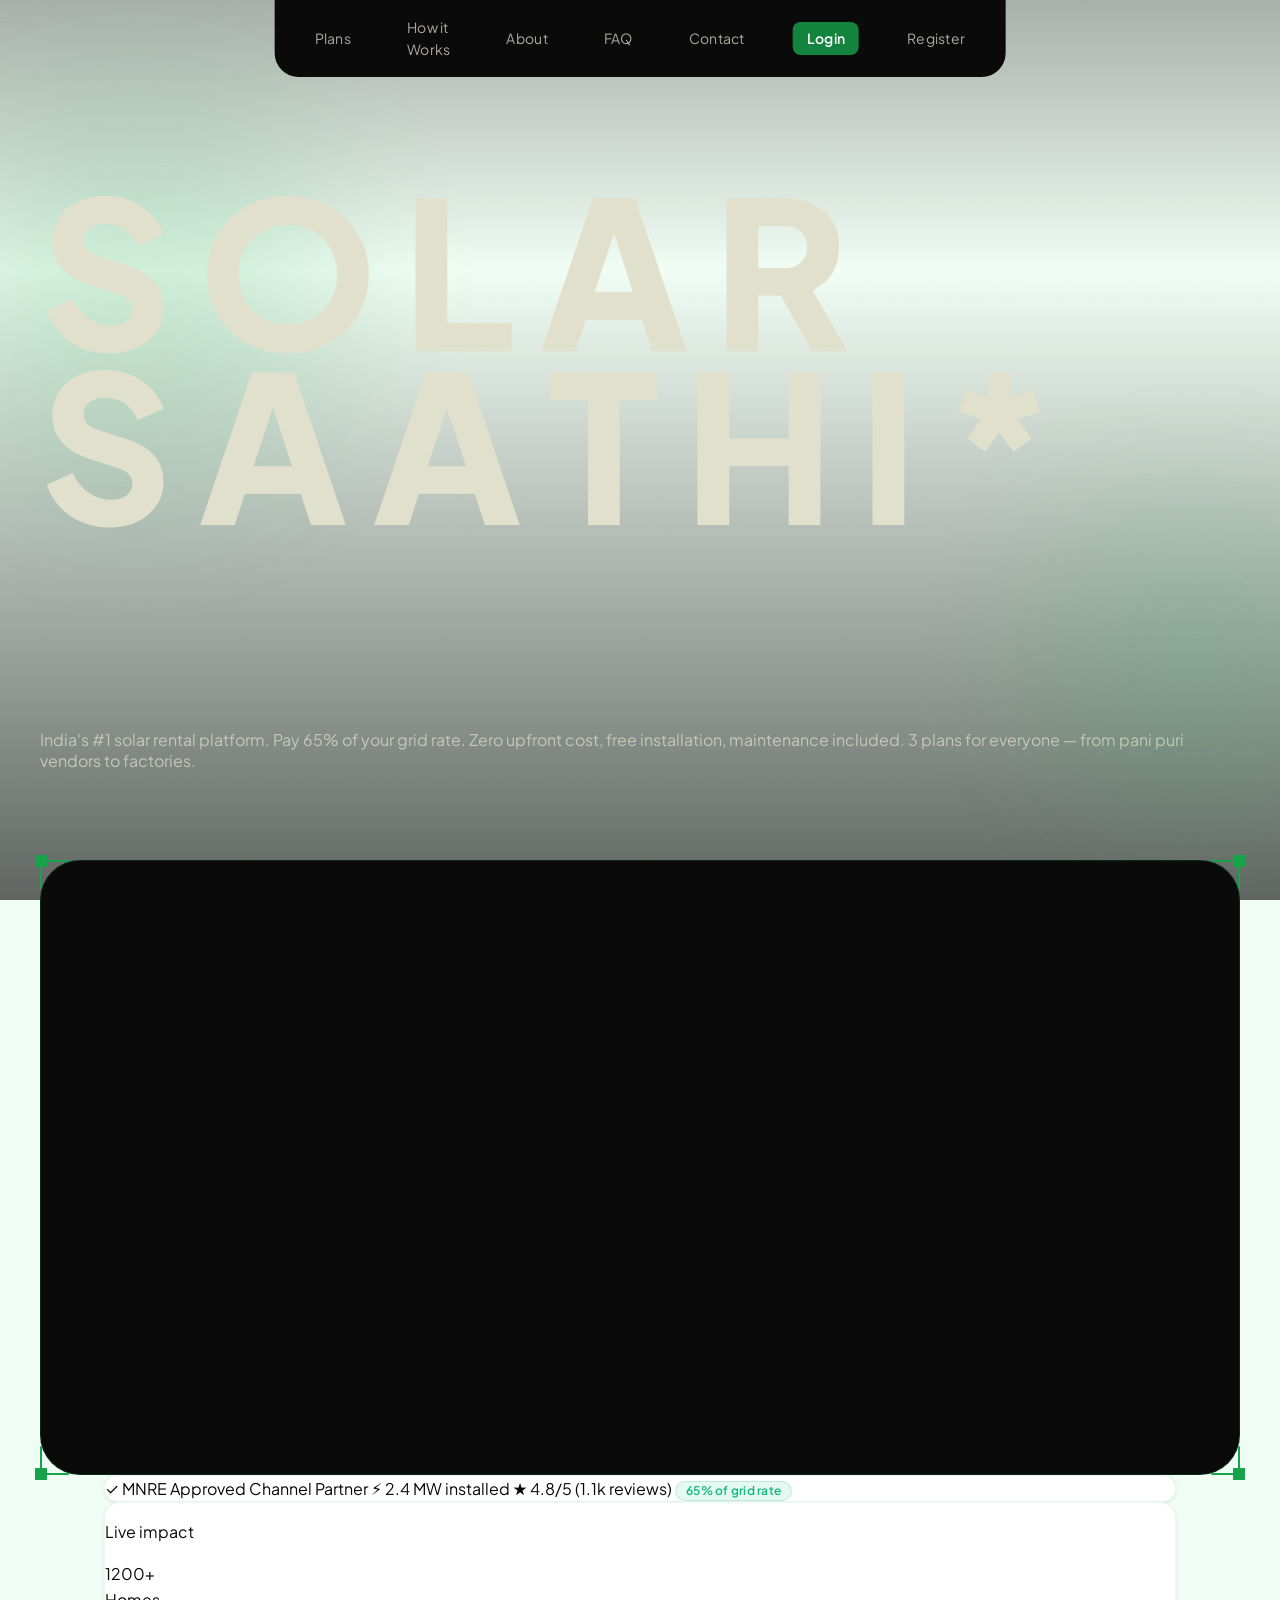
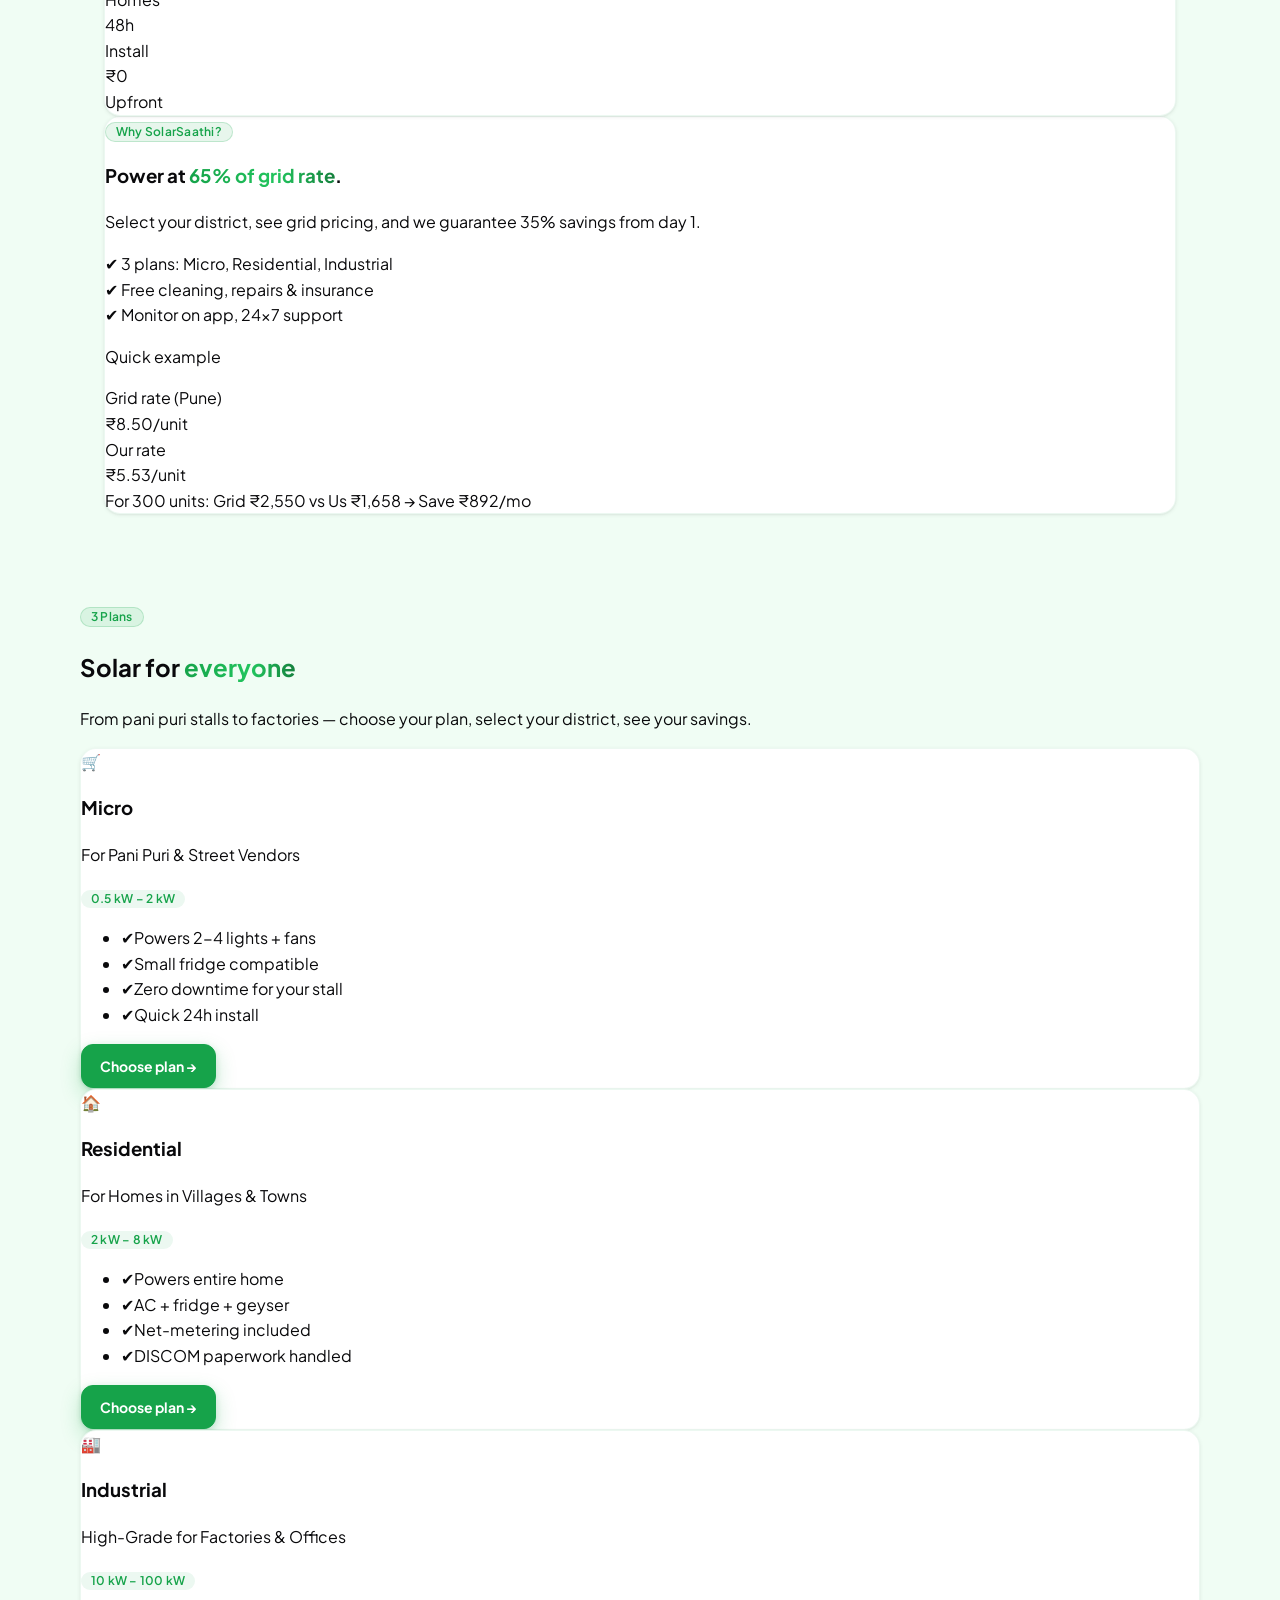
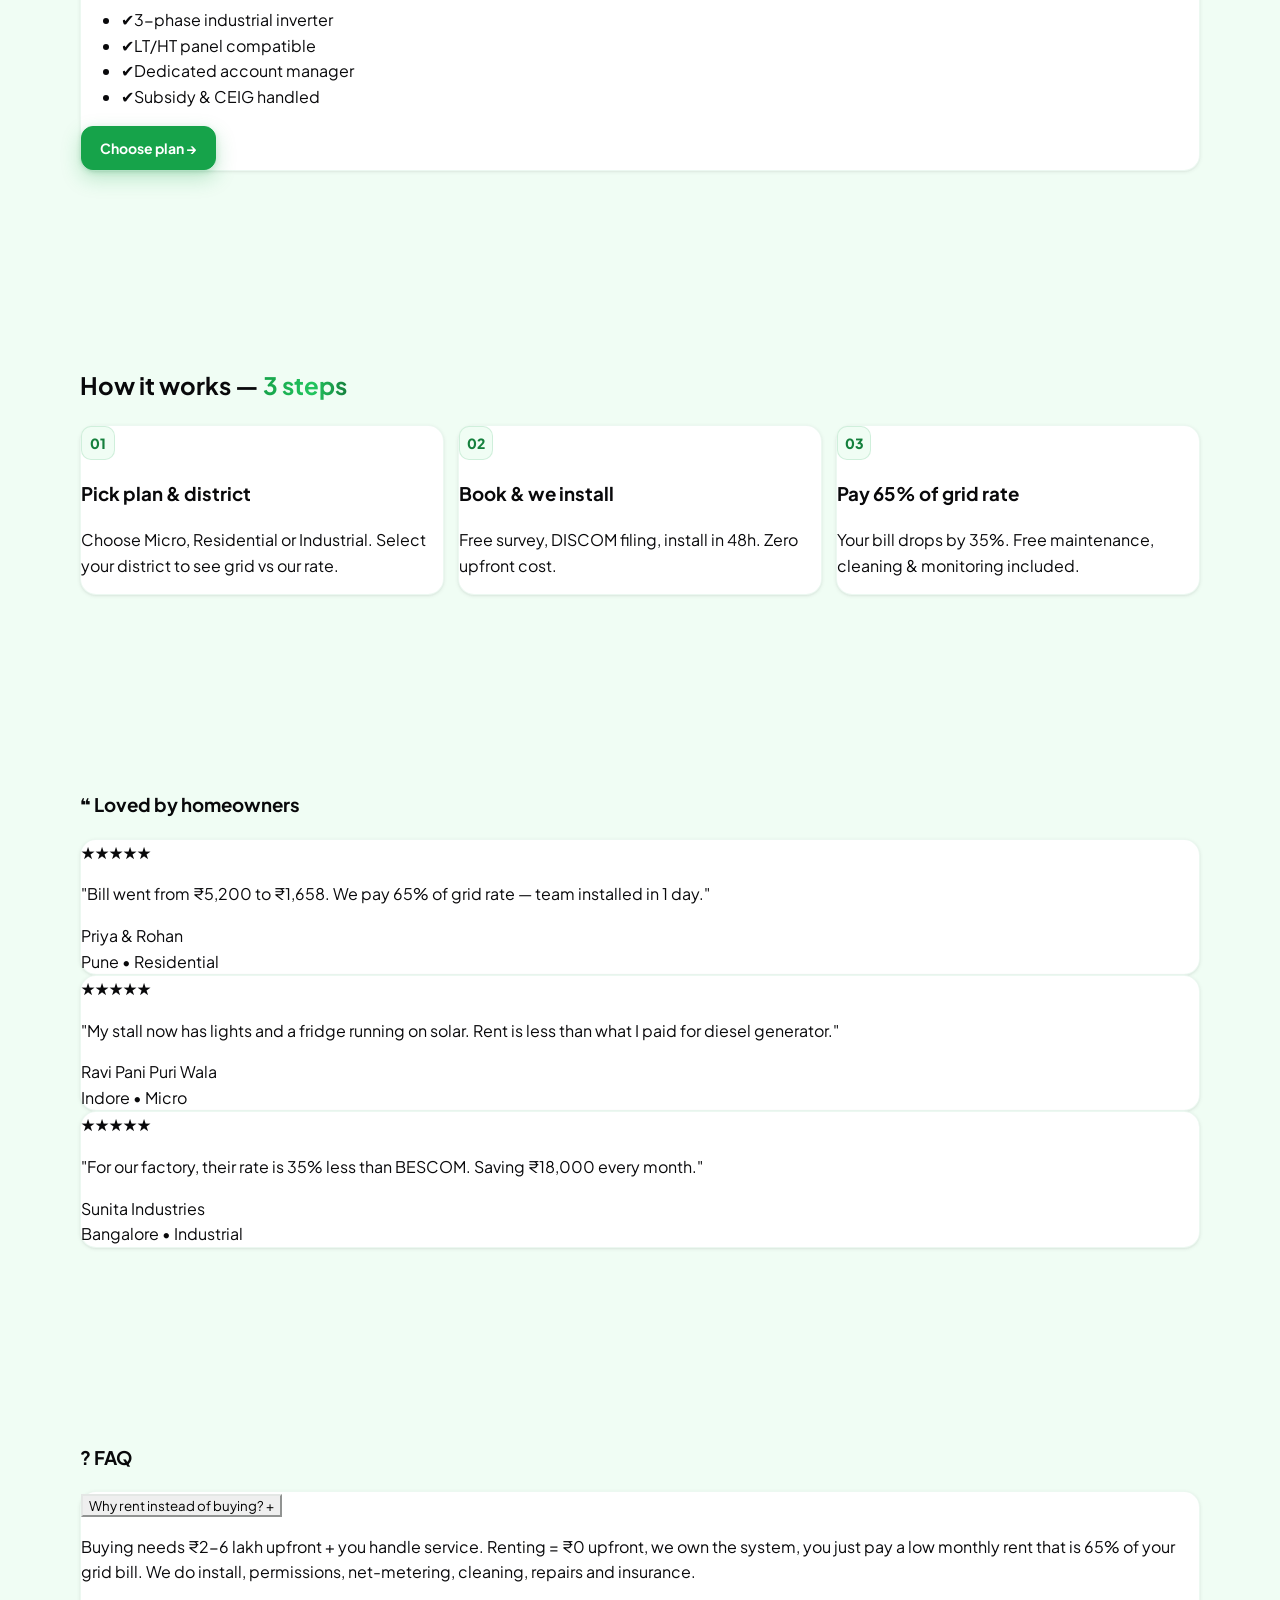
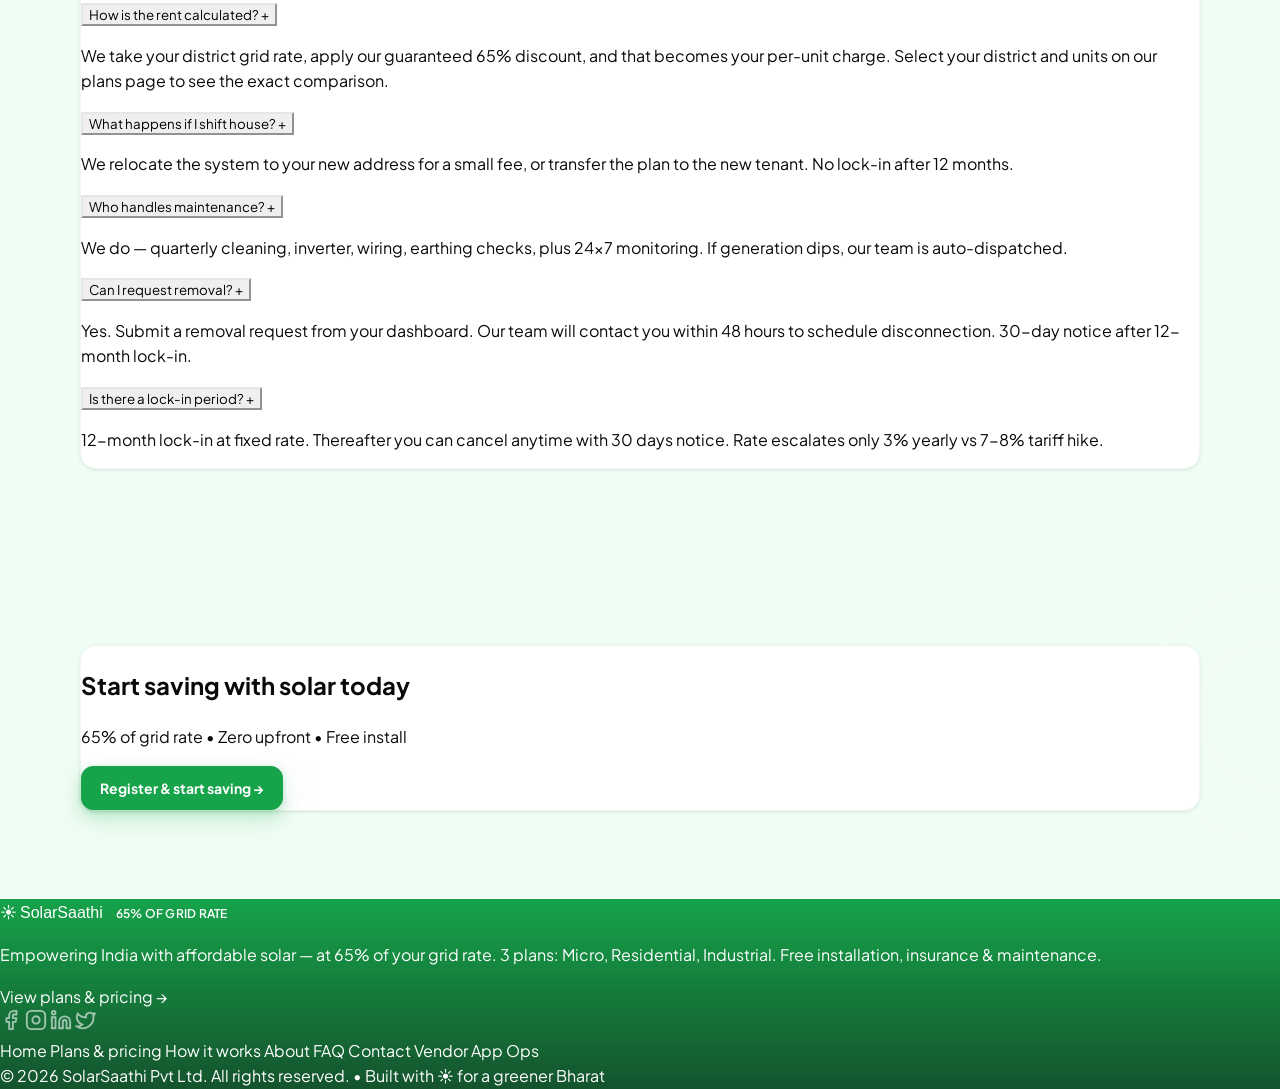
==== commit 7bdb73aa: "Add Vendor App panel + Operations Dashboard, remove old dashboard/iframe 🤖 Generated with Codebuff C" ====
--- a/index.html
+++ b/index.html
@@ -83,8 +83,8 @@
       <a href="#/faq" class="mobile-link flex items-center gap-3 p-3 rounded-xl hover:bg-green-50"> <span class="w-9 h-9 grid place-items-center rounded-lg bg-amber-500 text-white">?</span> FAQ</a>
       <a href="#/contact" class="mobile-link flex items-center gap-3 p-3 rounded-xl hover:bg-green-50"> <span class="w-9 h-9 grid place-items-center rounded-lg bg-teal-500 text-white">✉</span> Contact</a>
       <div class="border-t border-green-100 my-3"></div>
-      <a href="#/dashboard" class="mobile-link flex items-center gap-3 p-3 rounded-xl hover:bg-green-50"> <span class="w-9 h-9 grid place-items-center rounded-lg bg-emerald-600 text-white">◉</span> Dashboard</a>
-      <a href="#/admin" class="mobile-link flex items-center gap-3 p-3 rounded-xl hover:bg-green-50"> <span class="w-9 h-9 grid place-items-center rounded-lg bg-zinc-800 text-white">⚙</span> Admin</a>
+      <a href="#/vendorapp" class="mobile-link flex items-center gap-3 p-3 rounded-xl hover:bg-green-50"> <span class="w-9 h-9 grid place-items-center rounded-lg bg-emerald-600 text-white">◉</span> Vendor App</a>
+      <a href="#/admin" class="mobile-link flex items-center gap-3 p-3 rounded-xl hover:bg-green-50"> <span class="w-9 h-9 grid place-items-center rounded-lg bg-sky-600 text-white">⚙</span> Ops Dashboard</a>
       <div class="border-t border-green-100 my-3"></div>
       <a href="#/plans" class="block btn-primary btn-ripple w-full justify-center rounded-full">Choose your plan</a>
       <p class="text-xs text-zinc-500 text-center mt-3">65% of grid rate • Free install • Maintenance included</p>
@@ -235,7 +235,8 @@
         <a href="#/about" class="hover:text-white">About</a>
         <a href="#/faq" class="hover:text-white">FAQ</a>
         <a href="#/contact" class="hover:text-white">Contact</a>
-        <a href="#/dashboard" class="hover:text-white">Dashboard</a>
+        <a href="#/vendorapp" class="hover:text-white">Vendor App</a>
+        <a href="#/admin" class="hover:text-white">Ops</a>
       </div>
     </div>
     <div class="border-t border-white/20">
@@ -248,5 +249,7 @@
   </footer>
 
   <script src="app.js"></script>
+  <script src="vendor.js"></script>
+  <script src="ops.js"></script>
 </body>
 </html>
--- a/styles.css
+++ b/styles.css
@@ -468,6 +468,15 @@
   animation: slide-up 0.28s var(--ease-out-expo);
 }
 .toast-root { position: fixed; bottom: 20px; right: 20px; z-index: 70; display: flex; flex-direction: column; gap: 10px; pointer-events: none; }
+
+/* ——— Dashboard / Admin mini charts ——— */
+.chart-bars { display: flex; align-items: flex-end; gap: 6px; height: 96px; }
+.chart-pair { flex: 1; display: flex; flex-direction: column; align-items: center; gap: 4px; min-width: 0; }
+.chart-bars-stack { display: flex; align-items: flex-end; gap: 2px; height: 78px; width: 100%; justify-content: center; }
+.chart-bar { width: 9px; border-radius: 3px 3px 2px 2px; transition: height 0.5s var(--ease-out-expo, ease-out); }
+.bar-grid { background: linear-gradient(180deg, #fca5a5, #fecaca); }
+.bar-solar { background: linear-gradient(180deg, #10b981, #34d399); }
+.chart-label { font-size: 9px; color: #71717a; text-transform: uppercase; letter-spacing: 0.04em; }
 .toast {
   pointer-events: auto; display: flex; align-items: center; gap: 10px;
   padding: 12px 16px; border-radius: 12px; font-size: 14px; font-weight: 600;
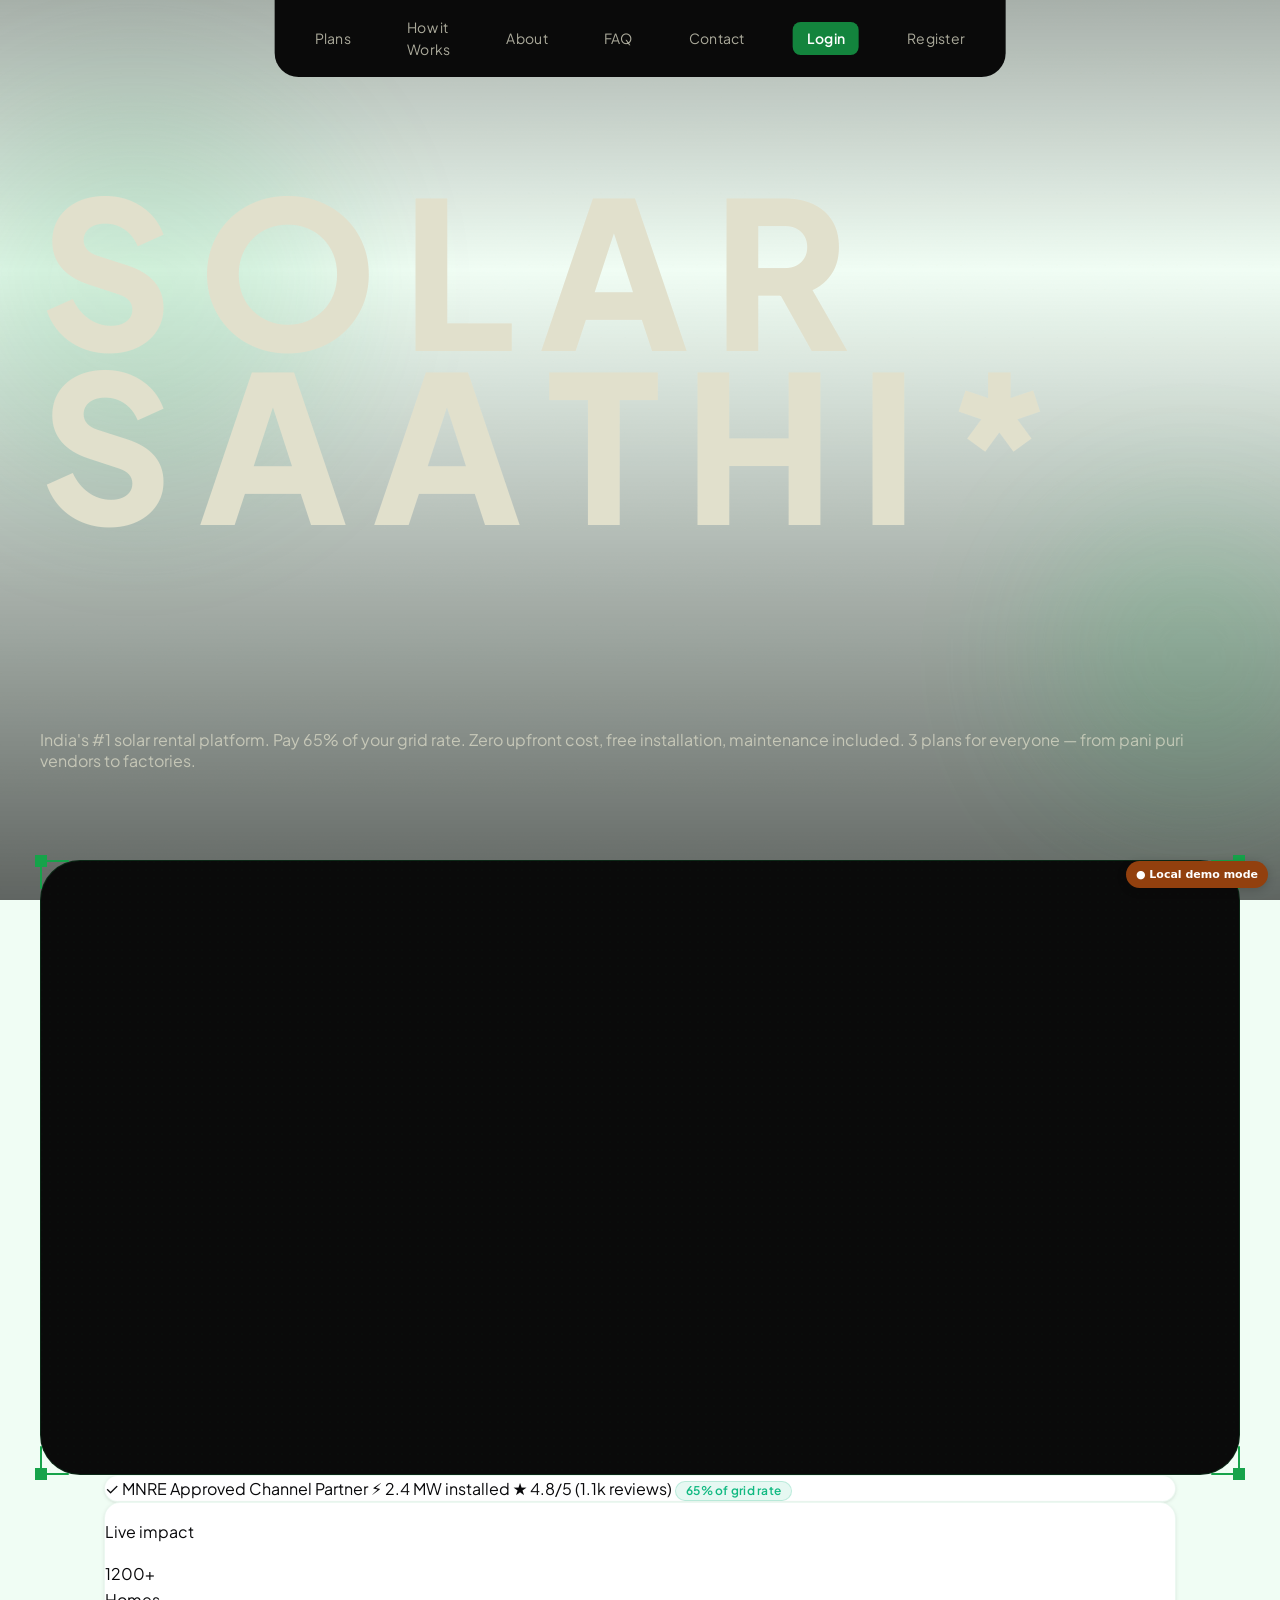
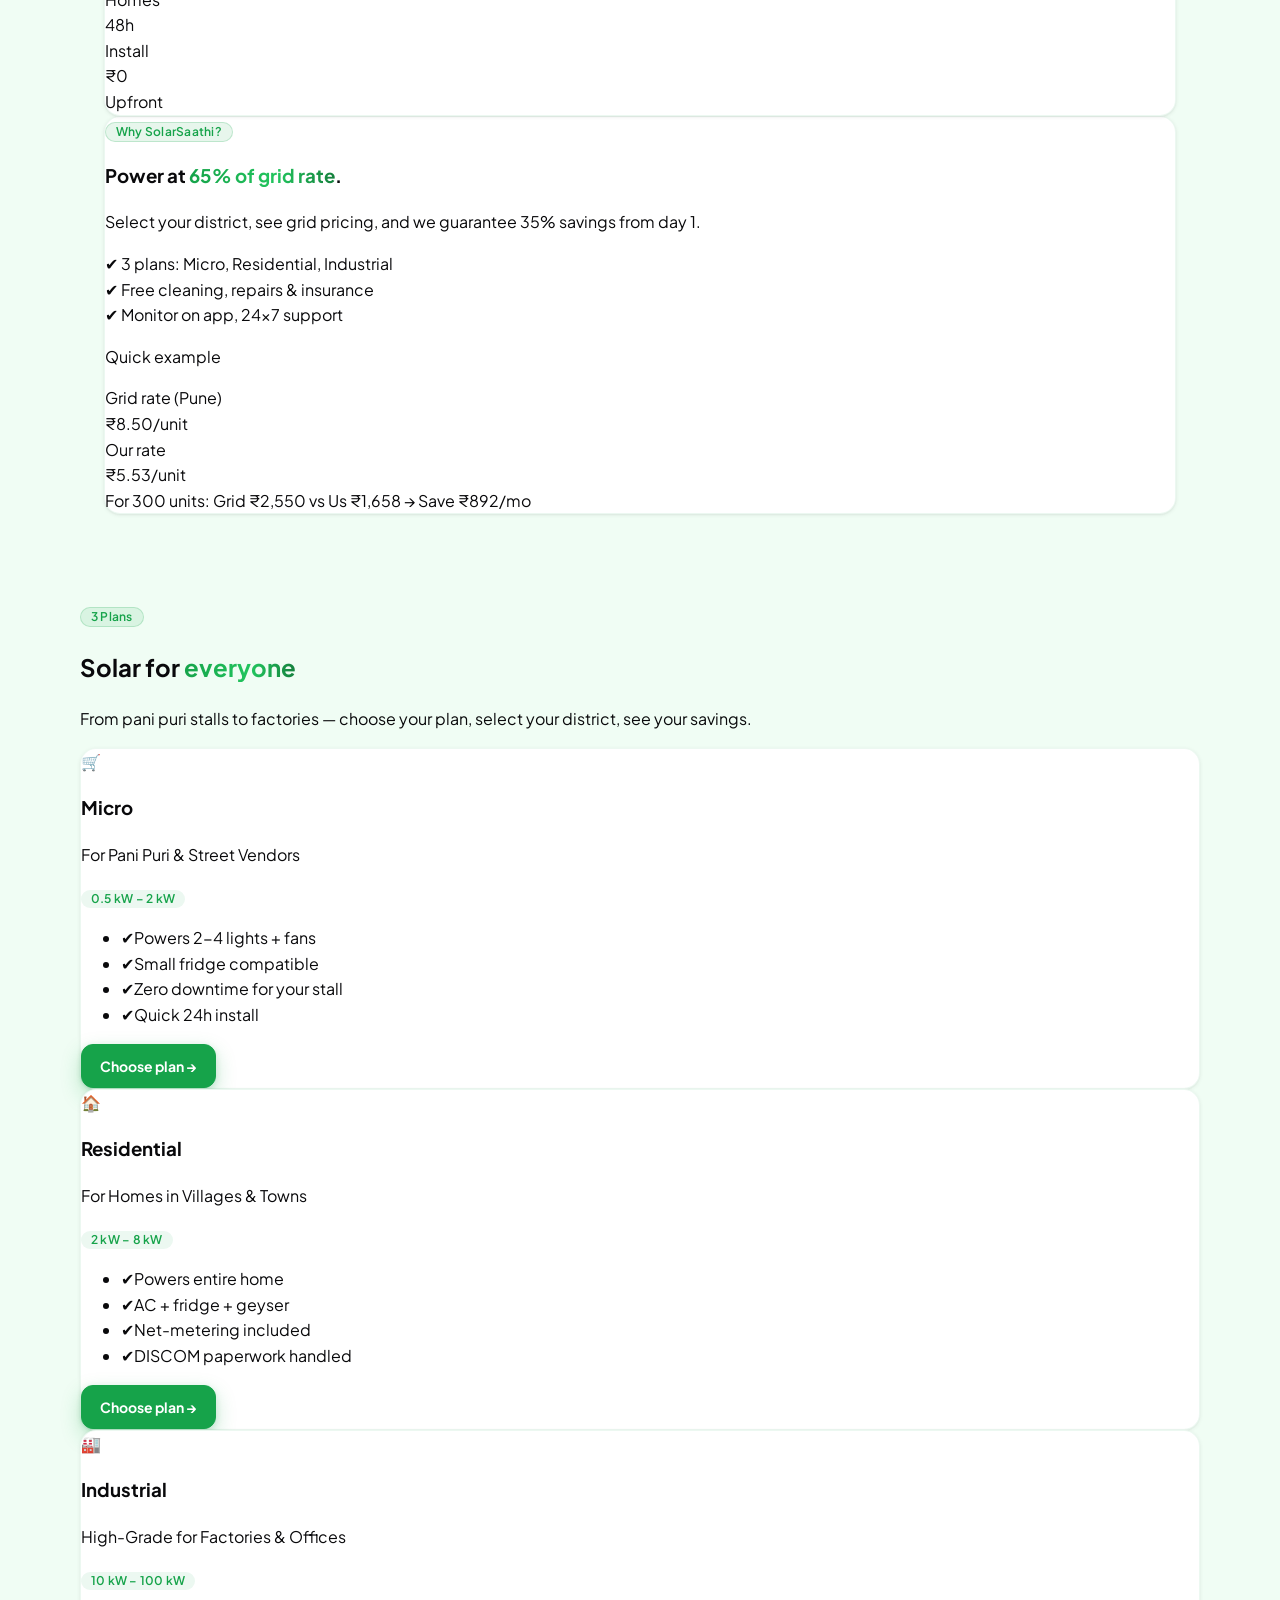
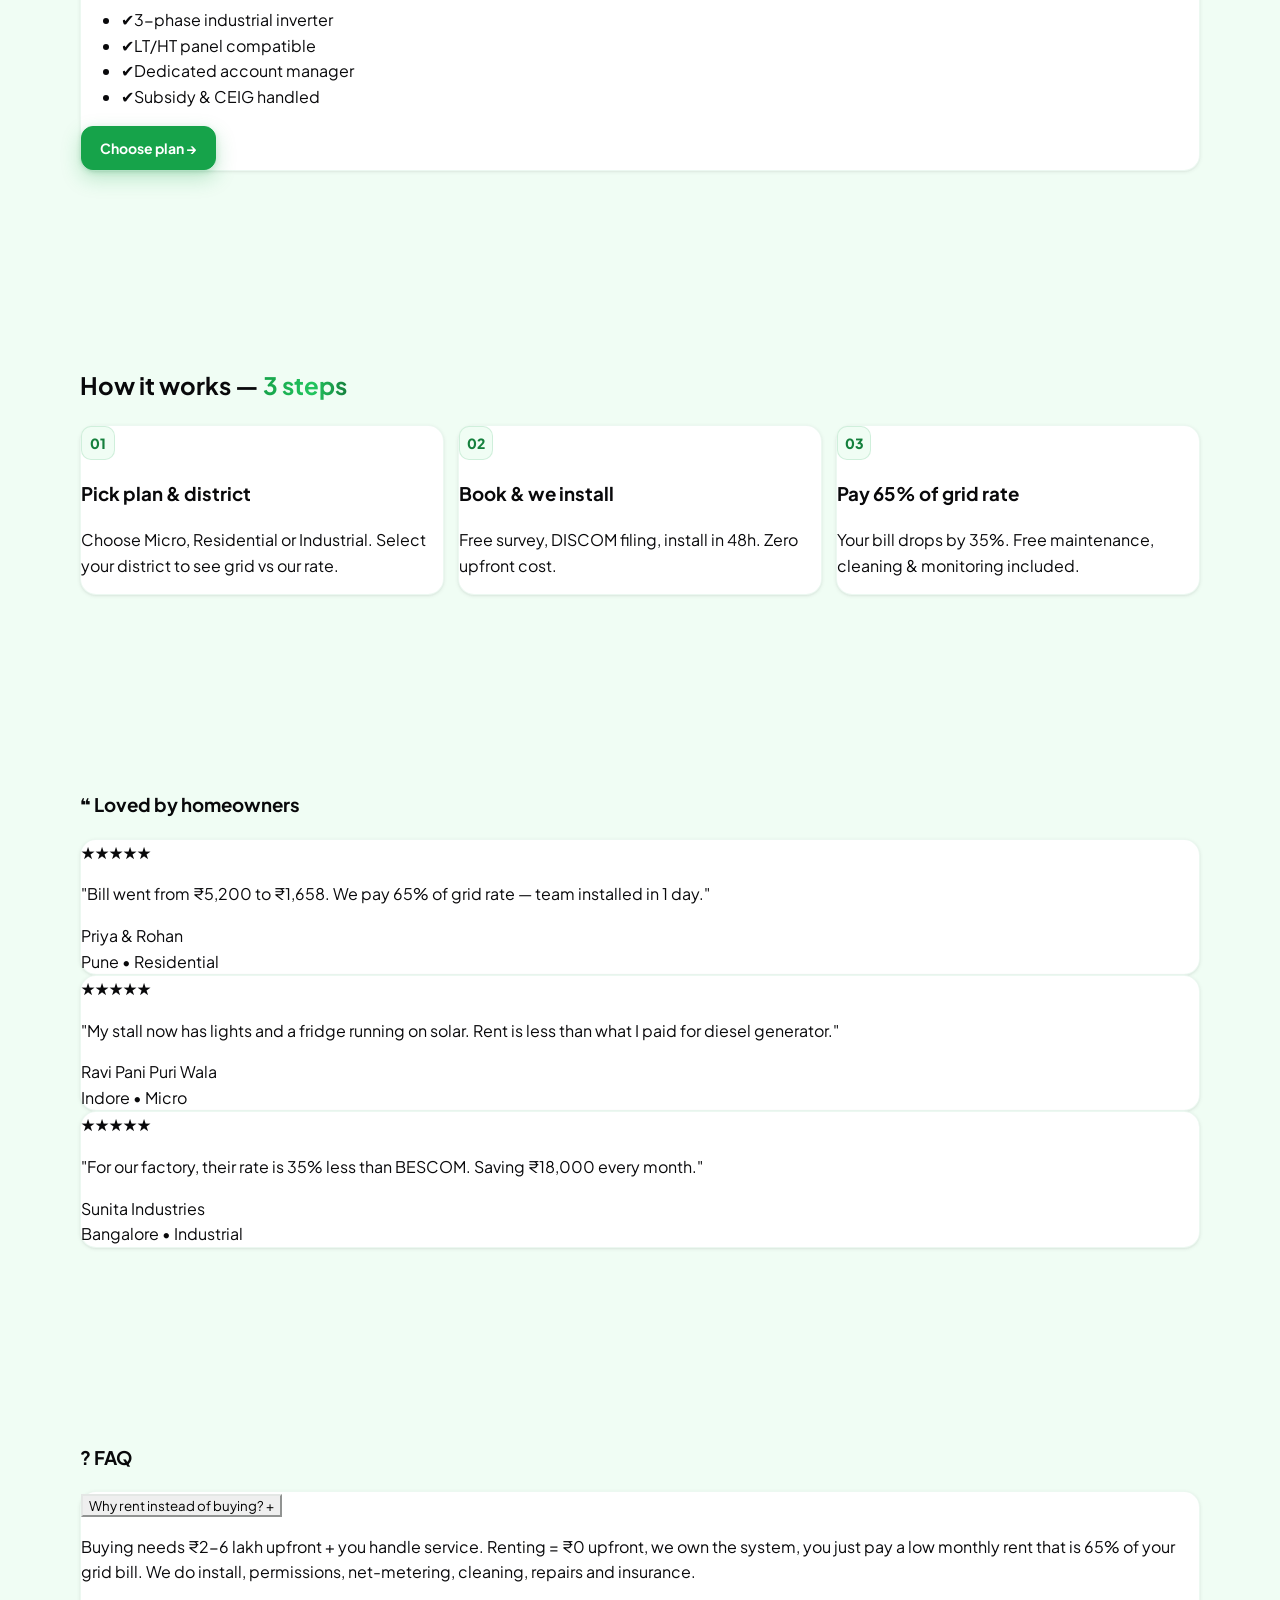
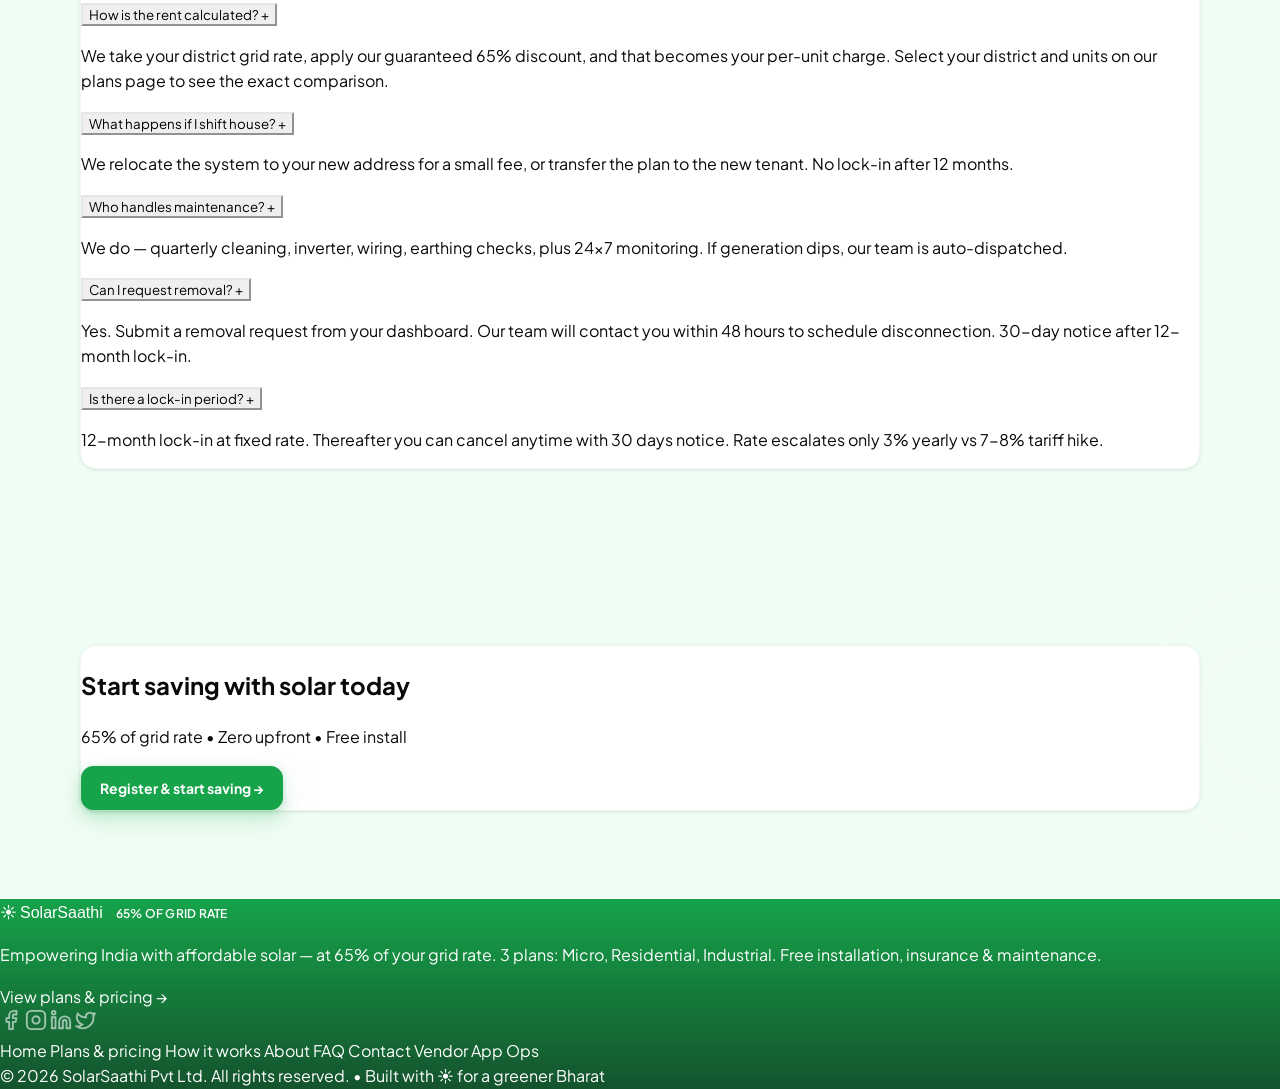
==== commit 465bd07e: "Split backend into sibling repo; add offline fallback and mode pill" ====
--- a/index.html
+++ b/index.html
@@ -84,7 +84,7 @@
       <a href="#/contact" class="mobile-link flex items-center gap-3 p-3 rounded-xl hover:bg-green-50"> <span class="w-9 h-9 grid place-items-center rounded-lg bg-teal-500 text-white">✉</span> Contact</a>
       <div class="border-t border-green-100 my-3"></div>
       <a href="#/vendorapp" class="mobile-link flex items-center gap-3 p-3 rounded-xl hover:bg-green-50"> <span class="w-9 h-9 grid place-items-center rounded-lg bg-emerald-600 text-white">◉</span> Vendor App</a>
-      <a href="#/admin" class="mobile-link flex items-center gap-3 p-3 rounded-xl hover:bg-green-50"> <span class="w-9 h-9 grid place-items-center rounded-lg bg-sky-600 text-white">⚙</span> Ops Dashboard</a>
+      <a href="#/ops" class="mobile-link flex items-center gap-3 p-3 rounded-xl hover:bg-green-50"> <span class="w-9 h-9 grid place-items-center rounded-lg bg-sky-600 text-white">⚙</span> Ops Dashboard</a>
       <div class="border-t border-green-100 my-3"></div>
       <a href="#/plans" class="block btn-primary btn-ripple w-full justify-center rounded-full">Choose your plan</a>
       <p class="text-xs text-zinc-500 text-center mt-3">65% of grid rate • Free install • Maintenance included</p>
@@ -236,7 +236,7 @@
         <a href="#/faq" class="hover:text-white">FAQ</a>
         <a href="#/contact" class="hover:text-white">Contact</a>
         <a href="#/vendorapp" class="hover:text-white">Vendor App</a>
-        <a href="#/admin" class="hover:text-white">Ops</a>
+        <a href="#/ops" class="hover:text-white">Ops</a>
       </div>
     </div>
     <div class="border-t border-white/20">
@@ -248,6 +248,7 @@
     </div>
   </footer>
 
+  <script src="api-client.js"></script>
   <script src="app.js"></script>
   <script src="vendor.js"></script>
   <script src="ops.js"></script>
